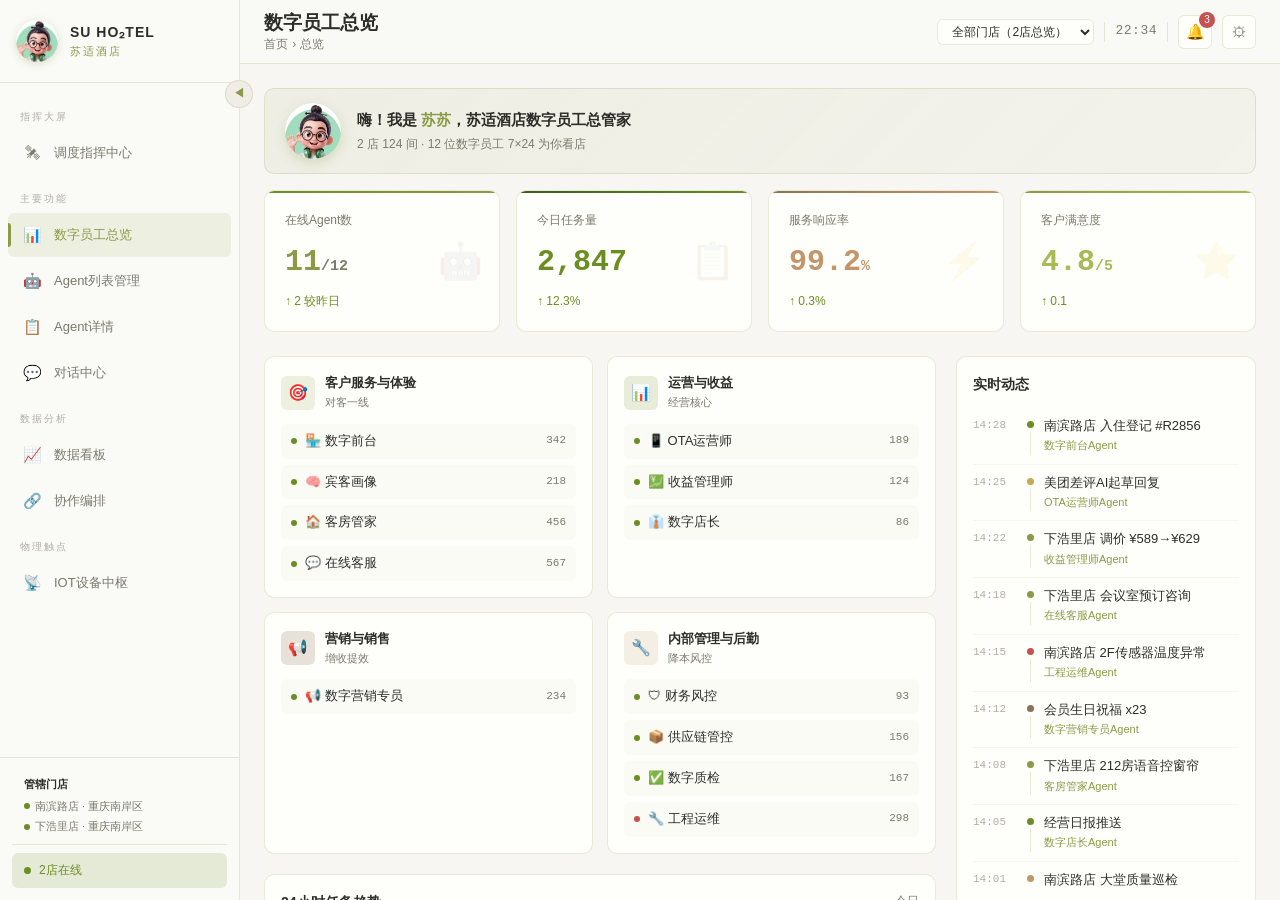
==== index.html @ d1b87f7d "项目改名 + 新增 API 接入手册 - 项目名：「苏适酒店 SU HO₂TEL - 数字员工Agent管理平台」→「苏适酒店agent数字员工」 - 新文档 API接入手册.md（387 行），按 " ====
<!DOCTYPE html>
<html lang="zh-CN">
<head>
<meta charset="UTF-8">
<meta name="viewport" content="width=device-width, initial-scale=1.0">
<title>苏适酒店agent数字员工 [内部展示]</title>
<style>
:root{--bg-primary:#F7F6F2;--bg-secondary:#EFEDE6;--bg-card:rgba(255,255,252,0.85);--bg-sidebar:#FAFAF7;--bg-hover:rgba(139,154,70,0.08);--color-primary:#8B9A46;--color-primary-light:#A8B956;--color-primary-dim:rgba(139,154,70,0.3);--color-green:#6B8E23;--color-green-dim:rgba(107,142,35,0.15);--color-red:#C75050;--color-red-dim:rgba(199,80,80,0.15);--color-yellow:#C8A951;--color-yellow-dim:rgba(200,169,81,0.15);--color-brown:#8B7355;--color-warm:#C4956A;--color-text:#2D2D2A;--color-text-secondary:#7A7A6E;--color-text-dim:#B0AFA6;--color-border:rgba(139,154,70,0.2);--color-border-hover:rgba(139,154,70,0.45);--gradient-brand:linear-gradient(135deg,#6B8E23,#8B9A46);--gradient-warm:linear-gradient(135deg,#8B7355,#C4956A);--gradient-nature:linear-gradient(135deg,#3D5A1E,#6B8E23);--gradient-olive:linear-gradient(135deg,#8B9A46,#A8B956);--sidebar-width:240px;--sidebar-collapsed:68px;--topbar-height:64px;--radius:10px;--radius-sm:6px;--shadow-glow:0 4px 20px rgba(139,154,70,0.1);--transition:all 0.3s cubic-bezier(0.4,0,0.2,1)}
*{margin:0;padding:0;box-sizing:border-box}html,body{height:100%;overflow:hidden}body{font-family:-apple-system,BlinkMacSystemFont,'Segoe UI','PingFang SC','Microsoft YaHei',sans-serif;background:var(--bg-primary);color:var(--color-text);line-height:1.6}::-webkit-scrollbar{width:5px}::-webkit-scrollbar-track{background:transparent}::-webkit-scrollbar-thumb{background:var(--color-primary-dim);border-radius:3px}
.watermark{position:fixed;inset:0;z-index:9999;pointer-events:none}.watermark::before,.watermark::after{content:'内部展示 · SU HO₂TEL · 内部展示 · SU HO₂TEL · 内部展示 · SU HO₂TEL';position:absolute;left:50%;transform:translate(-50%,-50%) rotate(-35deg);font-size:28px;font-weight:300;white-space:nowrap;letter-spacing:40px;width:300%;text-align:center}.watermark::before{top:50%;color:rgba(139,154,70,0.08)}.watermark::after{top:25%;color:rgba(139,154,70,0.06)}
.internal-banner{position:fixed;top:0;left:0;right:0;height:32px;background:linear-gradient(90deg,#8B9A46,#6B8E23,#8B9A46);display:flex;align-items:center;justify-content:center;gap:24px;font-size:12px;font-weight:500;color:#fff;z-index:10000;letter-spacing:2px}.internal-banner span{opacity:0.9}.internal-banner .sep{opacity:0.4}
@keyframes breathe{0%,100%{opacity:1;box-shadow:0 0 4px currentColor}50%{opacity:0.4;box-shadow:0 0 10px currentColor}}@keyframes pulse-ring{0%{transform:scale(0.85);opacity:1}100%{transform:scale(1.8);opacity:0}}@keyframes slide-in-right{from{transform:translateX(20px);opacity:0}to{transform:translateX(0);opacity:1}}@keyframes slide-in-up{from{transform:translateY(16px);opacity:0}to{transform:translateY(0);opacity:1}}@keyframes fade-in{from{opacity:0}to{opacity:1}}@keyframes flow-dash{to{stroke-dashoffset:-20}}@keyframes typing{0%,60%,100%{opacity:0.3}30%{opacity:1}}@keyframes counter-up{from{opacity:0;transform:translateY(8px)}to{opacity:1;transform:translateY(0)}}
.app-container{display:flex;height:100vh;overflow:hidden;padding-top:0}.sidebar{width:var(--sidebar-width);min-width:var(--sidebar-width);background:var(--bg-sidebar);border-right:1px solid var(--color-border);display:flex;flex-direction:column;transition:var(--transition);z-index:100;position:relative}.sidebar.collapsed{width:var(--sidebar-collapsed);min-width:var(--sidebar-collapsed)}.sidebar-header{padding:20px 16px;display:flex;align-items:center;gap:12px;border-bottom:1px solid var(--color-border);min-height:72px}.logo-avatar{width:42px;height:42px;border-radius:50%;overflow:hidden;flex-shrink:0;background:linear-gradient(135deg,rgba(139,154,70,0.2),rgba(107,142,35,0.12));box-shadow:0 2px 8px rgba(139,154,70,0.25);position:relative}.logo-avatar img{width:100%;height:100%;object-fit:cover;object-position:center 18%;display:block}.logo-o2{width:30px;height:30px;border-radius:50%;background:var(--color-primary);display:flex;align-items:center;justify-content:center;position:relative;flex-shrink:0}.logo-o2-inner{width:10px;height:10px;border-radius:50%;background:var(--bg-sidebar)}.logo-o2::after{content:'₂';position:absolute;bottom:-4px;right:-6px;font-size:12px;color:var(--color-primary);font-weight:600}.sidebar-title{font-size:14px;font-weight:600;white-space:nowrap;overflow:hidden;color:var(--color-text);letter-spacing:1px}.sidebar-subtitle{font-size:11px;color:var(--color-primary);white-space:nowrap;letter-spacing:2px;font-weight:500}.sidebar.collapsed .sidebar-title,.sidebar.collapsed .sidebar-subtitle{display:none}.sidebar-toggle{position:absolute;right:-14px;top:80px;width:28px;height:28px;background:var(--bg-secondary);border:1px solid var(--color-border);border-radius:50%;display:flex;align-items:center;justify-content:center;cursor:pointer;color:var(--color-primary);font-size:12px;z-index:10;transition:var(--transition)}.sidebar-toggle:hover{background:var(--color-primary);color:var(--bg-primary)}.sidebar.collapsed .sidebar-toggle{transform:rotate(180deg)}.sidebar-nav{flex:1;padding:12px 8px;overflow-y:auto}.nav-section-label{font-size:10px;color:var(--color-text-dim);padding:14px 12px 6px;letter-spacing:2px;white-space:nowrap}.sidebar.collapsed .nav-section-label{text-align:center;font-size:0;padding:8px}.sidebar.collapsed .nav-section-label::after{content:'···';font-size:10px;color:var(--color-text-dim)}.nav-item{display:flex;align-items:center;gap:12px;padding:10px 14px;border-radius:var(--radius-sm);cursor:pointer;transition:var(--transition);color:var(--color-text-secondary);white-space:nowrap;position:relative;margin-bottom:2px;font-size:13px}.nav-item:hover{background:var(--bg-hover);color:var(--color-text)}.nav-item.active{background:rgba(139,154,70,0.12);color:var(--color-primary)}.nav-item.active::before{content:'';position:absolute;left:0;top:50%;transform:translateY(-50%);width:3px;height:55%;background:var(--color-primary);border-radius:0 3px 3px 0}.nav-item-icon{width:20px;text-align:center;font-size:15px;flex-shrink:0}.nav-item-text{font-size:13px;font-weight:500}.sidebar.collapsed .nav-item{justify-content:center;padding:12px}.sidebar.collapsed .nav-item-text{display:none}.sidebar.collapsed .nav-item.active::before{display:none}.sidebar-footer{padding:12px;border-top:1px solid var(--color-border)}.sidebar-status{display:flex;align-items:center;gap:8px;padding:8px 12px;background:var(--color-green-dim);border-radius:var(--radius-sm);font-size:12px;color:var(--color-green)}.sidebar.collapsed .sidebar-status span:not(.status-dot){display:none}.status-dot{width:7px;height:7px;border-radius:50%;background:var(--color-green);animation:breathe 2.5s ease-in-out infinite;flex-shrink:0}
.main-content{flex:1;display:flex;flex-direction:column;overflow:hidden;min-width:0}.topbar{height:var(--topbar-height);min-height:var(--topbar-height);background:rgba(250,250,247,0.85);backdrop-filter:blur(16px);border-bottom:1px solid var(--color-border);display:flex;align-items:center;justify-content:space-between;padding:0 24px;z-index:50}.topbar-left{display:flex;align-items:center;gap:12px;min-width:0}.topbar-titles{display:flex;flex-direction:column;gap:2px;justify-content:center;line-height:1.25;min-width:0}.topbar-title{font-size:19px;font-weight:700;letter-spacing:0;color:var(--color-text);white-space:nowrap;overflow:hidden;text-overflow:ellipsis}.topbar-breadcrumb{font-size:12px;color:var(--color-text-secondary);letter-spacing:0.3px}.topbar-right{display:flex;align-items:center;gap:10px}.topbar-divider{width:1px;height:20px;background:var(--color-border);flex-shrink:0}.topbar-time{font-size:13px;color:var(--color-text-secondary);font-family:'Courier New',monospace;letter-spacing:0.5px;cursor:default}.topbar-btn{width:34px;height:34px;border-radius:var(--radius-sm);background:var(--bg-card);border:1px solid var(--color-border);display:flex;align-items:center;justify-content:center;cursor:pointer;transition:var(--transition);color:var(--color-text-secondary);font-size:15px;position:relative}.topbar-btn:hover{border-color:var(--color-primary);color:var(--color-primary)}.topbar-btn .badge{position:absolute;top:-4px;right:-4px;width:16px;height:16px;background:var(--color-red);border-radius:50%;font-size:10px;display:flex;align-items:center;justify-content:center;color:#fff}.topbar-brand{display:none}
.view-container{flex:1;overflow-y:auto;overflow-x:hidden;padding:24px}.view{display:none;animation:fade-in 0.3s ease}.view.active{display:block}
.badge-status{display:inline-flex;align-items:center;gap:6px;padding:3px 10px;border-radius:20px;font-size:11px;font-weight:500}.badge-status.running{background:var(--color-green-dim);color:var(--color-green)}.badge-status.idle{background:var(--color-yellow-dim);color:var(--color-yellow)}.badge-status.error{background:var(--color-red-dim);color:var(--color-red)}.badge-status .dot{width:6px;height:6px;border-radius:50%;background:currentColor}.badge-status.running .dot{animation:breathe 2.5s ease-in-out infinite}
.btn{padding:7px 15px;border-radius:var(--radius-sm);border:1px solid var(--color-border);background:transparent;color:var(--color-text);font-size:13px;cursor:pointer;transition:var(--transition);display:inline-flex;align-items:center;gap:6px;font-family:inherit}.btn:hover{border-color:var(--color-primary);color:var(--color-primary)}.btn-primary{background:linear-gradient(135deg,rgba(139,154,70,0.2),rgba(107,142,35,0.15));border-color:var(--color-primary);color:var(--color-primary)}.btn-success{border-color:var(--color-green);color:var(--color-green)}.btn-danger{border-color:var(--color-red);color:var(--color-red)}.btn-sm{padding:4px 10px;font-size:12px}.tag{display:inline-block;padding:2px 8px;border-radius:4px;font-size:11px;background:var(--color-primary-dim);color:var(--color-primary)}.progress-bar{height:5px;background:rgba(139,154,70,0.06);border-radius:3px;overflow:hidden}.progress-bar-fill{height:100%;border-radius:3px;background:var(--gradient-brand);transition:width 0.6s ease}.section-title{font-size:17px;font-weight:600;margin-bottom:20px;letter-spacing:0.5px}
.kpi-grid{display:grid;grid-template-columns:repeat(4,1fr);gap:16px;margin-bottom:24px}.welcome-banner{display:flex;align-items:center;gap:16px;padding:14px 20px;background:linear-gradient(135deg,rgba(139,154,70,0.08),rgba(107,142,35,0.03));border:1px solid var(--color-border);border-radius:var(--radius);margin-bottom:16px}.welcome-avatar{width:56px;height:56px;border-radius:50%;overflow:hidden;flex-shrink:0;background:linear-gradient(135deg,rgba(139,154,70,0.3),rgba(107,142,35,0.15));box-shadow:0 4px 12px rgba(139,154,70,0.25)}.welcome-avatar img{width:100%;height:100%;object-fit:cover;object-position:center 18%;display:block}.welcome-title{font-size:15px;font-weight:600;color:var(--color-text);margin-bottom:3px}.welcome-title strong{color:var(--color-primary)}.welcome-sub{font-size:12px;color:var(--color-text-secondary)}.kpi-card{background:var(--bg-card);backdrop-filter:blur(10px);border:1px solid var(--color-border);border-radius:var(--radius);padding:20px;position:relative;overflow:hidden;transition:var(--transition)}.kpi-card:hover{transform:translateY(-2px);box-shadow:var(--shadow-glow)}.kpi-card::before{content:'';position:absolute;top:0;left:0;right:0;height:2px}.kpi-card:nth-child(1)::before{background:var(--gradient-brand);color:#fff}.kpi-card:nth-child(2)::before{background:var(--gradient-nature)}.kpi-card:nth-child(3)::before{background:var(--gradient-warm)}.kpi-card:nth-child(4)::before{background:var(--gradient-olive)}.kpi-label{font-size:12px;color:var(--color-text-secondary);margin-bottom:8px}.kpi-value{font-size:30px;font-weight:700;font-family:'Courier New',monospace;animation:counter-up 0.5s ease-out}.kpi-card:nth-child(1) .kpi-value{color:var(--color-primary)}.kpi-card:nth-child(2) .kpi-value{color:var(--color-green)}.kpi-card:nth-child(3) .kpi-value{color:var(--color-warm)}.kpi-card:nth-child(4) .kpi-value{color:var(--color-primary-light)}.kpi-change{font-size:12px;margin-top:6px;color:var(--color-green)}.kpi-icon{position:absolute;right:16px;top:50%;transform:translateY(-50%);font-size:36px;opacity:0.08}
.dashboard-grid{display:grid;grid-template-columns:1fr 300px;gap:20px}.dashboard-left{display:flex;flex-direction:column;gap:20px}.category-grid{display:grid;grid-template-columns:repeat(2,1fr);gap:14px}.category-card{background:var(--bg-card);backdrop-filter:blur(10px);border:1px solid var(--color-border);border-radius:var(--radius);padding:16px;transition:var(--transition)}.category-card:hover{border-color:var(--color-border-hover)}.category-header{display:flex;align-items:center;gap:10px;margin-bottom:12px}.category-icon{width:34px;height:34px;border-radius:var(--radius-sm);display:flex;align-items:center;justify-content:center;font-size:16px}.cat-service .category-icon{background:rgba(139,154,70,0.15)}.cat-operation .category-icon{background:rgba(107,142,35,0.15)}.cat-marketing .category-icon{background:rgba(139,112,85,0.2)}.cat-internal .category-icon{background:rgba(196,149,106,0.15)}.category-name{font-size:13px;font-weight:600}.category-desc{font-size:11px;color:var(--color-text-secondary)}.agent-mini-list{display:flex;flex-direction:column;gap:6px}.agent-mini-item{display:flex;align-items:center;justify-content:space-between;padding:7px 10px;background:rgba(139,154,70,0.03);border-radius:var(--radius-sm);cursor:pointer;transition:var(--transition)}.agent-mini-item:hover{background:var(--bg-hover)}.agent-mini-left{display:flex;align-items:center;gap:8px;font-size:13px}.agent-mini-dot{width:6px;height:6px;border-radius:50%}.agent-mini-dot.online{background:var(--color-green);animation:breathe 2.5s ease-in-out infinite}.agent-mini-dot.idle{background:var(--color-yellow)}.agent-mini-dot.offline{background:var(--color-red)}.agent-mini-tasks{font-size:11px;color:var(--color-text-secondary);font-family:'Courier New',monospace}
.activity-feed{background:var(--bg-card);backdrop-filter:blur(10px);border:1px solid var(--color-border);border-radius:var(--radius);padding:16px}.activity-list{display:flex;flex-direction:column;max-height:480px;overflow-y:auto}.activity-item{display:flex;gap:10px;padding:9px 0;border-bottom:1px solid rgba(139,154,70,0.08)}.activity-time{font-size:11px;color:var(--color-text-dim);white-space:nowrap;min-width:44px;font-family:'Courier New',monospace}.activity-dot-line{display:flex;flex-direction:column;align-items:center;padding-top:4px}.activity-dot{width:7px;height:7px;border-radius:50%;flex-shrink:0}.activity-line{width:1px;flex:1;background:var(--color-border);margin-top:4px}.activity-title{font-size:13px;line-height:1.4}.activity-agent{font-size:11px;color:var(--color-primary);margin-top:2px}
.trend-chart-container{background:var(--bg-card);backdrop-filter:blur(10px);border:1px solid var(--color-border);border-radius:var(--radius);padding:16px}.card-header{display:flex;align-items:center;justify-content:space-between;margin-bottom:16px}.card-title{font-size:14px;font-weight:600}.trend-chart{height:110px;display:flex;align-items:flex-end;gap:3px;padding-top:12px}.trend-bar{flex:1;border-radius:2px 2px 0 0;min-width:0;cursor:pointer;transition:height 0.6s ease;background:linear-gradient(to top,rgba(139,154,70,0.1),rgba(139,154,70,0.35));position:relative}.trend-bar:hover{background:linear-gradient(to top,rgba(139,154,70,0.2),rgba(139,154,70,0.55))}.trend-bar::after{content:attr(data-value);position:absolute;top:-16px;left:50%;transform:translateX(-50%);font-size:10px;color:var(--color-text-secondary);opacity:0;transition:opacity 0.2s;white-space:nowrap}.trend-bar:hover::after{opacity:1}.trend-labels{display:flex;justify-content:space-between;margin-top:6px;font-size:10px;color:var(--color-text-dim)}
.list-toolbar{display:flex;align-items:center;justify-content:space-between;margin-bottom:20px;flex-wrap:wrap;gap:12px}.filter-group{display:flex;align-items:center;gap:6px;flex-wrap:wrap}.filter-btn{padding:5px 13px;border-radius:20px;border:1px solid var(--color-border);background:transparent;color:var(--color-text-secondary);font-size:12px;cursor:pointer;transition:var(--transition);font-family:inherit}.filter-btn:hover{border-color:var(--color-primary);color:var(--color-primary)}.filter-btn.active{background:rgba(139,154,70,0.15);border-color:var(--color-primary);color:var(--color-primary)}.search-box{display:flex;align-items:center;gap:8px;padding:5px 12px;border:1px solid var(--color-border);border-radius:var(--radius-sm);background:var(--bg-card)}.search-box input{background:none;border:none;color:var(--color-text);font-size:13px;outline:none;width:160px;font-family:inherit}.search-box input::placeholder{color:var(--color-text-dim)}.view-toggle{display:flex;border:1px solid var(--color-border);border-radius:var(--radius-sm);overflow:hidden}.view-toggle-btn{padding:5px 11px;background:transparent;border:none;color:var(--color-text-secondary);cursor:pointer;font-size:13px;transition:var(--transition)}.view-toggle-btn.active{background:rgba(139,154,70,0.15);color:var(--color-primary)}
.agent-grid{display:grid;grid-template-columns:repeat(auto-fill,minmax(300px,1fr));gap:14px}.agent-card{background:var(--bg-card);backdrop-filter:blur(10px);border:1px solid var(--color-border);border-radius:var(--radius);padding:20px;cursor:pointer;transition:var(--transition);position:relative;overflow:hidden}.agent-card:hover{transform:translateY(-3px);border-color:var(--color-border-hover);box-shadow:var(--shadow-glow)}.agent-card-top{display:flex;align-items:flex-start;margin-bottom:12px}.agent-avatar{width:42px;height:42px;border-radius:var(--radius-sm);display:flex;align-items:center;justify-content:center;font-size:20px;position:relative}.agent-avatar::after{content:'';position:absolute;bottom:-2px;right:-2px;width:11px;height:11px;border-radius:50%;border:2px solid var(--bg-card)}.agent-avatar.online::after{background:var(--color-green)}.agent-avatar.idle::after{background:var(--color-yellow)}.agent-avatar.error::after{background:var(--color-red)}.agent-card-name{font-size:14px;font-weight:600;margin-bottom:3px}.agent-card-desc{font-size:12px;color:var(--color-text-secondary);margin-bottom:10px;line-height:1.5;display:-webkit-box;-webkit-line-clamp:2;-webkit-box-orient:vertical;overflow:hidden}.agent-card-tags{display:flex;flex-wrap:wrap;gap:5px;margin-bottom:12px}.agent-card-tags .tag{font-size:10px;padding:2px 6px}.agent-card-metrics{display:grid;grid-template-columns:repeat(3,1fr);gap:8px;padding-top:12px;border-top:1px solid rgba(139,154,70,0.08)}.metric-item{text-align:center}.metric-value{font-size:15px;font-weight:700;font-family:'Courier New',monospace}.metric-label{font-size:10px;color:var(--color-text-secondary);margin-top:2px}.agent-card-actions{display:flex;gap:6px;margin-top:12px;padding-top:12px;border-top:1px solid rgba(255,255,255,0.04)}
.detail-layout{display:grid;grid-template-columns:260px 1fr 200px;gap:18px;min-height:calc(100vh - var(--topbar-height) - 80px)}.detail-sidebar{background:var(--bg-card);border:1px solid var(--color-border);border-radius:var(--radius);padding:24px;display:flex;flex-direction:column;align-items:center;text-align:center}.detail-avatar{width:72px;height:72px;border-radius:14px;display:flex;align-items:center;justify-content:center;font-size:36px;margin-bottom:14px;position:relative}.detail-avatar .pulse-ring{position:absolute;inset:-4px;border:2px solid var(--color-green);border-radius:16px;animation:pulse-ring 2.5s ease-out infinite}.detail-name{font-size:17px;font-weight:700;margin-bottom:4px}.detail-category{font-size:12px;color:var(--color-text-secondary);margin-bottom:14px}.detail-desc{font-size:13px;color:var(--color-text-secondary);line-height:1.6;margin-bottom:16px;text-align:left}.detail-tags{display:flex;flex-wrap:wrap;gap:5px;justify-content:center;margin-bottom:16px}.detail-stats{width:100%;display:flex;flex-direction:column;gap:10px;margin-top:auto}.detail-stat-item{display:flex;justify-content:space-between;padding:7px 0;border-bottom:1px solid rgba(139,154,70,0.08);font-size:13px}.detail-stat-label{color:var(--color-text-secondary)}.detail-stat-value{font-weight:600;font-family:'Courier New',monospace}
.detail-main{display:flex;flex-direction:column;gap:14px}.detail-tabs{display:flex;gap:3px;background:var(--bg-card);border:1px solid var(--color-border);border-radius:var(--radius);padding:3px}.detail-tab{padding:7px 14px;border-radius:var(--radius-sm);background:transparent;border:none;color:var(--color-text-secondary);cursor:pointer;transition:var(--transition);font-size:13px;font-family:inherit}.detail-tab:hover{color:var(--color-text)}.detail-tab.active{background:rgba(139,154,70,0.12);color:var(--color-primary)}.detail-tab-content{background:var(--bg-card);border:1px solid var(--color-border);border-radius:var(--radius);padding:20px;flex:1;overflow-y:auto}.tab-panel{display:none}.tab-panel.active{display:block;animation:fade-in 0.2s ease}.perf-grid{display:grid;grid-template-columns:repeat(2,1fr);gap:14px}.perf-card{padding:16px;background:rgba(139,154,70,0.03);border-radius:var(--radius-sm);border:1px solid rgba(139,154,70,0.1)}.perf-title{font-size:13px;color:var(--color-text-secondary);margin-bottom:10px}.perf-value{font-size:26px;font-weight:700;font-family:'Courier New',monospace}.perf-chart{height:55px;display:flex;align-items:flex-end;gap:3px}.perf-chart-bar{flex:1;border-radius:2px 2px 0 0;min-width:0}table{width:100%;border-collapse:collapse;font-size:13px}th{text-align:left;padding:9px 12px;border-bottom:1px solid var(--color-border);color:var(--color-text-secondary);font-weight:500;font-size:12px;white-space:nowrap}td{padding:9px 12px;border-bottom:1px solid rgba(139,154,70,0.08)}tr:hover td{background:rgba(255,255,255,0.015)}.log-terminal{background:#F5F4F0;border-radius:var(--radius-sm);padding:14px;font-family:'Courier New',monospace;font-size:12px;line-height:1.8;max-height:380px;overflow-y:auto;color:#555}.log-line{display:flex;gap:10px}.log-time{color:#999;white-space:nowrap}.log-level{font-weight:600;white-space:nowrap}.log-level.info{color:var(--color-primary)}.log-level.success{color:var(--color-green)}.log-level.warn{color:var(--color-yellow)}.log-level.error{color:var(--color-red)}
.config-form{display:flex;flex-direction:column;gap:14px}.form-group{display:flex;flex-direction:column;gap:5px}.form-label{font-size:13px;color:var(--color-text-secondary)}.form-input,.form-select,.form-textarea{padding:7px 11px;background:rgba(139,154,70,0.04);border:1px solid var(--color-border);border-radius:var(--radius-sm);color:var(--color-text);font-size:13px;font-family:inherit;outline:none;transition:var(--transition)}.form-input:focus,.form-textarea:focus{border-color:var(--color-primary)}.form-textarea{resize:vertical;min-height:70px}.form-select{cursor:pointer}.form-select option{background:var(--bg-secondary)}.form-row{display:grid;grid-template-columns:1fr 1fr;gap:14px}.form-toggle{display:flex;align-items:center;gap:10px;cursor:pointer}.toggle-track{width:34px;height:18px;border-radius:9px;background:rgba(139,154,70,0.12);position:relative;transition:var(--transition)}.toggle-track.active{background:var(--color-primary)}.toggle-thumb{width:14px;height:14px;border-radius:50%;background:white;position:absolute;top:2px;left:2px;transition:var(--transition)}.toggle-track.active .toggle-thumb{left:18px}.detail-right{display:flex;flex-direction:column;gap:12px}.action-card{background:var(--bg-card);border:1px solid var(--color-border);border-radius:var(--radius);padding:14px}
.chat-layout{display:grid;grid-template-columns:220px 1fr 260px;gap:0;height:calc(100vh - var(--topbar-height) - 80px);background:var(--bg-card);border:1px solid var(--color-border);border-radius:var(--radius);overflow:hidden}.chat-sidebar{border-right:1px solid var(--color-border);display:flex;flex-direction:column;overflow:hidden}.chat-sidebar-header{padding:14px 16px;border-bottom:1px solid var(--color-border);font-size:14px;font-weight:600}.chat-sidebar-search{padding:8px 10px;border-bottom:1px solid var(--color-border)}.chat-sidebar-search input{width:100%;padding:5px 9px;background:rgba(139,154,70,0.04);border:1px solid var(--color-border);border-radius:var(--radius-sm);color:var(--color-text);font-size:12px;outline:none;font-family:inherit}.chat-agent-list{flex:1;overflow-y:auto;padding:6px}.chat-agent-group-title{font-size:10px;color:var(--color-text-dim);padding:10px 8px 3px;letter-spacing:1px}.chat-agent-item{display:flex;align-items:center;gap:8px;padding:7px 8px;border-radius:var(--radius-sm);cursor:pointer;transition:var(--transition)}.chat-agent-item:hover{background:var(--bg-hover)}.chat-agent-item.active{background:rgba(139,154,70,0.12)}.chat-agent-icon{width:30px;height:30px;border-radius:var(--radius-sm);display:flex;align-items:center;justify-content:center;font-size:14px;flex-shrink:0}.chat-agent-name{font-size:12px;font-weight:500;white-space:nowrap;overflow:hidden;text-overflow:ellipsis}.chat-agent-status{font-size:10px;color:var(--color-text-secondary)}.chat-main{display:flex;flex-direction:column}.chat-header{padding:10px 18px;border-bottom:1px solid var(--color-border);display:flex;align-items:center;justify-content:space-between}.chat-header-info{display:flex;align-items:center;gap:10px}.chat-header-avatar{width:34px;height:34px;border-radius:var(--radius-sm);display:flex;align-items:center;justify-content:center;font-size:17px}.chat-messages{flex:1;padding:18px;overflow-y:auto;display:flex;flex-direction:column;gap:14px}.chat-msg{display:flex;gap:8px;max-width:75%;animation:slide-in-up 0.3s ease}.chat-msg.user{align-self:flex-end;flex-direction:row-reverse}.chat-msg-avatar{width:30px;height:30px;border-radius:50%;display:flex;align-items:center;justify-content:center;font-size:13px;flex-shrink:0}.chat-msg.agent .chat-msg-avatar{background:var(--bg-secondary);border:1px solid var(--color-border)}.chat-msg.user .chat-msg-avatar{background:var(--gradient-brand);color:#fff}.chat-msg-bubble{padding:9px 13px;border-radius:12px;font-size:13px;line-height:1.6}.chat-msg.agent .chat-msg-bubble{background:rgba(139,154,70,0.05);border:1px solid var(--color-border);border-bottom-left-radius:3px}.chat-msg.user .chat-msg-bubble{background:linear-gradient(135deg,rgba(139,154,70,0.2),rgba(107,142,35,0.15));border:1px solid var(--color-primary-dim);border-bottom-right-radius:3px}.chat-msg-time{font-size:10px;color:var(--color-text-dim);margin-top:3px}.chat-thinking{display:flex;align-items:center;gap:6px;padding:7px 13px;background:rgba(255,255,255,0.03);border-radius:12px;font-size:12px;color:var(--color-text-secondary);align-self:flex-start}.thinking-dots span{display:inline-block;width:4px;height:4px;border-radius:50%;background:var(--color-text-secondary);animation:typing 1.4s infinite}.thinking-dots span:nth-child(2){animation-delay:0.2s}.thinking-dots span:nth-child(3){animation-delay:0.4s}.chat-input-area{padding:10px 18px;border-top:1px solid var(--color-border)}.chat-input-box{display:flex;align-items:center;gap:8px;padding:7px 12px;background:rgba(255,255,255,0.03);border:1px solid var(--color-border);border-radius:var(--radius);transition:var(--transition)}.chat-input-box:focus-within{border-color:var(--color-primary)}.chat-input-box input{flex:1;background:none;border:none;color:var(--color-text);font-size:13px;outline:none;font-family:inherit}.chat-input-box input::placeholder{color:var(--color-text-dim)}.chat-send-btn{width:30px;height:30px;border-radius:50%;background:var(--color-primary);border:none;color:#fff;font-size:13px;cursor:pointer;transition:var(--transition);display:flex;align-items:center;justify-content:center}.chat-send-btn:hover{transform:scale(1.08)}.quick-commands{display:flex;gap:5px;margin-top:7px;flex-wrap:wrap}.quick-cmd{padding:3px 9px;border-radius:12px;border:1px solid var(--color-border);background:transparent;color:var(--color-text-secondary);font-size:11px;cursor:pointer;transition:var(--transition);font-family:inherit}.quick-cmd:hover{border-color:var(--color-primary);color:var(--color-primary)}.chat-right-panel{border-left:1px solid var(--color-border);display:flex;flex-direction:column;overflow-y:auto;padding:14px}.chat-right-section{margin-bottom:18px}.chat-right-title{font-size:11px;font-weight:600;color:var(--color-text-secondary);margin-bottom:8px;letter-spacing:1px}.ability-list{display:flex;flex-direction:column;gap:5px}.ability-item{padding:5px 9px;background:rgba(139,154,70,0.03);border-radius:var(--radius-sm);font-size:12px;display:flex;align-items:center;gap:6px}.context-data-card{padding:10px;background:rgba(255,255,255,0.02);border:1px solid rgba(139,154,70,0.1);border-radius:var(--radius-sm);margin-bottom:6px}.context-data-label{font-size:11px;color:var(--color-text-dim);margin-bottom:3px}.context-data-value{font-size:15px;font-weight:600;font-family:'Courier New',monospace}
.board-grid{display:grid;grid-template-columns:repeat(2,1fr);gap:18px}.board-section{background:var(--bg-card);border:1px solid var(--color-border);border-radius:var(--radius);padding:18px}.board-section-title{font-size:14px;font-weight:600;margin-bottom:14px;display:flex;align-items:center;gap:8px}.board-metrics{display:grid;grid-template-columns:repeat(2,1fr);gap:10px}.board-metric{padding:12px;background:rgba(139,154,70,0.03);border-radius:var(--radius-sm);border:1px solid rgba(139,154,70,0.1)}.board-metric-label{font-size:12px;color:var(--color-text-secondary);margin-bottom:5px}.board-metric-value{font-size:22px;font-weight:700;font-family:'Courier New',monospace}.board-metric-change{font-size:11px;margin-top:3px}.board-chart{height:75px;display:flex;align-items:flex-end;gap:3px;margin-top:10px}.board-chart-bar{flex:1;border-radius:2px 2px 0 0;min-width:0}.board-donut{width:110px;height:110px;border-radius:50%;position:relative;margin:14px auto}.board-donut-center{position:absolute;inset:18px;border-radius:50%;background:var(--bg-secondary);display:flex;align-items:center;justify-content:center;flex-direction:column}.board-donut-value{font-size:18px;font-weight:700;font-family:'Courier New',monospace}.board-donut-label{font-size:10px;color:var(--color-text-secondary)}.board-legend{display:flex;flex-wrap:wrap;gap:10px;justify-content:center;margin-top:10px}.board-legend-item{display:flex;align-items:center;gap:5px;font-size:12px}.board-legend-dot{width:7px;height:7px;border-radius:50%}.h-bar-group{display:flex;flex-direction:column;gap:9px}.h-bar-item{display:flex;align-items:center;gap:9px}.h-bar-label{font-size:12px;color:var(--color-text-secondary);width:65px;text-align:right;white-space:nowrap}.h-bar-track{flex:1;height:18px;background:rgba(139,154,70,0.05);border-radius:9px;overflow:hidden}.h-bar-fill{height:100%;border-radius:9px;transition:width 0.6s ease;display:flex;align-items:center;padding-left:8px;font-size:11px;font-weight:500;color:rgba(255,255,255,0.85)}
.orch-layout{display:grid;grid-template-columns:1fr 280px;gap:18px;height:calc(100vh - var(--topbar-height) - 80px)}.orch-main{display:flex;flex-direction:column;gap:14px;overflow:hidden}.workflow-templates{display:flex;gap:8px;overflow-x:auto;padding-bottom:3px}.workflow-template-card{padding:8px 14px;background:var(--bg-card);border:1px solid var(--color-border);border-radius:var(--radius-sm);cursor:pointer;transition:var(--transition);white-space:nowrap;flex-shrink:0;font-size:13px;display:flex;align-items:center;gap:6px}.workflow-template-card:hover{border-color:var(--color-primary)}.workflow-template-card.active{background:rgba(139,154,70,0.12);border-color:var(--color-primary);color:var(--color-primary)}.orch-canvas-container{flex:1;background:var(--bg-card);border:1px solid var(--color-border);border-radius:var(--radius);position:relative;overflow:hidden;min-height:280px}.orch-canvas-container::before{content:'';position:absolute;inset:0;background-image:radial-gradient(circle,rgba(139,154,70,0.04) 1px,transparent 1px);background-size:30px 30px;pointer-events:none}.orch-canvas{width:100%;height:100%;position:relative}.orch-canvas svg{position:absolute;inset:0;width:100%;height:100%;pointer-events:none}.orch-node{position:absolute;padding:10px 14px;background:var(--bg-secondary);border:1px solid var(--color-border);border-radius:var(--radius);display:flex;align-items:center;gap:9px;cursor:pointer;transition:var(--transition);z-index:2;min-width:130px}.orch-node:hover{transform:scale(1.04);border-color:var(--color-primary);box-shadow:var(--shadow-glow)}.orch-node.active-node{border-color:var(--color-green);box-shadow:0 0 18px rgba(107,142,35,0.2)}.orch-node-icon{width:30px;height:30px;border-radius:var(--radius-sm);display:flex;align-items:center;justify-content:center;font-size:15px}.orch-node-name{font-size:12px;font-weight:600;white-space:nowrap}.orch-node-status{font-size:10px;color:var(--color-text-secondary)}.orch-node-pulse{position:absolute;top:5px;right:5px;width:7px;height:7px;border-radius:50%}.orch-node-pulse.running{background:var(--color-green);animation:breathe 2.5s ease-in-out infinite}.orch-node-pulse.waiting{background:var(--color-yellow)}.orch-node-pulse.done{background:var(--color-text-dim)}.orch-workflows-list{background:var(--bg-card);border:1px solid var(--color-border);border-radius:var(--radius);padding:10px;max-height:170px;overflow-y:auto}.orch-wf-item{display:flex;align-items:center;gap:9px;padding:7px;border-radius:var(--radius-sm);cursor:pointer;transition:var(--transition);margin-bottom:3px}.orch-wf-item:hover{background:var(--bg-hover)}.orch-wf-item.active{background:rgba(139,154,70,0.08)}.orch-wf-status{width:7px;height:7px;border-radius:50%;flex-shrink:0}.orch-wf-name{font-size:13px;font-weight:500}.orch-wf-agents{font-size:11px;color:var(--color-text-secondary)}.orch-wf-progress{width:55px}.orch-right-panel{background:var(--bg-card);border:1px solid var(--color-border);border-radius:var(--radius);padding:18px;overflow-y:auto}.orch-detail-title{font-size:15px;font-weight:600;margin-bottom:14px}.orch-step-list{display:flex;flex-direction:column}.orch-step{display:flex;gap:10px;padding:8px 0}.orch-step-line{display:flex;flex-direction:column;align-items:center;width:22px}.orch-step-num{width:22px;height:22px;border-radius:50%;display:flex;align-items:center;justify-content:center;font-size:10px;font-weight:600;flex-shrink:0}.orch-step-num.completed{background:var(--color-green-dim);color:var(--color-green)}.orch-step-num.active{background:var(--color-primary-dim);color:var(--color-primary)}.orch-step-num.pending{background:rgba(139,154,70,0.06);color:var(--color-text-dim)}.orch-step-connector{width:2px;flex:1;margin:3px 0}.orch-step-connector.completed{background:var(--color-green-dim)}.orch-step-connector.active{background:var(--color-primary-dim)}.orch-step-connector.pending{background:rgba(255,255,255,0.05)}.orch-step-name{font-size:13px;font-weight:500}.orch-step-agent{font-size:11px;color:var(--color-text-secondary);margin-top:1px}.orch-step-time{font-size:11px;color:var(--color-text-dim);font-family:'Courier New',monospace}.orch-stats{display:grid;grid-template-columns:1fr 1fr;gap:8px;margin-top:14px;padding-top:14px;border-top:1px solid var(--color-border)}.orch-stat{text-align:center}.orch-stat-value{font-size:18px;font-weight:700;font-family:'Courier New',monospace}.orch-stat-label{font-size:11px;color:var(--color-text-secondary)}
/* ============ LIVE EVENTS PANEL ============ */
@keyframes live-slide-in{from{transform:translateY(-12px);opacity:0}to{transform:translateY(0);opacity:1}}
.live-status-bar{display:flex;align-items:center;gap:16px;padding:10px 14px;background:rgba(139,154,70,0.06);border:1px solid rgba(139,154,70,0.15);border-radius:var(--radius-sm);margin-bottom:12px;flex-wrap:wrap}.live-status-item{display:flex;align-items:center;gap:6px;font-size:12px;color:var(--color-text-secondary)}.live-status-item strong{color:var(--color-text);font-family:'Courier New',monospace}.live-model-badge{padding:2px 8px;background:linear-gradient(135deg,rgba(107,142,35,0.2),rgba(139,154,70,0.15));border:1px solid var(--color-primary-dim);border-radius:4px;font-size:11px;font-weight:600;color:var(--color-primary);letter-spacing:0.5px}.live-dot{width:7px;height:7px;border-radius:50%;flex-shrink:0}.live-dot.running{background:var(--color-green);animation:breathe 2.5s ease-in-out infinite}
.live-toolbar{display:flex;align-items:center;justify-content:space-between;margin-bottom:10px}.live-toolbar-right{display:flex;gap:6px}
.live-feed{display:flex;flex-direction:column;gap:0;max-height:calc(100vh - 340px);overflow-y:auto;scroll-behavior:smooth}
.live-event-card{border-left:3px solid var(--color-border);padding:0 0 16px 0;margin-left:6px;animation:live-slide-in 0.4s ease;position:relative}.live-event-card::before{content:'';position:absolute;left:-7px;top:0;width:11px;height:11px;border-radius:50%;background:var(--color-primary);border:2px solid var(--bg-card)}.live-event-card+.live-event-card{border-top:1px dashed rgba(139,154,70,0.15);padding-top:16px}
.live-phase{padding:6px 0 6px 16px}.live-phase+.live-phase{margin-top:2px}
.live-phase-header{display:flex;align-items:center;gap:8px;margin-bottom:5px;flex-wrap:wrap}.live-phase-icon{width:22px;height:22px;border-radius:50%;display:flex;align-items:center;justify-content:center;font-size:12px;flex-shrink:0}.live-phase-icon.trigger{background:var(--color-green-dim)}.live-phase-icon.reasoning{background:rgba(139,112,85,0.15)}.live-phase-icon.action{background:rgba(139,154,70,0.15)}.live-phase-icon.result{background:var(--color-green-dim)}
.live-phase-label{font-size:12px;font-weight:600;color:var(--color-text)}.live-phase-source{font-size:11px;color:var(--color-text-dim);margin-left:auto}.live-phase-body{font-size:13px;color:var(--color-text);padding-left:30px;line-height:1.5}
.live-model-tag{padding:1px 6px;background:rgba(139,112,85,0.12);border-radius:3px;font-size:10px;color:var(--color-brown);font-weight:600;font-family:'Courier New',monospace}.live-latency{font-size:10px;color:var(--color-text-dim);font-family:'Courier New',monospace}
.live-reasoning-box{margin-left:30px;padding:10px 12px;background:rgba(139,154,70,0.03);border:1px solid rgba(139,154,70,0.1);border-radius:var(--radius-sm);font-size:12px;line-height:1.7}.live-reasoning-row{display:flex;gap:8px;padding:3px 0;align-items:flex-start}.live-reasoning-key{flex-shrink:0;width:42px;font-size:11px;font-weight:600;color:var(--color-primary);font-family:'Courier New',monospace}.live-confidence{font-weight:600;color:var(--color-green);font-family:'Courier New',monospace}.live-confidence-bar{flex:1;height:4px;background:rgba(139,154,70,0.1);border-radius:2px;margin-left:8px;margin-top:6px;max-width:100px}.live-confidence-fill{height:100%;border-radius:2px;background:var(--gradient-brand);transition:width 0.6s ease}.live-decision{font-weight:500;color:var(--color-text)}
.live-action-steps{margin-left:30px;display:flex;flex-direction:column;gap:4px}.live-action-step{display:flex;align-items:center;gap:8px;padding:4px 10px;background:rgba(139,154,70,0.03);border-radius:var(--radius-sm);font-size:12px;transition:var(--transition)}.live-action-step.done{opacity:1}.live-action-step.running{background:rgba(139,154,70,0.08)}.live-step-num{width:18px;height:18px;border-radius:50%;background:rgba(139,154,70,0.1);display:flex;align-items:center;justify-content:center;font-size:10px;font-weight:600;color:var(--color-primary);flex-shrink:0}.live-step-name{flex:1;color:var(--color-text)}.live-step-status{font-size:13px;flex-shrink:0}
.live-result-summary{margin-left:30px;font-size:13px;font-weight:500;color:var(--color-green)}.live-result-notify{margin-left:30px;margin-top:4px;font-size:11px;color:var(--color-text-secondary)}
/* ============ MOBILE RESPONSIVE ============ */
@media(max-width:768px){
.sidebar{position:fixed;left:-260px;z-index:200;height:100vh;box-shadow:4px 0 20px rgba(0,0,0,0.15)}
.sidebar.mobile-open{left:0}
.sidebar.collapsed{left:-260px}
.kpi-grid{grid-template-columns:repeat(2,1fr);gap:10px}
.dashboard-grid{grid-template-columns:1fr;gap:14px}
.category-grid{grid-template-columns:1fr}
.agent-grid{grid-template-columns:1fr !important}
.detail-layout{grid-template-columns:1fr;gap:14px}
.detail-right{display:none}
.chat-layout{grid-template-columns:1fr}
.chat-sidebar,.chat-right-panel{display:none}
.board-grid{grid-template-columns:1fr}
.orch-layout{grid-template-columns:1fr;height:auto}
.orch-right-panel{max-height:300px}
.orch-canvas-container{min-height:220px}
.list-toolbar{flex-direction:column;align-items:flex-start}
.filter-group{flex-wrap:wrap}
.topbar{padding:0 12px}
.topbar-brand{display:none}
.view-container{padding:14px}
.topbar-breadcrumb{display:none}
}
@media(max-width:480px){
.kpi-grid{grid-template-columns:1fr 1fr;gap:8px}
.kpi-card{padding:14px}
.kpi-value{font-size:24px}
.perf-grid{grid-template-columns:1fr}
.board-metrics{grid-template-columns:1fr}
.orch-stats{grid-template-columns:1fr 1fr}
.form-row{grid-template-columns:1fr}
}
#view-command{background:#0d1820 radial-gradient(ellipse at top,#1a2d38,#0a141a 70%) no-repeat;color:#cfe3cf;padding:14px 16px;display:none;flex-direction:column;overflow:hidden;font-family:inherit;min-height:calc(100vh - 110px);border-radius:10px;margin:-10px 0;animation:none!important;opacity:1!important}
#view-command.active{display:flex}
.cmd-header{display:flex;align-items:center;gap:18px;padding:6px 10px 12px;border-bottom:1px solid rgba(168,185,86,0.2)}
.cmd-title{font-size:22px;font-weight:700;background:linear-gradient(90deg,#c8dc7a,#a8b956,#6b8e23);-webkit-background-clip:text;color:transparent;letter-spacing:2px}
.cmd-sub{font-size:12px;color:#8a9a8a;flex:1}
.cmd-stat-chip{display:flex;align-items:center;gap:6px;padding:4px 10px;background:rgba(168,185,86,0.08);border:1px solid rgba(168,185,86,0.3);border-radius:12px;font-size:11px;color:#a8b956}
.cmd-stat-chip .dot{width:6px;height:6px;border-radius:50%;background:#6b8e23;box-shadow:0 0 8px #6b8e23;animation:cmd-blink 1.6s infinite}
@keyframes cmd-blink{0%,100%{opacity:1}50%{opacity:0.4}}
.cmd-clock{font-family:'Courier New',monospace;font-size:20px;font-weight:700;color:#c8dc7a;text-shadow:0 0 10px rgba(200,220,122,0.5);letter-spacing:2px}
.cmd-body{flex:1;display:grid;grid-template-columns:200px 1fr 280px;gap:12px;margin:12px 0;min-height:0}
.cmd-kpi{display:flex;flex-direction:column;gap:10px}
.cmd-kpi-card{padding:12px 14px;background:linear-gradient(145deg,rgba(168,185,86,0.08),rgba(168,185,86,0.02));border:1px solid rgba(168,185,86,0.25);border-radius:8px;position:relative;overflow:hidden}
.cmd-kpi-card::before{content:'';position:absolute;top:0;left:0;right:0;height:1px;background:linear-gradient(90deg,transparent,#a8b956,transparent)}
.cmd-kpi-card .k-label{font-size:11px;color:#8a9a8a;letter-spacing:1px}
.cmd-kpi-card .k-val{font-size:26px;font-weight:700;color:#c8dc7a;margin:4px 0;text-shadow:0 0 12px rgba(200,220,122,0.4);font-family:'Courier New',monospace}
.cmd-kpi-card .k-sub{font-size:10px;color:#6b8e23}
.cmd-kpi-card .k-spark{display:flex;gap:2px;margin-top:6px;align-items:flex-end;height:18px}
.cmd-kpi-card .k-spark span{flex:1;background:linear-gradient(180deg,#a8b956,#6b8e23);border-radius:1px;opacity:0.8}
.cmd-flow{position:relative;background:radial-gradient(ellipse at center,rgba(107,142,35,0.06) 0%,rgba(10,20,26,0) 70%);border:1px solid rgba(168,185,86,0.2);border-radius:8px;overflow:hidden;min-height:480px}
.cmd-flow::before{content:'';position:absolute;inset:0;background:repeating-linear-gradient(0deg,transparent 0 39px,rgba(168,185,86,0.04) 39px 40px),repeating-linear-gradient(90deg,transparent 0 39px,rgba(168,185,86,0.04) 39px 40px);pointer-events:none}
.cmd-flow svg{width:100%;height:100%;display:block;position:relative;z-index:1}
.cmd-flow .flow-corner{position:absolute;width:18px;height:18px;border:2px solid #a8b956;opacity:0.7;z-index:2}
.cmd-flow .flow-corner.tl{top:8px;left:8px;border-right:none;border-bottom:none}
.cmd-flow .flow-corner.tr{top:8px;right:8px;border-left:none;border-bottom:none}
.cmd-flow .flow-corner.bl{bottom:8px;left:8px;border-right:none;border-top:none}
.cmd-flow .flow-corner.br{bottom:8px;right:8px;border-left:none;border-top:none}
.cmd-edge{stroke:rgba(168,185,86,0.35);stroke-width:1.2;fill:none;stroke-dasharray:4 6;animation:cmd-edge-flow 1.2s linear infinite}
@keyframes cmd-edge-flow{from{stroke-dashoffset:0}to{stroke-dashoffset:-20}}
.cmd-node-bg{fill:rgba(19,32,40,0.92);stroke:rgba(168,185,86,0.6);stroke-width:1.5}
.cmd-node-ring{fill:none;stroke:#a8b956;stroke-width:1.5;opacity:0;animation:cmd-ring 2.6s infinite}
@keyframes cmd-ring{0%{r:22;opacity:0.7}100%{r:44;opacity:0}}
.cmd-node-label{fill:#cfe3cf;font-size:11px;text-anchor:middle;pointer-events:none}
.cmd-node-icon{font-size:15px;text-anchor:middle;dominant-baseline:central}
.cmd-node-cat-service .cmd-node-bg{stroke:#a8b956}
.cmd-node-cat-service .cmd-node-ring{stroke:#a8b956}
.cmd-node-cat-operation .cmd-node-bg{stroke:#6b8e23}
.cmd-node-cat-operation .cmd-node-ring{stroke:#6b8e23}
.cmd-node-cat-marketing .cmd-node-bg{stroke:#c4956a}
.cmd-node-cat-marketing .cmd-node-ring{stroke:#c4956a}
.cmd-node-cat-internal .cmd-node-bg{stroke:#8b7355}
.cmd-node-cat-internal .cmd-node-ring{stroke:#8b7355}
.cmd-particle{filter:drop-shadow(0 0 6px currentColor)}
.cmd-source{fill:rgba(19,32,40,0.92);stroke:rgba(200,220,122,0.7);stroke-width:1.2;stroke-dasharray:3 3}
.cmd-source-text{fill:#c8dc7a;font-size:10px;text-anchor:middle;font-family:'Courier New',monospace;letter-spacing:0.5px}
.cmd-stream{background:rgba(0,0,0,0.35);border:1px solid rgba(168,185,86,0.2);border-radius:8px;padding:10px 12px;display:flex;flex-direction:column;overflow:hidden}
.cmd-stream-hdr{font-size:12px;font-weight:700;color:#a8b956;padding-bottom:6px;border-bottom:1px solid rgba(168,185,86,0.15);letter-spacing:1px;display:flex;align-items:center;gap:6px}
.cmd-stream-hdr::before{content:'●';color:#6b8e23;animation:cmd-blink 1.4s infinite}
.cmd-stream-list{flex:1;overflow-y:auto;overflow-x:hidden;font-size:12px;margin-top:6px;display:flex;flex-direction:column}
.cmd-stream-item{padding:5px 0;border-bottom:1px dashed rgba(168,185,86,0.08);opacity:0;animation:cmd-fade 0.5s forwards;display:flex;gap:6px;align-items:baseline;font-family:'Courier New',monospace}
@keyframes cmd-fade{from{opacity:0;transform:translateX(8px)}to{opacity:1;transform:translateX(0)}}
.cmd-stream-time{color:#6b8e23;font-size:10px;min-width:40px}
.cmd-stream-type{font-size:10px;padding:1px 6px;border-radius:8px;letter-spacing:0.5px;font-weight:600}
.cmd-stream-type.t-trigger{background:rgba(200,169,81,0.18);color:#e5c56a}
.cmd-stream-type.t-execute{background:rgba(107,142,35,0.18);color:#8ebc3a}
.cmd-stream-type.t-notify{background:rgba(122,188,200,0.18);color:#7abcc8}
.cmd-stream-type.t-record{background:rgba(168,160,200,0.15);color:#a8a0c8}
.cmd-stream-type.t-sync{background:rgba(168,185,86,0.18);color:#c8dc7a}
.cmd-stream-type.t-flow{background:rgba(168,185,86,0.15);color:#c8dc7a}
.cmd-stream-type.t-alert{background:rgba(199,80,80,0.18);color:#e08080}
.cmd-stream-type.t-ok{background:rgba(107,142,35,0.15);color:#8ebc3a}
.cmd-stream-type.t-info{background:rgba(196,149,106,0.15);color:#d8a87a}
.cmd-scene-banner{padding:6px 8px;margin:6px 0 2px;border-left:3px solid #c8dc7a;background:linear-gradient(90deg,rgba(168,185,86,0.18),rgba(168,185,86,0));font-size:11px;color:#c8dc7a;letter-spacing:1px;font-weight:600;animation:cmd-fade 0.5s forwards;opacity:0}
.cmd-stream-item.chained{padding-left:14px;border-left:2px solid rgba(168,185,86,0.25);margin-left:2px}
.cmd-stream-text{flex:1;color:#cfe3cf;font-size:11px;white-space:nowrap;overflow:hidden;text-overflow:ellipsis}
.cmd-heatmap{display:grid;grid-template-columns:repeat(6,1fr);gap:8px;padding-top:10px;border-top:1px solid rgba(168,185,86,0.2)}
.cmd-heat-cell{padding:8px 10px;background:linear-gradient(145deg,rgba(168,185,86,0.06),rgba(168,185,86,0.02));border:1px solid rgba(168,185,86,0.2);border-radius:6px}
.cmd-heat-cell .ht-top{display:flex;justify-content:space-between;align-items:center;margin-bottom:4px;font-size:11px;color:#cfe3cf}
.cmd-heat-cell .ht-top .ht-icon{font-size:14px}
.cmd-heat-cell .ht-top .ht-val{color:#c8dc7a;font-family:'Courier New',monospace;font-weight:700}
.cmd-heat-bar{height:5px;background:rgba(168,185,86,0.1);border-radius:3px;overflow:hidden}
.cmd-heat-fill{height:100%;border-radius:3px;box-shadow:0 0 8px currentColor;transition:width 0.6s ease-out}
.cmd-heat-fill.s-low{background:#6b8e23;color:#6b8e23}
.cmd-heat-fill.s-mid{background:#c8a951;color:#c8a951}
.cmd-heat-fill.s-high{background:#c4956a;color:#c4956a}
.cmd-heat-fill.s-err{background:#c75050;color:#c75050}
.cmd-today-bar{display:flex;justify-content:space-around;gap:12px;padding:10px 14px;margin-top:10px;background:linear-gradient(90deg,rgba(168,185,86,0.05),rgba(168,185,86,0.12),rgba(168,185,86,0.05));border:1px solid rgba(168,185,86,0.25);border-radius:6px;flex-wrap:wrap}
.cmd-today-item{display:flex;align-items:baseline;gap:8px;font-family:'Courier New',monospace}
.cmd-today-k{font-size:11px;color:#8a9a8a;letter-spacing:1px}
.cmd-today-v{font-size:18px;font-weight:700;color:#c8dc7a;text-shadow:0 0 8px rgba(200,220,122,0.4)}
@media(max-width:1100px){.cmd-body{grid-template-columns:1fr;grid-template-rows:auto 1fr auto}.cmd-kpi{flex-direction:row;overflow-x:auto}.cmd-kpi-card{min-width:140px}.cmd-heatmap{grid-template-columns:repeat(3,1fr)}}
.stack-sec{margin-bottom:18px}
.stack-sec-title{font-size:13px;font-weight:600;color:var(--color-text);margin-bottom:10px;padding-bottom:6px;border-bottom:1px solid var(--color-border);letter-spacing:0.5px}
.stack-models{display:grid;grid-template-columns:repeat(auto-fill,minmax(280px,1fr));gap:8px}
.stack-model-card{padding:10px 12px;background:rgba(139,154,70,0.04);border:1px solid var(--color-border);border-radius:var(--radius-sm)}
.stack-model-head{display:flex;align-items:center;gap:6px;flex-wrap:wrap;margin-bottom:4px}
.stack-model-role{font-size:10px;padding:1px 6px;background:var(--color-primary);color:#fff;border-radius:3px;letter-spacing:1px}
.stack-model-name{font-family:'Courier New',monospace;font-weight:600;color:var(--color-text);font-size:13px}
.stack-model-vendor{font-size:11px;color:var(--color-text-secondary)}
.stack-model-backup{margin-left:6px;font-size:11px;color:var(--color-warm)}
.stack-model-meta{font-size:12px;color:var(--color-text-secondary);line-height:1.5}
.stack-table{width:100%;border-collapse:collapse;font-size:12px}
.stack-table th{text-align:left;padding:7px 10px;background:rgba(139,154,70,0.06);color:var(--color-text-secondary);font-weight:500;font-size:11px;letter-spacing:0.5px}
.stack-table td{padding:7px 10px;border-bottom:1px dashed rgba(139,154,70,0.08);color:var(--color-text)}
.stack-table code{font-family:'Courier New',monospace;font-size:11px;color:var(--color-primary);background:rgba(139,154,70,0.08);padding:1px 6px;border-radius:3px}
.stack-tags{display:flex;flex-wrap:wrap;gap:6px}
.stack-tag{padding:4px 10px;background:rgba(139,112,85,0.1);border:1px solid rgba(139,112,85,0.2);border-radius:12px;font-size:12px;color:var(--color-brown)}
.stack-storage{display:flex;flex-direction:column;gap:4px}
.stack-storage-item{display:flex;gap:12px;padding:6px 10px;background:rgba(139,154,70,0.03);border-radius:var(--radius-sm);font-size:12px;align-items:baseline}
.stack-storage-k{flex-shrink:0;width:110px;color:var(--color-text-secondary);font-weight:500}
.stack-storage-v{color:var(--color-text);font-family:'Courier New',monospace}
.stack-perm{display:grid;grid-template-columns:1fr 1fr 1fr;gap:10px}
.stack-perm-col{padding:10px 12px;border-radius:var(--radius-sm);border:1px solid}
.stack-perm-col.read{background:rgba(107,142,35,0.06);border-color:rgba(107,142,35,0.25)}
.stack-perm-col.write{background:rgba(196,149,106,0.06);border-color:rgba(196,149,106,0.3)}
.stack-perm-col.deny{background:rgba(199,80,80,0.06);border-color:rgba(199,80,80,0.25)}
.stack-perm-hd{font-size:11px;font-weight:600;margin-bottom:6px;letter-spacing:1px}
.stack-perm-col.read .stack-perm-hd{color:var(--color-green)}
.stack-perm-col.write .stack-perm-hd{color:var(--color-warm)}
.stack-perm-col.deny .stack-perm-hd{color:var(--color-red)}
.stack-perm-item{font-size:12px;padding:3px 0;color:var(--color-text);line-height:1.5}
.stack-btn.active{background:var(--color-primary);color:#fff;border-color:var(--color-primary)}
@media(max-width:900px){.stack-perm{grid-template-columns:1fr}}
</style>
</head>
<body>


<div class="app-container">
<aside class="sidebar" id="sidebar"><div class="sidebar-header"><div class="logo-avatar"><img src="ip-avatar.jpg" alt="SU HO2TEL" onerror="this.parentNode.innerHTML='<div class=\'logo-o2\'><div class=\'logo-o2-inner\'></div></div>'"></div><div><div class="sidebar-title">SU HO₂TEL</div><div class="sidebar-subtitle">苏适酒店</div></div></div><div class="sidebar-toggle" onclick="toggleSidebar()">◀</div><nav class="sidebar-nav"><div class="nav-section-label">指挥大屏</div><div class="nav-item" data-view="command" onclick="switchView('command',this)"><span class="nav-item-icon">🛰</span><span class="nav-item-text">调度指挥中心</span></div><div class="nav-section-label">主要功能</div><div class="nav-item active" data-view="dashboard" onclick="switchView('dashboard',this)"><span class="nav-item-icon">📊</span><span class="nav-item-text">数字员工总览</span></div><div class="nav-item" data-view="agents" onclick="switchView('agents',this)"><span class="nav-item-icon">🤖</span><span class="nav-item-text">Agent列表管理</span></div><div class="nav-item" data-view="detail" onclick="switchView('detail',this)"><span class="nav-item-icon">📋</span><span class="nav-item-text">Agent详情</span></div><div class="nav-item" data-view="chat" onclick="switchView('chat',this)"><span class="nav-item-icon">💬</span><span class="nav-item-text">对话中心</span></div><div class="nav-section-label">数据分析</div><div class="nav-item" data-view="board" onclick="switchView('board',this)"><span class="nav-item-icon">📈</span><span class="nav-item-text">数据看板</span></div><div class="nav-item" data-view="orchestration" onclick="switchView('orchestration',this)"><span class="nav-item-icon">🔗</span><span class="nav-item-text">协作编排</span></div><div class="nav-section-label">物理触点</div><div class="nav-item" data-view="iot" onclick="switchView('iot',this)"><span class="nav-item-icon">📡</span><span class="nav-item-text">IOT设备中枢</span></div></nav><div class="sidebar-footer"><div style="font-size:11px;color:var(--color-text-secondary);padding:6px 12px 8px;border-bottom:1px solid var(--color-border);margin-bottom:8px"><div style="font-weight:600;margin-bottom:4px;color:var(--color-text)">管辖门店</div><div style="display:flex;align-items:center;gap:5px;margin-bottom:3px"><span style="width:6px;height:6px;border-radius:50%;background:var(--color-green);display:inline-block"></span> 南滨路店 · 重庆南岸区</div><div style="display:flex;align-items:center;gap:5px"><span style="width:6px;height:6px;border-radius:50%;background:var(--color-green);display:inline-block"></span> 下浩里店 · 重庆南岸区</div></div><div class="sidebar-status"><span class="status-dot"></span><span>2店在线</span></div></div></aside>
<div class="main-content"><header class="topbar"><div class="topbar-left"><div class="topbar-btn" onclick="document.getElementById('sidebar').classList.toggle('mobile-open')" style="display:none" id="mobile-menu-btn">☰</div><div class="topbar-titles"><div class="topbar-title" id="topbar-title">数字员工总览</div><div class="topbar-breadcrumb" id="topbar-breadcrumb">首页 › 总览</div></div></div><div class="topbar-right"><select style="padding:4px 10px;border:1px solid var(--color-border);border-radius:var(--radius-sm);background:var(--bg-card);color:var(--color-text);font-size:12px;font-family:inherit;cursor:pointer;outline:none"><option>全部门店（2店总览）</option><option>📍 南滨路店</option><option>📍 下浩里店</option></select><div class="topbar-divider"></div><div class="topbar-time" id="topbar-time"></div><div class="topbar-divider"></div><div class="topbar-btn">🔔<span class="badge">3</span></div><div class="topbar-btn">⚙</div></div></header>
<div class="view-container">
<div class="view" id="view-command"><div class="cmd-header"><div class="cmd-title">🛰 Agent 调度指挥中心</div><div class="cmd-sub">实时监控 · 全域调度 · 数据流转</div><div class="cmd-stat-chip"><span class="dot"></span><span>2 店 124 间 · 12 Agent 运行中</span></div><div class="cmd-clock" id="cmd-clock">14:32:08</div></div><div class="cmd-body"><aside class="cmd-kpi" id="cmd-kpi"></aside><main class="cmd-flow"><div class="flow-corner tl"></div><div class="flow-corner tr"></div><div class="flow-corner bl"></div><div class="flow-corner br"></div><svg id="cmd-svg" viewBox="0 0 1000 500" preserveAspectRatio="xMidYMid meet"><defs><marker id="cmd-arrow" viewBox="0 0 10 10" refX="9" refY="5" markerWidth="5" markerHeight="5" orient="auto"><path d="M0,0 L10,5 L0,10 z" fill="rgba(168,185,86,0.5)"/></marker></defs><g id="cmd-edges"></g><g id="cmd-nodes"></g><g id="cmd-sources"></g><g id="cmd-particles"></g></svg></main><aside class="cmd-stream"><div class="cmd-stream-hdr">实时事件流</div><div class="cmd-stream-list" id="cmd-stream-list"></div></aside></div><div class="cmd-heatmap" id="cmd-heatmap"></div><div class="cmd-today-bar" id="cmd-today"></div></div>
<div class="view active" id="view-dashboard"><div class="welcome-banner"><div class="welcome-avatar"><img src="ip-avatar.jpg" alt="苏苏"></div><div><div class="welcome-title">嗨！我是 <strong>苏苏</strong>，苏适酒店数字员工总管家</div><div class="welcome-sub">2 店 124 间 · 12 位数字员工 7×24 为你看店</div></div></div><div class="kpi-grid"><div class="kpi-card"><div class="kpi-label">在线Agent数</div><div class="kpi-value">11<span style="font-size:15px;color:var(--color-text-secondary)">/12</span></div><div class="kpi-change">↑ 2 较昨日</div><div class="kpi-icon">🤖</div></div><div class="kpi-card"><div class="kpi-label">今日任务量</div><div class="kpi-value">2,847</div><div class="kpi-change">↑ 12.3%</div><div class="kpi-icon">📋</div></div><div class="kpi-card"><div class="kpi-label">服务响应率</div><div class="kpi-value">99.2<span style="font-size:15px">%</span></div><div class="kpi-change">↑ 0.3%</div><div class="kpi-icon">⚡</div></div><div class="kpi-card"><div class="kpi-label">客户满意度</div><div class="kpi-value">4.8<span style="font-size:15px">/5</span></div><div class="kpi-change">↑ 0.1</div><div class="kpi-icon">⭐</div></div></div><div class="dashboard-grid"><div class="dashboard-left"><div class="category-grid" id="category-grid"></div><div class="trend-chart-container"><div class="card-header"><div class="card-title">24小时任务趋势</div><div style="font-size:12px;color:var(--color-text-secondary)">今日</div></div><div class="trend-chart" id="trend-chart"></div><div class="trend-labels"><span>00</span><span>04</span><span>08</span><span>12</span><span>16</span><span>20</span><span>23</span></div></div></div><div class="activity-feed"><div class="card-title" style="margin-bottom:12px">实时动态</div><div class="activity-list" id="activity-list"></div></div></div></div>
<div class="view" id="view-agents"><div class="list-toolbar"><div class="filter-group"><button class="filter-btn active" onclick="filterAgents('all',this)">全部</button><button class="filter-btn" onclick="filterAgents('service',this)">客户服务</button><button class="filter-btn" onclick="filterAgents('operation',this)">运营收益</button><button class="filter-btn" onclick="filterAgents('marketing',this)">营销销售</button><button class="filter-btn" onclick="filterAgents('internal',this)">内部管理</button></div><div style="display:flex;gap:8px;align-items:center"><div class="search-box"><span style="color:var(--color-text-dim)">🔍</span><input type="text" placeholder="搜索..." oninput="searchAgents(this.value)"></div><div class="view-toggle"><button class="view-toggle-btn active" onclick="setListView('grid',this)">⊞</button><button class="view-toggle-btn" onclick="setListView('list',this)">☰</button></div></div></div><div class="agent-grid" id="agent-grid"></div></div>
<div class="view" id="view-detail"><div style="font-size:13px;color:var(--color-text-secondary);cursor:pointer;margin-bottom:14px" onclick="switchView('agents',document.querySelector('[data-view=agents]'))">← 返回列表</div><div class="detail-layout"><div class="detail-sidebar"><div class="detail-avatar" style="background:rgba(139,154,70,0.12)"><div class="pulse-ring"></div>🏪</div><div class="detail-name">数字前台Agent</div><div class="detail-category">客户服务 · 对客一线</div><div class="badge-status running" style="margin-bottom:12px"><span class="dot"></span>运行中</div><div class="detail-desc">负责酒店前台核心业务智能化处理，包括宾客身份核验、入住退房、房卡发放、发票开具及夜间值守。</div><div class="detail-tags"><span class="tag">迎宾核验</span><span class="tag">入住退房</span><span class="tag">发卡开票</span><span class="tag">夜间值守</span></div><div class="detail-stats"><div class="detail-stat-item"><span class="detail-stat-label">累计服务</span><span class="detail-stat-value">128,456次</span></div><div class="detail-stat-item"><span class="detail-stat-label">运行</span><span class="detail-stat-value">342天</span></div><div class="detail-stat-item"><span class="detail-stat-label">版本</span><span class="detail-stat-value">v3.2.1</span></div></div></div><div class="detail-main"><div class="detail-tabs"><button class="detail-tab active" onclick="switchDetailTab('live',this)">实时动态</button><button class="detail-tab" onclick="switchDetailTab('config',this)">运行配置</button><button class="detail-tab" onclick="switchDetailTab('performance',this)">性能监控</button><button class="detail-tab" onclick="switchDetailTab('history',this)">任务历史</button><button class="detail-tab" onclick="switchDetailTab('logs',this)">运行日志</button><button class="detail-tab" onclick="switchDetailTab('stack',this)">依赖与数据</button></div><div class="detail-tab-content"><div class="tab-panel active" id="tab-live"><div class="live-status-bar" id="liveStatusBar"></div><div class="live-toolbar"><div class="live-toolbar-left"><span style="font-size:12px;color:var(--color-text-secondary)">事件流</span></div><div class="live-toolbar-right"><button class="btn btn-sm" id="livePauseBtn" onclick="toggleLivePause()">⏸ 暂停</button><button class="btn btn-sm" onclick="clearLiveFeed()">清空</button></div></div><div class="live-feed" id="liveFeed"></div></div><div class="tab-panel" id="tab-config"><div class="config-form"><div class="form-row"><div class="form-group"><label class="form-label">Agent名称</label><input class="form-input" value="数字前台Agent"></div><div class="form-group"><label class="form-label">运行模式</label><select class="form-select"><option selected>自动模式</option><option>半自动</option></select></div></div><div class="form-row"><div class="form-group"><label class="form-label">响应超时(秒)</label><input class="form-input" type="number" value="30"></div><div class="form-group"><label class="form-label">最大并发</label><input class="form-input" type="number" value="50"></div></div><div class="form-group"><label class="form-label">系统提示词</label><textarea class="form-textarea" rows="3">你是苏适酒店数字前台员工，负责入住退房、身份核验等服务。请保持专业温暖的态度，体现"以好空气，定义舒适旅宿"的品牌理念。</textarea></div><div class="form-row"><div class="form-toggle" onclick="this.querySelector('.toggle-track').classList.toggle('active')"><div class="toggle-track active"><div class="toggle-thumb"></div></div><span style="font-size:13px">自动学习</span></div><div class="form-toggle" onclick="this.querySelector('.toggle-track').classList.toggle('active')"><div class="toggle-track active"><div class="toggle-thumb"></div></div><span style="font-size:13px">异常上报</span></div></div><div style="display:flex;gap:8px;margin-top:8px"><button class="btn btn-primary">保存配置</button><button class="btn">恢复默认</button></div></div></div><div class="tab-panel" id="tab-performance"><div class="perf-grid" id="perf-grid"></div></div><div class="tab-panel" id="tab-history"><table><thead><tr><th>ID</th><th>类型</th><th>描述</th><th>状态</th><th>耗时</th><th>时间</th></tr></thead><tbody id="task-history-body"></tbody></table></div><div class="tab-panel" id="tab-logs"><div style="display:flex;gap:6px;margin-bottom:10px"><button class="filter-btn active">全部</button><button class="filter-btn">INFO</button><button class="filter-btn">WARN</button><button class="filter-btn">ERROR</button></div><div class="log-terminal" id="log-terminal"></div></div><div class="tab-panel" id="tab-stack"><div style="display:flex;gap:6px;margin-bottom:14px;flex-wrap:wrap;align-items:center"><span style="font-size:12px;color:var(--color-text-secondary);margin-right:4px">查看：</span><button class="filter-btn stack-btn active" onclick="renderAgentStack('front-desk',this)">🏪 数字前台</button><button class="filter-btn stack-btn" onclick="renderAgentStack('housekeeper',this)">🏠 客房管家</button><button class="filter-btn stack-btn" onclick="renderAgentStack('ota',this)">📱 OTA运营师</button><button class="filter-btn stack-btn" onclick="renderAgentStack('revenue',this)">💹 收益管理师</button><span style="font-size:11px;color:var(--color-text-dim);margin-left:8px">· 其余 8 个 Agent 资料整理中</span></div><div id="stack-content"></div></div></div></div><div class="detail-right"><div class="action-card"><div style="font-size:13px;font-weight:600;margin-bottom:10px">快速操作</div><button class="btn btn-success" style="width:100%;justify-content:center;margin-bottom:6px">▶ 启动</button><button class="btn" style="width:100%;justify-content:center;margin-bottom:6px">⏸ 暂停</button><button class="btn" style="width:100%;justify-content:center;margin-bottom:6px">🔄 重启</button><button class="btn btn-danger" style="width:100%;justify-content:center">⏹ 停止</button></div><div class="action-card"><div style="font-size:13px;font-weight:600;margin-bottom:8px">协作Agent</div><div style="font-size:12px"><div style="padding:5px 0;border-bottom:1px solid rgba(139,154,70,0.08)">🧠 宾客画像</div><div style="padding:5px 0;border-bottom:1px solid rgba(255,255,255,0.04)">🏠 客房管家</div><div style="padding:5px 0">💹 收益管理师</div></div></div></div></div></div>
<div class="view" id="view-chat"><div class="chat-layout"><div class="chat-sidebar"><div class="chat-sidebar-header">对话中心</div><div class="chat-sidebar-search"><input type="text" placeholder="搜索Agent..." oninput="filterChatList(this.value)"></div><div class="chat-agent-list" id="chat-agent-list"></div></div><div class="chat-main"><div class="chat-header"><div class="chat-header-info"><div class="chat-header-avatar" id="chat-header-avatar" style="background:rgba(139,154,70,0.15)">🏪</div><div><div style="font-size:14px;font-weight:600" id="chat-header-name">数字前台Agent</div><div style="font-size:11px;color:var(--color-green)" id="chat-header-status">● 在线</div></div></div></div><div class="chat-messages" id="chat-messages"></div><div class="chat-input-area"><div class="chat-input-box"><input type="text" placeholder="输入消息..." id="chat-input" onkeypress="if(event.key==='Enter')sendChatMsg()"><button class="chat-send-btn" onclick="sendChatMsg()">➤</button></div><div class="quick-commands" id="chat-quick-cmds"></div></div></div><div class="chat-right-panel"><div class="chat-right-section"><div class="chat-right-title">能力列表</div><div class="ability-list" id="chat-abilities"></div></div><div class="chat-right-section"><div class="chat-right-title">实时数据</div><div id="chat-context-data"></div></div></div></div></div>
<div class="view" id="view-board"><div class="board-grid"><div class="board-section"><div class="board-section-title">💰 营收数据</div><div class="board-metrics"><div class="board-metric"><div class="board-metric-label">RevPAR</div><div class="board-metric-value" style="color:var(--color-primary)">¥486</div><div class="board-metric-change" style="color:var(--color-green)">↑ 8.2%</div></div><div class="board-metric"><div class="board-metric-label">ADR</div><div class="board-metric-value" style="color:var(--color-green)">¥589</div><div class="board-metric-change" style="color:var(--color-green)">↑ 5.1%</div></div><div class="board-metric"><div class="board-metric-label">OCC%</div><div class="board-metric-value" style="color:var(--color-warm)">82.5%</div><div class="board-metric-change" style="color:var(--color-green)">↑ 3.2%</div></div><div class="board-metric"><div class="board-metric-label">GOP</div><div class="board-metric-value" style="color:var(--color-primary-light)">¥38.6w</div><div class="board-metric-change" style="color:var(--color-green)">↑ 12.5%</div></div></div><div class="board-chart" id="board-rev-chart"></div></div><div class="board-section"><div class="board-section-title">😊 客户体验</div><div class="board-metrics"><div class="board-metric"><div class="board-metric-label">满意度</div><div class="board-metric-value" style="color:var(--color-green)">96.3%</div><div class="board-metric-change" style="color:var(--color-green)">↑ 1.2%</div></div><div class="board-metric"><div class="board-metric-label">好评率</div><div class="board-metric-value" style="color:var(--color-primary)">94.8%</div><div class="board-metric-change" style="color:var(--color-green)">↑ 2.1%</div></div><div class="board-metric"><div class="board-metric-label">投诉响应</div><div class="board-metric-value" style="color:var(--color-yellow)">3.2m</div><div class="board-metric-change" style="color:var(--color-green)">↓ 18%</div></div><div class="board-metric"><div class="board-metric-label">NPS</div><div class="board-metric-value" style="color:var(--color-brown)">72</div><div class="board-metric-change" style="color:var(--color-green)">↑ 5</div></div></div><div class="board-chart" id="board-sat-chart"></div></div><div class="board-section"><div class="board-section-title">📱 渠道表现</div><div style="display:flex;align-items:center;gap:16px"><div class="board-donut" style="background:conic-gradient(var(--color-primary) 0% 35%,var(--color-green) 35% 55%,var(--color-warm) 55% 75%,var(--color-brown) 75% 88%,var(--color-yellow) 88% 100%)"><div class="board-donut-center"><div class="board-donut-value">2,156</div><div class="board-donut-label">总订单</div></div></div><div style="flex:1"><div class="board-legend" style="flex-direction:column;align-items:flex-start"><div class="board-legend-item"><div class="board-legend-dot" style="background:var(--color-primary)"></div>携程 35%</div><div class="board-legend-item"><div class="board-legend-dot" style="background:var(--color-green)"></div>美团 20%</div><div class="board-legend-item"><div class="board-legend-dot" style="background:var(--color-warm)"></div>飞猪 20%</div><div class="board-legend-item"><div class="board-legend-dot" style="background:var(--color-brown)"></div>直销 13%</div><div class="board-legend-item"><div class="board-legend-dot" style="background:var(--color-yellow)"></div>其他 12%</div></div></div></div></div><div class="board-section"><div class="board-section-title">🔧 运维效率</div><div class="board-metrics" style="margin-bottom:14px"><div class="board-metric"><div class="board-metric-label">故障率</div><div class="board-metric-value" style="color:var(--color-green)">0.3%</div><div class="board-metric-change" style="color:var(--color-green)">↓ 0.2%</div></div><div class="board-metric"><div class="board-metric-label">工单处理</div><div class="board-metric-value" style="color:var(--color-primary)">15m</div><div class="board-metric-change" style="color:var(--color-green)">↓ 25%</div></div></div><div class="h-bar-group"><div class="h-bar-item"><span class="h-bar-label">客房照明</span><div class="h-bar-track"><div class="h-bar-fill" style="width:72%;background:var(--gradient-brand)">72%</div></div></div><div class="h-bar-item"><span class="h-bar-label">中央空调</span><div class="h-bar-track"><div class="h-bar-fill" style="width:65%;background:var(--gradient-nature)">65%</div></div></div><div class="h-bar-item"><span class="h-bar-label">电梯系统</span><div class="h-bar-track"><div class="h-bar-fill" style="width:88%;background:var(--gradient-warm)">88%</div></div></div><div class="h-bar-item"><span class="h-bar-label">新风系统</span><div class="h-bar-track"><div class="h-bar-fill" style="width:95%;background:var(--gradient-olive)">95%</div></div></div></div></div></div></div>
<div class="view" id="view-orchestration"><div class="orch-layout"><div class="orch-main"><div class="workflow-templates"><div class="workflow-template-card active" onclick="selectWorkflow(0,this)">🔑 客户入住</div><div class="workflow-template-card" onclick="selectWorkflow(1,this)">🚪 退房结账</div><div class="workflow-template-card" onclick="selectWorkflow(2,this)">😤 投诉处理</div><div class="workflow-template-card" onclick="selectWorkflow(3,this)">🎉 活动营销</div></div><div class="orch-canvas-container"><div class="orch-canvas" id="orch-canvas"><svg id="orch-svg"></svg></div></div><div style="font-size:13px;font-weight:600;margin-bottom:6px">活跃工作流</div><div class="orch-workflows-list" id="orch-workflows-list"></div></div><div class="orch-right-panel"><div class="orch-detail-title">🔑 客户入住流程</div><div style="display:flex;align-items:center;gap:8px;margin-bottom:14px"><span class="badge-status running"><span class="dot"></span>进行中</span><span style="font-size:12px;color:var(--color-text-secondary)">3/5步</span></div><div style="font-size:11px;color:var(--color-text-secondary);margin-bottom:6px">触发条件</div><div style="font-size:12px;padding:7px 10px;background:rgba(139,154,70,0.03);border-radius:var(--radius-sm);margin-bottom:14px">宾客到达 / 预订时间到达</div><div style="font-size:11px;color:var(--color-text-secondary);margin-bottom:8px">执行步骤</div><div class="orch-step-list" id="orch-step-list"></div><div class="orch-stats"><div class="orch-stat"><div class="orch-stat-value" style="color:var(--color-primary)">3:24</div><div class="orch-stat-label">平均耗时</div></div><div class="orch-stat"><div class="orch-stat-value" style="color:var(--color-green)">98.5%</div><div class="orch-stat-label">成功率</div></div><div class="orch-stat"><div class="orch-stat-value" style="color:var(--color-warm)">87</div><div class="orch-stat-label">今日执行</div></div><div class="orch-stat"><div class="orch-stat-value" style="color:var(--color-brown)">4</div><div class="orch-stat-label">参与Agent</div></div></div></div></div></div>
<div class="view" id="view-iot"><div class="section-title">IOT设备中枢 <span style="font-size:11px;font-weight:400;color:var(--color-text-dim);margin-left:10px;letter-spacing:2px">PHYSICAL TOUCH POINTS</span></div><div style="background:var(--bg-card);border:1px solid var(--color-border);border-radius:var(--radius);padding:40px 32px;text-align:center;margin-bottom:20px;box-shadow:var(--shadow-glow)"><div style="width:96px;height:96px;margin:0 auto 14px;border-radius:50%;overflow:hidden;background:linear-gradient(135deg,rgba(139,154,70,0.25),rgba(107,142,35,0.12));box-shadow:0 6px 20px rgba(139,154,70,0.3)"><img src="ip-avatar.jpg" alt="苏苏" style="width:100%;height:100%;object-fit:cover;object-position:center 18%;display:block"></div><div style="font-size:18px;font-weight:600;color:var(--color-text);margin-bottom:8px">📡 物理世界接入中心 · 敬请期待</div><div style="font-size:13px;color:var(--color-text-secondary);max-width:580px;margin:0 auto;line-height:1.85">Agent 调用物理设备的统一出口：传感器、门禁、打印机、空调、灯控、智能锁、摄像头、AGV……把硬件能力变成 Agent 可调用的工具，通过权限策略约束"谁能调谁"。</div><div style="display:flex;justify-content:center;gap:8px;margin-top:18px;flex-wrap:wrap"><span class="tag">Modbus</span><span class="tag">MQTT</span><span class="tag">HTTP/Webhook</span><span class="tag">Zigbee</span><span class="tag">蓝牙</span></div></div><div style="display:grid;grid-template-columns:repeat(auto-fill,minmax(240px,1fr));gap:12px"><div style="padding:18px;background:var(--bg-card);border:1px solid var(--color-border);border-radius:var(--radius-sm)"><div style="font-size:22px">📋</div><div style="font-weight:600;margin-top:10px;color:var(--color-text)">设备清单</div><div style="font-size:12px;color:var(--color-text-secondary);margin-top:5px;line-height:1.6">两店全量设备，按楼层/类型/协议筛选，含 SN/固件版本/归属</div></div><div style="padding:18px;background:var(--bg-card);border:1px solid var(--color-border);border-radius:var(--radius-sm)"><div style="font-size:22px">🔌</div><div style="font-weight:600;margin-top:10px;color:var(--color-text)">接入配置</div><div style="font-size:12px;color:var(--color-text-secondary);margin-top:5px;line-height:1.6">新增设备、通信协议、鉴权与心跳、调试工具</div></div><div style="padding:18px;background:var(--bg-card);border:1px solid var(--color-border);border-radius:var(--radius-sm)"><div style="font-size:22px">📊</div><div style="font-weight:600;margin-top:10px;color:var(--color-text)">实时状态</div><div style="font-size:12px;color:var(--color-text-secondary);margin-top:5px;line-height:1.6">在线/离线/故障热力图，按楼层俯视图聚合</div></div><div style="padding:18px;background:var(--bg-card);border:1px solid var(--color-border);border-radius:var(--radius-sm)"><div style="font-size:22px">📜</div><div style="font-weight:600;margin-top:10px;color:var(--color-text)">调用日志</div><div style="font-size:12px;color:var(--color-text-secondary);margin-top:5px;line-height:1.6">哪个 Agent 何时调了什么设备、参数、返回值</div></div><div style="padding:18px;background:var(--bg-card);border:1px solid var(--color-border);border-radius:var(--radius-sm)"><div style="font-size:22px">🔐</div><div style="font-weight:600;margin-top:10px;color:var(--color-text)">权限策略</div><div style="font-size:12px;color:var(--color-text-secondary);margin-top:5px;line-height:1.6">Agent × 设备 × 动作 的三维授权表，避免越权</div></div></div></div>
</div></div></div>
<script>
const A=[{id:'front-desk',name:'数字前台Agent',icon:'🏪',category:'service',desc:'迎宾核验、入住退房、发卡开票、夜间值守',tags:['迎宾核验','入住退房','发卡开票','夜间值守'],status:'running',tasks:342,sr:98.7,rt:'1.2s',color:'var(--color-primary)',bg:'rgba(139,154,70,0.12)'},{id:'concierge',name:'宾客画像Agent',icon:'🧠',category:'service',desc:'客人画像构建、偏好记忆、历史行为分析、个性化推荐',tags:['画像构建','偏好记忆','行为分析','个性推荐'],status:'running',tasks:218,sr:97.2,rt:'0.8s',color:'var(--color-primary)',bg:'rgba(139,154,70,0.12)'},{id:'housekeeper',name:'客房管家Agent',icon:'🏠',category:'service',desc:'语音控电、服务呼叫、提醒推荐、偏好采集',tags:['语音控电','服务呼叫','提醒推荐','偏好采集'],status:'running',tasks:456,sr:99.1,rt:'0.5s',color:'var(--color-primary)',bg:'rgba(139,154,70,0.12)'},{id:'online-cs',name:'在线客服Agent',icon:'💬',category:'service',desc:'全渠道咨询、预订引导、订单处理、7×24获客',tags:['全渠道咨询','预订引导','订单处理','7×24获客'],status:'running',tasks:567,sr:96.8,rt:'1.5s',color:'var(--color-primary)',bg:'rgba(139,154,70,0.12)'},{id:'ota',name:'OTA运营师Agent',icon:'📱',category:'operation',desc:'挂牌维护、订单同步、点评回复、渠道周报',tags:['挂牌维护','订单同步','点评回复','渠道周报'],status:'running',tasks:189,sr:95.3,rt:'2.1s',color:'var(--color-green)',bg:'rgba(107,142,35,0.12)'},{id:'revenue',name:'收益管理师Agent',icon:'💹',category:'operation',desc:'本店预订速度、价格弹性、渠道分配、RevPAR预测',tags:['预订速度分析','价格弹性','渠道分配','RevPAR预测'],status:'running',tasks:124,sr:94.6,rt:'3.2s',color:'var(--color-green)',bg:'rgba(107,142,35,0.12)'},{id:'gm',name:'数字店长Agent',icon:'👔',category:'operation',desc:'经营看板、异常预警、预测分析、连锁对标',tags:['经营看板','异常预警','预测分析','连锁对标'],status:'running',tasks:86,sr:97.8,rt:'2.5s',color:'var(--color-green)',bg:'rgba(107,142,35,0.12)'},{id:'mkt',name:'数字营销专员Agent',icon:'📢',category:'marketing',desc:'会员触达、活动生成、渠道同步、效果追踪',tags:['会员触达','活动生成','渠道同步','效果追踪'],status:'running',tasks:234,sr:93.5,rt:'1.8s',color:'var(--color-brown)',bg:'rgba(139,112,85,0.12)'},{id:'finance',name:'财务风控Agent',icon:'🛡',category:'internal',desc:'账务稽核、成本预警、应收管控、合规审计',tags:['账务稽核','成本预警','应收管控','合规审计'],status:'running',tasks:93,sr:99.5,rt:'1.4s',color:'var(--color-warm)',bg:'rgba(196,149,106,0.12)'},{id:'supply',name:'供应链管控Agent',icon:'📦',category:'internal',desc:'采购寻源、库存预测、供应商评估、智能补货',tags:['采购寻源','库存预测','供应商评估','智能补货'],status:'running',tasks:156,sr:96.8,rt:'2.0s',color:'var(--color-warm)',bg:'rgba(196,149,106,0.12)'},{id:'quality',name:'数字质检Agent',icon:'✅',category:'internal',desc:'服务巡检、员工培训、质量整改',tags:['服务巡检','员工培训','质量整改'],status:'running',tasks:167,sr:96.4,rt:'1.6s',color:'var(--color-warm)',bg:'rgba(196,149,106,0.12)'},{id:'eng',name:'工程运维Agent',icon:'🔧',category:'internal',desc:'设备监控、故障预警、能耗分析、自动派单',tags:['设备监控','故障预警','能耗分析','自动派单'],status:'error',tasks:298,sr:92.1,rt:'2.3s',color:'var(--color-warm)',bg:'rgba(196,149,106,0.12)'}];
const C=[{name:'客户服务与体验',sub:'对客一线',icon:'🎯',key:'service',cls:'cat-service'},{name:'运营与收益',sub:'经营核心',icon:'📊',key:'operation',cls:'cat-operation'},{name:'营销与销售',sub:'增收提效',icon:'📢',key:'marketing',cls:'cat-marketing'},{name:'内部管理与后勤',sub:'降本风控',icon:'🔧',key:'internal',cls:'cat-internal'}];
const ACT=[{time:'14:28',title:'南滨路店 入住登记 #R2856',agent:'数字前台Agent',c:'var(--color-green)'},{time:'14:25',title:'美团差评AI起草回复',agent:'OTA运营师Agent',c:'var(--color-yellow)'},{time:'14:22',title:'下浩里店 调价 ¥589→¥629',agent:'收益管理师Agent',c:'var(--color-primary)'},{time:'14:18',title:'下浩里店 会议室预订咨询',agent:'在线客服Agent',c:'var(--color-primary)'},{time:'14:15',title:'南滨路店 2F传感器温度异常',agent:'工程运维Agent',c:'var(--color-red)'},{time:'14:12',title:'会员生日祝福 x23',agent:'数字营销专员Agent',c:'var(--color-brown)'},{time:'14:08',title:'下浩里店 212房语音控窗帘',agent:'客房管家Agent',c:'var(--color-primary)'},{time:'14:05',title:'经营日报推送',agent:'数字店长Agent',c:'var(--color-green)'},{time:'14:01',title:'南滨路店 大堂质量巡检',agent:'数字质检Agent',c:'var(--color-warm)'}];
const HIS=[{id:'T-28561',type:'入住',desc:'张*-南滨路店2612',s:'success',t:'2.1s',d:'14:28'},{id:'T-28560',type:'退房',desc:'李**-下浩里店208',s:'success',t:'3.5s',d:'14:15'},{id:'T-28559',type:'开票',desc:'王**-南滨路店2625',s:'success',t:'1.8s',d:'14:02'},{id:'T-28558',type:'核验',desc:'陈*-下浩里店',s:'success',t:'0.9s',d:'13:48'},{id:'T-28557',type:'入住',desc:'赵**-南滨路店2608',s:'warning',t:'8.2s',d:'13:35'}];
const LOG=[{t:'14:28:33',l:'info',m:'[入住] 处理请求 R2856'},{t:'14:28:34',l:'info',m:'[核验] OCR完成 99.2%'},{t:'14:28:35',l:'success',m:'[入住] 南滨路店 分配2612房'},{t:'14:28:36',l:'success',m:'[入住] 完成 2.1s'},{t:'14:25:12',l:'warn',m:'[渠道] 美团新增3星差评 待AI回复'},{t:'14:15:46',l:'success',m:'[退房] 下浩里店 完成0208 3.5s'},{t:'02:00:14',l:'success',m:'[夜审] 完成 差异¥0'}];
const AGENT_STACK={
'front-desk':{
models:[
{role:'主模型',name:'Qwen-Max',vendor:'阿里百炼',ctx:'32K 上下文',latency:'1.2s',use:'对话理解 / 话术生成 / 决策推理'},
{role:'视觉',name:'Qwen-VL-Max',vendor:'阿里百炼',use:'身份证 OCR + 人脸比对',backup:'备用腾讯云 OCR'},
{role:'嵌入',name:'Qwen-Embedding-v3',vendor:'阿里百炼',use:'客户问题 → 知识库检索'}
],
upstream:[
{name:'预订订单',source:'PMS（西软/雅诗阁）',proto:'REST + Webhook',rt:'实时'},
{name:'房态',source:'PMS',proto:'REST 轮询 30s',rt:'近实时'},
{name:'会员资料',source:'CRS + 会员系统',proto:'REST',rt:'实时'},
{name:'身份证图像',source:'前台扫描器 / 手机拍照',proto:'HTTP upload',rt:'实时'},
{name:'OTA 订单',source:'携程/美团/飞猪 商家后台',proto:'商家后台 API',rt:'实时'}
],
downstream:[
{target:'PMS',proto:'REST',action:'写入入住/退房记录'},
{target:'宾客画像 Agent',proto:'MQ',action:'推送画像更新'},
{target:'客房管家 Agent',proto:'MQ',action:'通知备房（温度/物品）'},
{target:'收益管理师 Agent',proto:'MQ',action:'同步实时 OCC 变化'},
{target:'门锁系统（立方/亚太天能）',proto:'HTTP / MQTT',action:'写入房卡有效期'},
{target:'票据打印机',proto:'ESC-POS',action:'打印入住单/发票'},
{target:'企微机器人',proto:'Webhook',action:'推送证件/异常告警'}
],
deps:['OCR','人脸比对','支付（支付宝/微信商户）','阿里云 SMS','Qwen TTS 夜间语音','Qdrant 向量检索','发票开具系统'],
storage:[
{k:'对话历史',v:'PostgreSQL 7天 + S3 归档'},
{k:'画像缓存',v:'Redis TTL 7天'},
{k:'知识库向量',v:'Qdrant'},
{k:'审计日志',v:'Elasticsearch'}
],
perm:{
read:['PMS 全部','CRS 会员','OTA 本店订单'],
write:['PMS 入住/退房','门锁写卡','发票开具','画像更新'],
deny:['不可调价','不可改 OTA 挂牌价','不可开门禁']
}
},
'housekeeper':{
models:[
{role:'主模型',name:'Qwen-Max',vendor:'阿里百炼',ctx:'32K 上下文',latency:'0.5s',use:'语音意图理解 / 服务决策'},
{role:'语音 ASR',name:'Qwen-Audio',vendor:'阿里百炼',use:'房内语音 → 文本（含方言）'},
{role:'TTS',name:'CosyVoice',vendor:'阿里百炼',use:'文本 → 房内语音播报'},
{role:'嵌入',name:'Qwen-Embedding-v3',vendor:'阿里百炼',use:'偏好匹配 / 提醒推荐'}
],
upstream:[
{name:'入住信息 + 偏好',source:'PMS + 宾客画像 Agent',proto:'MQ',rt:'实时'},
{name:'IoT 传感器',source:'房内温度/湿度/门磁/minibar',proto:'MQTT',rt:'秒级'},
{name:'员工工单',source:'工单系统',proto:'REST',rt:'实时'},
{name:'语音呼叫',source:'客房电话 / 房内面板',proto:'SIP + HTTP',rt:'实时'}
],
downstream:[
{target:'中央空调 BMS',proto:'Modbus / BACnet',action:'设置房内温度'},
{target:'灯光/窗帘控制器',proto:'Zigbee / KNX',action:'开关 / 调节亮度色温'},
{target:'智能门锁',proto:'HTTP',action:'下发临时密码'},
{target:'工单系统',proto:'REST',action:'创建清洁/补品/维修工单'},
{target:'宾客画像 Agent',proto:'MQ',action:'回填新偏好'},
{target:'工程运维 Agent',proto:'MQ',action:'IoT 故障告警'}
],
deps:['Qwen-Audio ASR','CosyVoice TTS','BMS 网关','IoT MQTT Broker','工单系统','方言识别库'],
storage:[
{k:'对话历史',v:'PostgreSQL'},
{k:'偏好缓存',v:'Redis（近 24h）'},
{k:'IoT 时序',v:'InfluxDB'}
],
perm:{
read:['PMS 房态','宾客画像','IoT 全部传感器'],
write:['房内空调 / 灯光 / 窗帘执行器','工单系统'],
deny:['不可开外部门禁','不可改客人账单','不可变更 OTA 挂牌']
}
},
'ota':{
models:[
{role:'主模型',name:'Qwen-Max',vendor:'阿里百炼',ctx:'32K 上下文',latency:'2.1s',use:'差评回复起草 / 周报生成 / 意图分析'},
{role:'嵌入',name:'Qwen-Embedding-v3',vendor:'阿里百炼',use:'差评分类 / 相似案例检索'}
],
upstream:[
{name:'订单 / 点评 / 挂牌 / BI',source:'携程 / 美团 / 飞猪 / 抖音 商家后台',proto:'商家后台 API',rt:'实时'},
{name:'房态',source:'PMS',proto:'REST',rt:'近实时'},
{name:'调价指令',source:'收益管理师 Agent',proto:'MQ',rt:'事件驱动'},
{name:'SOP 知识库',source:'内部运营手册 + 历史优秀回复',proto:'向量检索',rt:'按需'}
],
downstream:[
{target:'PMS',proto:'REST',action:'订单同步入账'},
{target:'OTA 商家后台',proto:'商家后台 API + RPA',action:'上下架 / 调价 / 回复点评'},
{target:'数字质检 Agent',proto:'MQ',action:'差评整改项推送'},
{target:'收益管理师 Agent',proto:'MQ',action:'订单速度同步'},
{target:'企微通知',proto:'Webhook',action:'关键差评人工确认'}
],
deps:['RPA（部分后台无 API）','模板引擎','内容审核 API','企微机器人'],
storage:[
{k:'订单镜像',v:'PostgreSQL'},
{k:'点评历史',v:'Elasticsearch'},
{k:'回复模板',v:'Redis'}
],
perm:{
read:['OTA 所有 B 端数据','PMS 房态','本店历史'],
write:['OTA 挂牌（须收益 Agent 审批）','OTA 点评回复（须人工确认）','PMS 订单写入'],
deny:['不可爬 C 端页面','不可绕过收益 Agent 直接调价','不可动客人画像']
}
},
'revenue':{
models:[
{role:'主模型',name:'Qwen-Max',vendor:'阿里百炼',ctx:'32K 上下文',latency:'3.2s',use:'价格决策推理 / 策略建议 / 报表生成'},
{role:'时序预测',name:'LightGBM + Prophet',vendor:'自训练（PAI-EAS）',use:'OCC / ADR / RevPAR 预测'},
{role:'嵌入',name:'Qwen-Embedding-v3',vendor:'阿里百炼',use:'相似历史日匹配'}
],
upstream:[
{name:'实时订单流 + 历史数据',source:'PMS + 数据仓',proto:'REST + Kafka',rt:'实时'},
{name:'各渠道订单速度 + B 端商圈均价',source:'OTA 商家后台 BI',proto:'商家后台 API',rt:'小时级'},
{name:'本地事件日历',source:'手工维护 + 公开源',proto:'静态表',rt:'天级'},
{name:'天气预报',source:'公开气象 API',proto:'REST',rt:'小时级'},
{name:'渠道佣金率',source:'财务系统',proto:'REST',rt:'月级'}
],
downstream:[
{target:'OTA Agent',proto:'MQ',action:'挂牌调价指令'},
{target:'数字店长 Agent',proto:'MQ',action:'定价策略汇报'},
{target:'数字营销 Agent',proto:'MQ',action:'应急活动触发（天气 / 订单突发）'},
{target:'PMS',proto:'REST',action:'房型开放 / 关闭'},
{target:'审批工作流',proto:'REST',action:'超阈值价格触发人工审批'}
],
deps:['PAI-EAS 模型推理','规则引擎','A/B 测试框架','Kafka'],
storage:[
{k:'订单明细',v:'PostgreSQL'},
{k:'价格历史',v:'InfluxDB'},
{k:'数据仓',v:'ClickHouse'},
{k:'模型制品',v:'OSS / S3'}
],
perm:{
read:['PMS 全部','OTA 商家后台','财务','事件日历'],
write:['PMS 房型开放','价格决策日志','通过 OTA Agent 改挂牌'],
deny:['不可直接改 OTA 挂牌（须 OTA Agent）','不可写客人入住','不可发点评回复']
}
}
};
const CHAT={
'front-desk':{abilities:['🪪 身份核验','🔑 入住办理','🚪 退房结账','💳 房卡发放','🧾 发票开具','🌙 夜间值守'],quickCmds:['查看今日入住','空房查询','办理入住','发票开具'],context:[{l:'今日入住',v:'107间（双店124间）',c:'var(--color-primary)'},{l:'今日退房',v:'62间（双店124间）',c:'var(--color-green)'},{l:'入住率',v:'82.5%',c:'var(--color-warm)'},{l:'待处理',v:'3项',c:'var(--color-yellow)'}],msgs:[{type:'agent',text:'您好！我是苏适酒店数字前台，有什么可以帮您？',time:'14:20'},{type:'user',text:'查看今天入住情况',time:'14:21'},{type:'agent',text:'📊 **今日入住统计**\n• 已入住：107间（双店124间）（↑12%）\n• 预计到达：15间\n• 入住率：82.5%\n• VIP：5位',time:'14:21'},{type:'user',text:'有特殊需求的客人吗？',time:'14:22'},{type:'agent',text:'3位有特殊需求：\n1. **张***（2612）** - 接机15:30\n2. **李**（下浩里店226）** - 生日蛋糕已安排\n3. **王*（南滨路店2602）** - 无障碍已确认\n\n已同步宾客画像和客房管家Agent。',time:'14:22'}]},
'concierge':{abilities:['👤 画像构建','🧠 偏好记忆','📊 行为分析','🎁 个性化推荐','🏷 标签管理','🔄 跨店同步'],quickCmds:['查看VIP张*画像','今日新增客户','沉睡会员唤醒','推荐套餐设计'],context:[{l:'活跃画像',v:'12,856',c:'var(--color-primary)'},{l:'今日更新',v:'218',c:'var(--color-green)'},{l:'VIP会员',v:'486',c:'var(--color-warm)'},{l:'沉睡待激活',v:'1,203',c:'var(--color-yellow)'}],msgs:[{type:'agent',text:'您好，我是宾客画像Agent，可以帮您查询客户偏好或推荐个性化服务。',time:'14:10'},{type:'user',text:'2612房张*偏好',time:'14:11'},{type:'agent',text:'**张*（VIP金卡）画像**\n• 历史入住：12次\n• 房型偏好：高楼层海景（100%）\n• 枕头：荞麦枕\n• 室温：22°C\n• 饮品：依云矿泉水\n• 新标签：亲子出行（本次携带儿童）\n\n已同步客房管家Agent备房。',time:'14:11'},{type:'user',text:'推荐什么欢迎礼？',time:'14:12'},{type:'agent',text:'🎁 **推荐欢迎礼**\n1. 儿童漱洗套装 + 卡通拖鞋\n2. 依云矿泉水x4（房内摆放）\n3. 亲子下午茶券\n\n预计成本¥68，已推送营销Agent审批。',time:'14:12'}]},
'housekeeper':{abilities:['🗣 语音控电','🛎 服务呼叫','💡 提醒推荐','📝 偏好采集','🧹 清洁派单','🌡 IoT联动'],quickCmds:['2612房状态','空调异常清单','清洁进度','入住备房'],context:[{l:'今日服务',v:'456次',c:'var(--color-primary)'},{l:'平均响应',v:'0.5s',c:'var(--color-green)'},{l:'待清洁',v:'18间',c:'var(--color-warm)'},{l:'IoT告警',v:'1项',c:'var(--color-yellow)'}],msgs:[{type:'agent',text:'您好，客房管家Agent为您服务，可语音控电、服务呼叫、偏好记录。',time:'14:05'},{type:'user',text:'2612房状态',time:'14:06'},{type:'agent',text:'**2612房（南滨路喜来登店）**\n• 状态：已清洁 / VIP备房完成\n• 空调：22°C预设运行中\n• 物品：荞麦枕+依云x4+儿童套装\n• 语音面板：已就绪\n\n客人预计15:30到达。',time:'14:06'},{type:'user',text:'212房空调现在多少度',time:'14:07'},{type:'agent',text:'⚠️ **2608房（南滨路喜来登店）空调**\n• 当前：28°C（异常偏高）\n• 设定：24°C\n• 已派工程运维Agent维修（预计15分钟）\n• 已送移动风扇救急\n\n已短信通知房客。',time:'14:07'}]},
'online-cs':{abilities:['💬 全渠道咨询','🛒 预订引导','📦 订单处理','🕒 7×24获客','🔄 多语言支持','🤖 智能转人工'],quickCmds:['今日咨询量','高意向客户','待处理工单','转化漏斗'],context:[{l:'今日对话',v:'567',c:'var(--color-primary)'},{l:'转化率',v:'32.4%',c:'var(--color-green)'},{l:'待处理',v:'4项',c:'var(--color-warm)'},{l:'满意度',v:'4.8',c:'var(--color-yellow)'}],msgs:[{type:'agent',text:'您好，我是在线客服Agent，覆盖微信/抖音/小红书/美团/携程全渠道。',time:'13:58'},{type:'user',text:'今日咨询量',time:'13:59'},{type:'agent',text:'📊 **今日咨询概览**\n• 总对话：567（↑15%）\n• 微信：218 / 抖音：142\n• 小红书：98 / OTA：109\n• 转化预订：183笔（32.4%）',time:'13:59'},{type:'user',text:'有高意向客户吗',time:'14:00'},{type:'agent',text:'🔥 **3位高意向客户**\n1. 小红书用户"豆豆妈"：咨询江景亲子房x2晚\n2. 微信用户"Mr.王"：咨询端午连住\n3. 抖音用户"旅行的小鱼"：咨询婚拍外景住宿\n\n已推送营销Agent跟进。',time:'14:00'}]},
'ota':{abilities:['📝 挂牌维护','📦 订单同步PMS','💬 点评AI回复','📊 渠道周报','🏷 促销活动上下线','👥 商家后台代操作'],quickCmds:['今日新订单','差评回复进度','携程订单','美团销量'],context:[{l:'今日订单',v:'756',c:'var(--color-primary)'},{l:'价格预警',v:'2项',c:'var(--color-warm)'},{l:'待回评',v:'6条',c:'var(--color-yellow)'},{l:'好评率',v:'94.8%',c:'var(--color-green)'}],msgs:[{type:'agent',text:'您好，我是OTA运营师Agent，实时监控携程/美团/飞猪/抖音等渠道。',time:'13:50'},{type:'user',text:'今日订单节奏',time:'13:51'},{type:'agent',text:'📊 **本店订单节奏监控**\n• 携程今晚新订单速度 -35%\n• 美团正常 / 飞猪 +8%\n• 本店挂牌 ¥589 维持\n\n已推送收益Agent降¥20限时促销建议。',time:'13:51'},{type:'user',text:'差评处理进度',time:'13:52'},{type:'agent',text:'**近7天差评处理**\n• 美团：8条 / 已回复7条 / 1条待处理\n• 携程：3条 / 全部已回复\n• 飞猪：2条 / 全部已回复\n• 抖音：1条 / 已回复\n\n整改项已推送餐饮/客房/质检Agent。',time:'13:52'}]},
'revenue':{abilities:['📈 本店预订速度分析','💵 动态定价','🏨 房态管控','📊 RevPAR/ADR 报表','⚖️ 渠道分配优化','🧪 价格AB测试'],quickCmds:['今晚OCC预测','动态定价建议','端午预订量','RevPAR对比'],context:[{l:'今晚OCC',v:'82.5%',c:'var(--color-primary)'},{l:'RevPAR',v:'¥486',c:'var(--color-green)'},{l:'ADR',v:'¥589',c:'var(--color-warm)'},{l:'剩余房量',v:'28间',c:'var(--color-yellow)'}],msgs:[{type:'agent',text:'您好，我是收益管理师Agent，助您实现收益最大化。',time:'13:40'},{type:'user',text:'今晚收益预测',time:'13:41'},{type:'agent',text:'📈 **今晚收益预测**\n• OCC：82.5%（↑3.2%）\n• ADR：¥589\n• RevPAR：¥486\n• 预计营收：¥84,192\n• 剩余23间，建议江景房+¥40',time:'13:41'},{type:'user',text:'端午预订情况',time:'13:42'},{type:'agent',text:'🎉 **端午节预测（双店）**\n• 首日预订：78/124（63%）\n• 去年同期：117/124（94%）\n• 预测最终OCC：92%\n\n建议周四起提价15%，预留10间灵活库存。',time:'13:42'}]},
'gm':{abilities:['📊 经营看板','⚠️ 异常预警','🔮 预测分析','🎯 连锁对标','📑 日报生成','👥 团队监督'],quickCmds:['昨日营收','异常事项','员工KPI','门店对比'],context:[{l:'昨日营收',v:'¥68,420',c:'var(--color-primary)'},{l:'同比',v:'+8.2%',c:'var(--color-green)'},{l:'关注项',v:'2项',c:'var(--color-warm)'},{l:'KPI达成',v:'102.3%',c:'var(--color-yellow)'}],msgs:[{type:'agent',text:'您好，我是数字店长Agent，可汇总全域经营数据。',time:'13:30'},{type:'user',text:'昨日经营日报',time:'13:31'},{type:'agent',text:'📊 **昨日经营日报（双店）**\n• 营收：¥68,420（+8.2%）\n• OCC：82.5%\n• RevPAR：¥486\n• 超预算：+2.3%\n\n⚠️ 关注：下浩里店能耗+18%，已派工程排查。',time:'13:31'},{type:'user',text:'两店表现对比',time:'13:32'},{type:'agent',text:'**南滨路店 vs 下浩里店**\n南滨路：营收¥31,024 / OCC 85% / 满意度96.5\n下浩里：营收¥37,396 / OCC 80% / 满意度95.8\n\n南滨路店表现更稳，下浩里需关注能耗异常。',time:'13:32'}]},
'mkt':{abilities:['👥 会员触达','🎨 活动生成','📱 渠道同步','📈 效果追踪','🎁 优惠券发放','✉️ 自动营销'],quickCmds:['今日生日会员','活动效果','沉睡唤醒','应急营销'],context:[{l:'今日触达',v:'342人',c:'var(--color-primary)'},{l:'转化率',v:'28.6%',c:'var(--color-green)'},{l:'活跃活动',v:'4个',c:'var(--color-warm)'},{l:'营销ROI',v:'1:6.8',c:'var(--color-yellow)'}],msgs:[{type:'agent',text:'您好，数字营销专员Agent为您服务，可自动化触达会员。',time:'13:20'},{type:'user',text:'今日生日会员',time:'13:21'},{type:'agent',text:'🎂 **今日生日会员 23位**\n• VIP 3位（房内惊喜）\n• 活跃 8位（8折券）\n• 沉睡 12位（唤醒券）\n\n预算¥2,000内，客房管家已布置VIP张***房间。',time:'13:21'},{type:'user',text:'雨夜应急活动效果',time:'13:22'},{type:'agent',text:'☔ **"雨夜安心住"活动**\n• 曝光：18.6k\n• 咨询：248（转化率13%）\n• 成交：17间（超预期+2）\n• 新增营收：¥10,013\n\n活动ROI 1:8.3，超预算目标。',time:'13:22'}]},
'finance':{abilities:['📊 账务稽核','💰 成本预警','📑 应收管控','⚖️ 合规审计','🔒 风险监控','📋 发票管理'],quickCmds:['今日对账','成本异常','应收账款','合规检查'],context:[{l:'今日到账',v:'¥86,450',c:'var(--color-primary)'},{l:'应收',v:'¥32,850',c:'var(--color-warm)'},{l:'成本异常',v:'1项',c:'var(--color-yellow)'},{l:'合规评分',v:'99.5',c:'var(--color-green)'}],msgs:[{type:'agent',text:'您好，我是财务风控Agent，实时守护账务安全。',time:'13:10'},{type:'user',text:'今日对账情况',time:'13:11'},{type:'agent',text:'💰 **今日对账**\n• 携程T+1：¥45,230（24笔 / 1笔差异¥15）\n• 美团：¥28,420（对账一致）\n• 飞猪：¥12,800（对账一致）\n\n差异¥15已标记，低于容忍0.03%。',time:'13:11'},{type:'user',text:'成本异常',time:'13:12'},{type:'agent',text:'⚠️ **下浩里店能耗异常**\n• 本月空调能耗¥27,600（+18%）\n• 入住率仅+3%、气温+1°C，无法解释\n• 疑似冷媒泄漏或控制阀故障\n\n已冻结预算调整，工程Agent排查中。',time:'13:12'}]},
'supply':{abilities:['🔍 采购寻源','📦 库存预测','⭐ 供应商评估','🔄 智能补货','📝 合同管理','💸 价格谈判'],quickCmds:['库存预警','本月采购','供应商评分','补货建议'],context:[{l:'活跃供应商',v:'12家',c:'var(--color-primary)'},{l:'库存预警',v:'3项',c:'var(--color-warm)'},{l:'本月采购',v:'¥46,820',c:'var(--color-green)'},{l:'平均评分',v:'4.6',c:'var(--color-yellow)'}],msgs:[{type:'agent',text:'您好，供应链管控Agent，可为您管理采购和库存。',time:'13:00'},{type:'user',text:'库存预警',time:'13:01'},{type:'agent',text:'⚠️ **库存预警 3项**\n1. 洗漱套装：380套（剩5.6天）\n2. 矿泉水：186箱（剩4天）\n3. 袋装面包：38包（剩1.5天）\n\n建议本周补货，已生成采购单#PO-2301。',time:'13:01'},{type:'user',text:'供应商评估',time:'13:02'},{type:'agent',text:'⭐ **12家供应商排名**\nA洗涤厂 4.8（+0.2，推荐主供）\nB备品 4.6（稳定）\nC袋装食品 4.2（↓，2次延迟+1次临期）\n\n建议C家降级为备选，启用D家主供。',time:'13:02'}]},
'quality':{abilities:['👀 服务巡检','📚 员工培训','🔧 质量整改','⭐ SOP监督','📝 评价分析','🎯 改进追踪'],quickCmds:['今日巡检','员工培训','SOP执行率','整改进度'],context:[{l:'今日巡检',v:'8次',c:'var(--color-primary)'},{l:'问题项',v:'5项',c:'var(--color-warm)'},{l:'SOP执行率',v:'96.4%',c:'var(--color-green)'},{l:'整改完成',v:'12/15',c:'var(--color-yellow)'}],msgs:[{type:'agent',text:'您好，数字质检Agent，守护苏适服务品质。',time:'12:50'},{type:'user',text:'今日大堂巡检',time:'12:51'},{type:'agent',text:'📋 **14:00 大堂巡检报告**\n• 评分：92/100\n• 前台对话5笔：4笔合规\n• 问题：#C-1245缺少问候语\n• 环境：绿植需浇水、音乐偏大\n\n改进项已推送前台和保洁。',time:'12:51'},{type:'user',text:'新员工培训',time:'12:52'},{type:'agent',text:'👩‍🎓 **新员工小刘（第3天）**\n• 理论完成：80%\n• 实操完成：40%\n• 昨日考核：78分（未达标）\n• 薄弱：房卡操作、会员识别\n\n已推送针对性练习+老带新对练。',time:'12:52'}]},
'eng':{abilities:['🔧 设备监控','🔔 故障预警','📊 能耗分析','⚡ 自动派单','🏭 IoT接入','📑 维修档案'],quickCmds:['告警列表','今日工单','能耗分析','设备健康'],context:[{l:'设备总数',v:'486台',c:'var(--color-primary)'},{l:'在线率',v:'98.7%',c:'var(--color-green)'},{l:'告警',v:'3项',c:'var(--color-red)'},{l:'今日工单',v:'14个',c:'var(--color-warm)'}],msgs:[{type:'agent',text:'您好，工程运维Agent，24h监控2店所有设备。',time:'12:40'},{type:'user',text:'当前告警',time:'12:41'},{type:'agent',text:'⚠️ **3项告警**\n1. 南滨路店2608房空调28°C（维修中）\n2. 下浩里店2F中央空调控制阀故障\n3. 下浩里店电梯B季度保养到期\n\n已派单给3位技工处理。',time:'12:41'},{type:'user',text:'能耗异常原因',time:'12:42'},{type:'agent',text:'🔍 **下浩里店能耗+18%定位**\n• 1F-2F夜间空调高频运行\n• 根因：3F中央空调控制阀故障\n• 无法按房态调节，空房也制冷\n\n已创建#MT-2901更换控制阀 + 全店排查计划。',time:'12:42'}]}
};
var CM=CHAT['front-desk'].msgs.slice();
const WF=[{nodes:[{id:'n1',name:'数字前台',icon:'🏪',x:80,y:60,status:'done',bg:'rgba(139,154,70,0.12)'},{id:'n2',name:'身份核验',icon:'🪪',x:280,y:40,status:'done',bg:'rgba(107,142,35,0.12)'},{id:'n3',name:'收益管理师',icon:'💹',x:480,y:60,status:'running',bg:'rgba(107,142,35,0.12)'},{id:'n4',name:'客房管家',icon:'🏠',x:280,y:180,status:'waiting',bg:'rgba(139,154,70,0.12)'},{id:'n5',name:'宾客画像',icon:'🧠',x:480,y:200,status:'waiting',bg:'rgba(139,112,85,0.12)'}],edges:[{f:'n1',t:'n2'},{f:'n2',t:'n3'},{f:'n1',t:'n4'},{f:'n4',t:'n5'},{f:'n3',t:'n5'}],steps:[{n:'前台迎接',a:'数字前台Agent',t:'0:15',s:'completed'},{n:'身份OCR核验',a:'数字前台Agent',t:'0:08',s:'completed'},{n:'房价确认分配',a:'收益管理师Agent',t:'进行中',s:'active'},{n:'客房设施检查',a:'客房管家Agent',t:'等待',s:'pending'},{n:'画像匹配推荐',a:'宾客画像Agent',t:'等待',s:'pending'}]},{nodes:[{id:'n1',name:'数字前台',icon:'🏪',x:80,y:100,status:'done',bg:'rgba(139,154,70,0.12)'},{id:'n2',name:'客房管家',icon:'🏠',x:280,y:50,status:'done',bg:'rgba(139,154,70,0.12)'},{id:'n3',name:'收益管理师',icon:'💹',x:280,y:170,status:'done',bg:'rgba(107,142,35,0.12)'},{id:'n4',name:'数字营销',icon:'📢',x:480,y:100,status:'waiting',bg:'rgba(139,112,85,0.12)'}],edges:[{f:'n1',t:'n2'},{f:'n1',t:'n3'},{f:'n2',t:'n4'},{f:'n3',t:'n4'}],steps:[{n:'退房申请',a:'数字前台Agent',t:'0:05',s:'completed'},{n:'查房确认',a:'客房管家Agent',t:'0:45',s:'completed'},{n:'账目结算',a:'收益管理师Agent',t:'0:12',s:'completed'},{n:'满意度回访',a:'数字营销Agent',t:'等待',s:'pending'}]}];
const AWF=[{name:'入住#R2856',agents:'前台→核验→收益→客房',s:'running',p:60,c:'var(--color-green)'},{name:'退房#C0208',agents:'前台→客房→收益→营销',s:'running',p:75,c:'var(--color-primary)'},{name:'投诉#P1203',agents:'客服→质检→画像',s:'running',p:40,c:'var(--color-yellow)'},{name:'报修#M0035',agents:'客房→工程→质检',s:'idle',p:20,c:'var(--color-warm)'}];
const VT={command:{t:'调度指挥中心',b:'指挥大屏 › 调度'},dashboard:{t:'数字员工总览',b:'首页 › 总览'},agents:{t:'Agent列表管理',b:'首页 › Agent管理'},detail:{t:'Agent详情',b:'首页 › 详情'},chat:{t:'对话中心',b:'首页 › 对话'},board:{t:'数据看板',b:'首页 › 数据'},orchestration:{t:'协作编排',b:'首页 › 编排'},iot:{t:'IOT设备中枢',b:'物理触点 › 设备中枢'}};
const CMD_POS={'front-desk':{x:180,y:130},'concierge':{x:360,y:130},'online-cs':{x:540,y:130},'quality':{x:720,y:130},'housekeeper':{x:180,y:260},'ota':{x:360,y:260},'revenue':{x:540,y:260},'gm':{x:720,y:260},'eng':{x:180,y:390},'mkt':{x:360,y:390},'finance':{x:540,y:390},'supply':{x:720,y:390}};const CMD_EDGES=[['front-desk','concierge','f'],['front-desk','housekeeper','f'],['concierge','mkt','f'],['concierge','online-cs','f'],['housekeeper','eng','a'],['housekeeper','quality','f'],['online-cs','revenue','f'],['online-cs','mkt','f'],['ota','revenue','f'],['revenue','gm','f'],['gm','finance','f'],['gm','mkt','f'],['gm','quality','f'],['finance','supply','f'],['supply','housekeeper','f'],['quality','mkt','f'],['eng','finance','a'],['mkt','front-desk','f']];
const CMD_SRCS=[{id:'PMS',x:40,y:130},{id:'IoT',x:40,y:260},{id:'POS',x:40,y:390}];
const CMD_SRC_EDGES=[['PMS','front-desk'],['IoT','housekeeper'],['POS','finance']];
const CMD_OUT=[{id:'企微',x:960,y:130},{id:'报表',x:960,y:260},{id:'客户',x:960,y:390}];
const CMD_OUT_EDGES=[['quality','企微'],['gm','报表'],['mkt','客户']];
const CMD_CHAINS=[
{scene:'🏨 VIP张***入住（携程R2856）',steps:[
{t:'trigger',from:'PMS',to:'front-desk',txt:'📥 携程订单R2856 VIP金卡入住',ic:'📥→🏪'},
{t:'sync',from:'front-desk',to:'concierge',txt:'识别12次入住 同步偏好（荞麦枕/22°C/依云）',ic:'🏪→🧠'},
{t:'execute',from:'concierge',to:'housekeeper',txt:'下达2612 VIP备房指令',ic:'🧠→🏠'},
{t:'execute',from:'housekeeper',to:'supply',txt:'申领荞麦枕+依云x4+儿童套装',ic:'🏠→📦'},
{t:'execute',from:'front-desk',to:'finance',txt:'信用卡预授权 ¥2,400',ic:'💳→🛡'},
{t:'notify',from:'housekeeper',to:'front-desk',txt:'VIP备房完成 可办理入住',ic:'🏠→🏪'},
{t:'record',from:'concierge',to:'mkt',txt:'VIP礼遇+亲子下午茶券推送',ic:'🧠→📢'}
]},
{scene:'☎ 2612房来电：房里没茶包',steps:[
{t:'trigger',from:'IoT',to:'front-desk',txt:'📞 2612来电转接：房里没有茶包',ic:'☎→🏪'},
{t:'execute',from:'front-desk',to:'housekeeper',txt:'派工单给2F清洁员王**',ic:'🏪→🏠'},
{t:'execute',from:'housekeeper',to:'IoT',txt:'2分钟送达菊花茶+红茶各2包',ic:'🏠→🛎'},
{t:'sync',from:'housekeeper',to:'concierge',txt:'画像新增标签"偏好菊花茶"',ic:'🏠→🧠'},
{t:'record',from:'housekeeper',to:'supply',txt:'库存台账-4包 触发自动补货',ic:'🏠→📦'},
{t:'record',from:'quality',to:'gm',txt:'服务响应台账 2分钟 达标',ic:'✅→👔'}
]},
{scene:'☎ 226房来电：枕头太软',steps:[
{t:'trigger',from:'IoT',to:'housekeeper',txt:'📞 0226来电：枕头太软 要硬一些',ic:'☎→🏠'},
{t:'execute',from:'housekeeper',to:'supply',txt:'布草间取荞麦硬枕x1',ic:'🏠→📦'},
{t:'execute',from:'housekeeper',to:'IoT',txt:'3分钟完成更换',ic:'🏠→🛎'},
{t:'sync',from:'housekeeper',to:'concierge',txt:'画像永久标签"偏好硬枕"',ic:'🏠→🧠'},
{t:'record',from:'concierge',to:'PMS',txt:'预订规则：下次自动配硬枕',ic:'🧠→📥'}
]},
{scene:'☎ 2615来电：手机不会连WiFi',steps:[
{t:'trigger',from:'IoT',to:'front-desk',txt:'📞 2615来电：手机不知道怎么连WiFi',ic:'☎→🏪'},
{t:'execute',from:'front-desk',to:'eng',txt:'后台查2F AP 正常在线',ic:'🏪→🔧'},
{t:'notify',from:'front-desk',to:'IoT',txt:'电话指导连SU-HOTEL-5G/密码=入住日期',ic:'🏪→📶'},
{t:'record',from:'front-desk',to:'IoT',txt:'手机号加入免登白名单',ic:'🏪→📶'},
{t:'record',from:'quality',to:'gm',txt:'电话服务记录 耗时1分40秒',ic:'✅→👔'}
]},
{scene:'🌡 212房空调28°C → 紧急维修',steps:[
{t:'trigger',from:'IoT',to:'housekeeper',txt:'🌡 212房实测28°C 设定24°C',ic:'🌡→🏠'},
{t:'execute',from:'housekeeper',to:'eng',txt:'创建维修工单 #MT-2847',ic:'🏠→🔧'},
{t:'execute',from:'eng',to:'supply',txt:'申领冷媒罐+检测仪',ic:'🔧→📦'},
{t:'execute',from:'housekeeper',to:'IoT',txt:'先送移动风扇到0112救急',ic:'🏠→🛎'},
{t:'notify',from:'front-desk',to:'IoT',txt:'短信通知赵**维修进度',ic:'🏪→📱'},
{t:'execute',from:'eng',to:'housekeeper',txt:'冷媒补充完成 降至24°C',ic:'🔧→🏠'},
{t:'execute',from:'quality',to:'mkt',txt:'赠送¥200券安抚客人',ic:'✅→📢'},
{t:'record',from:'eng',to:'supply',txt:'2F VRV批量排查计划入库',ic:'🔧→📦'}
]},
{scene:'🚨 212房漏水 → 紧急换房',steps:[
{t:'trigger',from:'IoT',to:'housekeeper',txt:'📞 0212来电：拉开窗帘发现漏水',ic:'☎→🏠'},
{t:'execute',from:'housekeeper',to:'eng',txt:'工单#MT-2912 加急 楼上渗水',ic:'🏠→🔧'},
{t:'execute',from:'housekeeper',to:'front-desk',txt:'1718同级房可用 协助换房',ic:'🏠→🏪'},
{t:'execute',from:'front-desk',to:'IoT',txt:'0212→0210 行李员搬运',ic:'🏪→🛎'},
{t:'notify',from:'mkt',to:'客户',txt:'赠送¥200券+次日早餐免费',ic:'📢→☔'},
{t:'record',from:'quality',to:'gm',txt:'事件#P1203 SOP响应12分钟',ic:'✅→👔'}
]},
{scene:'📈 今晚预订速度偏慢 → 动态调价',steps:[
{t:'trigger',from:'PMS',to:'revenue',txt:'📈 本店今晚OCC预测68% 低于上周同期82%',ic:'📥→💹'},
{t:'sync',from:'revenue',to:'gm',txt:'剩23间未售 近3h预订速度-35%',ic:'💹→👔'},
{t:'notify',from:'gm',to:'revenue',txt:'批准限时降¥20+赠双早',ic:'👔→💹'},
{t:'execute',from:'revenue',to:'ota',txt:'携程/美团/飞猪挂牌¥589→¥569',ic:'💹→📱'},
{t:'execute',from:'mkt',to:'客户',txt:'上线"今晚限定双早"卡片',ic:'📢→📱'},
{t:'record',from:'finance',to:'报表',txt:'定价日志 对比AB组效果',ic:'🛡→📊'}
]},
{scene:'💬 美团3星差评"早餐品种少"',steps:[
{t:'trigger',from:'ota',to:'quality',txt:'💬 美团商家后台收到3星差评 AI情感分析',ic:'📱→✅'},
{t:'sync',from:'quality',to:'supply',txt:'近30天本店12条相似评价 列整改',ic:'✅→📦'},
{t:'execute',from:'quality',to:'ota',txt:'AI起草致歉回复 运营确认后发布',ic:'✅→📱'},
{t:'execute',from:'supply',to:'POS',txt:'扩充袋装面包品种+增加酸奶备选',ic:'📦→🥖'},
{t:'notify',from:'quality',to:'gm',txt:'48h后安排电话回访',ic:'✅→👔'},
{t:'record',from:'gm',to:'报表',txt:'差评整改 纳入周质量报告',ic:'👔→📊'}
]},
{scene:'🎂 23位会员生日触达',steps:[
{t:'trigger',from:'mkt',to:'concierge',txt:'⏰ CRM推送 23位今日生日',ic:'⏰→🧠'},
{t:'sync',from:'mkt',to:'concierge',txt:'画像分层：3VIP/8活跃/12沉睡',ic:'📢→🧠'},
{t:'notify',from:'mkt',to:'客户',txt:'12位沉睡会员 ¥100唤醒券',ic:'📢→👥'},
{t:'notify',from:'mkt',to:'客户',txt:'8位活跃会员 8折专属券',ic:'📢→👥'},
{t:'execute',from:'mkt',to:'housekeeper',txt:'VIP张***(2612) 生日蛋糕布置',ic:'📢→🏠'},
{t:'notify',from:'housekeeper',to:'mkt',txt:'蛋糕+贺卡已就位',ic:'🏠→📢'},
{t:'record',from:'mkt',to:'报表',txt:'营销触达台账 预算¥1,840',ic:'📢→📊'}
]},
{scene:'☎ 0109投诉：隔壁太吵',steps:[
{t:'trigger',from:'IoT',to:'front-desk',txt:'📞 0109投诉：隔壁声音很大',ic:'☎→🏪'},
{t:'execute',from:'front-desk',to:'housekeeper',txt:'派员上门礼貌沟通1807',ic:'🏪→🏠'},
{t:'execute',from:'mkt',to:'客户',txt:'0109赠送水果盘+耳塞',ic:'📢→🍎'},
{t:'notify',from:'housekeeper',to:'front-desk',txt:'1807已降音量 双方满意',ic:'🏠→🏪'},
{t:'sync',from:'concierge',to:'PMS',txt:'0109画像标签"安静偏好"',ic:'🧠→📥'},
{t:'record',from:'quality',to:'gm',txt:'投诉#P0109 解决时效7分钟',ic:'✅→👔'}
]},
{scene:'💬 抖音咨询：端午3晚连住',steps:[
{t:'trigger',from:'online-cs',to:'revenue',txt:'💬 抖音私信：端午可以连住3晚吗',ic:'💬→💹'},
{t:'sync',from:'revenue',to:'ota',txt:'查端午房态 预测OCC 92%',ic:'💹→📱'},
{t:'notify',from:'revenue',to:'online-cs',txt:'3晚8.5折¥1,584+欢迎果盘',ic:'💹→💬'},
{t:'execute',from:'online-cs',to:'PMS',txt:'客人确认 锁定0208',ic:'💬→📥'},
{t:'sync',from:'concierge',to:'mkt',txt:'新客画像创建+婚纪标签',ic:'🧠→📢'},
{t:'record',from:'finance',to:'报表',txt:'营收+¥1,584 直销零佣金',ic:'🛡→📊'}
]},
{scene:'🚨 下浩里店2F烟感告警',steps:[
{t:'trigger',from:'IoT',to:'eng',txt:'🚨 2F走廊烟感触发告警',ic:'🚨→🔧'},
{t:'execute',from:'eng',to:'housekeeper',txt:'派员现场核实+通知安保',ic:'🔧→🏠'},
{t:'notify',from:'housekeeper',to:'front-desk',txt:'查2F在住客人 暂无异常反馈',ic:'🏠→🏪'},
{t:'execute',from:'eng',to:'IoT',txt:'确认蒸汽误报 烟感复位',ic:'🔧→🚨'},
{t:'record',from:'quality',to:'gm',txt:'事件归档+建议1个月后演练',ic:'✅→👔'}
]},
{scene:'🌙 凌晨02:00 自动夜审',steps:[
{t:'trigger',from:'PMS',to:'front-desk',txt:'⏰ 夜审定时任务触发',ic:'⏰→🏪'},
{t:'sync',from:'front-desk',to:'finance',txt:'核对218笔交易 总¥68,420',ic:'🏪→🛡'},
{t:'notify',from:'finance',to:'gm',txt:'标记0112预授权超48h异常',ic:'🛡→👔'},
{t:'execute',from:'front-desk',to:'finance',txt:'冻结当日账目 差异¥0',ic:'🏪→🛡'},
{t:'record',from:'gm',to:'报表',txt:'夜审报告推送店长+财务',ic:'👔→📊'}
]},
{scene:'🍳 早餐备料AI预测',steps:[
{t:'trigger',from:'POS',to:'supply',txt:'⏰ 昨日流水+天气+预订 推入模型',ic:'🍳→📦'},
{t:'sync',from:'supply',to:'POS',txt:'预测明日120份(+15%)',ic:'📦→🍳'},
{t:'execute',from:'supply',to:'finance',txt:'采购订单¥860 提交审批',ic:'📦→🛡'},
{t:'notify',from:'finance',to:'supply',txt:'审批通过 通知B家配送',ic:'🛡→📦'},
{t:'record',from:'supply',to:'housekeeper',txt:'早餐台摆台排班+1早班',ic:'📦→🏠'}
]},
{scene:'⭐ 月度供应商评估',steps:[
{t:'trigger',from:'supply',to:'finance',txt:'⏰ 读取12家供应商30天记录',ic:'📦→🛡'},
{t:'notify',from:'supply',to:'gm',txt:'C家袋装食品 2次延迟+1次临期',ic:'📦→👔'},
{t:'execute',from:'supply',to:'POS',txt:'D家升级为袋装早餐主供',ic:'📦→🥖'},
{t:'execute',from:'finance',to:'supply',txt:'签约调整 付款条件同步',ic:'🛡→📦'},
{t:'record',from:'quality',to:'报表',txt:'供应链风险报告生成',ic:'✅→📊'}
]},
{scene:'🛗 电梯B震动异常 → 预防维护',steps:[
{t:'trigger',from:'IoT',to:'eng',txt:'🛗 下浩里电梯B 振动频谱异常',ic:'🛗→🔧'},
{t:'sync',from:'eng',to:'supply',txt:'查历史 上次保养45天前',ic:'🔧→📦'},
{t:'execute',from:'eng',to:'front-desk',txt:'电梯B暂停+引导用电梯A',ic:'🔧→🏪'},
{t:'execute',from:'eng',to:'IoT',txt:'调紧钢丝绳+润滑 振动正常',ic:'🔧→🛗'},
{t:'record',from:'eng',to:'finance',txt:'季度保养成本+¥800',ic:'🔧→🛡'},
{t:'record',from:'quality',to:'gm',txt:'无客人投诉 SOP执行100%',ic:'✅→👔'}
]},
{scene:'💰 能耗异常 → 根因定位',steps:[
{t:'trigger',from:'finance',to:'gm',txt:'💰 下浩里空调能耗环比+18%',ic:'🛡→👔'},
{t:'sync',from:'gm',to:'eng',txt:'分时数据分析 定位2F夜间异常',ic:'👔→🔧'},
{t:'notify',from:'eng',to:'supply',txt:'3F中央空调控制阀故障 需备件',ic:'🔧→📦'},
{t:'execute',from:'supply',to:'finance',txt:'控制阀¥1,200 紧急采购',ic:'📦→🛡'},
{t:'execute',from:'eng',to:'IoT',txt:'更换完成 夜间能耗回归基线',ic:'🔧→🛗'},
{t:'record',from:'gm',to:'报表',txt:'节能收益 月省¥4,200',ic:'👔→📊'}
]},
{scene:'🐕 电话咨询：带宠物入住',steps:[
{t:'trigger',from:'online-cs',to:'front-desk',txt:'☎ 电话咨询：可以带金毛吗',ic:'☎→🏪'},
{t:'sync',from:'front-desk',to:'housekeeper',txt:'查1-3F宠物友好房 3间可用',ic:'🏪→🏠'},
{t:'notify',from:'front-desk',to:'online-cs',txt:'可入 ¥300押金+宠物垫免费',ic:'🏪→💬'},
{t:'sync',from:'concierge',to:'PMS',txt:'画像"携宠出行" 后续推荐',ic:'🧠→📥'},
{t:'record',from:'finance',to:'gm',txt:'宠物房本月已接20单',ic:'🛡→👔'}
]},
{scene:'👶 电话咨询：儿童加床',steps:[
{t:'trigger',from:'online-cs',to:'front-desk',txt:'☎ 电话咨询：儿童需要加床吗',ic:'☎→🏪'},
{t:'notify',from:'front-desk',to:'online-cs',txt:'12岁以下免费 13+加¥120',ic:'🏪→💬'},
{t:'execute',from:'front-desk',to:'housekeeper',txt:'预置儿童拖鞋+漱口杯',ic:'🏪→🏠'},
{t:'sync',from:'concierge',to:'mkt',txt:'亲子标签 推送亲子套餐',ic:'🧠→📢'}
]},
{scene:'⛈ 暴雨预警 → 雨夜应急',steps:[
{t:'trigger',from:'gm',to:'mkt',txt:'⛈ 暴雨预警 OCC偏离-8%',ic:'👔→📢'},
{t:'execute',from:'mkt',to:'revenue',txt:'设计"雨夜安心住"限时调价',ic:'📢→💹'},
{t:'execute',from:'revenue',to:'ota',txt:'携程美团上线限时¥459',ic:'💹→📱'},
{t:'notify',from:'mkt',to:'客户',txt:'朋友圈+抖音+小红书投放',ic:'📢→📱'},
{t:'notify',from:'online-cs',to:'front-desk',txt:'话术推送 免费接送+姜茶',ic:'💬→🏪'},
{t:'record',from:'gm',to:'报表',txt:'2h成交17间 +¥10,013',ic:'👔→📊'},
{t:'record',from:'mkt',to:'报表',txt:'活动ROI 1:8.3',ic:'📢→📊'}
]},
{scene:'🚪 李**退房 → 全链结算',steps:[
{t:'trigger',from:'front-desk',to:'finance',txt:'🚪 0118退房申请 结算账单',ic:'🚪→🛡'},
{t:'sync',from:'housekeeper',to:'finance',txt:'minibar消耗¥86 录入',ic:'🏠→🛡'},
{t:'execute',from:'finance',to:'front-desk',txt:'总计¥2,646 预授权释放',ic:'🛡→💳'},
{t:'notify',from:'front-desk',to:'IoT',txt:'电子发票+满意度链接推送',ic:'🏪→📱'},
{t:'execute',from:'housekeeper',to:'supply',txt:'清洁派单+消耗品补充',ic:'🏠→📦'},
{t:'notify',from:'mkt',to:'客户',txt:'次日发"期待再见"短信+券',ic:'📢→💬'}
]},
{scene:'🔔 2612呼叫铃 → 服务联动',steps:[
{t:'trigger',from:'IoT',to:'housekeeper',txt:'🔔 2612房按响呼叫铃',ic:'🔔→🏠'},
{t:'sync',from:'housekeeper',to:'front-desk',txt:'识别需求：加热水+送水果',ic:'🏠→🏪'},
{t:'execute',from:'housekeeper',to:'IoT',txt:'2分钟内完成派送',ic:'🏠→🛎'},
{t:'record',from:'concierge',to:'PMS',txt:'画像补充"爱吃芒果"',ic:'🧠→📥'}
]},
{scene:'💧 瓶装水日常消耗 → 自动补货',steps:[
{t:'trigger',from:'IoT',to:'housekeeper',txt:'⏰ 22:00 minibar系统盘点：全店瓶装水库存380箱',ic:'💧→🏠'},
{t:'sync',from:'housekeeper',to:'supply',txt:'今日消耗 68瓶(+15%)／日均62瓶 周末增',ic:'🏠→📦'},
{t:'notify',from:'supply',to:'gm',txt:'测算余量5.6天 低于7天安全线',ic:'📦→👔'},
{t:'execute',from:'supply',to:'finance',txt:'生成采购单 农夫山泉800瓶+依云120瓶 ¥3,240',ic:'📦→🛡'},
{t:'execute',from:'finance',to:'supply',txt:'付款审批通过 下单B家',ic:'🛡→📦'},
{t:'notify',from:'supply',to:'housekeeper',txt:'周三上午到货 通知布草间收货',ic:'📦→🏠'},
{t:'record',from:'supply',to:'报表',txt:'饮品台账月度同比+18%',ic:'📦→📊'}
]},
{scene:'🪥 牙刷牙膏日常轮换',steps:[
{t:'trigger',from:'housekeeper',to:'supply',txt:'⏰ 清洁完成盘点 0208/0226/2612消耗牙具',ic:'🧹→📦'},
{t:'sync',from:'supply',to:'housekeeper',txt:'洗漱包库存380套 环比正常 日消耗~68套',ic:'📦→🏠'},
{t:'notify',from:'supply',to:'gm',txt:'余量5.6天 下周入住率+12% 建议补货',ic:'📦→👔'},
{t:'execute',from:'supply',to:'finance',txt:'采购800套 B家¥5.2单价 ¥4,160',ic:'📦→🛡'},
{t:'execute',from:'finance',to:'supply',txt:'审批通过 3天到货',ic:'🛡→📦'},
{t:'record',from:'quality',to:'gm',txt:'易耗品周报：环保客x12 少送牙具',ic:'✅→👔'}
]},
{scene:'🧺 布草送洗日清链',steps:[
{t:'trigger',from:'housekeeper',to:'supply',txt:'⏰ 10:30 布草间盘点 脏床单92套 毛巾156条',ic:'🧺→📦'},
{t:'execute',from:'supply',to:'POS',txt:'打包批次#LN-221 通知A洗涤厂来取',ic:'📦→🚚'},
{t:'notify',from:'supply',to:'finance',txt:'月度结算预估¥8,420',ic:'📦→🛡'},
{t:'execute',from:'housekeeper',to:'supply',txt:'发放干净床单120套/毛巾180条上楼备用',ic:'🏠→📦'},
{t:'record',from:'supply',to:'gm',txt:'布草损耗率0.8% 低于行业',ic:'📦→👔'}
]},
{scene:'🥯 袋装早餐日常补货',steps:[
{t:'trigger',from:'POS',to:'supply',txt:'⏰ 06:30 早餐台盘点 袋装面包剩38包/袋装鸡蛋剩24袋',ic:'🥖→📦'},
{t:'sync',from:'supply',to:'POS',txt:'昨日消耗面包52包/鸡蛋34袋 周末+15%',ic:'📦→🍳'},
{t:'notify',from:'supply',to:'gm',txt:'面包余量1.5天 鸡蛋余量1天 今日下单',ic:'📦→👔'},
{t:'execute',from:'supply',to:'finance',txt:'采购单 面包150包+鸡蛋100袋+酸奶80盒 ¥1,280',ic:'📦→🛡'},
{t:'execute',from:'finance',to:'supply',txt:'B家供应商 次日早上到货',ic:'🛡→📦'},
{t:'record',from:'supply',to:'报表',txt:'袋装早餐周消耗台账+1条',ic:'📦→📊'}
]},
{scene:'🧻 客房易耗品末位巡检',steps:[
{t:'trigger',from:'housekeeper',to:'supply',txt:'⏰ 23:30 每层楼布草间自动盘点',ic:'🧹→📦'},
{t:'sync',from:'supply',to:'housekeeper',txt:'卷纸剩124筒/湿巾剩80盒',ic:'📦→🏠'},
{t:'notify',from:'supply',to:'gm',txt:'湿巾剩2.3天 急需采购',ic:'📦→👔'},
{t:'execute',from:'supply',to:'finance',txt:'紧急采购200盒 次日达 ¥760',ic:'📦→🛡'},
{t:'record',from:'supply',to:'报表',txt:'易耗品轮换周报生成',ic:'📦→📊'}
]}
];
var CMD_AMBIENT=[
{t:'flow',from:'PMS',to:'front-desk',txt:'新订单 R2891 推送',ic:'📥→🏪'},
{t:'info',from:'IoT',to:'housekeeper',txt:'0106语音"关灯睡觉"',ic:'🗣→🏠'},
{t:'info',from:'IoT',to:'housekeeper',txt:'2015语音"窗帘打开"',ic:'🗣→🏠'},
{t:'flow',from:'ota',to:'revenue',txt:'美团新订单 x1 大床房',ic:'📱→💹'},
{t:'info',from:'POS',to:'finance',txt:'minibar消费+早餐结账 ¥2,680',ic:'🥖→🛡'},
{t:'ok',from:'housekeeper',to:'front-desk',txt:'0112清洁完成 转售状态',ic:'🧹→🏪'},
{t:'flow',from:'IoT',to:'housekeeper',txt:'2F新风滤芯寿命剩15%',ic:'🍃→🏠'},
{t:'info',from:'online-cs',to:'front-desk',txt:'微信咨询：停车多少钱',ic:'💬→🏪'},
{t:'ok',from:'front-desk',to:'online-cs',txt:'住店免费 外来¥5/h',ic:'🏪→💬'},
{t:'info',from:'IoT',to:'front-desk',txt:'📞 0201：早餐几点开始',ic:'☎→🏪'},
{t:'ok',from:'front-desk',to:'IoT',txt:'06:30-10:30 2F西餐厅',ic:'🏪→🍳'},
{t:'alert',from:'IoT',to:'quality',txt:'大堂滞留访客45分钟',ic:'📹→✅'},
{t:'ok',from:'quality',to:'front-desk',txt:'确认是等候客人 放行',ic:'✅→🏪'},
{t:'info',from:'IoT',to:'front-desk',txt:'📞 0102：设置06:30叫醒',ic:'☎→🏪'},
{t:'flow',from:'supply',to:'housekeeper',txt:'800套洗漱包到货入库',ic:'📦→🏠'},
{t:'info',from:'concierge',to:'mkt',txt:'新画像标签 x12 已同步',ic:'🧠→📢'},
{t:'ok',from:'finance',to:'gm',txt:'携程T+1对账 ¥45,230',ic:'🛡→👔'},
{t:'info',from:'PMS',to:'front-desk',txt:'续住延迟退房至14:00',ic:'⏰→🏪'},
{t:'flow',from:'housekeeper',to:'supply',txt:'布草送洗批次#LN-221',ic:'🧺→📦'},
{t:'info',from:'mkt',to:'客户',txt:'朋友圈广告曝光+320',ic:'📢→👥'}
];
var CMD_KPIS=[{k:'今日调度',v:2847,unit:'',ic:'📋',d:'+12.3%',spark:[40,55,62,70,78,82,88,95]},{k:'当前并发',v:186,unit:'',ic:'⚡',d:'task/h',spark:[70,65,80,75,88,92,85,90]},{k:'平均响应',v:'1.2',unit:'s',ic:'⏱',d:'-0.3s',spark:[55,50,45,48,42,40,38,36]},{k:'成功率',v:'98.7',unit:'%',ic:'✅',d:'+0.3%',spark:[88,90,92,94,95,96,97,98]},{k:'协作频次',v:756,unit:'',ic:'🔗',d:'+18%',spark:[50,55,60,68,72,78,82,85]}];
var CMD_TODAY={入住:87,退房:52,咨询:567,告警:8,维修:14,订单:756,会员:342};
function renderCmdKPI(){var g=document.getElementById('cmd-kpi');if(!g)return;g.innerHTML=CMD_KPIS.map(function(k){return'<div class="cmd-kpi-card"><div class="k-label">'+k.ic+' '+k.k+'</div><div class="k-val">'+k.v+'<span style="font-size:14px;color:#8a9a8a">'+k.unit+'</span></div><div class="k-sub">'+k.d+'</div><div class="k-spark">'+k.spark.map(function(v){return'<span style="height:'+v+'%"></span>';}).join('')+'</div></div>';}).join('');}
function renderCmdHeatmap(){var g=document.getElementById('cmd-heatmap');if(!g)return;g.innerHTML=A.map(function(a){var util=Math.min(99,Math.round(a.tasks/6)),s=a.status==='error'?'s-err':util>85?'s-high':util>60?'s-mid':'s-low';return'<div class="cmd-heat-cell"><div class="ht-top"><span class="ht-icon">'+a.icon+'</span><span style="flex:1;margin:0 6px;overflow:hidden;text-overflow:ellipsis;white-space:nowrap">'+a.name.replace('Agent','')+'</span><span class="ht-val">'+a.tasks+'</span></div><div class="cmd-heat-bar"><div class="cmd-heat-fill '+s+'" style="width:'+util+'%"></div></div></div>';}).join('');}
function cmdSvgEl(tag,attrs){var el=document.createElementNS('http://www.w3.org/2000/svg',tag);if(attrs)Object.keys(attrs).forEach(function(k){el.setAttribute(k,attrs[k]);});return el;}
function cmdClearChildren(el){while(el&&el.firstChild)el.removeChild(el.firstChild);}
function buildCmdFlow(){var svg=document.getElementById('cmd-svg');if(!svg)return;var eg=document.getElementById('cmd-edges'),ng=document.getElementById('cmd-nodes'),sg=document.getElementById('cmd-sources');cmdClearChildren(eg);cmdClearChildren(ng);cmdClearChildren(sg);function mkPath(id,d){var p=cmdSvgEl('path',{'class':'cmd-edge',id:id,d:d,'marker-end':'url(#cmd-arrow)'});eg.appendChild(p);}CMD_SRC_EDGES.forEach(function(e){var s=CMD_SRCS.find(function(x){return x.id===e[0];}),t=CMD_POS[e[1]];if(s&&t)mkPath('edge-'+e[0]+'-'+e[1],'M'+s.x+','+s.y+' L'+t.x+','+t.y);});CMD_EDGES.forEach(function(e){var s=CMD_POS[e[0]],t=CMD_POS[e[1]];if(!s||!t)return;var mx=(s.x+t.x)/2,my=(s.y+t.y)/2,dx=t.x-s.x,dy=t.y-s.y,d=Math.sqrt(dx*dx+dy*dy)||1,cx=mx-dy/d*20,cy=my+dx/d*20;mkPath('edge-'+e[0]+'-'+e[1],'M'+s.x+','+s.y+' Q'+cx+','+cy+' '+t.x+','+t.y);});CMD_OUT_EDGES.forEach(function(e){var s=CMD_POS[e[0]],t=CMD_OUT.find(function(x){return x.id===e[1];});if(s&&t)mkPath('edge-'+e[0]+'-'+e[1],'M'+s.x+','+s.y+' L'+t.x+','+t.y);});function mkSrc(s){var g=cmdSvgEl('g'),r=cmdSvgEl('rect',{'class':'cmd-source',x:s.x-24,y:s.y-14,width:48,height:28,rx:4}),t=cmdSvgEl('text',{'class':'cmd-source-text',x:s.x,y:s.y+4});t.textContent=s.id;g.appendChild(r);g.appendChild(t);sg.appendChild(g);}CMD_SRCS.forEach(mkSrc);CMD_OUT.forEach(mkSrc);A.forEach(function(a){var p=CMD_POS[a.id];if(!p)return;var g=cmdSvgEl('g',{'class':'cmd-node cmd-node-cat-'+a.category,'data-id':a.id,transform:'translate('+p.x+','+p.y+')'});g.appendChild(cmdSvgEl('circle',{'class':'cmd-node-ring',r:22}));g.appendChild(cmdSvgEl('circle',{'class':'cmd-node-bg',r:22}));var ti=cmdSvgEl('text',{'class':'cmd-node-icon',x:0,y:0});ti.textContent=a.icon;g.appendChild(ti);var tl=cmdSvgEl('text',{'class':'cmd-node-label',x:0,y:38});tl.textContent=a.name.replace('Agent','');g.appendChild(tl);ng.appendChild(g);});}
function emitCmdParticle(fromId,toId,type){var s=CMD_POS[fromId]||CMD_SRCS.find(function(x){return x.id===fromId;})||CMD_OUT.find(function(x){return x.id===fromId;}),t=CMD_POS[toId]||CMD_SRCS.find(function(x){return x.id===toId;})||CMD_OUT.find(function(x){return x.id===toId;});if(!s||!t)return;var colors={trigger:'#e5c56a',execute:'#8ebc3a',notify:'#7abcc8',record:'#a8a0c8',sync:'#c8dc7a',flow:'#c8dc7a',alert:'#e08080',ok:'#8ebc3a',info:'#d8a87a'},c=colors[type]||'#c8dc7a',pg=document.getElementById('cmd-particles');if(!pg)return;var edgeId='edge-'+fromId+'-'+toId,edge=document.getElementById(edgeId),pathD=edge?edge.getAttribute('d'):('M'+s.x+','+s.y+' L'+t.x+','+t.y);var p=cmdSvgEl('circle',{r:4.8,fill:c,'class':'cmd-particle'});p.style.color=c;var m=cmdSvgEl('animateMotion',{dur:'1.3s',repeatCount:'1',fill:'remove',path:pathD,rotate:'auto'});p.appendChild(m);pg.appendChild(p);try{m.beginElement&&m.beginElement();}catch(e){}setTimeout(function(){if(p.parentNode)p.parentNode.removeChild(p);},1400);if(edge){edge.style.stroke=c;edge.style.strokeWidth='2';edge.style.filter='drop-shadow(0 0 5px '+c+')';setTimeout(function(){edge.style.stroke='';edge.style.strokeWidth='';edge.style.filter='';},1500);}var node=document.querySelector('.cmd-node[data-id="'+toId+'"] .cmd-node-bg');if(node){node.style.stroke=c;node.style.strokeWidth='2.5';setTimeout(function(){node.style.stroke='';node.style.strokeWidth='';},1500);}}
function pushCmdStreamItem(evt,chained){var list=document.getElementById('cmd-stream-list');if(!list)return;var now=new Date(),h=String(now.getHours()).padStart(2,'0'),m=String(now.getMinutes()).padStart(2,'0'),s=String(now.getSeconds()).padStart(2,'0'),tt=h+':'+m+':'+s,typLbl={trigger:'触发',execute:'执行',notify:'通知',record:'记录',sync:'同步',flow:'流转',alert:'告警',ok:'完成',info:'事件'}[evt.t]||'事件',item=document.createElement('div');item.className='cmd-stream-item'+(chained?' chained':'');item.innerHTML='<span class="cmd-stream-time">'+tt+'</span><span class="cmd-stream-type t-'+evt.t+'">'+typLbl+'</span><span class="cmd-stream-text">'+evt.ic+' '+evt.txt+'</span>';list.insertBefore(item,list.firstChild);while(list.children.length>16)list.removeChild(list.lastChild);}
function pushCmdSceneBanner(scene){var list=document.getElementById('cmd-stream-list');if(!list)return;var b=document.createElement('div');b.className='cmd-scene-banner';b.innerHTML='▣ 场景 · '+scene;list.insertBefore(b,list.firstChild);}
function playCmdChain(chain){if(!chain||!chain.steps)return;pushCmdSceneBanner(chain.scene);chain.steps.forEach(function(step,idx){setTimeout(function(){emitCmdParticle(step.from,step.to,step.t);pushCmdStreamItem(step,idx>0);bumpCmdToday(step);CMD_KPIS[0].v=CMD_KPIS[0].v+1;var v=document.querySelector('.cmd-kpi-card:nth-child(1) .k-val');if(v)v.firstChild.nodeValue=CMD_KPIS[0].v.toLocaleString();},idx*750);});}
function fireCmdAmbient(){var e=CMD_AMBIENT[Math.floor(Math.random()*CMD_AMBIENT.length)];emitCmdParticle(e.from,e.to,e.t);pushCmdStreamItem(e);bumpCmdToday(e);}
function fireCmdEvent(){var chain=CMD_CHAINS[Math.floor(Math.random()*CMD_CHAINS.length)];playCmdChain(chain);CMD_KPIS[1].v=160+Math.floor(Math.random()*60);var v2=document.querySelector('.cmd-kpi-card:nth-child(2) .k-val');if(v2)v2.firstChild.nodeValue=CMD_KPIS[1].v;var amb=Math.max(2,Math.floor((chain.steps.length*750)/900));for(var i=0;i<amb;i++){setTimeout(fireCmdAmbient,400+i*900);}}
function startCmdFlow(){if(cmdTimer)return;cmdTickCounter=0;fireCmdEvent();cmdTimer=setInterval(fireCmdEvent,9000);}
function bumpCmdToday(evt){if(evt.from==='PMS'||evt.txt.indexOf('入住')>=0)CMD_TODAY.入住++;else if(evt.txt.indexOf('退房')>=0)CMD_TODAY.退房++;else if(evt.from==='online-cs'||evt.txt.indexOf('咨询')>=0)CMD_TODAY.咨询++;else if(evt.t==='alert')CMD_TODAY.告警++;else if(evt.txt.indexOf('维修')>=0||evt.txt.indexOf('工单')>=0)CMD_TODAY.维修++;else if(evt.from==='ota'||evt.txt.indexOf('订单')>=0)CMD_TODAY.订单++;else if(evt.txt.indexOf('会员')>=0||evt.txt.indexOf('生日')>=0)CMD_TODAY.会员++;var bar=document.getElementById('cmd-today');if(!bar)return;bar.innerHTML=Object.keys(CMD_TODAY).map(function(k){return'<div class="cmd-today-item"><span class="cmd-today-k">'+k+'</span><span class="cmd-today-v">'+CMD_TODAY[k]+'</span></div>';}).join('');}
var cmdTimer=null,cmdClockTimer=null,cmdTickCounter=0;
function startCmdClock(){function tick(){var n=new Date(),h=String(n.getHours()).padStart(2,'0'),m=String(n.getMinutes()).padStart(2,'0'),s=String(n.getSeconds()).padStart(2,'0'),el=document.getElementById('cmd-clock');if(el)el.textContent=h+':'+m+':'+s;}tick();cmdClockTimer=setInterval(tick,1000);}
function stopCmdFlow(){if(cmdTimer){clearInterval(cmdTimer);cmdTimer=null;}}
function initCmd(){renderCmdKPI();renderCmdHeatmap();requestAnimationFrame(function(){buildCmdFlow();startCmdClock();var bar=document.getElementById('cmd-today');if(bar)bar.innerHTML=Object.keys(CMD_TODAY).map(function(k){return'<div class="cmd-today-item"><span class="cmd-today-k">'+k+'</span><span class="cmd-today-v">'+CMD_TODAY[k]+'</span></div>';}).join('');for(var i=0;i<8;i++){var e=CMD_AMBIENT[Math.floor(Math.random()*CMD_AMBIENT.length)];pushCmdStreamItem(e);}startCmdFlow();});}
function switchView(id,nav){document.querySelectorAll('.view').forEach(function(v){v.classList.remove('active');});document.querySelectorAll('.nav-item').forEach(function(n){n.classList.remove('active');});document.getElementById('view-'+id).classList.add('active');if(nav)nav.classList.add('active');var i=VT[id]||{};document.getElementById('topbar-title').textContent=i.t||'';document.getElementById('topbar-breadcrumb').textContent=i.b||'';if(id==='command'){initCmd();}else{stopCmdFlow();}}
function toggleSidebar(){document.getElementById('sidebar').classList.toggle('collapsed');}
function renderCategories(){document.getElementById('category-grid').innerHTML=C.map(c=>{const a=A.filter(x=>x.category===c.key);return'<div class="category-card '+c.cls+'"><div class="category-header"><div class="category-icon">'+c.icon+'</div><div><div class="category-name">'+c.name+'</div><div class="category-desc">'+c.sub+'</div></div></div><div class="agent-mini-list">'+a.map(x=>'<div class="agent-mini-item" onclick="selectAgent(\''+x.id+'\')"><div class="agent-mini-left"><span class="agent-mini-dot '+(x.status==='running'?'online':x.status==='idle'?'idle':'offline')+'"></span><span>'+x.icon+' '+x.name.replace('Agent','')+'</span></div><span class="agent-mini-tasks">'+x.tasks+'</span></div>').join('')+'</div></div>';}).join('');}
function renderActivities(){document.getElementById('activity-list').innerHTML=ACT.map((a,i)=>'<div class="activity-item"><div class="activity-time">'+a.time+'</div><div class="activity-dot-line"><div class="activity-dot" style="background:'+a.c+'"></div>'+(i<ACT.length-1?'<div class="activity-line"></div>':'')+'</div><div class="activity-content"><div class="activity-title">'+a.title+'</div><div class="activity-agent">'+a.agent+'</div></div></div>').join('');}
function renderTrend(){var c=document.getElementById('trend-chart'),d=[12,8,5,3,2,4,18,45,78,95,110,128,135,142,130,118,105,98,86,72,58,42,28,15],m=Math.max.apply(null,d);c.innerHTML=d.map(function(v){return'<div class="trend-bar" style="height:'+((v/m)*100)+'%" data-value="'+v+'"></div>';}).join('');}
var cf='all',cs='';
function renderGrid(){var g=document.getElementById('agent-grid'),a=A.slice();if(cf!=='all')a=a.filter(function(x){return x.category===cf;});if(cs)a=a.filter(function(x){return x.name.indexOf(cs)>=0||x.desc.indexOf(cs)>=0;});g.innerHTML=a.map(function(a){return'<div class="agent-card" onclick="selectAgent(\''+a.id+'\')"><div class="agent-card-top"><div style="display:flex;align-items:center;gap:10px"><div class="agent-avatar '+a.status+'" style="background:'+a.bg+'">'+a.icon+'</div><div><div class="agent-card-name">'+a.name+'</div><span class="badge-status '+a.status+'"><span class="dot"></span>'+(a.status==='running'?'运行中':a.status==='idle'?'空闲':'异常')+'</span></div></div></div><div class="agent-card-desc">'+a.desc+'</div><div class="agent-card-tags">'+a.tags.map(function(t){return'<span class="tag">'+t+'</span>';}).join('')+'</div><div class="agent-card-metrics"><div class="metric-item"><div class="metric-value" style="color:'+a.color+'">'+a.tasks+'</div><div class="metric-label">今日任务</div></div><div class="metric-item"><div class="metric-value" style="color:var(--color-green)">'+a.sr+'%</div><div class="metric-label">成功率</div></div><div class="metric-item"><div class="metric-value" style="color:var(--color-warm)">'+a.rt+'</div><div class="metric-label">响应</div></div></div><div class="agent-card-actions"><button class="btn btn-sm btn-primary" onclick="event.stopPropagation();selectAgent(\''+a.id+'\')">管理</button><button class="btn btn-sm" onclick="event.stopPropagation();selectChatAgent(\''+a.id+'\')">对话</button><button class="btn btn-sm" onclick="event.stopPropagation();selectAgent(\''+a.id+'\')">监控</button></div></div>';}).join('');}
function filterAgents(c,b){cf=c;document.querySelectorAll('.filter-group .filter-btn').forEach(function(x){x.classList.remove('active');});b.classList.add('active');renderGrid();}
function searchAgents(v){cs=v;renderGrid();}
function setListView(m,b){document.querySelectorAll('.view-toggle-btn').forEach(function(x){x.classList.remove('active');});b.classList.add('active');document.getElementById('agent-grid').style.gridTemplateColumns=m==='list'?'1fr':'repeat(auto-fill,minmax(300px,1fr))';}
function switchDetailTab(t,b){document.querySelectorAll('.detail-tab').forEach(function(x){x.classList.remove('active');});document.querySelectorAll('.tab-panel').forEach(function(x){x.classList.remove('active');});b.classList.add('active');document.getElementById('tab-'+t).classList.add('active');if(t==='live')renderLivePanel();}
function renderPerf(){var g=document.getElementById('perf-grid'),cards=[{t:'平均响应时间',v:'1.2s',c:'var(--color-primary)',d:[30,35,28,32,25,38,42,35,30,28,32,25]},{t:'任务成功率',v:'98.7%',c:'var(--color-green)',d:[96,97,98,99,98,99,97,98,99,99,98,99],b:90},{t:'吞吐量',v:'186/h',c:'var(--color-warm)',d:[120,145,160,180,175,190,185,195,186,170,155,140]},{t:'满意度',v:'4.9',c:'var(--color-primary-light)',d:[4.6,4.7,4.7,4.8,4.8,4.9,4.8,4.9,4.9,4.8,4.9,4.9],b:4}];g.innerHTML=cards.map(function(c){var base=c.b||0,max=Math.max.apply(null,c.d),r=max-base;return'<div class="perf-card"><div class="perf-title">'+c.t+'</div><div class="perf-value" style="color:'+c.c+'">'+c.v+'</div><div class="perf-chart">'+c.d.map(function(v){var p=r>0?((v-base)/r)*100:50;return'<div class="perf-chart-bar" style="height:'+Math.max(p,5)+'%;background:'+c.c+';opacity:0.5"></div>';}).join('')+'</div></div>';}).join('');}
function renderHistory(){document.getElementById('task-history-body').innerHTML=HIS.map(function(t){return'<tr><td style="font-family:monospace;color:var(--color-text-secondary)">'+t.id+'</td><td><span class="tag">'+t.type+'</span></td><td>'+t.desc+'</td><td><span class="badge-status '+(t.s==='success'?'running':t.s==='warning'?'idle':'error')+'"><span class="dot"></span>'+(t.s==='success'?'成功':'超时')+'</span></td><td style="font-family:monospace">'+t.t+'</td><td style="color:var(--color-text-secondary)">'+t.d+'</td></tr>';}).join('');}
function renderLogs(){document.getElementById('log-terminal').innerHTML=LOG.map(function(l){return'<div class="log-line"><span class="log-time">'+l.t+'</span><span class="log-level '+l.l+'">['+l.l.toUpperCase()+']</span><span class="log-msg">'+l.m+'</span></div>';}).join('');}
function renderAgentStack(id,btn){if(btn){document.querySelectorAll('.stack-btn').forEach(function(b){b.classList.remove('active');});btn.classList.add('active');}var s=AGENT_STACK[id],c=document.getElementById('stack-content');if(!c)return;if(!s){c.innerHTML='<div style="padding:48px 20px;text-align:center;color:var(--color-text-dim)"><div style="width:72px;height:72px;border-radius:50%;overflow:hidden;margin:0 auto 14px;background:linear-gradient(135deg,rgba(139,154,70,0.2),rgba(107,142,35,0.1));box-shadow:0 3px 10px rgba(139,154,70,0.2)"><img src="ip-avatar.jpg" alt="苏苏" style="width:100%;height:100%;object-fit:cover;object-position:center 18%;display:block"></div><div style="font-size:13px;color:var(--color-text-secondary)">该 Agent 依赖资料整理中…</div><div style="font-size:11px;color:var(--color-text-dim);margin-top:4px">苏苏正在加紧梳理 👋</div></div>';return;}var h='';h+='<div class="stack-sec"><div class="stack-sec-title">🧠 大模型 API</div><div class="stack-models">'+s.models.map(function(m){return'<div class="stack-model-card"><div class="stack-model-head"><span class="stack-model-role">'+m.role+'</span><span class="stack-model-name">'+m.name+'</span><span class="stack-model-vendor">'+m.vendor+'</span>'+(m.backup?'<span class="stack-model-backup">· '+m.backup+'</span>':'')+'</div><div class="stack-model-meta">'+(m.ctx?m.ctx+' · ':'')+(m.latency?'平均 '+m.latency+' · ':'')+m.use+'</div></div>';}).join('')+'</div></div>';h+='<div class="stack-sec"><div class="stack-sec-title">📥 上游数据源</div><table class="stack-table"><thead><tr><th style="width:22%">数据</th><th style="width:38%">来源系统</th><th style="width:22%">协议</th><th style="width:18%">实时性</th></tr></thead><tbody>'+s.upstream.map(function(u){return'<tr><td>'+u.name+'</td><td>'+u.source+'</td><td><code>'+u.proto+'</code></td><td>'+u.rt+'</td></tr>';}).join('')+'</tbody></table></div>';h+='<div class="stack-sec"><div class="stack-sec-title">📤 下游输出</div><table class="stack-table"><thead><tr><th style="width:35%">目标</th><th style="width:25%">协议</th><th style="width:40%">动作</th></tr></thead><tbody>'+s.downstream.map(function(d){return'<tr><td>'+d.target+'</td><td><code>'+d.proto+'</code></td><td>'+d.action+'</td></tr>';}).join('')+'</tbody></table></div>';h+='<div class="stack-sec"><div class="stack-sec-title">🛠 依赖服务 / 工具</div><div class="stack-tags">'+s.deps.map(function(d){return'<span class="stack-tag">'+d+'</span>';}).join('')+'</div></div>';h+='<div class="stack-sec"><div class="stack-sec-title">💾 存储</div><div class="stack-storage">'+s.storage.map(function(x){return'<div class="stack-storage-item"><span class="stack-storage-k">'+x.k+'</span><span class="stack-storage-v">'+x.v+'</span></div>';}).join('')+'</div></div>';h+='<div class="stack-sec"><div class="stack-sec-title">🔐 权限作用域</div><div class="stack-perm"><div class="stack-perm-col read"><div class="stack-perm-hd">✅ 读</div>'+s.perm.read.map(function(x){return'<div class="stack-perm-item">'+x+'</div>';}).join('')+'</div><div class="stack-perm-col write"><div class="stack-perm-hd">✍️ 写</div>'+s.perm.write.map(function(x){return'<div class="stack-perm-item">'+x+'</div>';}).join('')+'</div><div class="stack-perm-col deny"><div class="stack-perm-hd">⛔ 禁</div>'+s.perm.deny.map(function(x){return'<div class="stack-perm-item">'+x+'</div>';}).join('')+'</div></div></div>';c.innerHTML=h;}
var curChatAgent='front-desk';
function renderChatList(){var l=document.getElementById('chat-agent-list'),h='';C.forEach(function(c){var a=A.filter(function(x){return x.category===c.key;});h+='<div class="chat-agent-group-title">'+c.icon+' '+c.name+'</div>';a.forEach(function(x){h+='<div class="chat-agent-item'+(x.id===curChatAgent?' active':'')+'" data-chat-id="'+x.id+'" data-chat-name="'+x.name+'" onclick="selectChatAgent(\''+x.id+'\')"><div class="chat-agent-icon" style="background:'+x.bg+'">'+x.icon+'</div><div style="flex:1;min-width:0"><div class="chat-agent-name">'+x.name+'</div><div class="chat-agent-status">'+(x.status==='running'?'● 在线':x.status==='idle'?'● 空闲':'● 异常')+'</div></div></div>';});});l.innerHTML=h;}
function filterChatList(q){var items=document.querySelectorAll('#chat-agent-list .chat-agent-item');q=(q||'').trim();items.forEach(function(it){var n=it.getAttribute('data-chat-name')||'';it.style.display=(!q||n.indexOf(q)>=0)?'':'none';});}
function renderChat(){var c=document.getElementById('chat-messages'),agt=A.find(function(x){return x.id===curChatAgent;})||A[0],icon=agt.icon;c.innerHTML=CM.map(function(m){return'<div class="chat-msg '+m.type+'"><div class="chat-msg-avatar">'+(m.type==='agent'?icon:'👤')+'</div><div><div class="chat-msg-bubble">'+m.text.replace(/\n/g,'<br>').replace(/\*\*(.*?)\*\*/g,'<strong>$1</strong>')+'</div><div class="chat-msg-time">'+m.time+'</div></div></div>';}).join('');c.scrollTop=c.scrollHeight;}
function renderChatSidePanel(){var agt=A.find(function(x){return x.id===curChatAgent;})||A[0],data=CHAT[curChatAgent]||CHAT['front-desk'];var hdr=document.getElementById('chat-header-avatar');if(hdr){hdr.textContent=agt.icon;hdr.style.background=agt.bg;}var nm=document.getElementById('chat-header-name');if(nm)nm.textContent=agt.name;var st=document.getElementById('chat-header-status');if(st){st.textContent=agt.status==='running'?'● 在线':agt.status==='idle'?'● 空闲':'● 异常';st.style.color=agt.status==='running'?'var(--color-green)':agt.status==='idle'?'var(--color-warm)':'var(--color-red)';}var qc=document.getElementById('chat-quick-cmds');if(qc)qc.innerHTML=data.quickCmds.map(function(t){return'<button class="quick-cmd" onclick="quickCmd(\''+t+'\')">'+t+'</button>';}).join('');var ab=document.getElementById('chat-abilities');if(ab)ab.innerHTML=data.abilities.map(function(t){return'<div class="ability-item">'+t+'</div>';}).join('');var cd=document.getElementById('chat-context-data');if(cd)cd.innerHTML=data.context.map(function(x){return'<div class="context-data-card"><div class="context-data-label">'+x.l+'</div><div class="context-data-value" style="color:'+x.c+'">'+x.v+'</div></div>';}).join('');}
function selectChatAgent(id){curChatAgent=id;CM=(CHAT[id]||CHAT['front-desk']).msgs.slice();renderChatList();renderChatSidePanel();renderChat();switchView('chat',document.querySelector('[data-view=chat]'));}
function sendChatMsg(){var input=document.getElementById('chat-input'),text=input.value.trim();if(!text)return;input.value='';var c=document.getElementById('chat-messages'),n=new Date(),t=n.getHours()+':'+String(n.getMinutes()).padStart(2,'0'),agt=A.find(function(x){return x.id===curChatAgent;})||A[0];c.innerHTML+='<div class="chat-msg user"><div class="chat-msg-avatar">👤</div><div><div class="chat-msg-bubble">'+text+'</div><div class="chat-msg-time">'+t+'</div></div></div><div class="chat-thinking" id="think"><span>'+agt.icon+' 思考中</span><div class="thinking-dots"><span></span><span></span><span></span></div></div>';c.scrollTop=c.scrollHeight;setTimeout(function(){var e=document.getElementById('think');if(e)e.remove();c.innerHTML+='<div class="chat-msg agent"><div class="chat-msg-avatar">'+agt.icon+'</div><div><div class="chat-msg-bubble">好的，已收到您的请求。<br><br>✅ 处理完成，如需帮助请随时联系。</div><div class="chat-msg-time">'+t+'</div></div></div>';c.scrollTop=c.scrollHeight;},1200);}
function quickCmd(t){document.getElementById('chat-input').value=t;sendChatMsg();}
function renderBoardCharts(){['board-rev-chart','board-sat-chart'].forEach(function(id,i){var el=document.getElementById(id);if(!el)return;var d=i===0?[35,42,38,45,52,48,55,62,58,65,72,68]:[92,93,94,93,95,94,96,95,96,97,96,96],max=i===0?Math.max.apply(null,d):100,min=i===0?0:88;el.innerHTML=d.map(function(v){return'<div class="board-chart-bar" style="height:'+((v-min)/(max-min)*100)+'%;background:linear-gradient(to top,rgba(139,154,70,0.15),rgba(139,154,70,0.45))"></div>';}).join('');});}
var curWF=0;
function selectWorkflow(i,b){curWF=i;document.querySelectorAll('.workflow-template-card').forEach(function(c){c.classList.remove('active');});b.classList.add('active');renderOrch();}
function renderOrch(){var wf=WF[curWF]||WF[0],canvas=document.getElementById('orch-canvas'),svg=document.getElementById('orch-svg');canvas.querySelectorAll('.orch-node').forEach(function(n){n.remove();});var s='';wf.edges.forEach(function(e){var fr=wf.nodes.find(function(n){return n.id===e.f;}),to=wf.nodes.find(function(n){return n.id===e.t;});if(fr&&to)s+='<line x1="'+(fr.x+65)+'" y1="'+(fr.y+22)+'" x2="'+(to.x+65)+'" y2="'+(to.y+22)+'" stroke="rgba(139,154,70,0.15)" stroke-width="2"/><line x1="'+(fr.x+65)+'" y1="'+(fr.y+22)+'" x2="'+(to.x+65)+'" y2="'+(to.y+22)+'" stroke="rgba(139,154,70,0.5)" stroke-width="2" stroke-dasharray="8 4" style="animation:flow-dash 1s linear infinite"/>';});svg.innerHTML=s;wf.nodes.forEach(function(n){var d=document.createElement('div');d.className='orch-node'+(n.status==='running'?' active-node':'');d.style.cssText='left:'+n.x+'px;top:'+n.y+'px';d.innerHTML='<div class="orch-node-icon" style="background:'+n.bg+'">'+n.icon+'</div><div><div class="orch-node-name">'+n.name+'</div><div class="orch-node-status">'+(n.status==='done'?'✅完成':n.status==='running'?'⚡执行中':'⏳等待')+'</div></div><div class="orch-node-pulse '+n.status+'"></div>';canvas.appendChild(d);});document.getElementById('orch-step-list').innerHTML=wf.steps.map(function(st,i){return'<div class="orch-step"><div class="orch-step-line"><div class="orch-step-num '+st.s+'">'+(st.s==='completed'?'✓':(i+1))+'</div>'+(i<wf.steps.length-1?'<div class="orch-step-connector '+st.s+'"></div>':'')+'</div><div class="orch-step-content"><div class="orch-step-name">'+st.n+'</div><div class="orch-step-agent">'+st.a+'</div><div class="orch-step-time">'+st.t+'</div></div></div>';}).join('');}
function renderActiveWF(){document.getElementById('orch-workflows-list').innerHTML=AWF.map(function(w,i){return'<div class="orch-wf-item'+(i===0?' active':'')+'"><div class="orch-wf-status" style="background:'+w.c+';'+(w.s==='running'?'animation:breathe 2.5s ease-in-out infinite':'')+'"></div><div style="flex:1;min-width:0"><div class="orch-wf-name">'+w.name+'</div><div class="orch-wf-agents">'+w.agents+'</div></div><div class="orch-wf-progress"><div class="progress-bar"><div class="progress-bar-fill" style="width:'+w.p+'%;background:'+w.c+'"></div></div></div></div>';}).join('');}
function updateClock(){var n=new Date(),p=function(x){return String(x).padStart(2,'0');},el=document.getElementById('topbar-time');if(el){el.textContent=p(n.getHours())+':'+p(n.getMinutes());el.title=n.getFullYear()+'-'+p(n.getMonth()+1)+'-'+p(n.getDate())+' '+p(n.getHours())+':'+p(n.getMinutes())+':'+p(n.getSeconds());}}
renderCategories();renderActivities();renderTrend();renderGrid();renderPerf();renderHistory();renderLogs();renderAgentStack('front-desk',null);renderChatList();renderChatSidePanel();renderChat();renderBoardCharts();renderOrch();renderActiveWF();updateClock();setInterval(updateClock,1000);if(location.hash==='#command'){setTimeout(function(){switchView('command',document.querySelector('[data-view=command]'));},100);}
function checkMobile(){var b=document.getElementById('mobile-menu-btn');if(window.innerWidth<=768){b.style.display='flex';}else{b.style.display='none';document.getElementById('sidebar').classList.remove('mobile-open');}}
checkMobile();window.addEventListener('resize',checkMobile);
document.querySelector('.view-container').addEventListener('click',function(){if(window.innerWidth<=768)document.getElementById('sidebar').classList.remove('mobile-open');});

// ============ AGENT SELECTION STATE ============
var curAgent=A[0];
function selectAgent(id){curAgent=A.find(function(x){return x.id===id;})||A[0];renderDetailSidebar();renderLivePanel();switchView('detail',document.querySelector('[data-view=detail]'));}

// ============ DYNAMIC DETAIL SIDEBAR ============
function renderDetailSidebar(){
var a=curAgent;
var sb=document.querySelector('.detail-sidebar');
if(!sb)return;
var catMap={service:'客户服务 · 对客一线',operation:'运营收益 · 经营核心',marketing:'营销销售 · 增收提效',internal:'内部管理 · 降本风控'};
sb.innerHTML='<div class="detail-avatar" style="background:'+a.bg+'"><div class="pulse-ring"></div>'+a.icon+'</div>'
+'<div class="detail-name">'+a.name+'</div>'
+'<div class="detail-category">'+(catMap[a.category]||'')+'</div>'
+'<div class="badge-status '+(a.status==='running'?'running':a.status==='error'?'error':'idle')+'" style="margin-bottom:12px"><span class="dot"></span>'+(a.status==='running'?'运行中':a.status==='error'?'异常':'空闲')+'</div>'
+'<div class="detail-desc">'+a.desc+'</div>'
+'<div class="detail-tags">'+a.tags.map(function(t){return'<span class="tag">'+t+'</span>';}).join('')+'</div>'
+'<div class="detail-stats">'
+'<div class="detail-stat-item"><span class="detail-stat-label">今日任务</span><span class="detail-stat-value">'+a.tasks+'</span></div>'
+'<div class="detail-stat-item"><span class="detail-stat-label">成功率</span><span class="detail-stat-value">'+a.sr+'%</span></div>'
+'<div class="detail-stat-item"><span class="detail-stat-label">响应</span><span class="detail-stat-value">'+a.rt+'</span></div>'
+'</div>';
}

// ============ AGENT EVENTS DATA ============
var AE={
'front-desk':[
{phases:[
{type:'trigger',icon:'⚡',label:'事件触发',detail:'PMS推送: 张*到达前台，预订号R2856',source:'PMS系统'},
{type:'reasoning',icon:'🧠',label:'模型推理',model:'Qwen-Max',latency:'1.2s',input:'客人信息 + 预订详情 + 历史偏好档案',thinking:'识别为VIP金卡会员(历史入住12次)，偏好高楼层海景房，上次入住2612房评价满分。建议分配同楼层同朝向房间，触发VIP入住流程。',confidence:96.2,decision:'执行VIP入住流程 + 优先分配2612房'},
{type:'action',icon:'⚙️',label:'执行动作',steps:[{name:'调用PMS: 分配2612房',s:'done'},{name:'生成电子房卡指令',s:'done'},{name:'通知客房管家Agent备房',s:'done'},{name:'同步宾客画像Agent更新偏好',s:'done'}]},
{type:'result',icon:'✅',label:'完成',summary:'VIP入住登记完成，耗时2.1s',notify:'已通知客房管家、宾客画像、收益管理师3个协作Agent'}
]},
{phases:[
{type:'trigger',icon:'⚡',label:'事件触发',detail:'前台终端: 李**请求退房，房号0208',source:'前台终端'},
{type:'reasoning',icon:'🧠',label:'模型推理',model:'Qwen-Max',latency:'0.8s',input:'房间状态 + 消费明细 + 会员等级',thinking:'普通会员，住2晚，minibar消费¥86，无损坏。房费已预授权覆盖，差额¥86需补收。检测到满意度调查未填写，建议退房时引导。',confidence:98.1,decision:'执行标准退房流程 + 引导满意度调查'},
{type:'action',icon:'⚙️',label:'执行动作',steps:[{name:'结算房费+minibar ¥2,646',s:'done'},{name:'释放预授权差额',s:'done'},{name:'通知客房管家查房',s:'done'},{name:'推送满意度调查链接',s:'done'}]},
{type:'result',icon:'✅',label:'完成',summary:'退房结账完成，耗时3.5s',notify:'已通知客房管家查房、营销Agent跟进满意度'}
]},
{phases:[
{type:'trigger',icon:'⚡',label:'事件触发',detail:'夜审定时任务: 02:00自动触发每日夜审',source:'定时调度'},
{type:'reasoning',icon:'🧠',label:'模型推理',model:'Qwen-Max',latency:'3.2s',input:'当日全部交易流水 + 房态快照 + 预授权记录',thinking:'核对218笔交易，总营收¥68,420。发现1笔预授权超48h未结算(212房)，标记异常。其余账目平衡，差异¥0。',confidence:99.8,decision:'完成夜审 + 标记212房预授权异常'},
{type:'action',icon:'⚙️',label:'执行动作',steps:[{name:'生成夜审报告',s:'done'},{name:'冻结当日账目',s:'done'},{name:'标记0112预授权异常',s:'done'},{name:'推送夜审摘要给店长Agent',s:'done'}]},
{type:'result',icon:'✅',label:'完成',summary:'夜审完成，差异¥0，1笔异常已标记',notify:'已推送店长Agent和财务风控Agent'}
]}
],
'concierge':[
{phases:[
{type:'trigger',icon:'⚡',label:'事件触发',detail:'入住事件: 张*(VIP金卡)入住南滨路店2612房',source:'前台Agent联动'},
{type:'reasoning',icon:'🧠',label:'模型推理',model:'Qwen-Max',latency:'0.8s',input:'历史入住12次 + 消费偏好 + 评价记录 + 本次预订',thinking:'高价值客户画像更新：偏好高楼层海景(100%)、荞麦枕(近3次)、22°C室温、依云矿泉水。本次携带儿童(新标签)，建议推送亲子套餐。',confidence:94.5,decision:'更新画像标签 + 触发个性化推荐'},
{type:'action',icon:'⚙️',label:'执行动作',steps:[{name:'更新画像标签: +亲子出行',s:'done'},{name:'同步偏好到客房管家Agent',s:'done'},{name:'生成个性化欢迎推荐',s:'done'}]},
{type:'result',icon:'✅',label:'完成',summary:'画像更新完成，新增1个标签',notify:'已同步客房管家和营销Agent'}
]},
{phases:[
{type:'trigger',icon:'⚡',label:'事件触发',detail:'退房评价: 李**提交4.2/5，提及"隔音一般"',source:'满意度系统'},
{type:'reasoning',icon:'🧠',label:'模型推理',model:'Qwen-Max',latency:'1.1s',input:'评价文本 + 历史评价 + 房间属性',thinking:'整体正面但有隔音负面反馈。下浩里店208靠近电梯，近期3条隔音投诉。建议标记客户"安静偏好"，同时上报工程运维Agent排查。',confidence:91.3,decision:'标记安静偏好 + 上报隔音'},
{type:'action',icon:'⚙️',label:'执行动作',steps:[{name:'更新画像: +安静偏好',s:'done'},{name:'标记218房隔音风险',s:'done'},{name:'通知工程运维Agent排查',s:'done'}]},
{type:'result',icon:'✅',label:'完成',summary:'负面反馈已处理，画像已更新',notify:'已通知工程运维和质检Agent'}
]}
],
'housekeeper':[
{phases:[
{type:'trigger',icon:'⚡',label:'事件触发',detail:'前台联动: 2612房VIP即将入住，需备房',source:'数字前台Agent'},
{type:'reasoning',icon:'🧠',label:'模型推理',model:'Qwen-Max',latency:'0.5s',input:'房间状态 + VIP偏好(荞麦枕/22°C/依云) + 清洁排班',thinking:'2612房已清洁完毕，需补：荞麦枕、依云x4、22°C、儿童拖鞋和牙刷。当前2F清洁员王**空闲。',confidence:99.1,decision:'指派王**执行VIP备房 + 儿童用品'},
{type:'action',icon:'⚙️',label:'执行动作',steps:[{name:'派单: 王**→2612 VIP备房',s:'done'},{name:'清单: 荞麦枕+依云x4+儿童套装',s:'done'},{name:'空调预设22°C',s:'done'},{name:'确认备房完成',s:'done'}]},
{type:'result',icon:'✅',label:'完成',summary:'VIP备房完成，耗时8分钟',notify:'已回报前台Agent备房就绪'}
]},
{phases:[
{type:'trigger',icon:'⚡',label:'事件触发',detail:'IoT传感器: 下浩里店212房语音指令"开空调到24°C"',source:'IoT网关'},
{type:'reasoning',icon:'🧠',label:'模型推理',model:'Qwen-Max',latency:'0.4s',input:'语音意图 + 房间状态 + 历史偏好',thinking:'语音识别置信度99.2%，明确指令。房内赵**上次偏好23°C，本次指定24°C更新临时偏好。空调当前26°C，需降温。',confidence:98.7,decision:'执行空调设定24°C + 更新本次偏好'},
{type:'action',icon:'⚙️',label:'执行动作',steps:[{name:'下发空调指令: 24°C制冷',s:'done'},{name:'语音播报"已为您调至24度"',s:'done'},{name:'记录本次偏好',s:'done'}]},
{type:'result',icon:'✅',label:'完成',summary:'语音控电执行完成，响应0.4s',notify:''}
]}
],
'online-cs':[
{phases:[
{type:'trigger',icon:'⚡',label:'事件触发',detail:'微信咨询: "南滨路店明晚有江景大床房吗？"',source:'企微客服'},
{type:'reasoning',icon:'🧠',label:'模型推理',model:'Qwen-Max',latency:'1.5s',input:'房态数据 + 用户画像(新客) + 渠道政策',thinking:'南滨路店明晚江景大床房余6间，挂牌¥689。新客对话，未关注会员，建议引导注册会员享¥589专属价 + 送欢迎果盘。',confidence:95.8,decision:'推送房型+会员引导'},
{type:'action',icon:'⚙️',label:'执行动作',steps:[{name:'推送江景大床房卡片',s:'done'},{name:'引导注册会员专属价',s:'done'},{name:'发送下单链接',s:'done'}]},
{type:'result',icon:'✅',label:'完成',summary:'咨询已转化预订¥589，新会员+1',notify:'已同步营销Agent新客画像'}
]},
{phases:[
{type:'trigger',icon:'⚡',label:'事件触发',detail:'抖音私信: "取消订单#D8821"',source:'抖音客服'},
{type:'reasoning',icon:'🧠',label:'模型推理',model:'Qwen-Max',latency:'0.9s',input:'订单详情 + 取消政策 + 客户历史',thinking:'订单#D8821为抖音闪购不可退政策，已支付¥459。客户为二次到访(历史好评5星)。建议上报收益管理师Agent申请人工特批保留客户关系。',confidence:92.3,decision:'申请特批 + 安抚沟通'},
{type:'action',icon:'⚙️',label:'执行动作',steps:[{name:'推送收益管理师Agent审批',s:'done'},{name:'客户端发送处理中回复',s:'done'},{name:'批复后自动退款',s:'done'}]},
{type:'result',icon:'✅',label:'完成',summary:'特批通过，已全额退款，客户5星好评',notify:'已同步收益管理师和质检Agent'}
]}
],
'ota':[
{phases:[
{type:'trigger',icon:'⚡',label:'事件触发',detail:'渠道监控: 携程今晚新订单速度 -35% 低于历史同期',source:'OTA商家后台'},
{type:'reasoning',icon:'🧠',label:'模型推理',model:'Qwen-Max',latency:'2.1s',input:'本店各渠道订单速度 + 剩余房量 + 历史同期 + 商家后台商圈均价',thinking:'本店今晚入住率78%，剩余23间，近3h携程订单速度-35%。直接降价会损失¥2,100/晚且伤品牌。建议上线"周末双早"增值包+¥20限时让利，既提升转化又避免直降。',confidence:89.4,decision:'上线双早包 + 限时让利¥20'},
{type:'action',icon:'⚙️',label:'执行动作',steps:[{name:'推送收益管理师Agent审批',s:'done'},{name:'调整携程挂牌价¥589→¥569',s:'done'},{name:'上线双早打包价',s:'done'}]},
{type:'result',icon:'✅',label:'完成',summary:'价格策略调整完成，维持竞争力',notify:'已通知收益管理师和数字店长Agent'}
]},
{phases:[
{type:'trigger',icon:'⚡',label:'事件触发',detail:'点评管理: 美团收到1条3星差评"早餐品种少"',source:'美团点评'},
{type:'reasoning',icon:'🧠',label:'模型推理',model:'Qwen-Max',latency:'1.6s',input:'评价文本 + 近30天早餐评价 + SOP标准',thinking:'近30天早餐相关评价12条，3条提到品种少。当前袋装早餐仅面包+鸡蛋+牛奶3类，建议真诚致歉+告知增加品种计划，并推送给供应链Agent列为重点优化项。',confidence:93.6,decision:'回复差评 + 上报整改'},
{type:'action',icon:'⚙️',label:'执行动作',steps:[{name:'生成个性化差评回复',s:'done'},{name:'推送供应链Agent扩充早餐品类',s:'done'},{name:'48h后电话回访安抚',s:'done'}]},
{type:'result',icon:'✅',label:'完成',summary:'差评已回复，整改计划已推送',notify:'已通知餐饮和质检Agent'}
]}
],
'revenue':[
{phases:[
{type:'trigger',icon:'⚡',label:'事件触发',detail:'定时调度: 每2小时收益动态定价',source:'定时调度'},
{type:'reasoning',icon:'🧠',label:'模型推理',model:'Qwen-Max',latency:'3.2s',input:'本店实时订单流 + 剩余房量 + 历史同期 + 本地事件日历',thinking:'南滨路店今晚江景房预订速度超历史同期30%，剩余8间。入住率将达95%+。建议小幅提价¥40至¥629冲击高收益。下浩里店普通房型订单平稳，维持¥489。',confidence:92.8,decision:'南滨路店江景房+¥40 / 下浩里店维持'},
{type:'action',icon:'⚙️',label:'执行动作',steps:[{name:'南滨路店江景房挂牌价¥589→¥629',s:'done'},{name:'同步携程/美团/飞猪',s:'done'},{name:'记录动态定价日志',s:'done'}]},
{type:'result',icon:'✅',label:'完成',summary:'动态定价完成，预计多增¥320/晚',notify:'已通知OTA和数字店长Agent'}
]},
{phases:[
{type:'trigger',icon:'⚡',label:'事件触发',detail:'需求预测: 下周五端午假期房态预测',source:'定时调度'},
{type:'reasoning',icon:'🧠',label:'模型推理',model:'Qwen-Max',latency:'2.8s',input:'历史端午数据 + 今年预订曲线 + 本地事件日历 + 周边活动',thinking:'下周五端午首日，两店合计已预订58间/86间。去年同期84间，预测最终入住率将达92%。建议周四起逐步提价15%至¥659/晚，保留10间灵活库存。',confidence:90.2,decision:'分阶段提价15% + 预留10间灵活库存'},
{type:'action',icon:'⚙️',label:'执行动作',steps:[{name:'生成端午定价策略',s:'done'},{name:'推送OTA Agent调整挂牌',s:'done'},{name:'推送店长Agent审批',s:'done'}]},
{type:'result',icon:'✅',label:'完成',summary:'端午定价策略已上报',notify:'已通知OTA和数字店长Agent'}
]}
],
'gm':[
{phases:[
{type:'trigger',icon:'⚡',label:'事件触发',detail:'经营看板: 每日8:00自动生成昨日经营日报',source:'定时调度'},
{type:'reasoning',icon:'🧠',label:'模型推理',model:'Qwen-Max',latency:'2.5s',input:'昨日全域数据 + 近7天对比 + 预算目标',thinking:'昨日两店合计营收¥68,420(+8.2%)，RevPAR ¥486(+12%)，OCC 82.5%。超预算2.3%。异常：下浩里店空调能耗+18%，已推送工程运维Agent。整体健康。',confidence:97.8,decision:'推送日报 + 同步工程运维Agent核查能耗'},
{type:'action',icon:'⚙️',label:'执行动作',steps:[{name:'生成昨日经营日报',s:'done'},{name:'企微推送老板/各部门',s:'done'},{name:'能耗异常推送工程运维',s:'done'}]},
{type:'result',icon:'✅',label:'完成',summary:'经营日报已推送，2项关注事项',notify:'已通知工程运维和财务风控Agent'}
]},
{phases:[
{type:'trigger',icon:'⚡',label:'事件触发',detail:'异常预警: 实时OCC偏离预测-8%',source:'经营看板'},
{type:'reasoning',icon:'🧠',label:'模型推理',model:'Qwen-Max',latency:'2.0s',input:'实时OCC + 预测模型 + 天气 + 本地事件日历',thinking:'今晚预测OCC 82%，实际仅74%。原因分析：暴雨预警、本店近2h预订速度显著低于同期。建议紧急启动"雨夜安心住"活动，含免费接送+甜品，配合OTA Agent临时限时降价。',confidence:88.5,decision:'紧急启动应急营销活动'},
{type:'action',icon:'⚙️',label:'执行动作',steps:[{name:'推送营销Agent设计活动',s:'done'},{name:'推送OTA Agent限时调价',s:'done'},{name:'推送在线客服Agent话术',s:'done'}]},
{type:'result',icon:'✅',label:'完成',summary:'应急营销启动，联动4个Agent',notify:'已通知营销/OTA/客服/客房Agent'}
]}
],
'mkt':[
{phases:[
{type:'trigger',icon:'⚡',label:'事件触发',detail:'CRM定时: 今日23位会员生日',source:'CRM系统'},
{type:'reasoning',icon:'🧠',label:'模型推理',model:'Qwen-Max',latency:'1.8s',input:'会员档案 + 消费频次 + 偏好标签 + 营销预算',thinking:'23位中：3位VIP(个性化礼遇)、8位活跃会员(生日券)、12位沉睡会员(唤醒券)。VIP张***在住南滨路店2612，建议房内布置。预算¥2,000内。',confidence:93.5,decision:'分层触达 + 房内惊喜'},
{type:'action',icon:'⚙️',label:'执行动作',steps:[{name:'VIP张***: 通知客房布置生日蛋糕',s:'done'},{name:'活跃会员: 生日8折券',s:'done'},{name:'沉睡会员: ¥100唤醒券',s:'done'}]},
{type:'result',icon:'✅',label:'完成',summary:'23位会员生日触达完成',notify:'已通知客房管家布置VIP惊喜'}
]},
{phases:[
{type:'trigger',icon:'⚡',label:'事件触发',detail:'数字店长Agent推送: 雨夜应急营销需求',source:'数字店长Agent'},
{type:'reasoning',icon:'🧠',label:'模型推理',model:'Qwen-Max',latency:'1.4s',input:'应急场景 + 库存余量 + 历史活动效果',thinking:'雨夜剩余空房约25间。设计"雨夜安心住"：市区5公里内免费接送+欢迎姜茶+延迟退房至14:00。历史类似活动转化率42%。预计填补15间，新增营收¥8,835。',confidence:91.2,decision:'生成活动海报 + 全渠道投放'},
{type:'action',icon:'⚙️',label:'执行动作',steps:[{name:'AIGC生成活动海报',s:'done'},{name:'朋友圈+抖音+小红书投放',s:'done'},{name:'推送客服Agent话术',s:'done'}]},
{type:'result',icon:'✅',label:'完成',summary:'应急活动已上线，预计多增15间',notify:'已通知客服/前台/OTA Agent'}
]}
],
'finance':[
{phases:[
{type:'trigger',icon:'⚡',label:'事件触发',detail:'对账系统: 携程T+1结算¥45,230到账',source:'银行对账'},
{type:'reasoning',icon:'🧠',label:'模型推理',model:'Qwen-Max',latency:'1.4s',input:'银行到账明细 + 携程订单清单 + 佣金费率',thinking:'携程结算¥45,230，对应24笔订单。逐笔核对：37笔一致，1笔差异¥15(订单#CT-8821佣金偏差)。差异0.03%在容忍范围。',confidence:99.5,decision:'自动对账 + 标记1笔差异'},
{type:'action',icon:'⚙️',label:'执行动作',steps:[{name:'完成24笔订单自动对账',s:'done'},{name:'标记#CT-8821差异¥15',s:'done'},{name:'生成携程T+1对账报告',s:'done'}]},
{type:'result',icon:'✅',label:'完成',summary:'携程对账完成，差异¥15已标记',notify:'已推送财务主管审核'}
]},
{phases:[
{type:'trigger',icon:'⚡',label:'事件触发',detail:'成本预警: 下浩里店空调能耗月环比+18%',source:'数字店长Agent'},
{type:'reasoning',icon:'🧠',label:'模型推理',model:'Qwen-Max',latency:'1.6s',input:'能耗账单 + 房态入住率 + 外部温度 + 设备档案',thinking:'能耗增加¥4,200，但入住率仅+3%、气温仅+1°C，无法解释18%涨幅。疑似冷媒泄漏或效率下降。建议立即推送工程运维Agent排查，并冻结本月异常开支。',confidence:94.3,decision:'上报异常 + 联动工程排查'},
{type:'action',icon:'⚙️',label:'执行动作',steps:[{name:'生成成本异常报告',s:'done'},{name:'推送工程运维Agent派修',s:'done'},{name:'冻结本月能耗预算调整',s:'done'}]},
{type:'result',icon:'✅',label:'完成',summary:'异常¥4,200已上报，工程排查中',notify:'已通知工程运维和数字店长Agent'}
]}
],
'supply':[
{phases:[
{type:'trigger',icon:'⚡',label:'事件触发',detail:'库存预警: 客房一次性用品库存低于7日',source:'库存系统'},
{type:'reasoning',icon:'🧠',label:'模型推理',model:'Qwen-Max',latency:'2.0s',input:'库存余量 + 日均消耗 + 入住率预测 + 供应商价格',thinking:'洗漱套装剩余380套，日均消耗68套，可支撑5.6天。下周入住率预测+12%，消耗将增。建议立即下单800套。现有3家供应商：A家¥4.8/B家¥5.2/C家¥4.5但交期长。建议B家兼顾成本和交期。',confidence:96.8,decision:'下单800套 + 选B家供应商'},
{type:'action',icon:'⚙️',label:'执行动作',steps:[{name:'生成采购订单#PO-2301',s:'done'},{name:'推送财务Agent审批',s:'done'},{name:'通知B家供应商备货',s:'done'}]},
{type:'result',icon:'✅',label:'完成',summary:'采购单已提交，预计3天到货',notify:'已通知财务和客房管家Agent'}
]},
{phases:[
{type:'trigger',icon:'⚡',label:'事件触发',detail:'供应商评估: 每月1号自动触发',source:'定时调度'},
{type:'reasoning',icon:'🧠',label:'模型推理',model:'Qwen-Max',latency:'2.6s',input:'近30天订单记录 + 交付及时率 + 质检通过率 + 价格竞争力',thinking:'12家活跃供应商评分：A洗涤厂4.8(+0.2)、B备品¥优秀、C袋装食品4.2(下滑)。C家近期2次延迟交付+1次临期到货，建议降为备选，启用D家作主要袋装早餐供应商。',confidence:93.8,decision:'C家降级 + D家升级主供'},
{type:'action',icon:'⚙️',label:'执行动作',steps:[{name:'更新12家供应商评分',s:'done'},{name:'C家降级为备选',s:'done'},{name:'D家切换为袋装早餐主供',s:'done'}]},
{type:'result',icon:'✅',label:'完成',summary:'12家供应商评估完成，2家调整',notify:'已通知餐饮和财务Agent'}
]}
],
'quality':[
{phases:[
{type:'trigger',icon:'⚡',label:'事件触发',detail:'定时巡检: 14:00大堂服务质量巡检',source:'定时调度'},
{type:'reasoning',icon:'🧠',label:'模型推理',model:'Qwen-Max',latency:'1.6s',input:'大堂监控画面 + 前台对话记录 + 服务SOP',thinking:'抽检最近5笔前台对话：4笔符合SOP，1笔缺少主动问候(14:02 #C-1245)。大堂清洁合格，绿植需浇水，背景音乐偏大。整体92/100。',confidence:96.4,decision:'生成巡检报告 + 标记2项改进'},
{type:'action',icon:'⚙️',label:'执行动作',steps:[{name:'生成大堂巡检报告(92分)',s:'done'},{name:'标记: #C-1245缺少问候',s:'done'},{name:'通知保洁浇水+音乐调低',s:'done'},{name:'推送改进建议给培训Agent',s:'done'}]},
{type:'result',icon:'✅',label:'完成',summary:'大堂巡检完成，92/100',notify:'已通知前台主管和培训Agent'}
]},
{phases:[
{type:'trigger',icon:'⚡',label:'事件触发',detail:'培训跟进: 新员工小刘入职第3天',source:'HR系统'},
{type:'reasoning',icon:'🧠',label:'模型推理',model:'Qwen-Max',latency:'1.5s',input:'培训进度 + 考核成绩 + 岗位要求',thinking:'小刘前台岗位：理论80%、实操40%。昨日模拟考核78分(未达80)，扣分项：房卡操作不熟、会员等级识别慢。建议针对性练习 + 老带新对练。',confidence:92.5,decision:'推送练习 + 安排实操对练'},
{type:'action',icon:'⚙️',label:'执行动作',steps:[{name:'推送房卡操作视频教程',s:'done'},{name:'生成会员等级速查卡',s:'done'},{name:'安排与前台Agent模拟对练',s:'done'}]},
{type:'result',icon:'✅',label:'完成',summary:'培训计划已调整',notify:'已通知前台主管和HR'}
]}
],
'eng':[
{phases:[
{type:'trigger',icon:'⚡',label:'事件触发',detail:'IoT告警: 南滨路店2608房空调28°C异常偏高',source:'IoT网关'},
{type:'reasoning',icon:'🧠',label:'模型推理',model:'Qwen-Max',latency:'1.5s',input:'传感器数据 + 设备档案 + 维修历史 + 技工排班',thinking:'大金VRV-III空调，上次维护45天前。2F近期3台同型号效率下降，疑似冷媒泄漏。技工张*师傅空闲且有VRV认证。建议优先检查冷媒压力并批量排查2F。',confidence:97.2,decision:'派张*师傅检修 + 2F批量排查'},
{type:'action',icon:'⚙️',label:'执行动作',steps:[{name:'派单: 张*师傅→212房',s:'done'},{name:'准备: 冷媒检测仪+补充罐',s:'done'},{name:'创建2F VRV批量排查计划',s:'done'},{name:'短信通知房客维修进度',s:'done'}]},
{type:'result',icon:'✅',label:'完成',summary:'维修派单完成，15分钟到达',notify:'已通知客房和前台Agent'}
]},
{phases:[
{type:'trigger',icon:'⚡',label:'事件触发',detail:'能耗分析: 下浩里店月度能耗+18%异常',source:'财务风控Agent'},
{type:'reasoning',icon:'🧠',label:'模型推理',model:'Qwen-Max',latency:'2.3s',input:'分时能耗曲线 + 设备运行日志 + 楼层入住率',thinking:'下浩里店2F-3F夜间能耗增加明显，分时数据显示凌晨仍有空调高频运行。排查发现3F中央空调控制阀故障导致无法按房态调节。建议立即更换控制阀 + 全面排查其他楼层。',confidence:95.6,decision:'更换控制阀 + 全店排查'},
{type:'action',icon:'⚙️',label:'执行动作',steps:[{name:'创建工单#MT-2901控制阀更换',s:'done'},{name:'全店控制阀巡检计划',s:'done'},{name:'采购备件推送供应链Agent',s:'done'}]},
{type:'result',icon:'✅',label:'完成',summary:'能耗异常定位完成，维修计划已启动',notify:'已通知财务风控和供应链Agent'}
]}
]
};

// ============ RENDER LIVE PANEL ============
var liveTimer=null,livePaused=false;
function renderLivePanel(){
var a=curAgent,events=AE[a.id]||AE['front-desk'];
var sb=document.getElementById('liveStatusBar');
if(sb)sb.innerHTML='<div class="live-status-item"><span class="live-model-badge">Qwen-Max</span></div>'
+'<div class="live-status-item"><span class="live-dot running"></span>运行中</div>'
+'<div class="live-status-item">今日处理 <strong>'+a.tasks+'</strong></div>'
+'<div class="live-status-item">成功率 <strong>'+a.sr+'%</strong></div>';
var feed=document.getElementById('liveFeed');
if(!feed)return;
feed.innerHTML='';
events.forEach(function(evt,i){setTimeout(function(){renderEventCard(feed,evt,false);},i*150);});
startLiveSim(events);
}

function renderEventCard(container,evt,prepend){
var card=document.createElement('div');
card.className='live-event-card';
var html='';
evt.phases.forEach(function(p){
if(p.type==='trigger'){
html+='<div class="live-phase"><div class="live-phase-header"><span class="live-phase-icon trigger">'+p.icon+'</span><span class="live-phase-label">'+p.label+'</span><span class="live-phase-source">'+p.source+'</span></div><div class="live-phase-body">'+p.detail+'</div></div>';
}else if(p.type==='reasoning'){
html+='<div class="live-phase"><div class="live-phase-header"><span class="live-phase-icon reasoning">'+p.icon+'</span><span class="live-phase-label">'+p.label+'</span><span class="live-model-tag">'+p.model+'</span><span class="live-latency">'+p.latency+'</span></div>'
+'<div class="live-reasoning-box">'
+'<div class="live-reasoning-row"><span class="live-reasoning-key">输入</span><span>'+p.input+'</span></div>'
+'<div class="live-reasoning-row"><span class="live-reasoning-key">推理</span><span>'+p.thinking+'</span></div>'
+'<div class="live-reasoning-row"><span class="live-reasoning-key">置信度</span><span class="live-confidence">'+p.confidence+'%</span><div class="live-confidence-bar"><div class="live-confidence-fill" style="width:'+p.confidence+'%"></div></div></div>'
+'<div class="live-reasoning-row"><span class="live-reasoning-key">决策</span><span class="live-decision">'+p.decision+'</span></div>'
+'</div></div>';
}else if(p.type==='action'){
html+='<div class="live-phase"><div class="live-phase-header"><span class="live-phase-icon action">'+p.icon+'</span><span class="live-phase-label">'+p.label+'</span></div>'
+'<div class="live-action-steps">'+p.steps.map(function(st,i){return'<div class="live-action-step done"><span class="live-step-num">'+(i+1)+'</span><span class="live-step-name">'+st.name+'</span><span class="live-step-status">'+(st.s==='done'?'✅':'⏳')+'</span></div>';}).join('')+'</div></div>';
}else if(p.type==='result'){
html+='<div class="live-phase"><div class="live-phase-header"><span class="live-phase-icon result">'+p.icon+'</span><span class="live-phase-label">'+p.label+'</span></div>'
+'<div class="live-result-summary">'+p.summary+'</div>'
+(p.notify?'<div class="live-result-notify">📡 '+p.notify+'</div>':'')+'</div>';
}
});
card.innerHTML=html;
if(prepend&&container.firstChild){container.insertBefore(card,container.firstChild);}else{container.appendChild(card);}
}

function startLiveSim(events){
if(liveTimer)clearInterval(liveTimer);
var idx=0;
liveTimer=setInterval(function(){
if(livePaused)return;
var feed=document.getElementById('liveFeed');
if(!feed){clearInterval(liveTimer);return;}
idx=(idx+1)%events.length;
renderEventCard(feed,events[idx],true);
while(feed.children.length>8)feed.removeChild(feed.lastChild);
feed.scrollTop=0;
},10000);
}

function toggleLivePause(){livePaused=!livePaused;var b=document.getElementById('livePauseBtn');if(b)b.textContent=livePaused?'▶ 继续':'⏸ 暂停';}
function clearLiveFeed(){var f=document.getElementById('liveFeed');if(f)f.innerHTML='<div style="text-align:center;padding:40px;color:var(--color-text-secondary)">等待新事件...</div>';}

// Init live panel on first load
renderLivePanel();
</script>
</body>
</html>
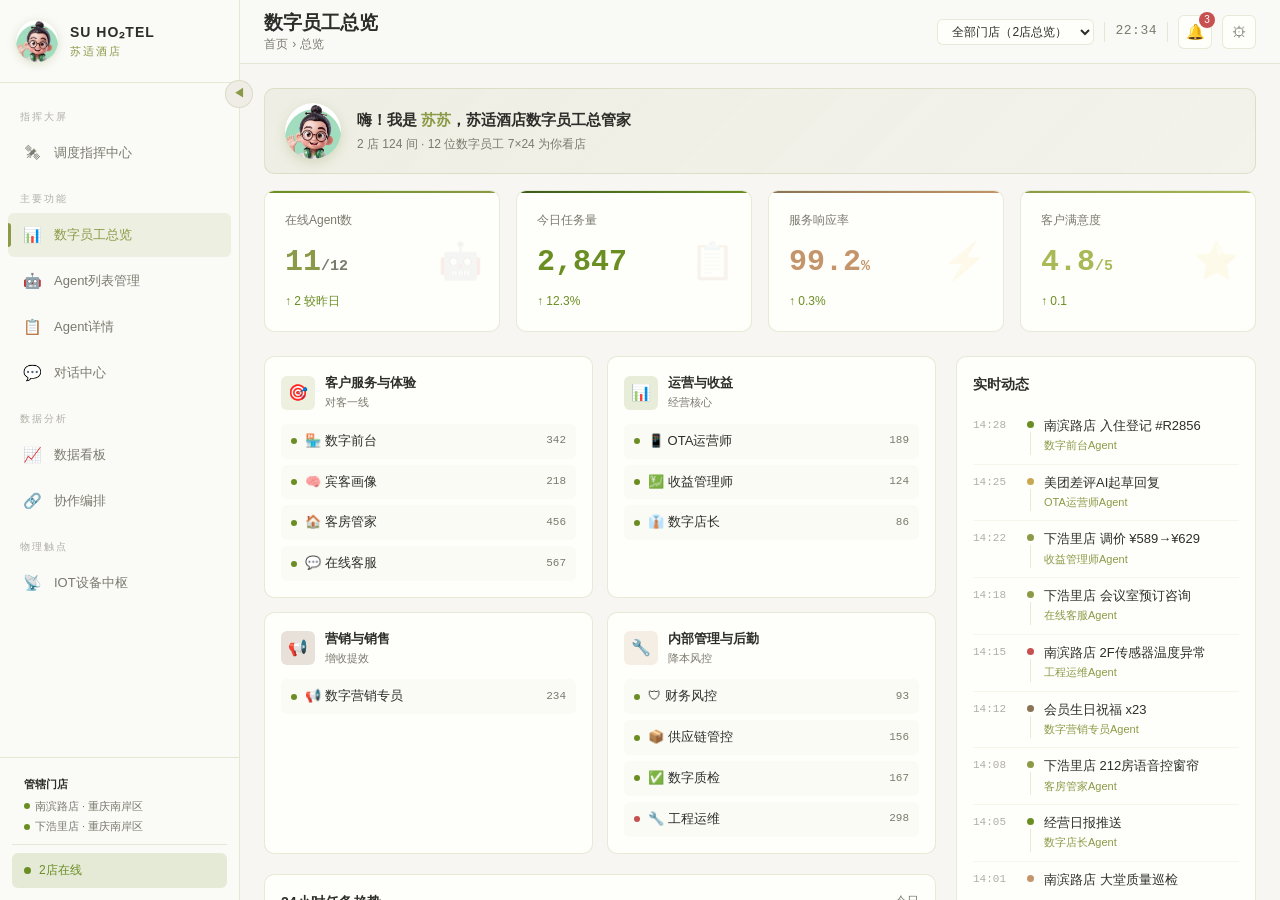
==== commit 7ff62163: "调度指挥中心新增一键全屏按钮 - 顶部标题栏加"⛶ 全屏"橄榄绿胶囊按钮，位置在时钟右侧 - 调用标准 Fullscreen API，只全屏 view-command 节点（隐藏侧栏/顶栏） - 支持" ====
--- a/index.html
+++ b/index.html
@@ -82,6 +82,11 @@
 .cmd-stat-chip .dot{width:6px;height:6px;border-radius:50%;background:#6b8e23;box-shadow:0 0 8px #6b8e23;animation:cmd-blink 1.6s infinite}
 @keyframes cmd-blink{0%,100%{opacity:1}50%{opacity:0.4}}
 .cmd-clock{font-family:'Courier New',monospace;font-size:20px;font-weight:700;color:#c8dc7a;text-shadow:0 0 10px rgba(200,220,122,0.5);letter-spacing:2px}
+.cmd-fs-btn{display:inline-flex;align-items:center;gap:6px;padding:5px 11px;background:rgba(168,185,86,0.1);border:1px solid rgba(168,185,86,0.35);border-radius:6px;color:#c8dc7a;cursor:pointer;font-size:12px;font-family:inherit;letter-spacing:1px;transition:all 0.2s}
+.cmd-fs-btn:hover{background:rgba(168,185,86,0.22);border-color:#c8dc7a;box-shadow:0 0 10px rgba(200,220,122,0.35)}
+.cmd-fs-btn .icon{font-size:14px;line-height:1}
+#view-command:fullscreen{padding:20px;background:#0d1820;overflow:auto}
+#view-command:-webkit-full-screen{padding:20px;background:#0d1820;overflow:auto}
 .cmd-body{flex:1;display:grid;grid-template-columns:200px 1fr 280px;gap:12px;margin:12px 0;min-height:0}
 .cmd-kpi{display:flex;flex-direction:column;gap:10px}
 .cmd-kpi-card{padding:12px 14px;background:linear-gradient(145deg,rgba(168,185,86,0.08),rgba(168,185,86,0.02));border:1px solid rgba(168,185,86,0.25);border-radius:8px;position:relative;overflow:hidden}
@@ -194,7 +199,7 @@
 <aside class="sidebar" id="sidebar"><div class="sidebar-header"><div class="logo-avatar"><img src="ip-avatar.jpg" alt="SU HO2TEL" onerror="this.parentNode.innerHTML='<div class=\'logo-o2\'><div class=\'logo-o2-inner\'></div></div>'"></div><div><div class="sidebar-title">SU HO₂TEL</div><div class="sidebar-subtitle">苏适酒店</div></div></div><div class="sidebar-toggle" onclick="toggleSidebar()">◀</div><nav class="sidebar-nav"><div class="nav-section-label">指挥大屏</div><div class="nav-item" data-view="command" onclick="switchView('command',this)"><span class="nav-item-icon">🛰</span><span class="nav-item-text">调度指挥中心</span></div><div class="nav-section-label">主要功能</div><div class="nav-item active" data-view="dashboard" onclick="switchView('dashboard',this)"><span class="nav-item-icon">📊</span><span class="nav-item-text">数字员工总览</span></div><div class="nav-item" data-view="agents" onclick="switchView('agents',this)"><span class="nav-item-icon">🤖</span><span class="nav-item-text">Agent列表管理</span></div><div class="nav-item" data-view="detail" onclick="switchView('detail',this)"><span class="nav-item-icon">📋</span><span class="nav-item-text">Agent详情</span></div><div class="nav-item" data-view="chat" onclick="switchView('chat',this)"><span class="nav-item-icon">💬</span><span class="nav-item-text">对话中心</span></div><div class="nav-section-label">数据分析</div><div class="nav-item" data-view="board" onclick="switchView('board',this)"><span class="nav-item-icon">📈</span><span class="nav-item-text">数据看板</span></div><div class="nav-item" data-view="orchestration" onclick="switchView('orchestration',this)"><span class="nav-item-icon">🔗</span><span class="nav-item-text">协作编排</span></div><div class="nav-section-label">物理触点</div><div class="nav-item" data-view="iot" onclick="switchView('iot',this)"><span class="nav-item-icon">📡</span><span class="nav-item-text">IOT设备中枢</span></div></nav><div class="sidebar-footer"><div style="font-size:11px;color:var(--color-text-secondary);padding:6px 12px 8px;border-bottom:1px solid var(--color-border);margin-bottom:8px"><div style="font-weight:600;margin-bottom:4px;color:var(--color-text)">管辖门店</div><div style="display:flex;align-items:center;gap:5px;margin-bottom:3px"><span style="width:6px;height:6px;border-radius:50%;background:var(--color-green);display:inline-block"></span> 南滨路店 · 重庆南岸区</div><div style="display:flex;align-items:center;gap:5px"><span style="width:6px;height:6px;border-radius:50%;background:var(--color-green);display:inline-block"></span> 下浩里店 · 重庆南岸区</div></div><div class="sidebar-status"><span class="status-dot"></span><span>2店在线</span></div></div></aside>
 <div class="main-content"><header class="topbar"><div class="topbar-left"><div class="topbar-btn" onclick="document.getElementById('sidebar').classList.toggle('mobile-open')" style="display:none" id="mobile-menu-btn">☰</div><div class="topbar-titles"><div class="topbar-title" id="topbar-title">数字员工总览</div><div class="topbar-breadcrumb" id="topbar-breadcrumb">首页 › 总览</div></div></div><div class="topbar-right"><select style="padding:4px 10px;border:1px solid var(--color-border);border-radius:var(--radius-sm);background:var(--bg-card);color:var(--color-text);font-size:12px;font-family:inherit;cursor:pointer;outline:none"><option>全部门店（2店总览）</option><option>📍 南滨路店</option><option>📍 下浩里店</option></select><div class="topbar-divider"></div><div class="topbar-time" id="topbar-time"></div><div class="topbar-divider"></div><div class="topbar-btn">🔔<span class="badge">3</span></div><div class="topbar-btn">⚙</div></div></header>
 <div class="view-container">
-<div class="view" id="view-command"><div class="cmd-header"><div class="cmd-title">🛰 Agent 调度指挥中心</div><div class="cmd-sub">实时监控 · 全域调度 · 数据流转</div><div class="cmd-stat-chip"><span class="dot"></span><span>2 店 124 间 · 12 Agent 运行中</span></div><div class="cmd-clock" id="cmd-clock">14:32:08</div></div><div class="cmd-body"><aside class="cmd-kpi" id="cmd-kpi"></aside><main class="cmd-flow"><div class="flow-corner tl"></div><div class="flow-corner tr"></div><div class="flow-corner bl"></div><div class="flow-corner br"></div><svg id="cmd-svg" viewBox="0 0 1000 500" preserveAspectRatio="xMidYMid meet"><defs><marker id="cmd-arrow" viewBox="0 0 10 10" refX="9" refY="5" markerWidth="5" markerHeight="5" orient="auto"><path d="M0,0 L10,5 L0,10 z" fill="rgba(168,185,86,0.5)"/></marker></defs><g id="cmd-edges"></g><g id="cmd-nodes"></g><g id="cmd-sources"></g><g id="cmd-particles"></g></svg></main><aside class="cmd-stream"><div class="cmd-stream-hdr">实时事件流</div><div class="cmd-stream-list" id="cmd-stream-list"></div></aside></div><div class="cmd-heatmap" id="cmd-heatmap"></div><div class="cmd-today-bar" id="cmd-today"></div></div>
+<div class="view" id="view-command"><div class="cmd-header"><div class="cmd-title">🛰 Agent 调度指挥中心</div><div class="cmd-sub">实时监控 · 全域调度 · 数据流转</div><div class="cmd-stat-chip"><span class="dot"></span><span>2 店 124 间 · 12 Agent 运行中</span></div><div class="cmd-clock" id="cmd-clock">14:32:08</div><button class="cmd-fs-btn" id="cmd-fs-btn" onclick="toggleCmdFullscreen()" title="一键全屏 / 按 ESC 退出"><span class="icon">⛶</span><span id="cmd-fs-label">全屏</span></button></div><div class="cmd-body"><aside class="cmd-kpi" id="cmd-kpi"></aside><main class="cmd-flow"><div class="flow-corner tl"></div><div class="flow-corner tr"></div><div class="flow-corner bl"></div><div class="flow-corner br"></div><svg id="cmd-svg" viewBox="0 0 1000 500" preserveAspectRatio="xMidYMid meet"><defs><marker id="cmd-arrow" viewBox="0 0 10 10" refX="9" refY="5" markerWidth="5" markerHeight="5" orient="auto"><path d="M0,0 L10,5 L0,10 z" fill="rgba(168,185,86,0.5)"/></marker></defs><g id="cmd-edges"></g><g id="cmd-nodes"></g><g id="cmd-sources"></g><g id="cmd-particles"></g></svg></main><aside class="cmd-stream"><div class="cmd-stream-hdr">实时事件流</div><div class="cmd-stream-list" id="cmd-stream-list"></div></aside></div><div class="cmd-heatmap" id="cmd-heatmap"></div><div class="cmd-today-bar" id="cmd-today"></div></div>
 <div class="view active" id="view-dashboard"><div class="welcome-banner"><div class="welcome-avatar"><img src="ip-avatar.jpg" alt="苏苏"></div><div><div class="welcome-title">嗨！我是 <strong>苏苏</strong>，苏适酒店数字员工总管家</div><div class="welcome-sub">2 店 124 间 · 12 位数字员工 7×24 为你看店</div></div></div><div class="kpi-grid"><div class="kpi-card"><div class="kpi-label">在线Agent数</div><div class="kpi-value">11<span style="font-size:15px;color:var(--color-text-secondary)">/12</span></div><div class="kpi-change">↑ 2 较昨日</div><div class="kpi-icon">🤖</div></div><div class="kpi-card"><div class="kpi-label">今日任务量</div><div class="kpi-value">2,847</div><div class="kpi-change">↑ 12.3%</div><div class="kpi-icon">📋</div></div><div class="kpi-card"><div class="kpi-label">服务响应率</div><div class="kpi-value">99.2<span style="font-size:15px">%</span></div><div class="kpi-change">↑ 0.3%</div><div class="kpi-icon">⚡</div></div><div class="kpi-card"><div class="kpi-label">客户满意度</div><div class="kpi-value">4.8<span style="font-size:15px">/5</span></div><div class="kpi-change">↑ 0.1</div><div class="kpi-icon">⭐</div></div></div><div class="dashboard-grid"><div class="dashboard-left"><div class="category-grid" id="category-grid"></div><div class="trend-chart-container"><div class="card-header"><div class="card-title">24小时任务趋势</div><div style="font-size:12px;color:var(--color-text-secondary)">今日</div></div><div class="trend-chart" id="trend-chart"></div><div class="trend-labels"><span>00</span><span>04</span><span>08</span><span>12</span><span>16</span><span>20</span><span>23</span></div></div></div><div class="activity-feed"><div class="card-title" style="margin-bottom:12px">实时动态</div><div class="activity-list" id="activity-list"></div></div></div></div>
 <div class="view" id="view-agents"><div class="list-toolbar"><div class="filter-group"><button class="filter-btn active" onclick="filterAgents('all',this)">全部</button><button class="filter-btn" onclick="filterAgents('service',this)">客户服务</button><button class="filter-btn" onclick="filterAgents('operation',this)">运营收益</button><button class="filter-btn" onclick="filterAgents('marketing',this)">营销销售</button><button class="filter-btn" onclick="filterAgents('internal',this)">内部管理</button></div><div style="display:flex;gap:8px;align-items:center"><div class="search-box"><span style="color:var(--color-text-dim)">🔍</span><input type="text" placeholder="搜索..." oninput="searchAgents(this.value)"></div><div class="view-toggle"><button class="view-toggle-btn active" onclick="setListView('grid',this)">⊞</button><button class="view-toggle-btn" onclick="setListView('list',this)">☰</button></div></div></div><div class="agent-grid" id="agent-grid"></div></div>
 <div class="view" id="view-detail"><div style="font-size:13px;color:var(--color-text-secondary);cursor:pointer;margin-bottom:14px" onclick="switchView('agents',document.querySelector('[data-view=agents]'))">← 返回列表</div><div class="detail-layout"><div class="detail-sidebar"><div class="detail-avatar" style="background:rgba(139,154,70,0.12)"><div class="pulse-ring"></div>🏪</div><div class="detail-name">数字前台Agent</div><div class="detail-category">客户服务 · 对客一线</div><div class="badge-status running" style="margin-bottom:12px"><span class="dot"></span>运行中</div><div class="detail-desc">负责酒店前台核心业务智能化处理，包括宾客身份核验、入住退房、房卡发放、发票开具及夜间值守。</div><div class="detail-tags"><span class="tag">迎宾核验</span><span class="tag">入住退房</span><span class="tag">发卡开票</span><span class="tag">夜间值守</span></div><div class="detail-stats"><div class="detail-stat-item"><span class="detail-stat-label">累计服务</span><span class="detail-stat-value">128,456次</span></div><div class="detail-stat-item"><span class="detail-stat-label">运行</span><span class="detail-stat-value">342天</span></div><div class="detail-stat-item"><span class="detail-stat-label">版本</span><span class="detail-stat-value">v3.2.1</span></div></div></div><div class="detail-main"><div class="detail-tabs"><button class="detail-tab active" onclick="switchDetailTab('live',this)">实时动态</button><button class="detail-tab" onclick="switchDetailTab('config',this)">运行配置</button><button class="detail-tab" onclick="switchDetailTab('performance',this)">性能监控</button><button class="detail-tab" onclick="switchDetailTab('history',this)">任务历史</button><button class="detail-tab" onclick="switchDetailTab('logs',this)">运行日志</button><button class="detail-tab" onclick="switchDetailTab('stack',this)">依赖与数据</button></div><div class="detail-tab-content"><div class="tab-panel active" id="tab-live"><div class="live-status-bar" id="liveStatusBar"></div><div class="live-toolbar"><div class="live-toolbar-left"><span style="font-size:12px;color:var(--color-text-secondary)">事件流</span></div><div class="live-toolbar-right"><button class="btn btn-sm" id="livePauseBtn" onclick="toggleLivePause()">⏸ 暂停</button><button class="btn btn-sm" onclick="clearLiveFeed()">清空</button></div></div><div class="live-feed" id="liveFeed"></div></div><div class="tab-panel" id="tab-config"><div class="config-form"><div class="form-row"><div class="form-group"><label class="form-label">Agent名称</label><input class="form-input" value="数字前台Agent"></div><div class="form-group"><label class="form-label">运行模式</label><select class="form-select"><option selected>自动模式</option><option>半自动</option></select></div></div><div class="form-row"><div class="form-group"><label class="form-label">响应超时(秒)</label><input class="form-input" type="number" value="30"></div><div class="form-group"><label class="form-label">最大并发</label><input class="form-input" type="number" value="50"></div></div><div class="form-group"><label class="form-label">系统提示词</label><textarea class="form-textarea" rows="3">你是苏适酒店数字前台员工，负责入住退房、身份核验等服务。请保持专业温暖的态度，体现"以好空气，定义舒适旅宿"的品牌理念。</textarea></div><div class="form-row"><div class="form-toggle" onclick="this.querySelector('.toggle-track').classList.toggle('active')"><div class="toggle-track active"><div class="toggle-thumb"></div></div><span style="font-size:13px">自动学习</span></div><div class="form-toggle" onclick="this.querySelector('.toggle-track').classList.toggle('active')"><div class="toggle-track active"><div class="toggle-thumb"></div></div><span style="font-size:13px">异常上报</span></div></div><div style="display:flex;gap:8px;margin-top:8px"><button class="btn btn-primary">保存配置</button><button class="btn">恢复默认</button></div></div></div><div class="tab-panel" id="tab-performance"><div class="perf-grid" id="perf-grid"></div></div><div class="tab-panel" id="tab-history"><table><thead><tr><th>ID</th><th>类型</th><th>描述</th><th>状态</th><th>耗时</th><th>时间</th></tr></thead><tbody id="task-history-body"></tbody></table></div><div class="tab-panel" id="tab-logs"><div style="display:flex;gap:6px;margin-bottom:10px"><button class="filter-btn active">全部</button><button class="filter-btn">INFO</button><button class="filter-btn">WARN</button><button class="filter-btn">ERROR</button></div><div class="log-terminal" id="log-terminal"></div></div><div class="tab-panel" id="tab-stack"><div style="display:flex;gap:6px;margin-bottom:14px;flex-wrap:wrap;align-items:center"><span style="font-size:12px;color:var(--color-text-secondary);margin-right:4px">查看：</span><button class="filter-btn stack-btn active" onclick="renderAgentStack('front-desk',this)">🏪 数字前台</button><button class="filter-btn stack-btn" onclick="renderAgentStack('housekeeper',this)">🏠 客房管家</button><button class="filter-btn stack-btn" onclick="renderAgentStack('ota',this)">📱 OTA运营师</button><button class="filter-btn stack-btn" onclick="renderAgentStack('revenue',this)">💹 收益管理师</button><span style="font-size:11px;color:var(--color-text-dim);margin-left:8px">· 其余 8 个 Agent 资料整理中</span></div><div id="stack-content"></div></div></div></div><div class="detail-right"><div class="action-card"><div style="font-size:13px;font-weight:600;margin-bottom:10px">快速操作</div><button class="btn btn-success" style="width:100%;justify-content:center;margin-bottom:6px">▶ 启动</button><button class="btn" style="width:100%;justify-content:center;margin-bottom:6px">⏸ 暂停</button><button class="btn" style="width:100%;justify-content:center;margin-bottom:6px">🔄 重启</button><button class="btn btn-danger" style="width:100%;justify-content:center">⏹ 停止</button></div><div class="action-card"><div style="font-size:13px;font-weight:600;margin-bottom:8px">协作Agent</div><div style="font-size:12px"><div style="padding:5px 0;border-bottom:1px solid rgba(139,154,70,0.08)">🧠 宾客画像</div><div style="padding:5px 0;border-bottom:1px solid rgba(255,255,255,0.04)">🏠 客房管家</div><div style="padding:5px 0">💹 收益管理师</div></div></div></div></div></div>
@@ -646,6 +651,9 @@
 function renderOrch(){var wf=WF[curWF]||WF[0],canvas=document.getElementById('orch-canvas'),svg=document.getElementById('orch-svg');canvas.querySelectorAll('.orch-node').forEach(function(n){n.remove();});var s='';wf.edges.forEach(function(e){var fr=wf.nodes.find(function(n){return n.id===e.f;}),to=wf.nodes.find(function(n){return n.id===e.t;});if(fr&&to)s+='<line x1="'+(fr.x+65)+'" y1="'+(fr.y+22)+'" x2="'+(to.x+65)+'" y2="'+(to.y+22)+'" stroke="rgba(139,154,70,0.15)" stroke-width="2"/><line x1="'+(fr.x+65)+'" y1="'+(fr.y+22)+'" x2="'+(to.x+65)+'" y2="'+(to.y+22)+'" stroke="rgba(139,154,70,0.5)" stroke-width="2" stroke-dasharray="8 4" style="animation:flow-dash 1s linear infinite"/>';});svg.innerHTML=s;wf.nodes.forEach(function(n){var d=document.createElement('div');d.className='orch-node'+(n.status==='running'?' active-node':'');d.style.cssText='left:'+n.x+'px;top:'+n.y+'px';d.innerHTML='<div class="orch-node-icon" style="background:'+n.bg+'">'+n.icon+'</div><div><div class="orch-node-name">'+n.name+'</div><div class="orch-node-status">'+(n.status==='done'?'✅完成':n.status==='running'?'⚡执行中':'⏳等待')+'</div></div><div class="orch-node-pulse '+n.status+'"></div>';canvas.appendChild(d);});document.getElementById('orch-step-list').innerHTML=wf.steps.map(function(st,i){return'<div class="orch-step"><div class="orch-step-line"><div class="orch-step-num '+st.s+'">'+(st.s==='completed'?'✓':(i+1))+'</div>'+(i<wf.steps.length-1?'<div class="orch-step-connector '+st.s+'"></div>':'')+'</div><div class="orch-step-content"><div class="orch-step-name">'+st.n+'</div><div class="orch-step-agent">'+st.a+'</div><div class="orch-step-time">'+st.t+'</div></div></div>';}).join('');}
 function renderActiveWF(){document.getElementById('orch-workflows-list').innerHTML=AWF.map(function(w,i){return'<div class="orch-wf-item'+(i===0?' active':'')+'"><div class="orch-wf-status" style="background:'+w.c+';'+(w.s==='running'?'animation:breathe 2.5s ease-in-out infinite':'')+'"></div><div style="flex:1;min-width:0"><div class="orch-wf-name">'+w.name+'</div><div class="orch-wf-agents">'+w.agents+'</div></div><div class="orch-wf-progress"><div class="progress-bar"><div class="progress-bar-fill" style="width:'+w.p+'%;background:'+w.c+'"></div></div></div></div>';}).join('');}
 function updateClock(){var n=new Date(),p=function(x){return String(x).padStart(2,'0');},el=document.getElementById('topbar-time');if(el){el.textContent=p(n.getHours())+':'+p(n.getMinutes());el.title=n.getFullYear()+'-'+p(n.getMonth()+1)+'-'+p(n.getDate())+' '+p(n.getHours())+':'+p(n.getMinutes())+':'+p(n.getSeconds());}}
+function toggleCmdFullscreen(){var el=document.getElementById('view-command');if(!el)return;var fs=document.fullscreenElement||document.webkitFullscreenElement;if(!fs){var req=el.requestFullscreen||el.webkitRequestFullscreen||el.msRequestFullscreen;if(req)req.call(el).catch(function(){});}else{var exit=document.exitFullscreen||document.webkitExitFullscreen;if(exit)exit.call(document);}}
+document.addEventListener('fullscreenchange',function(){var lab=document.getElementById('cmd-fs-label');if(lab)lab.textContent=document.fullscreenElement?'退出全屏':'全屏';});
+document.addEventListener('webkitfullscreenchange',function(){var lab=document.getElementById('cmd-fs-label');if(lab)lab.textContent=document.webkitFullscreenElement?'退出全屏':'全屏';});
 renderCategories();renderActivities();renderTrend();renderGrid();renderPerf();renderHistory();renderLogs();renderAgentStack('front-desk',null);renderChatList();renderChatSidePanel();renderChat();renderBoardCharts();renderOrch();renderActiveWF();updateClock();setInterval(updateClock,1000);if(location.hash==='#command'){setTimeout(function(){switchView('command',document.querySelector('[data-view=command]'));},100);}
 function checkMobile(){var b=document.getElementById('mobile-menu-btn');if(window.innerWidth<=768){b.style.display='flex';}else{b.style.display='none';document.getElementById('sidebar').classList.remove('mobile-open');}}
 checkMobile();window.addEventListener('resize',checkMobile);
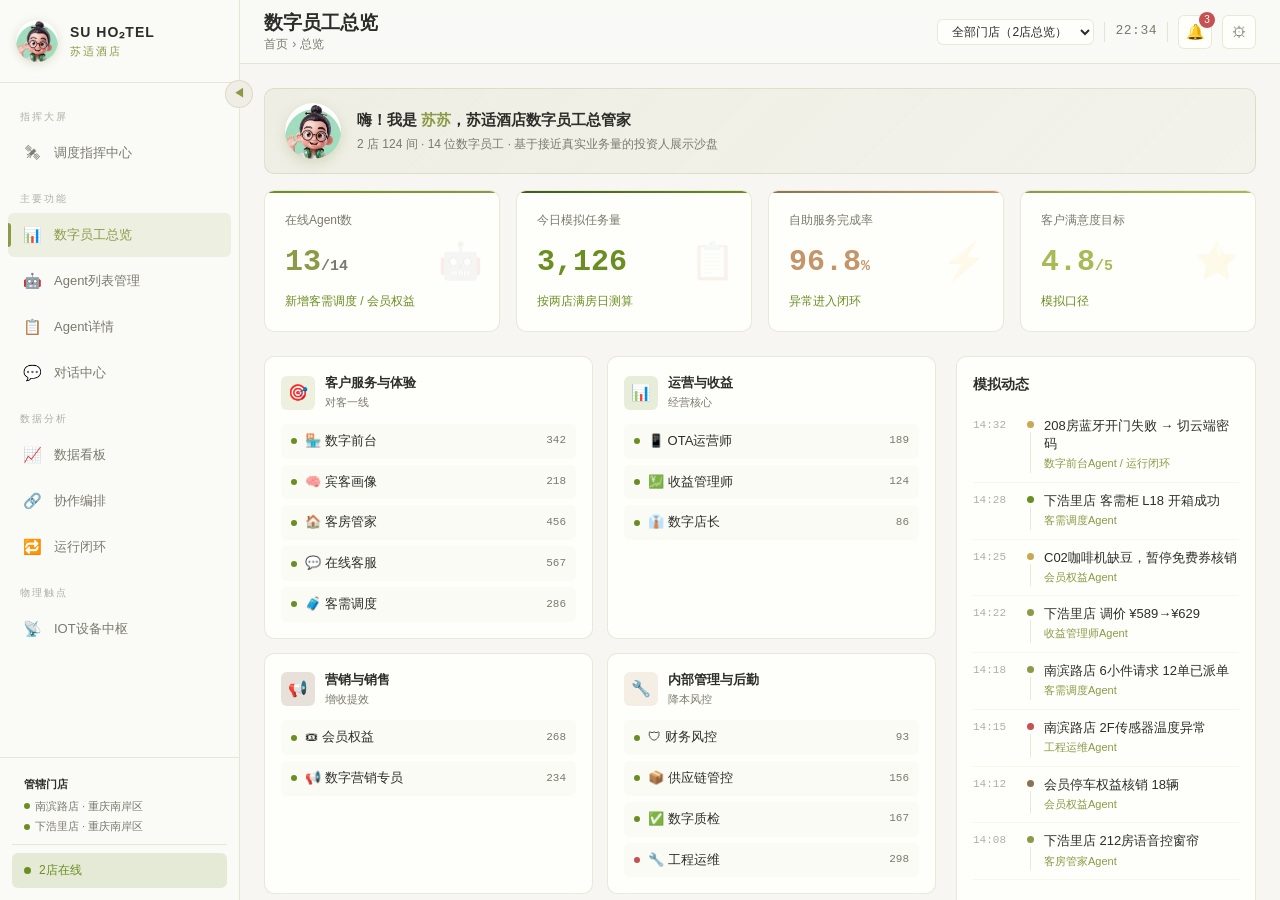
==== commit d48888b2: "Upgrade hotel agent investor demo" ====
--- a/index.html
+++ b/index.html
@@ -189,6 +189,56 @@
 .stack-perm-col.deny .stack-perm-hd{color:var(--color-red)}
 .stack-perm-item{font-size:12px;padding:3px 0;color:var(--color-text);line-height:1.5}
 .stack-btn.active{background:var(--color-primary);color:#fff;border-color:var(--color-primary)}
+.loop-hero,.iot-hero{background:linear-gradient(135deg,rgba(139,154,70,0.1),rgba(255,255,252,0.7));border:1px solid var(--color-border);border-radius:var(--radius);padding:20px;margin-bottom:16px;box-shadow:var(--shadow-glow)}
+.loop-hero-title,.iot-hero-title{font-size:20px;font-weight:700;color:var(--color-text);margin-bottom:6px}
+.loop-hero-sub,.iot-hero-sub{font-size:13px;color:var(--color-text-secondary);line-height:1.7;max-width:920px}
+.loop-kpis,.iot-kpis{display:grid;grid-template-columns:repeat(4,1fr);gap:12px;margin-bottom:16px}
+.loop-kpi,.iot-kpi{background:var(--bg-card);border:1px solid var(--color-border);border-radius:var(--radius-sm);padding:14px 16px}
+.loop-kpi-label,.iot-kpi-label{font-size:12px;color:var(--color-text-secondary);margin-bottom:5px}
+.loop-kpi-value,.iot-kpi-value{font-size:24px;font-weight:700;font-family:'Courier New',monospace;color:var(--color-primary)}
+.loop-layout{display:grid;grid-template-columns:1.25fr .75fr;gap:16px;align-items:start}
+.loop-panel,.iot-panel{background:var(--bg-card);border:1px solid var(--color-border);border-radius:var(--radius);padding:16px}
+.loop-panel-title,.iot-panel-title{font-size:14px;font-weight:700;margin-bottom:12px;display:flex;align-items:center;gap:8px}
+.loop-stage-grid{display:grid;grid-template-columns:repeat(6,1fr);gap:8px;margin-bottom:16px}
+.loop-stage{position:relative;padding:12px 10px;background:rgba(139,154,70,0.04);border:1px solid rgba(139,154,70,0.18);border-radius:var(--radius-sm);min-height:104px}
+.loop-stage::after{content:'›';position:absolute;right:-9px;top:38px;color:var(--color-primary);font-size:18px}
+.loop-stage:last-child::after{display:none}
+.loop-stage-code{font-family:'Courier New',monospace;font-size:11px;color:var(--color-primary);margin-bottom:6px;white-space:nowrap}
+.loop-stage-name{font-size:13px;font-weight:600;color:var(--color-text);margin-bottom:4px}
+.loop-stage-desc{font-size:11px;color:var(--color-text-secondary);line-height:1.5}
+.loop-case-list{display:flex;flex-direction:column;gap:8px}
+.loop-case{display:grid;grid-template-columns:88px 1fr 112px;gap:10px;align-items:center;padding:10px 12px;background:rgba(139,154,70,0.035);border:1px solid rgba(139,154,70,0.12);border-radius:var(--radius-sm)}
+.loop-case-id{font-family:'Courier New',monospace;font-size:12px;color:var(--color-primary)}
+.loop-case-title{font-size:13px;font-weight:600}
+.loop-case-meta{font-size:11px;color:var(--color-text-secondary);margin-top:2px}
+.loop-case-state{font-size:11px;text-align:center;padding:4px 8px;border-radius:12px;background:var(--color-green-dim);color:var(--color-green)}
+.loop-case-state.warn{background:var(--color-yellow-dim);color:var(--color-yellow)}
+.loop-case-state.danger{background:var(--color-red-dim);color:var(--color-red)}
+.loop-side-stack{display:flex;flex-direction:column;gap:12px}
+.loop-rule{display:flex;gap:10px;padding:10px 0;border-bottom:1px dashed rgba(139,154,70,0.12)}
+.loop-rule:last-child{border-bottom:0}
+.loop-rule-icon{width:28px;height:28px;border-radius:var(--radius-sm);display:flex;align-items:center;justify-content:center;background:rgba(139,154,70,0.1);flex-shrink:0}
+.loop-rule-name{font-size:13px;font-weight:600}
+.loop-rule-desc{font-size:12px;color:var(--color-text-secondary);line-height:1.55;margin-top:2px}
+.iot-grid{display:grid;grid-template-columns:1fr 1fr;gap:16px}
+.iot-device-table{width:100%;border-collapse:collapse;font-size:12px}
+.iot-device-table th{text-align:left;padding:8px 10px;background:rgba(139,154,70,0.06);color:var(--color-text-secondary);font-weight:500}
+.iot-device-table td{padding:8px 10px;border-bottom:1px dashed rgba(139,154,70,0.1)}
+.iot-device-name{font-weight:600;color:var(--color-text)}
+.iot-status{display:inline-flex;align-items:center;gap:5px;font-size:11px;padding:3px 8px;border-radius:12px;background:var(--color-green-dim);color:var(--color-green)}
+.iot-status.warn{background:var(--color-yellow-dim);color:var(--color-yellow)}
+.iot-status.danger{background:var(--color-red-dim);color:var(--color-red)}
+.iot-call-row{display:grid;grid-template-columns:58px 1fr 82px;gap:10px;align-items:center;padding:9px 0;border-bottom:1px dashed rgba(139,154,70,0.1);font-size:12px}
+.iot-call-row:last-child{border-bottom:0}
+.iot-time{font-family:'Courier New',monospace;color:var(--color-text-secondary)}
+.iot-call-main{line-height:1.45}
+.iot-call-agent{color:var(--color-primary);font-size:11px;margin-top:2px}
+.iot-policy-grid{display:grid;grid-template-columns:repeat(3,1fr);gap:10px}
+.iot-policy{padding:12px;border-radius:var(--radius-sm);border:1px solid rgba(139,154,70,0.16);background:rgba(139,154,70,0.035)}
+.iot-policy h4{font-size:13px;margin-bottom:6px;color:var(--color-text)}
+.iot-policy p{font-size:12px;color:var(--color-text-secondary);line-height:1.55}
+@media(max-width:1100px){.loop-kpis,.iot-kpis{grid-template-columns:repeat(2,1fr)}.loop-layout,.iot-grid{grid-template-columns:1fr}.loop-stage-grid{grid-template-columns:repeat(3,1fr)}.loop-stage:nth-child(3)::after{display:none}}
+@media(max-width:720px){.loop-kpis,.iot-kpis,.loop-stage-grid,.iot-policy-grid{grid-template-columns:1fr}.loop-stage::after{display:none}.loop-case{grid-template-columns:1fr}.iot-call-row{grid-template-columns:1fr}}
 @media(max-width:900px){.stack-perm{grid-template-columns:1fr}}
 </style>
 </head>
@@ -196,22 +246,23 @@
 
 
 <div class="app-container">
-<aside class="sidebar" id="sidebar"><div class="sidebar-header"><div class="logo-avatar"><img src="ip-avatar.jpg" alt="SU HO2TEL" onerror="this.parentNode.innerHTML='<div class=\'logo-o2\'><div class=\'logo-o2-inner\'></div></div>'"></div><div><div class="sidebar-title">SU HO₂TEL</div><div class="sidebar-subtitle">苏适酒店</div></div></div><div class="sidebar-toggle" onclick="toggleSidebar()">◀</div><nav class="sidebar-nav"><div class="nav-section-label">指挥大屏</div><div class="nav-item" data-view="command" onclick="switchView('command',this)"><span class="nav-item-icon">🛰</span><span class="nav-item-text">调度指挥中心</span></div><div class="nav-section-label">主要功能</div><div class="nav-item active" data-view="dashboard" onclick="switchView('dashboard',this)"><span class="nav-item-icon">📊</span><span class="nav-item-text">数字员工总览</span></div><div class="nav-item" data-view="agents" onclick="switchView('agents',this)"><span class="nav-item-icon">🤖</span><span class="nav-item-text">Agent列表管理</span></div><div class="nav-item" data-view="detail" onclick="switchView('detail',this)"><span class="nav-item-icon">📋</span><span class="nav-item-text">Agent详情</span></div><div class="nav-item" data-view="chat" onclick="switchView('chat',this)"><span class="nav-item-icon">💬</span><span class="nav-item-text">对话中心</span></div><div class="nav-section-label">数据分析</div><div class="nav-item" data-view="board" onclick="switchView('board',this)"><span class="nav-item-icon">📈</span><span class="nav-item-text">数据看板</span></div><div class="nav-item" data-view="orchestration" onclick="switchView('orchestration',this)"><span class="nav-item-icon">🔗</span><span class="nav-item-text">协作编排</span></div><div class="nav-section-label">物理触点</div><div class="nav-item" data-view="iot" onclick="switchView('iot',this)"><span class="nav-item-icon">📡</span><span class="nav-item-text">IOT设备中枢</span></div></nav><div class="sidebar-footer"><div style="font-size:11px;color:var(--color-text-secondary);padding:6px 12px 8px;border-bottom:1px solid var(--color-border);margin-bottom:8px"><div style="font-weight:600;margin-bottom:4px;color:var(--color-text)">管辖门店</div><div style="display:flex;align-items:center;gap:5px;margin-bottom:3px"><span style="width:6px;height:6px;border-radius:50%;background:var(--color-green);display:inline-block"></span> 南滨路店 · 重庆南岸区</div><div style="display:flex;align-items:center;gap:5px"><span style="width:6px;height:6px;border-radius:50%;background:var(--color-green);display:inline-block"></span> 下浩里店 · 重庆南岸区</div></div><div class="sidebar-status"><span class="status-dot"></span><span>2店在线</span></div></div></aside>
+<aside class="sidebar" id="sidebar"><div class="sidebar-header"><div class="logo-avatar"><img src="ip-avatar.jpg" alt="SU HO2TEL" onerror="this.parentNode.innerHTML='<div class=\'logo-o2\'><div class=\'logo-o2-inner\'></div></div>'"></div><div><div class="sidebar-title">SU HO₂TEL</div><div class="sidebar-subtitle">苏适酒店</div></div></div><div class="sidebar-toggle" onclick="toggleSidebar()">◀</div><nav class="sidebar-nav"><div class="nav-section-label">指挥大屏</div><div class="nav-item" data-view="command" onclick="switchView('command',this)"><span class="nav-item-icon">🛰</span><span class="nav-item-text">调度指挥中心</span></div><div class="nav-section-label">主要功能</div><div class="nav-item active" data-view="dashboard" onclick="switchView('dashboard',this)"><span class="nav-item-icon">📊</span><span class="nav-item-text">数字员工总览</span></div><div class="nav-item" data-view="agents" onclick="switchView('agents',this)"><span class="nav-item-icon">🤖</span><span class="nav-item-text">Agent列表管理</span></div><div class="nav-item" data-view="detail" onclick="switchView('detail',this)"><span class="nav-item-icon">📋</span><span class="nav-item-text">Agent详情</span></div><div class="nav-item" data-view="chat" onclick="switchView('chat',this)"><span class="nav-item-icon">💬</span><span class="nav-item-text">对话中心</span></div><div class="nav-section-label">数据分析</div><div class="nav-item" data-view="board" onclick="switchView('board',this)"><span class="nav-item-icon">📈</span><span class="nav-item-text">数据看板</span></div><div class="nav-item" data-view="orchestration" onclick="switchView('orchestration',this)"><span class="nav-item-icon">🔗</span><span class="nav-item-text">协作编排</span></div><div class="nav-item" data-view="loop" onclick="switchView('loop',this)"><span class="nav-item-icon">🔁</span><span class="nav-item-text">运行闭环</span></div><div class="nav-section-label">物理触点</div><div class="nav-item" data-view="iot" onclick="switchView('iot',this)"><span class="nav-item-icon">📡</span><span class="nav-item-text">IOT设备中枢</span></div></nav><div class="sidebar-footer"><div style="font-size:11px;color:var(--color-text-secondary);padding:6px 12px 8px;border-bottom:1px solid var(--color-border);margin-bottom:8px"><div style="font-weight:600;margin-bottom:4px;color:var(--color-text)">管辖门店</div><div style="display:flex;align-items:center;gap:5px;margin-bottom:3px"><span style="width:6px;height:6px;border-radius:50%;background:var(--color-green);display:inline-block"></span> 南滨路店 · 重庆南岸区</div><div style="display:flex;align-items:center;gap:5px"><span style="width:6px;height:6px;border-radius:50%;background:var(--color-green);display:inline-block"></span> 下浩里店 · 重庆南岸区</div></div><div class="sidebar-status"><span class="status-dot"></span><span>2店在线</span></div></div></aside>
 <div class="main-content"><header class="topbar"><div class="topbar-left"><div class="topbar-btn" onclick="document.getElementById('sidebar').classList.toggle('mobile-open')" style="display:none" id="mobile-menu-btn">☰</div><div class="topbar-titles"><div class="topbar-title" id="topbar-title">数字员工总览</div><div class="topbar-breadcrumb" id="topbar-breadcrumb">首页 › 总览</div></div></div><div class="topbar-right"><select style="padding:4px 10px;border:1px solid var(--color-border);border-radius:var(--radius-sm);background:var(--bg-card);color:var(--color-text);font-size:12px;font-family:inherit;cursor:pointer;outline:none"><option>全部门店（2店总览）</option><option>📍 南滨路店</option><option>📍 下浩里店</option></select><div class="topbar-divider"></div><div class="topbar-time" id="topbar-time"></div><div class="topbar-divider"></div><div class="topbar-btn">🔔<span class="badge">3</span></div><div class="topbar-btn">⚙</div></div></header>
 <div class="view-container">
-<div class="view" id="view-command"><div class="cmd-header"><div class="cmd-title">🛰 Agent 调度指挥中心</div><div class="cmd-sub">实时监控 · 全域调度 · 数据流转</div><div class="cmd-stat-chip"><span class="dot"></span><span>2 店 124 间 · 12 Agent 运行中</span></div><div class="cmd-clock" id="cmd-clock">14:32:08</div><button class="cmd-fs-btn" id="cmd-fs-btn" onclick="toggleCmdFullscreen()" title="一键全屏 / 按 ESC 退出"><span class="icon">⛶</span><span id="cmd-fs-label">全屏</span></button></div><div class="cmd-body"><aside class="cmd-kpi" id="cmd-kpi"></aside><main class="cmd-flow"><div class="flow-corner tl"></div><div class="flow-corner tr"></div><div class="flow-corner bl"></div><div class="flow-corner br"></div><svg id="cmd-svg" viewBox="0 0 1000 500" preserveAspectRatio="xMidYMid meet"><defs><marker id="cmd-arrow" viewBox="0 0 10 10" refX="9" refY="5" markerWidth="5" markerHeight="5" orient="auto"><path d="M0,0 L10,5 L0,10 z" fill="rgba(168,185,86,0.5)"/></marker></defs><g id="cmd-edges"></g><g id="cmd-nodes"></g><g id="cmd-sources"></g><g id="cmd-particles"></g></svg></main><aside class="cmd-stream"><div class="cmd-stream-hdr">实时事件流</div><div class="cmd-stream-list" id="cmd-stream-list"></div></aside></div><div class="cmd-heatmap" id="cmd-heatmap"></div><div class="cmd-today-bar" id="cmd-today"></div></div>
-<div class="view active" id="view-dashboard"><div class="welcome-banner"><div class="welcome-avatar"><img src="ip-avatar.jpg" alt="苏苏"></div><div><div class="welcome-title">嗨！我是 <strong>苏苏</strong>，苏适酒店数字员工总管家</div><div class="welcome-sub">2 店 124 间 · 12 位数字员工 7×24 为你看店</div></div></div><div class="kpi-grid"><div class="kpi-card"><div class="kpi-label">在线Agent数</div><div class="kpi-value">11<span style="font-size:15px;color:var(--color-text-secondary)">/12</span></div><div class="kpi-change">↑ 2 较昨日</div><div class="kpi-icon">🤖</div></div><div class="kpi-card"><div class="kpi-label">今日任务量</div><div class="kpi-value">2,847</div><div class="kpi-change">↑ 12.3%</div><div class="kpi-icon">📋</div></div><div class="kpi-card"><div class="kpi-label">服务响应率</div><div class="kpi-value">99.2<span style="font-size:15px">%</span></div><div class="kpi-change">↑ 0.3%</div><div class="kpi-icon">⚡</div></div><div class="kpi-card"><div class="kpi-label">客户满意度</div><div class="kpi-value">4.8<span style="font-size:15px">/5</span></div><div class="kpi-change">↑ 0.1</div><div class="kpi-icon">⭐</div></div></div><div class="dashboard-grid"><div class="dashboard-left"><div class="category-grid" id="category-grid"></div><div class="trend-chart-container"><div class="card-header"><div class="card-title">24小时任务趋势</div><div style="font-size:12px;color:var(--color-text-secondary)">今日</div></div><div class="trend-chart" id="trend-chart"></div><div class="trend-labels"><span>00</span><span>04</span><span>08</span><span>12</span><span>16</span><span>20</span><span>23</span></div></div></div><div class="activity-feed"><div class="card-title" style="margin-bottom:12px">实时动态</div><div class="activity-list" id="activity-list"></div></div></div></div>
+<div class="view" id="view-command"><div class="cmd-header"><div class="cmd-title">🛰 Agent 调度指挥中心</div><div class="cmd-sub">模拟运行沙盘 · 全域调度 · 数据流转</div><div class="cmd-stat-chip"><span class="dot"></span><span>2 店 124 间 · 14 Agent 沙盘运行</span></div><div class="cmd-clock" id="cmd-clock">14:32:08</div><button class="cmd-fs-btn" id="cmd-fs-btn" onclick="toggleCmdFullscreen()" title="一键全屏 / 按 ESC 退出"><span class="icon">⛶</span><span id="cmd-fs-label">全屏</span></button></div><div class="cmd-body"><aside class="cmd-kpi" id="cmd-kpi"></aside><main class="cmd-flow"><div class="flow-corner tl"></div><div class="flow-corner tr"></div><div class="flow-corner bl"></div><div class="flow-corner br"></div><svg id="cmd-svg" viewBox="0 0 1000 500" preserveAspectRatio="xMidYMid meet"><defs><marker id="cmd-arrow" viewBox="0 0 10 10" refX="9" refY="5" markerWidth="5" markerHeight="5" orient="auto"><path d="M0,0 L10,5 L0,10 z" fill="rgba(168,185,86,0.5)"/></marker></defs><g id="cmd-edges"></g><g id="cmd-nodes"></g><g id="cmd-sources"></g><g id="cmd-particles"></g></svg></main><aside class="cmd-stream"><div class="cmd-stream-hdr">模拟事件流</div><div class="cmd-stream-list" id="cmd-stream-list"></div></aside></div><div class="cmd-heatmap" id="cmd-heatmap"></div><div class="cmd-today-bar" id="cmd-today"></div></div>
+<div class="view active" id="view-dashboard"><div class="welcome-banner"><div class="welcome-avatar"><img src="ip-avatar.jpg" alt="苏苏"></div><div><div class="welcome-title">嗨！我是 <strong>苏苏</strong>，苏适酒店数字员工总管家</div><div class="welcome-sub">2 店 124 间 · 14 位数字员工 · 基于接近真实业务量的投资人展示沙盘</div></div></div><div class="kpi-grid"><div class="kpi-card"><div class="kpi-label">在线Agent数</div><div class="kpi-value">13<span style="font-size:15px;color:var(--color-text-secondary)">/14</span></div><div class="kpi-change">新增客需调度 / 会员权益</div><div class="kpi-icon">🤖</div></div><div class="kpi-card"><div class="kpi-label">今日模拟任务量</div><div class="kpi-value">3,126</div><div class="kpi-change">按两店满房日测算</div><div class="kpi-icon">📋</div></div><div class="kpi-card"><div class="kpi-label">自助服务完成率</div><div class="kpi-value">96.8<span style="font-size:15px">%</span></div><div class="kpi-change">异常进入闭环</div><div class="kpi-icon">⚡</div></div><div class="kpi-card"><div class="kpi-label">客户满意度目标</div><div class="kpi-value">4.8<span style="font-size:15px">/5</span></div><div class="kpi-change">模拟口径</div><div class="kpi-icon">⭐</div></div></div><div class="dashboard-grid"><div class="dashboard-left"><div class="category-grid" id="category-grid"></div><div class="trend-chart-container"><div class="card-header"><div class="card-title">24小时任务趋势</div><div style="font-size:12px;color:var(--color-text-secondary)">沙盘日</div></div><div class="trend-chart" id="trend-chart"></div><div class="trend-labels"><span>00</span><span>04</span><span>08</span><span>12</span><span>16</span><span>20</span><span>23</span></div></div></div><div class="activity-feed"><div class="card-title" style="margin-bottom:12px">模拟动态</div><div class="activity-list" id="activity-list"></div></div></div></div>
 <div class="view" id="view-agents"><div class="list-toolbar"><div class="filter-group"><button class="filter-btn active" onclick="filterAgents('all',this)">全部</button><button class="filter-btn" onclick="filterAgents('service',this)">客户服务</button><button class="filter-btn" onclick="filterAgents('operation',this)">运营收益</button><button class="filter-btn" onclick="filterAgents('marketing',this)">营销销售</button><button class="filter-btn" onclick="filterAgents('internal',this)">内部管理</button></div><div style="display:flex;gap:8px;align-items:center"><div class="search-box"><span style="color:var(--color-text-dim)">🔍</span><input type="text" placeholder="搜索..." oninput="searchAgents(this.value)"></div><div class="view-toggle"><button class="view-toggle-btn active" onclick="setListView('grid',this)">⊞</button><button class="view-toggle-btn" onclick="setListView('list',this)">☰</button></div></div></div><div class="agent-grid" id="agent-grid"></div></div>
 <div class="view" id="view-detail"><div style="font-size:13px;color:var(--color-text-secondary);cursor:pointer;margin-bottom:14px" onclick="switchView('agents',document.querySelector('[data-view=agents]'))">← 返回列表</div><div class="detail-layout"><div class="detail-sidebar"><div class="detail-avatar" style="background:rgba(139,154,70,0.12)"><div class="pulse-ring"></div>🏪</div><div class="detail-name">数字前台Agent</div><div class="detail-category">客户服务 · 对客一线</div><div class="badge-status running" style="margin-bottom:12px"><span class="dot"></span>运行中</div><div class="detail-desc">负责酒店前台核心业务智能化处理，包括宾客身份核验、入住退房、房卡发放、发票开具及夜间值守。</div><div class="detail-tags"><span class="tag">迎宾核验</span><span class="tag">入住退房</span><span class="tag">发卡开票</span><span class="tag">夜间值守</span></div><div class="detail-stats"><div class="detail-stat-item"><span class="detail-stat-label">累计服务</span><span class="detail-stat-value">128,456次</span></div><div class="detail-stat-item"><span class="detail-stat-label">运行</span><span class="detail-stat-value">342天</span></div><div class="detail-stat-item"><span class="detail-stat-label">版本</span><span class="detail-stat-value">v3.2.1</span></div></div></div><div class="detail-main"><div class="detail-tabs"><button class="detail-tab active" onclick="switchDetailTab('live',this)">实时动态</button><button class="detail-tab" onclick="switchDetailTab('config',this)">运行配置</button><button class="detail-tab" onclick="switchDetailTab('performance',this)">性能监控</button><button class="detail-tab" onclick="switchDetailTab('history',this)">任务历史</button><button class="detail-tab" onclick="switchDetailTab('logs',this)">运行日志</button><button class="detail-tab" onclick="switchDetailTab('stack',this)">依赖与数据</button></div><div class="detail-tab-content"><div class="tab-panel active" id="tab-live"><div class="live-status-bar" id="liveStatusBar"></div><div class="live-toolbar"><div class="live-toolbar-left"><span style="font-size:12px;color:var(--color-text-secondary)">事件流</span></div><div class="live-toolbar-right"><button class="btn btn-sm" id="livePauseBtn" onclick="toggleLivePause()">⏸ 暂停</button><button class="btn btn-sm" onclick="clearLiveFeed()">清空</button></div></div><div class="live-feed" id="liveFeed"></div></div><div class="tab-panel" id="tab-config"><div class="config-form"><div class="form-row"><div class="form-group"><label class="form-label">Agent名称</label><input class="form-input" value="数字前台Agent"></div><div class="form-group"><label class="form-label">运行模式</label><select class="form-select"><option selected>自动模式</option><option>半自动</option></select></div></div><div class="form-row"><div class="form-group"><label class="form-label">响应超时(秒)</label><input class="form-input" type="number" value="30"></div><div class="form-group"><label class="form-label">最大并发</label><input class="form-input" type="number" value="50"></div></div><div class="form-group"><label class="form-label">系统提示词</label><textarea class="form-textarea" rows="3">你是苏适酒店数字前台员工，负责入住退房、身份核验等服务。请保持专业温暖的态度，体现"以好空气，定义舒适旅宿"的品牌理念。</textarea></div><div class="form-row"><div class="form-toggle" onclick="this.querySelector('.toggle-track').classList.toggle('active')"><div class="toggle-track active"><div class="toggle-thumb"></div></div><span style="font-size:13px">自动学习</span></div><div class="form-toggle" onclick="this.querySelector('.toggle-track').classList.toggle('active')"><div class="toggle-track active"><div class="toggle-thumb"></div></div><span style="font-size:13px">异常上报</span></div></div><div style="display:flex;gap:8px;margin-top:8px"><button class="btn btn-primary">保存配置</button><button class="btn">恢复默认</button></div></div></div><div class="tab-panel" id="tab-performance"><div class="perf-grid" id="perf-grid"></div></div><div class="tab-panel" id="tab-history"><table><thead><tr><th>ID</th><th>类型</th><th>描述</th><th>状态</th><th>耗时</th><th>时间</th></tr></thead><tbody id="task-history-body"></tbody></table></div><div class="tab-panel" id="tab-logs"><div style="display:flex;gap:6px;margin-bottom:10px"><button class="filter-btn active">全部</button><button class="filter-btn">INFO</button><button class="filter-btn">WARN</button><button class="filter-btn">ERROR</button></div><div class="log-terminal" id="log-terminal"></div></div><div class="tab-panel" id="tab-stack"><div style="display:flex;gap:6px;margin-bottom:14px;flex-wrap:wrap;align-items:center"><span style="font-size:12px;color:var(--color-text-secondary);margin-right:4px">查看：</span><button class="filter-btn stack-btn active" onclick="renderAgentStack('front-desk',this)">🏪 数字前台</button><button class="filter-btn stack-btn" onclick="renderAgentStack('housekeeper',this)">🏠 客房管家</button><button class="filter-btn stack-btn" onclick="renderAgentStack('ota',this)">📱 OTA运营师</button><button class="filter-btn stack-btn" onclick="renderAgentStack('revenue',this)">💹 收益管理师</button><span style="font-size:11px;color:var(--color-text-dim);margin-left:8px">· 其余 8 个 Agent 资料整理中</span></div><div id="stack-content"></div></div></div></div><div class="detail-right"><div class="action-card"><div style="font-size:13px;font-weight:600;margin-bottom:10px">快速操作</div><button class="btn btn-success" style="width:100%;justify-content:center;margin-bottom:6px">▶ 启动</button><button class="btn" style="width:100%;justify-content:center;margin-bottom:6px">⏸ 暂停</button><button class="btn" style="width:100%;justify-content:center;margin-bottom:6px">🔄 重启</button><button class="btn btn-danger" style="width:100%;justify-content:center">⏹ 停止</button></div><div class="action-card"><div style="font-size:13px;font-weight:600;margin-bottom:8px">协作Agent</div><div style="font-size:12px"><div style="padding:5px 0;border-bottom:1px solid rgba(139,154,70,0.08)">🧠 宾客画像</div><div style="padding:5px 0;border-bottom:1px solid rgba(255,255,255,0.04)">🏠 客房管家</div><div style="padding:5px 0">💹 收益管理师</div></div></div></div></div></div>
 <div class="view" id="view-chat"><div class="chat-layout"><div class="chat-sidebar"><div class="chat-sidebar-header">对话中心</div><div class="chat-sidebar-search"><input type="text" placeholder="搜索Agent..." oninput="filterChatList(this.value)"></div><div class="chat-agent-list" id="chat-agent-list"></div></div><div class="chat-main"><div class="chat-header"><div class="chat-header-info"><div class="chat-header-avatar" id="chat-header-avatar" style="background:rgba(139,154,70,0.15)">🏪</div><div><div style="font-size:14px;font-weight:600" id="chat-header-name">数字前台Agent</div><div style="font-size:11px;color:var(--color-green)" id="chat-header-status">● 在线</div></div></div></div><div class="chat-messages" id="chat-messages"></div><div class="chat-input-area"><div class="chat-input-box"><input type="text" placeholder="输入消息..." id="chat-input" onkeypress="if(event.key==='Enter')sendChatMsg()"><button class="chat-send-btn" onclick="sendChatMsg()">➤</button></div><div class="quick-commands" id="chat-quick-cmds"></div></div></div><div class="chat-right-panel"><div class="chat-right-section"><div class="chat-right-title">能力列表</div><div class="ability-list" id="chat-abilities"></div></div><div class="chat-right-section"><div class="chat-right-title">实时数据</div><div id="chat-context-data"></div></div></div></div></div>
 <div class="view" id="view-board"><div class="board-grid"><div class="board-section"><div class="board-section-title">💰 营收数据</div><div class="board-metrics"><div class="board-metric"><div class="board-metric-label">RevPAR</div><div class="board-metric-value" style="color:var(--color-primary)">¥486</div><div class="board-metric-change" style="color:var(--color-green)">↑ 8.2%</div></div><div class="board-metric"><div class="board-metric-label">ADR</div><div class="board-metric-value" style="color:var(--color-green)">¥589</div><div class="board-metric-change" style="color:var(--color-green)">↑ 5.1%</div></div><div class="board-metric"><div class="board-metric-label">OCC%</div><div class="board-metric-value" style="color:var(--color-warm)">82.5%</div><div class="board-metric-change" style="color:var(--color-green)">↑ 3.2%</div></div><div class="board-metric"><div class="board-metric-label">GOP</div><div class="board-metric-value" style="color:var(--color-primary-light)">¥38.6w</div><div class="board-metric-change" style="color:var(--color-green)">↑ 12.5%</div></div></div><div class="board-chart" id="board-rev-chart"></div></div><div class="board-section"><div class="board-section-title">😊 客户体验</div><div class="board-metrics"><div class="board-metric"><div class="board-metric-label">满意度</div><div class="board-metric-value" style="color:var(--color-green)">96.3%</div><div class="board-metric-change" style="color:var(--color-green)">↑ 1.2%</div></div><div class="board-metric"><div class="board-metric-label">好评率</div><div class="board-metric-value" style="color:var(--color-primary)">94.8%</div><div class="board-metric-change" style="color:var(--color-green)">↑ 2.1%</div></div><div class="board-metric"><div class="board-metric-label">投诉响应</div><div class="board-metric-value" style="color:var(--color-yellow)">3.2m</div><div class="board-metric-change" style="color:var(--color-green)">↓ 18%</div></div><div class="board-metric"><div class="board-metric-label">NPS</div><div class="board-metric-value" style="color:var(--color-brown)">72</div><div class="board-metric-change" style="color:var(--color-green)">↑ 5</div></div></div><div class="board-chart" id="board-sat-chart"></div></div><div class="board-section"><div class="board-section-title">📱 渠道表现</div><div style="display:flex;align-items:center;gap:16px"><div class="board-donut" style="background:conic-gradient(var(--color-primary) 0% 35%,var(--color-green) 35% 55%,var(--color-warm) 55% 75%,var(--color-brown) 75% 88%,var(--color-yellow) 88% 100%)"><div class="board-donut-center"><div class="board-donut-value">2,156</div><div class="board-donut-label">总订单</div></div></div><div style="flex:1"><div class="board-legend" style="flex-direction:column;align-items:flex-start"><div class="board-legend-item"><div class="board-legend-dot" style="background:var(--color-primary)"></div>携程 35%</div><div class="board-legend-item"><div class="board-legend-dot" style="background:var(--color-green)"></div>美团 20%</div><div class="board-legend-item"><div class="board-legend-dot" style="background:var(--color-warm)"></div>飞猪 20%</div><div class="board-legend-item"><div class="board-legend-dot" style="background:var(--color-brown)"></div>直销 13%</div><div class="board-legend-item"><div class="board-legend-dot" style="background:var(--color-yellow)"></div>其他 12%</div></div></div></div></div><div class="board-section"><div class="board-section-title">🔧 运维效率</div><div class="board-metrics" style="margin-bottom:14px"><div class="board-metric"><div class="board-metric-label">故障率</div><div class="board-metric-value" style="color:var(--color-green)">0.3%</div><div class="board-metric-change" style="color:var(--color-green)">↓ 0.2%</div></div><div class="board-metric"><div class="board-metric-label">工单处理</div><div class="board-metric-value" style="color:var(--color-primary)">15m</div><div class="board-metric-change" style="color:var(--color-green)">↓ 25%</div></div></div><div class="h-bar-group"><div class="h-bar-item"><span class="h-bar-label">客房照明</span><div class="h-bar-track"><div class="h-bar-fill" style="width:72%;background:var(--gradient-brand)">72%</div></div></div><div class="h-bar-item"><span class="h-bar-label">中央空调</span><div class="h-bar-track"><div class="h-bar-fill" style="width:65%;background:var(--gradient-nature)">65%</div></div></div><div class="h-bar-item"><span class="h-bar-label">电梯系统</span><div class="h-bar-track"><div class="h-bar-fill" style="width:88%;background:var(--gradient-warm)">88%</div></div></div><div class="h-bar-item"><span class="h-bar-label">新风系统</span><div class="h-bar-track"><div class="h-bar-fill" style="width:95%;background:var(--gradient-olive)">95%</div></div></div></div></div></div></div>
 <div class="view" id="view-orchestration"><div class="orch-layout"><div class="orch-main"><div class="workflow-templates"><div class="workflow-template-card active" onclick="selectWorkflow(0,this)">🔑 客户入住</div><div class="workflow-template-card" onclick="selectWorkflow(1,this)">🚪 退房结账</div><div class="workflow-template-card" onclick="selectWorkflow(2,this)">😤 投诉处理</div><div class="workflow-template-card" onclick="selectWorkflow(3,this)">🎉 活动营销</div></div><div class="orch-canvas-container"><div class="orch-canvas" id="orch-canvas"><svg id="orch-svg"></svg></div></div><div style="font-size:13px;font-weight:600;margin-bottom:6px">活跃工作流</div><div class="orch-workflows-list" id="orch-workflows-list"></div></div><div class="orch-right-panel"><div class="orch-detail-title">🔑 客户入住流程</div><div style="display:flex;align-items:center;gap:8px;margin-bottom:14px"><span class="badge-status running"><span class="dot"></span>进行中</span><span style="font-size:12px;color:var(--color-text-secondary)">3/5步</span></div><div style="font-size:11px;color:var(--color-text-secondary);margin-bottom:6px">触发条件</div><div style="font-size:12px;padding:7px 10px;background:rgba(139,154,70,0.03);border-radius:var(--radius-sm);margin-bottom:14px">宾客到达 / 预订时间到达</div><div style="font-size:11px;color:var(--color-text-secondary);margin-bottom:8px">执行步骤</div><div class="orch-step-list" id="orch-step-list"></div><div class="orch-stats"><div class="orch-stat"><div class="orch-stat-value" style="color:var(--color-primary)">3:24</div><div class="orch-stat-label">平均耗时</div></div><div class="orch-stat"><div class="orch-stat-value" style="color:var(--color-green)">98.5%</div><div class="orch-stat-label">成功率</div></div><div class="orch-stat"><div class="orch-stat-value" style="color:var(--color-warm)">87</div><div class="orch-stat-label">今日执行</div></div><div class="orch-stat"><div class="orch-stat-value" style="color:var(--color-brown)">4</div><div class="orch-stat-label">参与Agent</div></div></div></div></div></div>
-<div class="view" id="view-iot"><div class="section-title">IOT设备中枢 <span style="font-size:11px;font-weight:400;color:var(--color-text-dim);margin-left:10px;letter-spacing:2px">PHYSICAL TOUCH POINTS</span></div><div style="background:var(--bg-card);border:1px solid var(--color-border);border-radius:var(--radius);padding:40px 32px;text-align:center;margin-bottom:20px;box-shadow:var(--shadow-glow)"><div style="width:96px;height:96px;margin:0 auto 14px;border-radius:50%;overflow:hidden;background:linear-gradient(135deg,rgba(139,154,70,0.25),rgba(107,142,35,0.12));box-shadow:0 6px 20px rgba(139,154,70,0.3)"><img src="ip-avatar.jpg" alt="苏苏" style="width:100%;height:100%;object-fit:cover;object-position:center 18%;display:block"></div><div style="font-size:18px;font-weight:600;color:var(--color-text);margin-bottom:8px">📡 物理世界接入中心 · 敬请期待</div><div style="font-size:13px;color:var(--color-text-secondary);max-width:580px;margin:0 auto;line-height:1.85">Agent 调用物理设备的统一出口：传感器、门禁、打印机、空调、灯控、智能锁、摄像头、AGV……把硬件能力变成 Agent 可调用的工具，通过权限策略约束"谁能调谁"。</div><div style="display:flex;justify-content:center;gap:8px;margin-top:18px;flex-wrap:wrap"><span class="tag">Modbus</span><span class="tag">MQTT</span><span class="tag">HTTP/Webhook</span><span class="tag">Zigbee</span><span class="tag">蓝牙</span></div></div><div style="display:grid;grid-template-columns:repeat(auto-fill,minmax(240px,1fr));gap:12px"><div style="padding:18px;background:var(--bg-card);border:1px solid var(--color-border);border-radius:var(--radius-sm)"><div style="font-size:22px">📋</div><div style="font-weight:600;margin-top:10px;color:var(--color-text)">设备清单</div><div style="font-size:12px;color:var(--color-text-secondary);margin-top:5px;line-height:1.6">两店全量设备，按楼层/类型/协议筛选，含 SN/固件版本/归属</div></div><div style="padding:18px;background:var(--bg-card);border:1px solid var(--color-border);border-radius:var(--radius-sm)"><div style="font-size:22px">🔌</div><div style="font-weight:600;margin-top:10px;color:var(--color-text)">接入配置</div><div style="font-size:12px;color:var(--color-text-secondary);margin-top:5px;line-height:1.6">新增设备、通信协议、鉴权与心跳、调试工具</div></div><div style="padding:18px;background:var(--bg-card);border:1px solid var(--color-border);border-radius:var(--radius-sm)"><div style="font-size:22px">📊</div><div style="font-weight:600;margin-top:10px;color:var(--color-text)">实时状态</div><div style="font-size:12px;color:var(--color-text-secondary);margin-top:5px;line-height:1.6">在线/离线/故障热力图，按楼层俯视图聚合</div></div><div style="padding:18px;background:var(--bg-card);border:1px solid var(--color-border);border-radius:var(--radius-sm)"><div style="font-size:22px">📜</div><div style="font-weight:600;margin-top:10px;color:var(--color-text)">调用日志</div><div style="font-size:12px;color:var(--color-text-secondary);margin-top:5px;line-height:1.6">哪个 Agent 何时调了什么设备、参数、返回值</div></div><div style="padding:18px;background:var(--bg-card);border:1px solid var(--color-border);border-radius:var(--radius-sm)"><div style="font-size:22px">🔐</div><div style="font-weight:600;margin-top:10px;color:var(--color-text)">权限策略</div><div style="font-size:12px;color:var(--color-text-secondary);margin-top:5px;line-height:1.6">Agent × 设备 × 动作 的三维授权表，避免越权</div></div></div></div>
+<div class="view" id="view-loop"><div class="loop-hero"><div class="loop-hero-title">🔁 Agent 运行闭环沙盘</div><div class="loop-hero-sub">以下为接近真实业务量的模拟数据：每个自助入住失败、开门失败、客控失败、投诉、续住、咖啡机缺料、发票异常都会进入任务闭环，形成运行记录、工具调用、人工反馈、训练样本和评测用例。</div></div><div class="loop-kpis"><div class="loop-kpi"><div class="loop-kpi-label">今日 AgentTask</div><div class="loop-kpi-value">186</div><div class="loop-kpi-label">31 条需人工确认</div></div><div class="loop-kpi"><div class="loop-kpi-label">AgentRun</div><div class="loop-kpi-value">3,126</div><div class="loop-kpi-label">平均耗时 1.8s</div></div><div class="loop-kpi"><div class="loop-kpi-label">ToolCall</div><div class="loop-kpi-value">8,742</div><div class="loop-kpi-label">失败重试 42 次</div></div><div class="loop-kpi"><div class="loop-kpi-label">关闭率</div><div class="loop-kpi-value">91.4%</div><div class="loop-kpi-label">未闭环 16 单</div></div></div><div class="loop-layout"><div class="loop-panel"><div class="loop-panel-title">运行链路</div><div class="loop-stage-grid"><div class="loop-stage"><div class="loop-stage-code">AgentTask</div><div class="loop-stage-name">生成任务</div><div class="loop-stage-desc">异常或请求进入统一待办，绑定门店、房号、客人、责任 Agent。</div></div><div class="loop-stage"><div class="loop-stage-code">AgentRun</div><div class="loop-stage-name">记录运行</div><div class="loop-stage-desc">保存意图、路由、耗时、模型画像和最终状态。</div></div><div class="loop-stage"><div class="loop-stage-code">ToolCall</div><div class="loop-stage-name">工具调用</div><div class="loop-stage-desc">记录 PMS、门锁、客控、发票、支付、工单等调用摘要。</div></div><div class="loop-stage"><div class="loop-stage-code">Feedback</div><div class="loop-stage-name">关闭反馈</div><div class="loop-stage-desc">人工确认是否处理正确，记录实际原因和解决动作。</div></div><div class="loop-stage"><div class="loop-stage-code">TrainingSample</div><div class="loop-stage-name">沉淀样本</div><div class="loop-stage-desc">偏差样本进入复盘池，优秀样本晋升 Prompt/RAG 候选。</div></div><div class="loop-stage"><div class="loop-stage-code">EvalCase</div><div class="loop-stage-name">发布评测</div><div class="loop-stage-desc">新策略发布前回归权限、路由、服务时效和安全边界。</div></div></div><div class="loop-panel-title">今日闭环样例</div><div class="loop-case-list"><div class="loop-case"><div class="loop-case-id">TASK-4108</div><div><div class="loop-case-title">208 房蓝牙开门失败 2 次</div><div class="loop-case-meta">数字前台 → 门锁 SDK → 工程运维 · 已切换云端临时密码</div></div><div class="loop-case-state">已关闭 4m</div></div><div class="loop-case"><div class="loop-case-id">TASK-4112</div><div><div class="loop-case-title">212 房客控空调无响应</div><div class="loop-case-meta">客房管家 → IoT 网关 → 工程运维 · 控制阀疑似离线</div></div><div class="loop-case-state warn">处理中</div></div><div class="loop-case"><div class="loop-case-id">TASK-4116</div><div><div class="loop-case-title">咖啡机 C02 缺豆影响 6 单</div><div class="loop-case-meta">会员权益 → 供应链 → 客需调度 · 已补偿 2 张咖啡券</div></div><div class="loop-case-state">已关闭 18m</div></div><div class="loop-case"><div class="loop-case-id">TASK-4120</div><div><div class="loop-case-title">发票抬头校验失败</div><div class="loop-case-meta">数字前台 → 财务风控 · 需人工复核税号</div></div><div class="loop-case-state danger">待人工</div></div></div></div><div class="loop-side-stack"><div class="loop-panel"><div class="loop-panel-title">闭环规则</div><div class="loop-rule"><div class="loop-rule-icon">⏱</div><div><div class="loop-rule-name">SLA 分级</div><div class="loop-rule-desc">开门/安全 3 分钟升级，客控 10 分钟升级，发票/权益 30 分钟升级。</div></div></div><div class="loop-rule"><div class="loop-rule-icon">🔐</div><div><div class="loop-rule-name">敏感动作留痕</div><div class="loop-rule-desc">开门、押金、身份证、人脸、发票全部记录工具调用摘要与操作者。</div></div></div><div class="loop-rule"><div class="loop-rule-icon">🧠</div><div><div class="loop-rule-name">偏差学习</div><div class="loop-rule-desc">路由错误、责任部门错误、补偿策略错误自动进入训练样本复盘池。</div></div></div></div><div class="loop-panel"><div class="loop-panel-title">模拟口径</div><div class="loop-rule"><div class="loop-rule-icon">🏨</div><div><div class="loop-rule-name">两店 124 间</div><div class="loop-rule-desc">按 82% OCC、1.6 人/间、日均 2.4 次住中服务请求测算。</div></div></div><div class="loop-rule"><div class="loop-rule-icon">📊</div><div><div class="loop-rule-name">展示数据</div><div class="loop-rule-desc">数据用于投资人沙盘，不代表已接生产 PMS、门锁或公安系统。</div></div></div></div></div></div></div>
+<div class="view" id="view-iot"><div class="iot-hero"><div class="iot-hero-title">📡 IOT 设备中枢 · 模拟接入台账</div><div class="iot-hero-sub">把门锁、客控、咖啡机、洗衣机、行李柜、取餐柜、车场等物理触点抽象成 Agent 可调用工具。当前为沙盘数据，展示未来接入后的在线率、调用日志、权限矩阵、失败重试和人工接管能力。</div></div><div class="iot-kpis"><div class="iot-kpi"><div class="iot-kpi-label">模拟设备总数</div><div class="iot-kpi-value">486</div><div class="iot-kpi-label">两店 124 间房</div></div><div class="iot-kpi"><div class="iot-kpi-label">在线率</div><div class="iot-kpi-value">98.7%</div><div class="iot-kpi-label">6 台离线 / 2 台故障</div></div><div class="iot-kpi"><div class="iot-kpi-label">今日设备调用</div><div class="iot-kpi-value">1,936</div><div class="iot-kpi-label">开门占 43%</div></div><div class="iot-kpi"><div class="iot-kpi-label">人工接管</div><div class="iot-kpi-value">11</div><div class="iot-kpi-label">均已进入闭环</div></div></div><div class="iot-grid"><div class="iot-panel"><div class="iot-panel-title">设备台账</div><table class="iot-device-table"><thead><tr><th>类别</th><th>数量</th><th>在线率</th><th>状态</th></tr></thead><tbody><tr><td><div class="iot-device-name">智能门锁</div><div style="color:var(--color-text-secondary)">蓝牙 + 云端密码</div></td><td>124</td><td>99.2%</td><td><span class="iot-status">稳定</span></td></tr><tr><td><div class="iot-device-name">客控主机</div><div style="color:var(--color-text-secondary)">灯光 / 空调 / 窗帘</div></td><td>124</td><td>98.4%</td><td><span class="iot-status warn">2F 异常</span></td></tr><tr><td><div class="iot-device-name">咖啡机</div><div style="color:var(--color-text-secondary)">扫码出杯 / 库存回传</div></td><td>4</td><td>75.0%</td><td><span class="iot-status warn">1 台缺豆</span></td></tr><tr><td><div class="iot-device-name">洗衣机</div><div style="color:var(--color-text-secondary)">预约队列 / 完成提醒</div></td><td>6</td><td>100%</td><td><span class="iot-status">稳定</span></td></tr><tr><td><div class="iot-device-name">行李柜 / 客需柜</div><div style="color:var(--color-text-secondary)">扫码开箱 / 权益校验</div></td><td>72 格</td><td>97.2%</td><td><span class="iot-status">稳定</span></td></tr><tr><td><div class="iot-device-name">车场道闸</div><div style="color:var(--color-text-secondary)">车牌识别 / 权益抵扣</div></td><td>2 套</td><td>100%</td><td><span class="iot-status">稳定</span></td></tr></tbody></table></div><div class="iot-panel"><div class="iot-panel-title">Agent 调用日志</div><div class="iot-call-row"><div class="iot-time">14:31</div><div><div>208 房蓝牙开门失败，降级云端密码</div><div class="iot-call-agent">数字前台 Agent → 门锁网关</div></div><span class="iot-status warn">已重试</span></div><div class="iot-call-row"><div class="iot-time">14:26</div><div><div>212 房空调设定 24°C，无状态回读</div><div class="iot-call-agent">客房管家 Agent → 客控主机</div></div><span class="iot-status danger">人工接管</span></div><div class="iot-call-row"><div class="iot-time">14:18</div><div><div>C02 咖啡机豆仓低于 8%，暂停免费券核销</div><div class="iot-call-agent">会员权益 Agent → 供应链管控 Agent</div></div><span class="iot-status warn">补货中</span></div><div class="iot-call-row"><div class="iot-time">14:07</div><div><div>行李柜 L18 开箱成功，绑定 3 小时取件码</div><div class="iot-call-agent">客需调度 Agent → 行李柜网关</div></div><span class="iot-status">成功</span></div><div class="iot-call-row"><div class="iot-time">13:52</div><div><div>洗衣机 W03 预约完成，推送小程序提醒</div><div class="iot-call-agent">会员权益 Agent → 小程序 BFF</div></div><span class="iot-status">成功</span></div></div><div class="iot-panel"><div class="iot-panel-title">权限矩阵</div><div class="iot-policy-grid"><div class="iot-policy"><h4>数字前台</h4><p>可发临时房卡、续期房卡、发票申请；不可直接远程开门，必须客人本人确认。</p></div><div class="iot-policy"><h4>客房管家</h4><p>可调客控、派送客需、读取房内设备状态；不可读取身份证、人脸、支付信息。</p></div><div class="iot-policy"><h4>工程运维</h4><p>可接管故障设备、重启网关、生成维修工单；远程门锁动作需总控审批。</p></div></div></div><div class="iot-panel"><div class="iot-panel-title">失败重试 / 人工接管</div><div class="loop-rule"><div class="loop-rule-icon">1</div><div><div class="loop-rule-name">第一次失败</div><div class="loop-rule-desc">自动重试或切备用通道，例如蓝牙开门失败后切云端临时密码。</div></div></div><div class="loop-rule"><div class="loop-rule-icon">2</div><div><div class="loop-rule-name">第二次失败</div><div class="loop-rule-desc">进入 AgentTask，通知责任 Agent，并向客人展示可理解的进度。</div></div></div><div class="loop-rule"><div class="loop-rule-icon">3</div><div><div class="loop-rule-name">超过 SLA</div><div class="loop-rule-desc">升级人工远程客服或店长，同时沉淀 ToolCall、Feedback 和训练样本。</div></div></div></div></div></div>
 </div></div></div>
 <script>
-const A=[{id:'front-desk',name:'数字前台Agent',icon:'🏪',category:'service',desc:'迎宾核验、入住退房、发卡开票、夜间值守',tags:['迎宾核验','入住退房','发卡开票','夜间值守'],status:'running',tasks:342,sr:98.7,rt:'1.2s',color:'var(--color-primary)',bg:'rgba(139,154,70,0.12)'},{id:'concierge',name:'宾客画像Agent',icon:'🧠',category:'service',desc:'客人画像构建、偏好记忆、历史行为分析、个性化推荐',tags:['画像构建','偏好记忆','行为分析','个性推荐'],status:'running',tasks:218,sr:97.2,rt:'0.8s',color:'var(--color-primary)',bg:'rgba(139,154,70,0.12)'},{id:'housekeeper',name:'客房管家Agent',icon:'🏠',category:'service',desc:'语音控电、服务呼叫、提醒推荐、偏好采集',tags:['语音控电','服务呼叫','提醒推荐','偏好采集'],status:'running',tasks:456,sr:99.1,rt:'0.5s',color:'var(--color-primary)',bg:'rgba(139,154,70,0.12)'},{id:'online-cs',name:'在线客服Agent',icon:'💬',category:'service',desc:'全渠道咨询、预订引导、订单处理、7×24获客',tags:['全渠道咨询','预订引导','订单处理','7×24获客'],status:'running',tasks:567,sr:96.8,rt:'1.5s',color:'var(--color-primary)',bg:'rgba(139,154,70,0.12)'},{id:'ota',name:'OTA运营师Agent',icon:'📱',category:'operation',desc:'挂牌维护、订单同步、点评回复、渠道周报',tags:['挂牌维护','订单同步','点评回复','渠道周报'],status:'running',tasks:189,sr:95.3,rt:'2.1s',color:'var(--color-green)',bg:'rgba(107,142,35,0.12)'},{id:'revenue',name:'收益管理师Agent',icon:'💹',category:'operation',desc:'本店预订速度、价格弹性、渠道分配、RevPAR预测',tags:['预订速度分析','价格弹性','渠道分配','RevPAR预测'],status:'running',tasks:124,sr:94.6,rt:'3.2s',color:'var(--color-green)',bg:'rgba(107,142,35,0.12)'},{id:'gm',name:'数字店长Agent',icon:'👔',category:'operation',desc:'经营看板、异常预警、预测分析、连锁对标',tags:['经营看板','异常预警','预测分析','连锁对标'],status:'running',tasks:86,sr:97.8,rt:'2.5s',color:'var(--color-green)',bg:'rgba(107,142,35,0.12)'},{id:'mkt',name:'数字营销专员Agent',icon:'📢',category:'marketing',desc:'会员触达、活动生成、渠道同步、效果追踪',tags:['会员触达','活动生成','渠道同步','效果追踪'],status:'running',tasks:234,sr:93.5,rt:'1.8s',color:'var(--color-brown)',bg:'rgba(139,112,85,0.12)'},{id:'finance',name:'财务风控Agent',icon:'🛡',category:'internal',desc:'账务稽核、成本预警、应收管控、合规审计',tags:['账务稽核','成本预警','应收管控','合规审计'],status:'running',tasks:93,sr:99.5,rt:'1.4s',color:'var(--color-warm)',bg:'rgba(196,149,106,0.12)'},{id:'supply',name:'供应链管控Agent',icon:'📦',category:'internal',desc:'采购寻源、库存预测、供应商评估、智能补货',tags:['采购寻源','库存预测','供应商评估','智能补货'],status:'running',tasks:156,sr:96.8,rt:'2.0s',color:'var(--color-warm)',bg:'rgba(196,149,106,0.12)'},{id:'quality',name:'数字质检Agent',icon:'✅',category:'internal',desc:'服务巡检、员工培训、质量整改',tags:['服务巡检','员工培训','质量整改'],status:'running',tasks:167,sr:96.4,rt:'1.6s',color:'var(--color-warm)',bg:'rgba(196,149,106,0.12)'},{id:'eng',name:'工程运维Agent',icon:'🔧',category:'internal',desc:'设备监控、故障预警、能耗分析、自动派单',tags:['设备监控','故障预警','能耗分析','自动派单'],status:'error',tasks:298,sr:92.1,rt:'2.3s',color:'var(--color-warm)',bg:'rgba(196,149,106,0.12)'}];
+const A=[{id:'front-desk',name:'数字前台Agent',icon:'🏪',category:'service',desc:'迎宾核验、入住退房、发卡开票、夜间值守',tags:['迎宾核验','入住退房','发卡开票','夜间值守'],status:'running',tasks:342,sr:98.7,rt:'1.2s',color:'var(--color-primary)',bg:'rgba(139,154,70,0.12)'},{id:'concierge',name:'宾客画像Agent',icon:'🧠',category:'service',desc:'客人画像构建、偏好记忆、历史行为分析、个性化推荐',tags:['画像构建','偏好记忆','行为分析','个性推荐'],status:'running',tasks:218,sr:97.2,rt:'0.8s',color:'var(--color-primary)',bg:'rgba(139,154,70,0.12)'},{id:'housekeeper',name:'客房管家Agent',icon:'🏠',category:'service',desc:'语音控电、服务呼叫、提醒推荐、偏好采集',tags:['语音控电','服务呼叫','提醒推荐','偏好采集'],status:'running',tasks:456,sr:99.1,rt:'0.5s',color:'var(--color-primary)',bg:'rgba(139,154,70,0.12)'},{id:'online-cs',name:'在线客服Agent',icon:'💬',category:'service',desc:'全渠道咨询、预订引导、订单处理、7×24获客',tags:['全渠道咨询','预订引导','订单处理','7×24获客'],status:'running',tasks:567,sr:96.8,rt:'1.5s',color:'var(--color-primary)',bg:'rgba(139,154,70,0.12)'},{id:'guest-dispatch',name:'客需调度Agent',icon:'🧳',category:'service',desc:'6小件、早餐、送物、客需柜、员工派单统一闭环',tags:['客需排队','员工派单','客需柜','完成回访'],status:'running',tasks:286,sr:95.9,rt:'1.1s',color:'var(--color-primary)',bg:'rgba(139,154,70,0.12)'},{id:'ota',name:'OTA运营师Agent',icon:'📱',category:'operation',desc:'挂牌维护、订单同步、点评回复、渠道周报',tags:['挂牌维护','订单同步','点评回复','渠道周报'],status:'running',tasks:189,sr:95.3,rt:'2.1s',color:'var(--color-green)',bg:'rgba(107,142,35,0.12)'},{id:'revenue',name:'收益管理师Agent',icon:'💹',category:'operation',desc:'本店预订速度、价格弹性、渠道分配、RevPAR预测',tags:['预订速度分析','价格弹性','渠道分配','RevPAR预测'],status:'running',tasks:124,sr:94.6,rt:'3.2s',color:'var(--color-green)',bg:'rgba(107,142,35,0.12)'},{id:'gm',name:'数字店长Agent',icon:'👔',category:'operation',desc:'经营看板、异常预警、预测分析、连锁对标',tags:['经营看板','异常预警','预测分析','连锁对标'],status:'running',tasks:86,sr:97.8,rt:'2.5s',color:'var(--color-green)',bg:'rgba(107,142,35,0.12)'},{id:'member-rights',name:'会员权益Agent',icon:'🎟',category:'marketing',desc:'咖啡、洗衣、停车、早餐、续住折扣实时权益判断',tags:['权益核销','免费额度','续住折扣','风控拦截'],status:'running',tasks:268,sr:97.6,rt:'0.7s',color:'var(--color-brown)',bg:'rgba(139,112,85,0.12)'},{id:'mkt',name:'数字营销专员Agent',icon:'📢',category:'marketing',desc:'会员触达、活动生成、渠道同步、效果追踪',tags:['会员触达','活动生成','渠道同步','效果追踪'],status:'running',tasks:234,sr:93.5,rt:'1.8s',color:'var(--color-brown)',bg:'rgba(139,112,85,0.12)'},{id:'finance',name:'财务风控Agent',icon:'🛡',category:'internal',desc:'账务稽核、成本预警、应收管控、合规审计',tags:['账务稽核','成本预警','应收管控','合规审计'],status:'running',tasks:93,sr:99.5,rt:'1.4s',color:'var(--color-warm)',bg:'rgba(196,149,106,0.12)'},{id:'supply',name:'供应链管控Agent',icon:'📦',category:'internal',desc:'采购寻源、库存预测、供应商评估、智能补货',tags:['采购寻源','库存预测','供应商评估','智能补货'],status:'running',tasks:156,sr:96.8,rt:'2.0s',color:'var(--color-warm)',bg:'rgba(196,149,106,0.12)'},{id:'quality',name:'数字质检Agent',icon:'✅',category:'internal',desc:'服务巡检、员工培训、质量整改',tags:['服务巡检','员工培训','质量整改'],status:'running',tasks:167,sr:96.4,rt:'1.6s',color:'var(--color-warm)',bg:'rgba(196,149,106,0.12)'},{id:'eng',name:'工程运维Agent',icon:'🔧',category:'internal',desc:'设备监控、故障预警、能耗分析、自动派单',tags:['设备监控','故障预警','能耗分析','自动派单'],status:'error',tasks:298,sr:92.1,rt:'2.3s',color:'var(--color-warm)',bg:'rgba(196,149,106,0.12)'}];
 const C=[{name:'客户服务与体验',sub:'对客一线',icon:'🎯',key:'service',cls:'cat-service'},{name:'运营与收益',sub:'经营核心',icon:'📊',key:'operation',cls:'cat-operation'},{name:'营销与销售',sub:'增收提效',icon:'📢',key:'marketing',cls:'cat-marketing'},{name:'内部管理与后勤',sub:'降本风控',icon:'🔧',key:'internal',cls:'cat-internal'}];
-const ACT=[{time:'14:28',title:'南滨路店 入住登记 #R2856',agent:'数字前台Agent',c:'var(--color-green)'},{time:'14:25',title:'美团差评AI起草回复',agent:'OTA运营师Agent',c:'var(--color-yellow)'},{time:'14:22',title:'下浩里店 调价 ¥589→¥629',agent:'收益管理师Agent',c:'var(--color-primary)'},{time:'14:18',title:'下浩里店 会议室预订咨询',agent:'在线客服Agent',c:'var(--color-primary)'},{time:'14:15',title:'南滨路店 2F传感器温度异常',agent:'工程运维Agent',c:'var(--color-red)'},{time:'14:12',title:'会员生日祝福 x23',agent:'数字营销专员Agent',c:'var(--color-brown)'},{time:'14:08',title:'下浩里店 212房语音控窗帘',agent:'客房管家Agent',c:'var(--color-primary)'},{time:'14:05',title:'经营日报推送',agent:'数字店长Agent',c:'var(--color-green)'},{time:'14:01',title:'南滨路店 大堂质量巡检',agent:'数字质检Agent',c:'var(--color-warm)'}];
+const ACT=[{time:'14:32',title:'208房蓝牙开门失败 → 切云端密码',agent:'数字前台Agent / 运行闭环',c:'var(--color-yellow)'},{time:'14:28',title:'下浩里店 客需柜 L18 开箱成功',agent:'客需调度Agent',c:'var(--color-green)'},{time:'14:25',title:'C02咖啡机缺豆，暂停免费券核销',agent:'会员权益Agent',c:'var(--color-yellow)'},{time:'14:22',title:'下浩里店 调价 ¥589→¥629',agent:'收益管理师Agent',c:'var(--color-primary)'},{time:'14:18',title:'南滨路店 6小件请求 12单已派单',agent:'客需调度Agent',c:'var(--color-primary)'},{time:'14:15',title:'南滨路店 2F传感器温度异常',agent:'工程运维Agent',c:'var(--color-red)'},{time:'14:12',title:'会员停车权益核销 18辆',agent:'会员权益Agent',c:'var(--color-brown)'},{time:'14:08',title:'下浩里店 212房语音控窗帘',agent:'客房管家Agent',c:'var(--color-primary)'},{time:'14:05',title:'经营日报推送',agent:'数字店长Agent',c:'var(--color-green)'},{time:'14:01',title:'南滨路店 大堂质量巡检',agent:'数字质检Agent',c:'var(--color-warm)'}];
 const HIS=[{id:'T-28561',type:'入住',desc:'张*-南滨路店2612',s:'success',t:'2.1s',d:'14:28'},{id:'T-28560',type:'退房',desc:'李**-下浩里店208',s:'success',t:'3.5s',d:'14:15'},{id:'T-28559',type:'开票',desc:'王**-南滨路店2625',s:'success',t:'1.8s',d:'14:02'},{id:'T-28558',type:'核验',desc:'陈*-下浩里店',s:'success',t:'0.9s',d:'13:48'},{id:'T-28557',type:'入住',desc:'赵**-南滨路店2608',s:'warning',t:'8.2s',d:'13:35'}];
 const LOG=[{t:'14:28:33',l:'info',m:'[入住] 处理请求 R2856'},{t:'14:28:34',l:'info',m:'[核验] OCR完成 99.2%'},{t:'14:28:35',l:'success',m:'[入住] 南滨路店 分配2612房'},{t:'14:28:36',l:'success',m:'[入住] 完成 2.1s'},{t:'14:25:12',l:'warn',m:'[渠道] 美团新增3星差评 待AI回复'},{t:'14:15:46',l:'success',m:'[退房] 下浩里店 完成0208 3.5s'},{t:'02:00:14',l:'success',m:'[夜审] 完成 差异¥0'}];
 const AGENT_STACK={
@@ -352,9 +403,11 @@
 'concierge':{abilities:['👤 画像构建','🧠 偏好记忆','📊 行为分析','🎁 个性化推荐','🏷 标签管理','🔄 跨店同步'],quickCmds:['查看VIP张*画像','今日新增客户','沉睡会员唤醒','推荐套餐设计'],context:[{l:'活跃画像',v:'12,856',c:'var(--color-primary)'},{l:'今日更新',v:'218',c:'var(--color-green)'},{l:'VIP会员',v:'486',c:'var(--color-warm)'},{l:'沉睡待激活',v:'1,203',c:'var(--color-yellow)'}],msgs:[{type:'agent',text:'您好，我是宾客画像Agent，可以帮您查询客户偏好或推荐个性化服务。',time:'14:10'},{type:'user',text:'2612房张*偏好',time:'14:11'},{type:'agent',text:'**张*（VIP金卡）画像**\n• 历史入住：12次\n• 房型偏好：高楼层海景（100%）\n• 枕头：荞麦枕\n• 室温：22°C\n• 饮品：依云矿泉水\n• 新标签：亲子出行（本次携带儿童）\n\n已同步客房管家Agent备房。',time:'14:11'},{type:'user',text:'推荐什么欢迎礼？',time:'14:12'},{type:'agent',text:'🎁 **推荐欢迎礼**\n1. 儿童漱洗套装 + 卡通拖鞋\n2. 依云矿泉水x4（房内摆放）\n3. 亲子下午茶券\n\n预计成本¥68，已推送营销Agent审批。',time:'14:12'}]},
 'housekeeper':{abilities:['🗣 语音控电','🛎 服务呼叫','💡 提醒推荐','📝 偏好采集','🧹 清洁派单','🌡 IoT联动'],quickCmds:['2612房状态','空调异常清单','清洁进度','入住备房'],context:[{l:'今日服务',v:'456次',c:'var(--color-primary)'},{l:'平均响应',v:'0.5s',c:'var(--color-green)'},{l:'待清洁',v:'18间',c:'var(--color-warm)'},{l:'IoT告警',v:'1项',c:'var(--color-yellow)'}],msgs:[{type:'agent',text:'您好，客房管家Agent为您服务，可语音控电、服务呼叫、偏好记录。',time:'14:05'},{type:'user',text:'2612房状态',time:'14:06'},{type:'agent',text:'**2612房（南滨路喜来登店）**\n• 状态：已清洁 / VIP备房完成\n• 空调：22°C预设运行中\n• 物品：荞麦枕+依云x4+儿童套装\n• 语音面板：已就绪\n\n客人预计15:30到达。',time:'14:06'},{type:'user',text:'212房空调现在多少度',time:'14:07'},{type:'agent',text:'⚠️ **2608房（南滨路喜来登店）空调**\n• 当前：28°C（异常偏高）\n• 设定：24°C\n• 已派工程运维Agent维修（预计15分钟）\n• 已送移动风扇救急\n\n已短信通知房客。',time:'14:07'}]},
 'online-cs':{abilities:['💬 全渠道咨询','🛒 预订引导','📦 订单处理','🕒 7×24获客','🔄 多语言支持','🤖 智能转人工'],quickCmds:['今日咨询量','高意向客户','待处理工单','转化漏斗'],context:[{l:'今日对话',v:'567',c:'var(--color-primary)'},{l:'转化率',v:'32.4%',c:'var(--color-green)'},{l:'待处理',v:'4项',c:'var(--color-warm)'},{l:'满意度',v:'4.8',c:'var(--color-yellow)'}],msgs:[{type:'agent',text:'您好，我是在线客服Agent，覆盖微信/抖音/小红书/美团/携程全渠道。',time:'13:58'},{type:'user',text:'今日咨询量',time:'13:59'},{type:'agent',text:'📊 **今日咨询概览**\n• 总对话：567（↑15%）\n• 微信：218 / 抖音：142\n• 小红书：98 / OTA：109\n• 转化预订：183笔（32.4%）',time:'13:59'},{type:'user',text:'有高意向客户吗',time:'14:00'},{type:'agent',text:'🔥 **3位高意向客户**\n1. 小红书用户"豆豆妈"：咨询江景亲子房x2晚\n2. 微信用户"Mr.王"：咨询端午连住\n3. 抖音用户"旅行的小鱼"：咨询婚拍外景住宿\n\n已推送营销Agent跟进。',time:'14:00'}]},
+'guest-dispatch':{abilities:['🧳 客需排队','🧼 6小件调度','🍳 早餐送达','📦 客需柜开箱','👥 员工派单','✅ 完成回访'],quickCmds:['当前客需队列','6小件请求','员工派单','超时客需'],context:[{l:'今日客需',v:'286单',c:'var(--color-primary)'},{l:'柜体自取',v:'61%',c:'var(--color-green)'},{l:'平均完成',v:'6.8m',c:'var(--color-warm)'},{l:'超时待跟',v:'4单',c:'var(--color-yellow)'}],msgs:[{type:'agent',text:'您好，我是客需调度Agent，负责把无人酒店的住中请求排队、派单、追踪到关闭。',time:'14:24'},{type:'user',text:'当前客需队列',time:'14:25'},{type:'agent',text:'🧳 **当前客需队列 18单**\n• 6小件：9单（6单走客需柜，3单员工送达）\n• 早餐送房：4单\n• 行李寄存：3单\n• 其他：2单\n\n平均等待 3.2分钟，4单接近SLA。',time:'14:25'},{type:'user',text:'212房处理了吗',time:'14:26'},{type:'agent',text:'✅ **212房客需已闭环**\n• 14:18 客人申请牙刷+拖鞋\n• 14:19 分配L18客需柜\n• 14:21 客人扫码取走\n• 14:23 小程序回访满意\n\n已写入 AgentTask TASK-4118。',time:'14:26'}]},
 'ota':{abilities:['📝 挂牌维护','📦 订单同步PMS','💬 点评AI回复','📊 渠道周报','🏷 促销活动上下线','👥 商家后台代操作'],quickCmds:['今日新订单','差评回复进度','携程订单','美团销量'],context:[{l:'今日订单',v:'756',c:'var(--color-primary)'},{l:'价格预警',v:'2项',c:'var(--color-warm)'},{l:'待回评',v:'6条',c:'var(--color-yellow)'},{l:'好评率',v:'94.8%',c:'var(--color-green)'}],msgs:[{type:'agent',text:'您好，我是OTA运营师Agent，实时监控携程/美团/飞猪/抖音等渠道。',time:'13:50'},{type:'user',text:'今日订单节奏',time:'13:51'},{type:'agent',text:'📊 **本店订单节奏监控**\n• 携程今晚新订单速度 -35%\n• 美团正常 / 飞猪 +8%\n• 本店挂牌 ¥589 维持\n\n已推送收益Agent降¥20限时促销建议。',time:'13:51'},{type:'user',text:'差评处理进度',time:'13:52'},{type:'agent',text:'**近7天差评处理**\n• 美团：8条 / 已回复7条 / 1条待处理\n• 携程：3条 / 全部已回复\n• 飞猪：2条 / 全部已回复\n• 抖音：1条 / 已回复\n\n整改项已推送餐饮/客房/质检Agent。',time:'13:52'}]},
 'revenue':{abilities:['📈 本店预订速度分析','💵 动态定价','🏨 房态管控','📊 RevPAR/ADR 报表','⚖️ 渠道分配优化','🧪 价格AB测试'],quickCmds:['今晚OCC预测','动态定价建议','端午预订量','RevPAR对比'],context:[{l:'今晚OCC',v:'82.5%',c:'var(--color-primary)'},{l:'RevPAR',v:'¥486',c:'var(--color-green)'},{l:'ADR',v:'¥589',c:'var(--color-warm)'},{l:'剩余房量',v:'28间',c:'var(--color-yellow)'}],msgs:[{type:'agent',text:'您好，我是收益管理师Agent，助您实现收益最大化。',time:'13:40'},{type:'user',text:'今晚收益预测',time:'13:41'},{type:'agent',text:'📈 **今晚收益预测**\n• OCC：82.5%（↑3.2%）\n• ADR：¥589\n• RevPAR：¥486\n• 预计营收：¥84,192\n• 剩余23间，建议江景房+¥40',time:'13:41'},{type:'user',text:'端午预订情况',time:'13:42'},{type:'agent',text:'🎉 **端午节预测（双店）**\n• 首日预订：78/124（63%）\n• 去年同期：117/124（94%）\n• 预测最终OCC：92%\n\n建议周四起提价15%，预留10间灵活库存。',time:'13:42'}]},
 'gm':{abilities:['📊 经营看板','⚠️ 异常预警','🔮 预测分析','🎯 连锁对标','📑 日报生成','👥 团队监督'],quickCmds:['昨日营收','异常事项','员工KPI','门店对比'],context:[{l:'昨日营收',v:'¥68,420',c:'var(--color-primary)'},{l:'同比',v:'+8.2%',c:'var(--color-green)'},{l:'关注项',v:'2项',c:'var(--color-warm)'},{l:'KPI达成',v:'102.3%',c:'var(--color-yellow)'}],msgs:[{type:'agent',text:'您好，我是数字店长Agent，可汇总全域经营数据。',time:'13:30'},{type:'user',text:'昨日经营日报',time:'13:31'},{type:'agent',text:'📊 **昨日经营日报（双店）**\n• 营收：¥68,420（+8.2%）\n• OCC：82.5%\n• RevPAR：¥486\n• 超预算：+2.3%\n\n⚠️ 关注：下浩里店能耗+18%，已派工程排查。',time:'13:31'},{type:'user',text:'两店表现对比',time:'13:32'},{type:'agent',text:'**南滨路店 vs 下浩里店**\n南滨路：营收¥31,024 / OCC 85% / 满意度96.5\n下浩里：营收¥37,396 / OCC 80% / 满意度95.8\n\n南滨路店表现更稳，下浩里需关注能耗异常。',time:'13:32'}]},
+'member-rights':{abilities:['🎟 权益判断','☕ 咖啡额度','🧺 洗衣次数','🅿 停车时长','🍳 早餐权益','💹 续住折扣'],quickCmds:['查208房权益','咖啡核销','停车抵扣','续住折扣'],context:[{l:'今日核销',v:'268次',c:'var(--color-primary)'},{l:'拦截异常',v:'7次',c:'var(--color-warm)'},{l:'咖啡剩额',v:'118杯',c:'var(--color-green)'},{l:'停车抵扣',v:'18辆',c:'var(--color-yellow)'}],msgs:[{type:'agent',text:'您好，我是会员权益Agent，每次客人请求咖啡、洗衣、停车、早餐或续住折扣都会先经过我判断。',time:'13:27'},{type:'user',text:'查208房权益',time:'13:28'},{type:'agent',text:'🎟 **208房权益**\n• 房型：江景大床 / 金卡会员\n• 咖啡：今日剩余2杯\n• 洗衣：本次入住剩余1次\n• 停车：免费12小时，已用3小时\n• 续住：可给9折，需收益Agent复核库存\n\n可直接核销咖啡与停车。',time:'13:28'},{type:'user',text:'C02咖啡机为什么暂停',time:'13:29'},{type:'agent',text:'⚠️ **C02 咖啡机暂停核销**\n• 豆仓低于8%\n• 已影响6笔扫码请求\n• 已通知供应链补货\n• 客人侧自动切换到C01/C03，或发放咖啡券\n\n相关任务：TASK-4116。',time:'13:29'}]},
 'mkt':{abilities:['👥 会员触达','🎨 活动生成','📱 渠道同步','📈 效果追踪','🎁 优惠券发放','✉️ 自动营销'],quickCmds:['今日生日会员','活动效果','沉睡唤醒','应急营销'],context:[{l:'今日触达',v:'342人',c:'var(--color-primary)'},{l:'转化率',v:'28.6%',c:'var(--color-green)'},{l:'活跃活动',v:'4个',c:'var(--color-warm)'},{l:'营销ROI',v:'1:6.8',c:'var(--color-yellow)'}],msgs:[{type:'agent',text:'您好，数字营销专员Agent为您服务，可自动化触达会员。',time:'13:20'},{type:'user',text:'今日生日会员',time:'13:21'},{type:'agent',text:'🎂 **今日生日会员 23位**\n• VIP 3位（房内惊喜）\n• 活跃 8位（8折券）\n• 沉睡 12位（唤醒券）\n\n预算¥2,000内，客房管家已布置VIP张***房间。',time:'13:21'},{type:'user',text:'雨夜应急活动效果',time:'13:22'},{type:'agent',text:'☔ **"雨夜安心住"活动**\n• 曝光：18.6k\n• 咨询：248（转化率13%）\n• 成交：17间（超预期+2）\n• 新增营收：¥10,013\n\n活动ROI 1:8.3，超预算目标。',time:'13:22'}]},
 'finance':{abilities:['📊 账务稽核','💰 成本预警','📑 应收管控','⚖️ 合规审计','🔒 风险监控','📋 发票管理'],quickCmds:['今日对账','成本异常','应收账款','合规检查'],context:[{l:'今日到账',v:'¥86,450',c:'var(--color-primary)'},{l:'应收',v:'¥32,850',c:'var(--color-warm)'},{l:'成本异常',v:'1项',c:'var(--color-yellow)'},{l:'合规评分',v:'99.5',c:'var(--color-green)'}],msgs:[{type:'agent',text:'您好，我是财务风控Agent，实时守护账务安全。',time:'13:10'},{type:'user',text:'今日对账情况',time:'13:11'},{type:'agent',text:'💰 **今日对账**\n• 携程T+1：¥45,230（24笔 / 1笔差异¥15）\n• 美团：¥28,420（对账一致）\n• 飞猪：¥12,800（对账一致）\n\n差异¥15已标记，低于容忍0.03%。',time:'13:11'},{type:'user',text:'成本异常',time:'13:12'},{type:'agent',text:'⚠️ **下浩里店能耗异常**\n• 本月空调能耗¥27,600（+18%）\n• 入住率仅+3%、气温+1°C，无法解释\n• 疑似冷媒泄漏或控制阀故障\n\n已冻结预算调整，工程Agent排查中。',time:'13:12'}]},
 'supply':{abilities:['🔍 采购寻源','📦 库存预测','⭐ 供应商评估','🔄 智能补货','📝 合同管理','💸 价格谈判'],quickCmds:['库存预警','本月采购','供应商评分','补货建议'],context:[{l:'活跃供应商',v:'12家',c:'var(--color-primary)'},{l:'库存预警',v:'3项',c:'var(--color-warm)'},{l:'本月采购',v:'¥46,820',c:'var(--color-green)'},{l:'平均评分',v:'4.6',c:'var(--color-yellow)'}],msgs:[{type:'agent',text:'您好，供应链管控Agent，可为您管理采购和库存。',time:'13:00'},{type:'user',text:'库存预警',time:'13:01'},{type:'agent',text:'⚠️ **库存预警 3项**\n1. 洗漱套装：380套（剩5.6天）\n2. 矿泉水：186箱（剩4天）\n3. 袋装面包：38包（剩1.5天）\n\n建议本周补货，已生成采购单#PO-2301。',time:'13:01'},{type:'user',text:'供应商评估',time:'13:02'},{type:'agent',text:'⭐ **12家供应商排名**\nA洗涤厂 4.8（+0.2，推荐主供）\nB备品 4.6（稳定）\nC袋装食品 4.2（↓，2次延迟+1次临期）\n\n建议C家降级为备选，启用D家主供。',time:'13:02'}]},
@@ -364,8 +417,8 @@
 var CM=CHAT['front-desk'].msgs.slice();
 const WF=[{nodes:[{id:'n1',name:'数字前台',icon:'🏪',x:80,y:60,status:'done',bg:'rgba(139,154,70,0.12)'},{id:'n2',name:'身份核验',icon:'🪪',x:280,y:40,status:'done',bg:'rgba(107,142,35,0.12)'},{id:'n3',name:'收益管理师',icon:'💹',x:480,y:60,status:'running',bg:'rgba(107,142,35,0.12)'},{id:'n4',name:'客房管家',icon:'🏠',x:280,y:180,status:'waiting',bg:'rgba(139,154,70,0.12)'},{id:'n5',name:'宾客画像',icon:'🧠',x:480,y:200,status:'waiting',bg:'rgba(139,112,85,0.12)'}],edges:[{f:'n1',t:'n2'},{f:'n2',t:'n3'},{f:'n1',t:'n4'},{f:'n4',t:'n5'},{f:'n3',t:'n5'}],steps:[{n:'前台迎接',a:'数字前台Agent',t:'0:15',s:'completed'},{n:'身份OCR核验',a:'数字前台Agent',t:'0:08',s:'completed'},{n:'房价确认分配',a:'收益管理师Agent',t:'进行中',s:'active'},{n:'客房设施检查',a:'客房管家Agent',t:'等待',s:'pending'},{n:'画像匹配推荐',a:'宾客画像Agent',t:'等待',s:'pending'}]},{nodes:[{id:'n1',name:'数字前台',icon:'🏪',x:80,y:100,status:'done',bg:'rgba(139,154,70,0.12)'},{id:'n2',name:'客房管家',icon:'🏠',x:280,y:50,status:'done',bg:'rgba(139,154,70,0.12)'},{id:'n3',name:'收益管理师',icon:'💹',x:280,y:170,status:'done',bg:'rgba(107,142,35,0.12)'},{id:'n4',name:'数字营销',icon:'📢',x:480,y:100,status:'waiting',bg:'rgba(139,112,85,0.12)'}],edges:[{f:'n1',t:'n2'},{f:'n1',t:'n3'},{f:'n2',t:'n4'},{f:'n3',t:'n4'}],steps:[{n:'退房申请',a:'数字前台Agent',t:'0:05',s:'completed'},{n:'查房确认',a:'客房管家Agent',t:'0:45',s:'completed'},{n:'账目结算',a:'收益管理师Agent',t:'0:12',s:'completed'},{n:'满意度回访',a:'数字营销Agent',t:'等待',s:'pending'}]}];
 const AWF=[{name:'入住#R2856',agents:'前台→核验→收益→客房',s:'running',p:60,c:'var(--color-green)'},{name:'退房#C0208',agents:'前台→客房→收益→营销',s:'running',p:75,c:'var(--color-primary)'},{name:'投诉#P1203',agents:'客服→质检→画像',s:'running',p:40,c:'var(--color-yellow)'},{name:'报修#M0035',agents:'客房→工程→质检',s:'idle',p:20,c:'var(--color-warm)'}];
-const VT={command:{t:'调度指挥中心',b:'指挥大屏 › 调度'},dashboard:{t:'数字员工总览',b:'首页 › 总览'},agents:{t:'Agent列表管理',b:'首页 › Agent管理'},detail:{t:'Agent详情',b:'首页 › 详情'},chat:{t:'对话中心',b:'首页 › 对话'},board:{t:'数据看板',b:'首页 › 数据'},orchestration:{t:'协作编排',b:'首页 › 编排'},iot:{t:'IOT设备中枢',b:'物理触点 › 设备中枢'}};
-const CMD_POS={'front-desk':{x:180,y:130},'concierge':{x:360,y:130},'online-cs':{x:540,y:130},'quality':{x:720,y:130},'housekeeper':{x:180,y:260},'ota':{x:360,y:260},'revenue':{x:540,y:260},'gm':{x:720,y:260},'eng':{x:180,y:390},'mkt':{x:360,y:390},'finance':{x:540,y:390},'supply':{x:720,y:390}};const CMD_EDGES=[['front-desk','concierge','f'],['front-desk','housekeeper','f'],['concierge','mkt','f'],['concierge','online-cs','f'],['housekeeper','eng','a'],['housekeeper','quality','f'],['online-cs','revenue','f'],['online-cs','mkt','f'],['ota','revenue','f'],['revenue','gm','f'],['gm','finance','f'],['gm','mkt','f'],['gm','quality','f'],['finance','supply','f'],['supply','housekeeper','f'],['quality','mkt','f'],['eng','finance','a'],['mkt','front-desk','f']];
+const VT={command:{t:'调度指挥中心',b:'指挥大屏 › 调度'},dashboard:{t:'数字员工总览',b:'首页 › 总览'},agents:{t:'Agent列表管理',b:'首页 › Agent管理'},detail:{t:'Agent详情',b:'首页 › 详情'},chat:{t:'对话中心',b:'首页 › 对话'},board:{t:'数据看板',b:'首页 › 数据'},orchestration:{t:'协作编排',b:'首页 › 编排'},loop:{t:'运行闭环',b:'数据分析 › Agent任务闭环'},iot:{t:'IOT设备中枢',b:'物理触点 › 设备中枢'}};
+const CMD_POS={'front-desk':{x:160,y:120},'concierge':{x:320,y:120},'online-cs':{x:480,y:120},'quality':{x:640,y:120},'member-rights':{x:800,y:120},'housekeeper':{x:160,y:260},'guest-dispatch':{x:320,y:260},'ota':{x:480,y:260},'revenue':{x:640,y:260},'gm':{x:800,y:260},'eng':{x:160,y:400},'mkt':{x:320,y:400},'finance':{x:480,y:400},'supply':{x:640,y:400}};const CMD_EDGES=[['front-desk','concierge','f'],['front-desk','housekeeper','f'],['front-desk','guest-dispatch','f'],['concierge','mkt','f'],['concierge','online-cs','f'],['housekeeper','eng','a'],['housekeeper','quality','f'],['housekeeper','guest-dispatch','f'],['guest-dispatch','supply','f'],['guest-dispatch','quality','f'],['member-rights','guest-dispatch','f'],['member-rights','finance','f'],['online-cs','revenue','f'],['online-cs','mkt','f'],['ota','revenue','f'],['revenue','member-rights','f'],['revenue','gm','f'],['gm','finance','f'],['gm','mkt','f'],['gm','quality','f'],['finance','supply','f'],['supply','housekeeper','f'],['quality','mkt','f'],['eng','finance','a'],['mkt','front-desk','f']];
 const CMD_SRCS=[{id:'PMS',x:40,y:130},{id:'IoT',x:40,y:260},{id:'POS',x:40,y:390}];
 const CMD_SRC_EDGES=[['PMS','front-desk'],['IoT','housekeeper'],['POS','finance']];
 const CMD_OUT=[{id:'企微',x:960,y:130},{id:'报表',x:960,y:260},{id:'客户',x:960,y:390}];
@@ -601,10 +654,14 @@
 {t:'ok',from:'finance',to:'gm',txt:'携程T+1对账 ¥45,230',ic:'🛡→👔'},
 {t:'info',from:'PMS',to:'front-desk',txt:'续住延迟退房至14:00',ic:'⏰→🏪'},
 {t:'flow',from:'housekeeper',to:'supply',txt:'布草送洗批次#LN-221',ic:'🧺→📦'},
-{t:'info',from:'mkt',to:'客户',txt:'朋友圈广告曝光+320',ic:'📢→👥'}
+{t:'info',from:'mkt',to:'客户',txt:'朋友圈广告曝光+320',ic:'📢→👥'},
+{t:'flow',from:'IoT',to:'guest-dispatch',txt:'L18客需柜开箱成功 212房',ic:'📦→🧳'},
+{t:'flow',from:'member-rights',to:'guest-dispatch',txt:'咖啡权益核销 转C01机器',ic:'🎟→🧳'},
+{t:'alert',from:'IoT',to:'guest-dispatch',txt:'C02咖啡机缺豆 影响6笔请求',ic:'☕→🧳'},
+{t:'ok',from:'member-rights',to:'finance',txt:'停车权益抵扣 ¥180',ic:'🎟→🛡'}
 ];
-var CMD_KPIS=[{k:'今日调度',v:2847,unit:'',ic:'📋',d:'+12.3%',spark:[40,55,62,70,78,82,88,95]},{k:'当前并发',v:186,unit:'',ic:'⚡',d:'task/h',spark:[70,65,80,75,88,92,85,90]},{k:'平均响应',v:'1.2',unit:'s',ic:'⏱',d:'-0.3s',spark:[55,50,45,48,42,40,38,36]},{k:'成功率',v:'98.7',unit:'%',ic:'✅',d:'+0.3%',spark:[88,90,92,94,95,96,97,98]},{k:'协作频次',v:756,unit:'',ic:'🔗',d:'+18%',spark:[50,55,60,68,72,78,82,85]}];
-var CMD_TODAY={入住:87,退房:52,咨询:567,告警:8,维修:14,订单:756,会员:342};
+var CMD_KPIS=[{k:'今日调度',v:3126,unit:'',ic:'📋',d:'沙盘日',spark:[40,55,62,70,78,82,88,95]},{k:'当前并发',v:204,unit:'',ic:'⚡',d:'task/h',spark:[70,65,80,75,88,92,85,90]},{k:'平均响应',v:'1.1',unit:'s',ic:'⏱',d:'模拟',spark:[55,50,45,48,42,40,38,36]},{k:'成功率',v:'96.8',unit:'%',ic:'✅',d:'异常进闭环',spark:[88,90,92,94,95,96,97,98]},{k:'协作频次',v:934,unit:'',ic:'🔗',d:'含客需/权益',spark:[50,55,60,68,72,78,82,85]}];
+var CMD_TODAY={入住:87,退房:52,咨询:567,客需:286,权益:268,告警:8,维修:14,订单:756,会员:342};
 function renderCmdKPI(){var g=document.getElementById('cmd-kpi');if(!g)return;g.innerHTML=CMD_KPIS.map(function(k){return'<div class="cmd-kpi-card"><div class="k-label">'+k.ic+' '+k.k+'</div><div class="k-val">'+k.v+'<span style="font-size:14px;color:#8a9a8a">'+k.unit+'</span></div><div class="k-sub">'+k.d+'</div><div class="k-spark">'+k.spark.map(function(v){return'<span style="height:'+v+'%"></span>';}).join('')+'</div></div>';}).join('');}
 function renderCmdHeatmap(){var g=document.getElementById('cmd-heatmap');if(!g)return;g.innerHTML=A.map(function(a){var util=Math.min(99,Math.round(a.tasks/6)),s=a.status==='error'?'s-err':util>85?'s-high':util>60?'s-mid':'s-low';return'<div class="cmd-heat-cell"><div class="ht-top"><span class="ht-icon">'+a.icon+'</span><span style="flex:1;margin:0 6px;overflow:hidden;text-overflow:ellipsis;white-space:nowrap">'+a.name.replace('Agent','')+'</span><span class="ht-val">'+a.tasks+'</span></div><div class="cmd-heat-bar"><div class="cmd-heat-fill '+s+'" style="width:'+util+'%"></div></div></div>';}).join('');}
 function cmdSvgEl(tag,attrs){var el=document.createElementNS('http://www.w3.org/2000/svg',tag);if(attrs)Object.keys(attrs).forEach(function(k){el.setAttribute(k,attrs[k]);});return el;}
@@ -617,7 +674,7 @@
 function fireCmdAmbient(){var e=CMD_AMBIENT[Math.floor(Math.random()*CMD_AMBIENT.length)];emitCmdParticle(e.from,e.to,e.t);pushCmdStreamItem(e);bumpCmdToday(e);}
 function fireCmdEvent(){var chain=CMD_CHAINS[Math.floor(Math.random()*CMD_CHAINS.length)];playCmdChain(chain);CMD_KPIS[1].v=160+Math.floor(Math.random()*60);var v2=document.querySelector('.cmd-kpi-card:nth-child(2) .k-val');if(v2)v2.firstChild.nodeValue=CMD_KPIS[1].v;var amb=Math.max(2,Math.floor((chain.steps.length*750)/900));for(var i=0;i<amb;i++){setTimeout(fireCmdAmbient,400+i*900);}}
 function startCmdFlow(){if(cmdTimer)return;cmdTickCounter=0;fireCmdEvent();cmdTimer=setInterval(fireCmdEvent,9000);}
-function bumpCmdToday(evt){if(evt.from==='PMS'||evt.txt.indexOf('入住')>=0)CMD_TODAY.入住++;else if(evt.txt.indexOf('退房')>=0)CMD_TODAY.退房++;else if(evt.from==='online-cs'||evt.txt.indexOf('咨询')>=0)CMD_TODAY.咨询++;else if(evt.t==='alert')CMD_TODAY.告警++;else if(evt.txt.indexOf('维修')>=0||evt.txt.indexOf('工单')>=0)CMD_TODAY.维修++;else if(evt.from==='ota'||evt.txt.indexOf('订单')>=0)CMD_TODAY.订单++;else if(evt.txt.indexOf('会员')>=0||evt.txt.indexOf('生日')>=0)CMD_TODAY.会员++;var bar=document.getElementById('cmd-today');if(!bar)return;bar.innerHTML=Object.keys(CMD_TODAY).map(function(k){return'<div class="cmd-today-item"><span class="cmd-today-k">'+k+'</span><span class="cmd-today-v">'+CMD_TODAY[k]+'</span></div>';}).join('');}
+function bumpCmdToday(evt){if(evt.from==='PMS'||evt.txt.indexOf('入住')>=0)CMD_TODAY.入住++;else if(evt.txt.indexOf('退房')>=0)CMD_TODAY.退房++;else if(evt.from==='online-cs'||evt.txt.indexOf('咨询')>=0)CMD_TODAY.咨询++;else if(evt.from==='guest-dispatch'||evt.to==='guest-dispatch'||evt.txt.indexOf('客需')>=0)CMD_TODAY.客需++;else if(evt.from==='member-rights'||evt.to==='member-rights'||evt.txt.indexOf('权益')>=0||evt.txt.indexOf('咖啡')>=0)CMD_TODAY.权益++;else if(evt.t==='alert')CMD_TODAY.告警++;else if(evt.txt.indexOf('维修')>=0||evt.txt.indexOf('工单')>=0)CMD_TODAY.维修++;else if(evt.from==='ota'||evt.txt.indexOf('订单')>=0)CMD_TODAY.订单++;else if(evt.txt.indexOf('会员')>=0||evt.txt.indexOf('生日')>=0)CMD_TODAY.会员++;var bar=document.getElementById('cmd-today');if(!bar)return;bar.innerHTML=Object.keys(CMD_TODAY).map(function(k){return'<div class="cmd-today-item"><span class="cmd-today-k">'+k+'</span><span class="cmd-today-v">'+CMD_TODAY[k]+'</span></div>';}).join('');}
 var cmdTimer=null,cmdClockTimer=null,cmdTickCounter=0;
 function startCmdClock(){function tick(){var n=new Date(),h=String(n.getHours()).padStart(2,'0'),m=String(n.getMinutes()).padStart(2,'0'),s=String(n.getSeconds()).padStart(2,'0'),el=document.getElementById('cmd-clock');if(el)el.textContent=h+':'+m+':'+s;}tick();cmdClockTimer=setInterval(tick,1000);}
 function stopCmdFlow(){if(cmdTimer){clearInterval(cmdTimer);cmdTimer=null;}}
@@ -746,6 +803,20 @@
 {type:'result',icon:'✅',label:'完成',summary:'特批通过，已全额退款，客户5星好评',notify:'已同步收益管理师和质检Agent'}
 ]}
 ],
+'guest-dispatch':[
+{phases:[
+{type:'trigger',icon:'⚡',label:'事件触发',detail:'小程序: 212房申请牙刷+拖鞋，优先客需柜自取',source:'小程序BFF'},
+{type:'reasoning',icon:'🧠',label:'调度判断',model:'Qwen-Max',latency:'0.7s',input:'房号 + 客需类型 + 客需柜库存 + 员工位置',thinking:'212房距离2F客需柜18米，L18格有牙刷/拖鞋库存，预计客人自取2分钟；员工送达预计8分钟。选择客需柜并生成一次性取件码。',confidence:97.8,decision:'走客需柜自取 + 3小时取件码'},
+{type:'action',icon:'⚙️',label:'执行动作',steps:[{name:'锁定L18格库存',s:'done'},{name:'生成取件码 6位',s:'done'},{name:'小程序推送取件指引',s:'done'},{name:'写入AgentTask闭环',s:'done'}]},
+{type:'result',icon:'✅',label:'完成',summary:'212房客需2分40秒完成，满意度5/5',notify:'已同步数字质检Agent'}
+]},
+{phases:[
+{type:'trigger',icon:'⚡',label:'事件触发',detail:'早餐送房请求积压: 08:10-08:25 共10单',source:'早餐小程序'},
+{type:'reasoning',icon:'🧠',label:'排班判断',model:'Qwen-Max',latency:'1.0s',input:'楼层分布 + 员工位置 + 早餐柜余量 + SLA',thinking:'10单集中在2F/3F，3单可转保温柜自取，7单需要员工送达。按楼层分批派给2名早班员工，预计全部12分钟内完成。',confidence:94.1,decision:'分楼层派单 + 3单引导自取'},
+{type:'action',icon:'⚙️',label:'执行动作',steps:[{name:'2F 4单派给王**',s:'done'},{name:'3F 3单派给李**',s:'done'},{name:'3单推送保温柜取餐码',s:'done'},{name:'超时监控开启',s:'done'}]},
+{type:'result',icon:'✅',label:'完成',summary:'早餐高峰10单已全部闭环，平均完成8.6分钟',notify:'已生成早餐高峰复盘样本'}
+]}
+],
 'ota':[
 {phases:[
 {type:'trigger',icon:'⚡',label:'事件触发',detail:'渠道监控: 携程今晚新订单速度 -35% 低于历史同期',source:'OTA商家后台'},
@@ -786,6 +857,20 @@
 {type:'reasoning',icon:'🧠',label:'模型推理',model:'Qwen-Max',latency:'2.0s',input:'实时OCC + 预测模型 + 天气 + 本地事件日历',thinking:'今晚预测OCC 82%，实际仅74%。原因分析：暴雨预警、本店近2h预订速度显著低于同期。建议紧急启动"雨夜安心住"活动，含免费接送+甜品，配合OTA Agent临时限时降价。',confidence:88.5,decision:'紧急启动应急营销活动'},
 {type:'action',icon:'⚙️',label:'执行动作',steps:[{name:'推送营销Agent设计活动',s:'done'},{name:'推送OTA Agent限时调价',s:'done'},{name:'推送在线客服Agent话术',s:'done'}]},
 {type:'result',icon:'✅',label:'完成',summary:'应急营销启动，联动4个Agent',notify:'已通知营销/OTA/客服/客房Agent'}
+]}
+],
+'member-rights':[
+{phases:[
+{type:'trigger',icon:'⚡',label:'事件触发',detail:'客人扫码C02咖啡机，请求免费美式1杯',source:'咖啡机二维码'},
+{type:'reasoning',icon:'🧠',label:'权益判断',model:'Qwen-Max',latency:'0.5s',input:'会员等级 + 房型权益 + 当日核销 + 咖啡机库存',thinking:'客人为金卡会员，今日剩余2杯免费咖啡，但C02豆仓低于8%，出杯失败风险高。建议引导至C01或发放可延期咖啡券。',confidence:96.9,decision:'拦截C02核销 + 切换C01'},
+{type:'action',icon:'⚙️',label:'执行动作',steps:[{name:'冻结C02免费核销',s:'done'},{name:'推荐C01可用机器',s:'done'},{name:'通知供应链补豆',s:'done'},{name:'生成TASK-4116',s:'done'}]},
+{type:'result',icon:'✅',label:'完成',summary:'6笔咖啡请求已转移，0投诉',notify:'已同步客需调度和供应链Agent'}
+]},
+{phases:[
+{type:'trigger',icon:'⚡',label:'事件触发',detail:'208房申请续住一晚，小程序请求折扣',source:'小程序订单'},
+{type:'reasoning',icon:'🧠',label:'权益判断',model:'Qwen-Max',latency:'0.7s',input:'会员等级 + 当前房态 + 明日OCC预测 + 历史消费',thinking:'208房金卡会员，明日同房型余量8间，预测OCC 76%。可给9折保留客户，需收益管理师复核不低于底价。',confidence:93.6,decision:'建议9折续住 + 收益复核'},
+{type:'action',icon:'⚙️',label:'执行动作',steps:[{name:'计算续住价 ¥389',s:'done'},{name:'收益Agent复核通过',s:'done'},{name:'小程序展示确认页',s:'done'},{name:'支付后延长门锁权限',s:'done'}]},
+{type:'result',icon:'✅',label:'完成',summary:'续住成交1晚，RevPAR不低于底价',notify:'已同步数字前台和财务风控Agent'}
 ]}
 ],
 'mkt':[
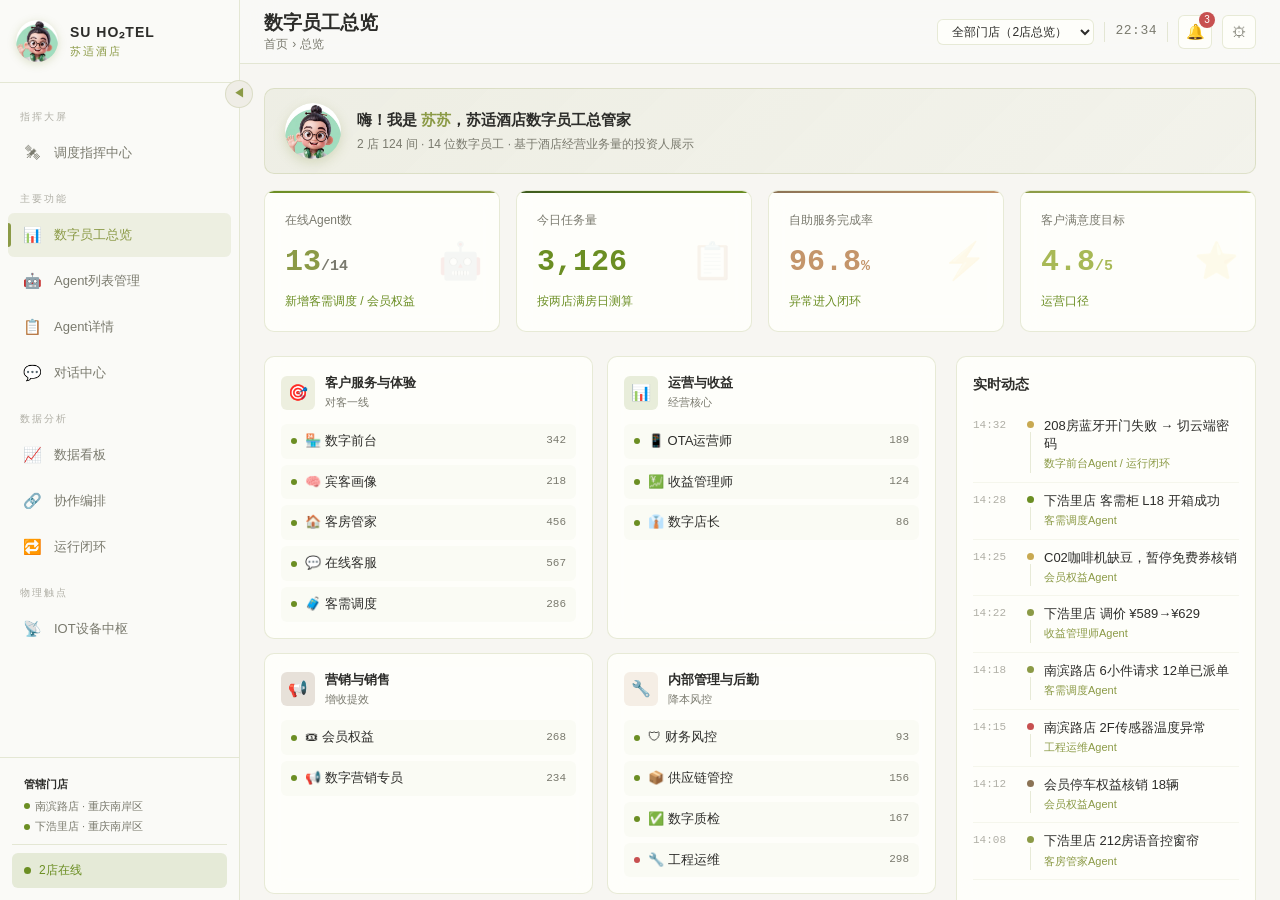
==== commit fc338b1e: "Remove simulated wording from hotel agent page" ====
--- a/index.html
+++ b/index.html
@@ -249,15 +249,15 @@
 <aside class="sidebar" id="sidebar"><div class="sidebar-header"><div class="logo-avatar"><img src="ip-avatar.jpg" alt="SU HO2TEL" onerror="this.parentNode.innerHTML='<div class=\'logo-o2\'><div class=\'logo-o2-inner\'></div></div>'"></div><div><div class="sidebar-title">SU HO₂TEL</div><div class="sidebar-subtitle">苏适酒店</div></div></div><div class="sidebar-toggle" onclick="toggleSidebar()">◀</div><nav class="sidebar-nav"><div class="nav-section-label">指挥大屏</div><div class="nav-item" data-view="command" onclick="switchView('command',this)"><span class="nav-item-icon">🛰</span><span class="nav-item-text">调度指挥中心</span></div><div class="nav-section-label">主要功能</div><div class="nav-item active" data-view="dashboard" onclick="switchView('dashboard',this)"><span class="nav-item-icon">📊</span><span class="nav-item-text">数字员工总览</span></div><div class="nav-item" data-view="agents" onclick="switchView('agents',this)"><span class="nav-item-icon">🤖</span><span class="nav-item-text">Agent列表管理</span></div><div class="nav-item" data-view="detail" onclick="switchView('detail',this)"><span class="nav-item-icon">📋</span><span class="nav-item-text">Agent详情</span></div><div class="nav-item" data-view="chat" onclick="switchView('chat',this)"><span class="nav-item-icon">💬</span><span class="nav-item-text">对话中心</span></div><div class="nav-section-label">数据分析</div><div class="nav-item" data-view="board" onclick="switchView('board',this)"><span class="nav-item-icon">📈</span><span class="nav-item-text">数据看板</span></div><div class="nav-item" data-view="orchestration" onclick="switchView('orchestration',this)"><span class="nav-item-icon">🔗</span><span class="nav-item-text">协作编排</span></div><div class="nav-item" data-view="loop" onclick="switchView('loop',this)"><span class="nav-item-icon">🔁</span><span class="nav-item-text">运行闭环</span></div><div class="nav-section-label">物理触点</div><div class="nav-item" data-view="iot" onclick="switchView('iot',this)"><span class="nav-item-icon">📡</span><span class="nav-item-text">IOT设备中枢</span></div></nav><div class="sidebar-footer"><div style="font-size:11px;color:var(--color-text-secondary);padding:6px 12px 8px;border-bottom:1px solid var(--color-border);margin-bottom:8px"><div style="font-weight:600;margin-bottom:4px;color:var(--color-text)">管辖门店</div><div style="display:flex;align-items:center;gap:5px;margin-bottom:3px"><span style="width:6px;height:6px;border-radius:50%;background:var(--color-green);display:inline-block"></span> 南滨路店 · 重庆南岸区</div><div style="display:flex;align-items:center;gap:5px"><span style="width:6px;height:6px;border-radius:50%;background:var(--color-green);display:inline-block"></span> 下浩里店 · 重庆南岸区</div></div><div class="sidebar-status"><span class="status-dot"></span><span>2店在线</span></div></div></aside>
 <div class="main-content"><header class="topbar"><div class="topbar-left"><div class="topbar-btn" onclick="document.getElementById('sidebar').classList.toggle('mobile-open')" style="display:none" id="mobile-menu-btn">☰</div><div class="topbar-titles"><div class="topbar-title" id="topbar-title">数字员工总览</div><div class="topbar-breadcrumb" id="topbar-breadcrumb">首页 › 总览</div></div></div><div class="topbar-right"><select style="padding:4px 10px;border:1px solid var(--color-border);border-radius:var(--radius-sm);background:var(--bg-card);color:var(--color-text);font-size:12px;font-family:inherit;cursor:pointer;outline:none"><option>全部门店（2店总览）</option><option>📍 南滨路店</option><option>📍 下浩里店</option></select><div class="topbar-divider"></div><div class="topbar-time" id="topbar-time"></div><div class="topbar-divider"></div><div class="topbar-btn">🔔<span class="badge">3</span></div><div class="topbar-btn">⚙</div></div></header>
 <div class="view-container">
-<div class="view" id="view-command"><div class="cmd-header"><div class="cmd-title">🛰 Agent 调度指挥中心</div><div class="cmd-sub">模拟运行沙盘 · 全域调度 · 数据流转</div><div class="cmd-stat-chip"><span class="dot"></span><span>2 店 124 间 · 14 Agent 沙盘运行</span></div><div class="cmd-clock" id="cmd-clock">14:32:08</div><button class="cmd-fs-btn" id="cmd-fs-btn" onclick="toggleCmdFullscreen()" title="一键全屏 / 按 ESC 退出"><span class="icon">⛶</span><span id="cmd-fs-label">全屏</span></button></div><div class="cmd-body"><aside class="cmd-kpi" id="cmd-kpi"></aside><main class="cmd-flow"><div class="flow-corner tl"></div><div class="flow-corner tr"></div><div class="flow-corner bl"></div><div class="flow-corner br"></div><svg id="cmd-svg" viewBox="0 0 1000 500" preserveAspectRatio="xMidYMid meet"><defs><marker id="cmd-arrow" viewBox="0 0 10 10" refX="9" refY="5" markerWidth="5" markerHeight="5" orient="auto"><path d="M0,0 L10,5 L0,10 z" fill="rgba(168,185,86,0.5)"/></marker></defs><g id="cmd-edges"></g><g id="cmd-nodes"></g><g id="cmd-sources"></g><g id="cmd-particles"></g></svg></main><aside class="cmd-stream"><div class="cmd-stream-hdr">模拟事件流</div><div class="cmd-stream-list" id="cmd-stream-list"></div></aside></div><div class="cmd-heatmap" id="cmd-heatmap"></div><div class="cmd-today-bar" id="cmd-today"></div></div>
-<div class="view active" id="view-dashboard"><div class="welcome-banner"><div class="welcome-avatar"><img src="ip-avatar.jpg" alt="苏苏"></div><div><div class="welcome-title">嗨！我是 <strong>苏苏</strong>，苏适酒店数字员工总管家</div><div class="welcome-sub">2 店 124 间 · 14 位数字员工 · 基于接近真实业务量的投资人展示沙盘</div></div></div><div class="kpi-grid"><div class="kpi-card"><div class="kpi-label">在线Agent数</div><div class="kpi-value">13<span style="font-size:15px;color:var(--color-text-secondary)">/14</span></div><div class="kpi-change">新增客需调度 / 会员权益</div><div class="kpi-icon">🤖</div></div><div class="kpi-card"><div class="kpi-label">今日模拟任务量</div><div class="kpi-value">3,126</div><div class="kpi-change">按两店满房日测算</div><div class="kpi-icon">📋</div></div><div class="kpi-card"><div class="kpi-label">自助服务完成率</div><div class="kpi-value">96.8<span style="font-size:15px">%</span></div><div class="kpi-change">异常进入闭环</div><div class="kpi-icon">⚡</div></div><div class="kpi-card"><div class="kpi-label">客户满意度目标</div><div class="kpi-value">4.8<span style="font-size:15px">/5</span></div><div class="kpi-change">模拟口径</div><div class="kpi-icon">⭐</div></div></div><div class="dashboard-grid"><div class="dashboard-left"><div class="category-grid" id="category-grid"></div><div class="trend-chart-container"><div class="card-header"><div class="card-title">24小时任务趋势</div><div style="font-size:12px;color:var(--color-text-secondary)">沙盘日</div></div><div class="trend-chart" id="trend-chart"></div><div class="trend-labels"><span>00</span><span>04</span><span>08</span><span>12</span><span>16</span><span>20</span><span>23</span></div></div></div><div class="activity-feed"><div class="card-title" style="margin-bottom:12px">模拟动态</div><div class="activity-list" id="activity-list"></div></div></div></div>
+<div class="view" id="view-command"><div class="cmd-header"><div class="cmd-title">🛰 Agent 调度指挥中心</div><div class="cmd-sub">运行指挥 · 全域调度 · 数据流转</div><div class="cmd-stat-chip"><span class="dot"></span><span>2 店 124 间 · 14 Agent 协同运行</span></div><div class="cmd-clock" id="cmd-clock">14:32:08</div><button class="cmd-fs-btn" id="cmd-fs-btn" onclick="toggleCmdFullscreen()" title="一键全屏 / 按 ESC 退出"><span class="icon">⛶</span><span id="cmd-fs-label">全屏</span></button></div><div class="cmd-body"><aside class="cmd-kpi" id="cmd-kpi"></aside><main class="cmd-flow"><div class="flow-corner tl"></div><div class="flow-corner tr"></div><div class="flow-corner bl"></div><div class="flow-corner br"></div><svg id="cmd-svg" viewBox="0 0 1000 500" preserveAspectRatio="xMidYMid meet"><defs><marker id="cmd-arrow" viewBox="0 0 10 10" refX="9" refY="5" markerWidth="5" markerHeight="5" orient="auto"><path d="M0,0 L10,5 L0,10 z" fill="rgba(168,185,86,0.5)"/></marker></defs><g id="cmd-edges"></g><g id="cmd-nodes"></g><g id="cmd-sources"></g><g id="cmd-particles"></g></svg></main><aside class="cmd-stream"><div class="cmd-stream-hdr">事件流</div><div class="cmd-stream-list" id="cmd-stream-list"></div></aside></div><div class="cmd-heatmap" id="cmd-heatmap"></div><div class="cmd-today-bar" id="cmd-today"></div></div>
+<div class="view active" id="view-dashboard"><div class="welcome-banner"><div class="welcome-avatar"><img src="ip-avatar.jpg" alt="苏苏"></div><div><div class="welcome-title">嗨！我是 <strong>苏苏</strong>，苏适酒店数字员工总管家</div><div class="welcome-sub">2 店 124 间 · 14 位数字员工 · 基于酒店经营业务量的投资人展示</div></div></div><div class="kpi-grid"><div class="kpi-card"><div class="kpi-label">在线Agent数</div><div class="kpi-value">13<span style="font-size:15px;color:var(--color-text-secondary)">/14</span></div><div class="kpi-change">新增客需调度 / 会员权益</div><div class="kpi-icon">🤖</div></div><div class="kpi-card"><div class="kpi-label">今日任务量</div><div class="kpi-value">3,126</div><div class="kpi-change">按两店满房日测算</div><div class="kpi-icon">📋</div></div><div class="kpi-card"><div class="kpi-label">自助服务完成率</div><div class="kpi-value">96.8<span style="font-size:15px">%</span></div><div class="kpi-change">异常进入闭环</div><div class="kpi-icon">⚡</div></div><div class="kpi-card"><div class="kpi-label">客户满意度目标</div><div class="kpi-value">4.8<span style="font-size:15px">/5</span></div><div class="kpi-change">运营口径</div><div class="kpi-icon">⭐</div></div></div><div class="dashboard-grid"><div class="dashboard-left"><div class="category-grid" id="category-grid"></div><div class="trend-chart-container"><div class="card-header"><div class="card-title">24小时任务趋势</div><div style="font-size:12px;color:var(--color-text-secondary)">今日</div></div><div class="trend-chart" id="trend-chart"></div><div class="trend-labels"><span>00</span><span>04</span><span>08</span><span>12</span><span>16</span><span>20</span><span>23</span></div></div></div><div class="activity-feed"><div class="card-title" style="margin-bottom:12px">实时动态</div><div class="activity-list" id="activity-list"></div></div></div></div>
 <div class="view" id="view-agents"><div class="list-toolbar"><div class="filter-group"><button class="filter-btn active" onclick="filterAgents('all',this)">全部</button><button class="filter-btn" onclick="filterAgents('service',this)">客户服务</button><button class="filter-btn" onclick="filterAgents('operation',this)">运营收益</button><button class="filter-btn" onclick="filterAgents('marketing',this)">营销销售</button><button class="filter-btn" onclick="filterAgents('internal',this)">内部管理</button></div><div style="display:flex;gap:8px;align-items:center"><div class="search-box"><span style="color:var(--color-text-dim)">🔍</span><input type="text" placeholder="搜索..." oninput="searchAgents(this.value)"></div><div class="view-toggle"><button class="view-toggle-btn active" onclick="setListView('grid',this)">⊞</button><button class="view-toggle-btn" onclick="setListView('list',this)">☰</button></div></div></div><div class="agent-grid" id="agent-grid"></div></div>
 <div class="view" id="view-detail"><div style="font-size:13px;color:var(--color-text-secondary);cursor:pointer;margin-bottom:14px" onclick="switchView('agents',document.querySelector('[data-view=agents]'))">← 返回列表</div><div class="detail-layout"><div class="detail-sidebar"><div class="detail-avatar" style="background:rgba(139,154,70,0.12)"><div class="pulse-ring"></div>🏪</div><div class="detail-name">数字前台Agent</div><div class="detail-category">客户服务 · 对客一线</div><div class="badge-status running" style="margin-bottom:12px"><span class="dot"></span>运行中</div><div class="detail-desc">负责酒店前台核心业务智能化处理，包括宾客身份核验、入住退房、房卡发放、发票开具及夜间值守。</div><div class="detail-tags"><span class="tag">迎宾核验</span><span class="tag">入住退房</span><span class="tag">发卡开票</span><span class="tag">夜间值守</span></div><div class="detail-stats"><div class="detail-stat-item"><span class="detail-stat-label">累计服务</span><span class="detail-stat-value">128,456次</span></div><div class="detail-stat-item"><span class="detail-stat-label">运行</span><span class="detail-stat-value">342天</span></div><div class="detail-stat-item"><span class="detail-stat-label">版本</span><span class="detail-stat-value">v3.2.1</span></div></div></div><div class="detail-main"><div class="detail-tabs"><button class="detail-tab active" onclick="switchDetailTab('live',this)">实时动态</button><button class="detail-tab" onclick="switchDetailTab('config',this)">运行配置</button><button class="detail-tab" onclick="switchDetailTab('performance',this)">性能监控</button><button class="detail-tab" onclick="switchDetailTab('history',this)">任务历史</button><button class="detail-tab" onclick="switchDetailTab('logs',this)">运行日志</button><button class="detail-tab" onclick="switchDetailTab('stack',this)">依赖与数据</button></div><div class="detail-tab-content"><div class="tab-panel active" id="tab-live"><div class="live-status-bar" id="liveStatusBar"></div><div class="live-toolbar"><div class="live-toolbar-left"><span style="font-size:12px;color:var(--color-text-secondary)">事件流</span></div><div class="live-toolbar-right"><button class="btn btn-sm" id="livePauseBtn" onclick="toggleLivePause()">⏸ 暂停</button><button class="btn btn-sm" onclick="clearLiveFeed()">清空</button></div></div><div class="live-feed" id="liveFeed"></div></div><div class="tab-panel" id="tab-config"><div class="config-form"><div class="form-row"><div class="form-group"><label class="form-label">Agent名称</label><input class="form-input" value="数字前台Agent"></div><div class="form-group"><label class="form-label">运行模式</label><select class="form-select"><option selected>自动模式</option><option>半自动</option></select></div></div><div class="form-row"><div class="form-group"><label class="form-label">响应超时(秒)</label><input class="form-input" type="number" value="30"></div><div class="form-group"><label class="form-label">最大并发</label><input class="form-input" type="number" value="50"></div></div><div class="form-group"><label class="form-label">系统提示词</label><textarea class="form-textarea" rows="3">你是苏适酒店数字前台员工，负责入住退房、身份核验等服务。请保持专业温暖的态度，体现"以好空气，定义舒适旅宿"的品牌理念。</textarea></div><div class="form-row"><div class="form-toggle" onclick="this.querySelector('.toggle-track').classList.toggle('active')"><div class="toggle-track active"><div class="toggle-thumb"></div></div><span style="font-size:13px">自动学习</span></div><div class="form-toggle" onclick="this.querySelector('.toggle-track').classList.toggle('active')"><div class="toggle-track active"><div class="toggle-thumb"></div></div><span style="font-size:13px">异常上报</span></div></div><div style="display:flex;gap:8px;margin-top:8px"><button class="btn btn-primary">保存配置</button><button class="btn">恢复默认</button></div></div></div><div class="tab-panel" id="tab-performance"><div class="perf-grid" id="perf-grid"></div></div><div class="tab-panel" id="tab-history"><table><thead><tr><th>ID</th><th>类型</th><th>描述</th><th>状态</th><th>耗时</th><th>时间</th></tr></thead><tbody id="task-history-body"></tbody></table></div><div class="tab-panel" id="tab-logs"><div style="display:flex;gap:6px;margin-bottom:10px"><button class="filter-btn active">全部</button><button class="filter-btn">INFO</button><button class="filter-btn">WARN</button><button class="filter-btn">ERROR</button></div><div class="log-terminal" id="log-terminal"></div></div><div class="tab-panel" id="tab-stack"><div style="display:flex;gap:6px;margin-bottom:14px;flex-wrap:wrap;align-items:center"><span style="font-size:12px;color:var(--color-text-secondary);margin-right:4px">查看：</span><button class="filter-btn stack-btn active" onclick="renderAgentStack('front-desk',this)">🏪 数字前台</button><button class="filter-btn stack-btn" onclick="renderAgentStack('housekeeper',this)">🏠 客房管家</button><button class="filter-btn stack-btn" onclick="renderAgentStack('ota',this)">📱 OTA运营师</button><button class="filter-btn stack-btn" onclick="renderAgentStack('revenue',this)">💹 收益管理师</button><span style="font-size:11px;color:var(--color-text-dim);margin-left:8px">· 其余 8 个 Agent 资料整理中</span></div><div id="stack-content"></div></div></div></div><div class="detail-right"><div class="action-card"><div style="font-size:13px;font-weight:600;margin-bottom:10px">快速操作</div><button class="btn btn-success" style="width:100%;justify-content:center;margin-bottom:6px">▶ 启动</button><button class="btn" style="width:100%;justify-content:center;margin-bottom:6px">⏸ 暂停</button><button class="btn" style="width:100%;justify-content:center;margin-bottom:6px">🔄 重启</button><button class="btn btn-danger" style="width:100%;justify-content:center">⏹ 停止</button></div><div class="action-card"><div style="font-size:13px;font-weight:600;margin-bottom:8px">协作Agent</div><div style="font-size:12px"><div style="padding:5px 0;border-bottom:1px solid rgba(139,154,70,0.08)">🧠 宾客画像</div><div style="padding:5px 0;border-bottom:1px solid rgba(255,255,255,0.04)">🏠 客房管家</div><div style="padding:5px 0">💹 收益管理师</div></div></div></div></div></div>
 <div class="view" id="view-chat"><div class="chat-layout"><div class="chat-sidebar"><div class="chat-sidebar-header">对话中心</div><div class="chat-sidebar-search"><input type="text" placeholder="搜索Agent..." oninput="filterChatList(this.value)"></div><div class="chat-agent-list" id="chat-agent-list"></div></div><div class="chat-main"><div class="chat-header"><div class="chat-header-info"><div class="chat-header-avatar" id="chat-header-avatar" style="background:rgba(139,154,70,0.15)">🏪</div><div><div style="font-size:14px;font-weight:600" id="chat-header-name">数字前台Agent</div><div style="font-size:11px;color:var(--color-green)" id="chat-header-status">● 在线</div></div></div></div><div class="chat-messages" id="chat-messages"></div><div class="chat-input-area"><div class="chat-input-box"><input type="text" placeholder="输入消息..." id="chat-input" onkeypress="if(event.key==='Enter')sendChatMsg()"><button class="chat-send-btn" onclick="sendChatMsg()">➤</button></div><div class="quick-commands" id="chat-quick-cmds"></div></div></div><div class="chat-right-panel"><div class="chat-right-section"><div class="chat-right-title">能力列表</div><div class="ability-list" id="chat-abilities"></div></div><div class="chat-right-section"><div class="chat-right-title">实时数据</div><div id="chat-context-data"></div></div></div></div></div>
 <div class="view" id="view-board"><div class="board-grid"><div class="board-section"><div class="board-section-title">💰 营收数据</div><div class="board-metrics"><div class="board-metric"><div class="board-metric-label">RevPAR</div><div class="board-metric-value" style="color:var(--color-primary)">¥486</div><div class="board-metric-change" style="color:var(--color-green)">↑ 8.2%</div></div><div class="board-metric"><div class="board-metric-label">ADR</div><div class="board-metric-value" style="color:var(--color-green)">¥589</div><div class="board-metric-change" style="color:var(--color-green)">↑ 5.1%</div></div><div class="board-metric"><div class="board-metric-label">OCC%</div><div class="board-metric-value" style="color:var(--color-warm)">82.5%</div><div class="board-metric-change" style="color:var(--color-green)">↑ 3.2%</div></div><div class="board-metric"><div class="board-metric-label">GOP</div><div class="board-metric-value" style="color:var(--color-primary-light)">¥38.6w</div><div class="board-metric-change" style="color:var(--color-green)">↑ 12.5%</div></div></div><div class="board-chart" id="board-rev-chart"></div></div><div class="board-section"><div class="board-section-title">😊 客户体验</div><div class="board-metrics"><div class="board-metric"><div class="board-metric-label">满意度</div><div class="board-metric-value" style="color:var(--color-green)">96.3%</div><div class="board-metric-change" style="color:var(--color-green)">↑ 1.2%</div></div><div class="board-metric"><div class="board-metric-label">好评率</div><div class="board-metric-value" style="color:var(--color-primary)">94.8%</div><div class="board-metric-change" style="color:var(--color-green)">↑ 2.1%</div></div><div class="board-metric"><div class="board-metric-label">投诉响应</div><div class="board-metric-value" style="color:var(--color-yellow)">3.2m</div><div class="board-metric-change" style="color:var(--color-green)">↓ 18%</div></div><div class="board-metric"><div class="board-metric-label">NPS</div><div class="board-metric-value" style="color:var(--color-brown)">72</div><div class="board-metric-change" style="color:var(--color-green)">↑ 5</div></div></div><div class="board-chart" id="board-sat-chart"></div></div><div class="board-section"><div class="board-section-title">📱 渠道表现</div><div style="display:flex;align-items:center;gap:16px"><div class="board-donut" style="background:conic-gradient(var(--color-primary) 0% 35%,var(--color-green) 35% 55%,var(--color-warm) 55% 75%,var(--color-brown) 75% 88%,var(--color-yellow) 88% 100%)"><div class="board-donut-center"><div class="board-donut-value">2,156</div><div class="board-donut-label">总订单</div></div></div><div style="flex:1"><div class="board-legend" style="flex-direction:column;align-items:flex-start"><div class="board-legend-item"><div class="board-legend-dot" style="background:var(--color-primary)"></div>携程 35%</div><div class="board-legend-item"><div class="board-legend-dot" style="background:var(--color-green)"></div>美团 20%</div><div class="board-legend-item"><div class="board-legend-dot" style="background:var(--color-warm)"></div>飞猪 20%</div><div class="board-legend-item"><div class="board-legend-dot" style="background:var(--color-brown)"></div>直销 13%</div><div class="board-legend-item"><div class="board-legend-dot" style="background:var(--color-yellow)"></div>其他 12%</div></div></div></div></div><div class="board-section"><div class="board-section-title">🔧 运维效率</div><div class="board-metrics" style="margin-bottom:14px"><div class="board-metric"><div class="board-metric-label">故障率</div><div class="board-metric-value" style="color:var(--color-green)">0.3%</div><div class="board-metric-change" style="color:var(--color-green)">↓ 0.2%</div></div><div class="board-metric"><div class="board-metric-label">工单处理</div><div class="board-metric-value" style="color:var(--color-primary)">15m</div><div class="board-metric-change" style="color:var(--color-green)">↓ 25%</div></div></div><div class="h-bar-group"><div class="h-bar-item"><span class="h-bar-label">客房照明</span><div class="h-bar-track"><div class="h-bar-fill" style="width:72%;background:var(--gradient-brand)">72%</div></div></div><div class="h-bar-item"><span class="h-bar-label">中央空调</span><div class="h-bar-track"><div class="h-bar-fill" style="width:65%;background:var(--gradient-nature)">65%</div></div></div><div class="h-bar-item"><span class="h-bar-label">电梯系统</span><div class="h-bar-track"><div class="h-bar-fill" style="width:88%;background:var(--gradient-warm)">88%</div></div></div><div class="h-bar-item"><span class="h-bar-label">新风系统</span><div class="h-bar-track"><div class="h-bar-fill" style="width:95%;background:var(--gradient-olive)">95%</div></div></div></div></div></div></div>
 <div class="view" id="view-orchestration"><div class="orch-layout"><div class="orch-main"><div class="workflow-templates"><div class="workflow-template-card active" onclick="selectWorkflow(0,this)">🔑 客户入住</div><div class="workflow-template-card" onclick="selectWorkflow(1,this)">🚪 退房结账</div><div class="workflow-template-card" onclick="selectWorkflow(2,this)">😤 投诉处理</div><div class="workflow-template-card" onclick="selectWorkflow(3,this)">🎉 活动营销</div></div><div class="orch-canvas-container"><div class="orch-canvas" id="orch-canvas"><svg id="orch-svg"></svg></div></div><div style="font-size:13px;font-weight:600;margin-bottom:6px">活跃工作流</div><div class="orch-workflows-list" id="orch-workflows-list"></div></div><div class="orch-right-panel"><div class="orch-detail-title">🔑 客户入住流程</div><div style="display:flex;align-items:center;gap:8px;margin-bottom:14px"><span class="badge-status running"><span class="dot"></span>进行中</span><span style="font-size:12px;color:var(--color-text-secondary)">3/5步</span></div><div style="font-size:11px;color:var(--color-text-secondary);margin-bottom:6px">触发条件</div><div style="font-size:12px;padding:7px 10px;background:rgba(139,154,70,0.03);border-radius:var(--radius-sm);margin-bottom:14px">宾客到达 / 预订时间到达</div><div style="font-size:11px;color:var(--color-text-secondary);margin-bottom:8px">执行步骤</div><div class="orch-step-list" id="orch-step-list"></div><div class="orch-stats"><div class="orch-stat"><div class="orch-stat-value" style="color:var(--color-primary)">3:24</div><div class="orch-stat-label">平均耗时</div></div><div class="orch-stat"><div class="orch-stat-value" style="color:var(--color-green)">98.5%</div><div class="orch-stat-label">成功率</div></div><div class="orch-stat"><div class="orch-stat-value" style="color:var(--color-warm)">87</div><div class="orch-stat-label">今日执行</div></div><div class="orch-stat"><div class="orch-stat-value" style="color:var(--color-brown)">4</div><div class="orch-stat-label">参与Agent</div></div></div></div></div></div>
-<div class="view" id="view-loop"><div class="loop-hero"><div class="loop-hero-title">🔁 Agent 运行闭环沙盘</div><div class="loop-hero-sub">以下为接近真实业务量的模拟数据：每个自助入住失败、开门失败、客控失败、投诉、续住、咖啡机缺料、发票异常都会进入任务闭环，形成运行记录、工具调用、人工反馈、训练样本和评测用例。</div></div><div class="loop-kpis"><div class="loop-kpi"><div class="loop-kpi-label">今日 AgentTask</div><div class="loop-kpi-value">186</div><div class="loop-kpi-label">31 条需人工确认</div></div><div class="loop-kpi"><div class="loop-kpi-label">AgentRun</div><div class="loop-kpi-value">3,126</div><div class="loop-kpi-label">平均耗时 1.8s</div></div><div class="loop-kpi"><div class="loop-kpi-label">ToolCall</div><div class="loop-kpi-value">8,742</div><div class="loop-kpi-label">失败重试 42 次</div></div><div class="loop-kpi"><div class="loop-kpi-label">关闭率</div><div class="loop-kpi-value">91.4%</div><div class="loop-kpi-label">未闭环 16 单</div></div></div><div class="loop-layout"><div class="loop-panel"><div class="loop-panel-title">运行链路</div><div class="loop-stage-grid"><div class="loop-stage"><div class="loop-stage-code">AgentTask</div><div class="loop-stage-name">生成任务</div><div class="loop-stage-desc">异常或请求进入统一待办，绑定门店、房号、客人、责任 Agent。</div></div><div class="loop-stage"><div class="loop-stage-code">AgentRun</div><div class="loop-stage-name">记录运行</div><div class="loop-stage-desc">保存意图、路由、耗时、模型画像和最终状态。</div></div><div class="loop-stage"><div class="loop-stage-code">ToolCall</div><div class="loop-stage-name">工具调用</div><div class="loop-stage-desc">记录 PMS、门锁、客控、发票、支付、工单等调用摘要。</div></div><div class="loop-stage"><div class="loop-stage-code">Feedback</div><div class="loop-stage-name">关闭反馈</div><div class="loop-stage-desc">人工确认是否处理正确，记录实际原因和解决动作。</div></div><div class="loop-stage"><div class="loop-stage-code">TrainingSample</div><div class="loop-stage-name">沉淀样本</div><div class="loop-stage-desc">偏差样本进入复盘池，优秀样本晋升 Prompt/RAG 候选。</div></div><div class="loop-stage"><div class="loop-stage-code">EvalCase</div><div class="loop-stage-name">发布评测</div><div class="loop-stage-desc">新策略发布前回归权限、路由、服务时效和安全边界。</div></div></div><div class="loop-panel-title">今日闭环样例</div><div class="loop-case-list"><div class="loop-case"><div class="loop-case-id">TASK-4108</div><div><div class="loop-case-title">208 房蓝牙开门失败 2 次</div><div class="loop-case-meta">数字前台 → 门锁 SDK → 工程运维 · 已切换云端临时密码</div></div><div class="loop-case-state">已关闭 4m</div></div><div class="loop-case"><div class="loop-case-id">TASK-4112</div><div><div class="loop-case-title">212 房客控空调无响应</div><div class="loop-case-meta">客房管家 → IoT 网关 → 工程运维 · 控制阀疑似离线</div></div><div class="loop-case-state warn">处理中</div></div><div class="loop-case"><div class="loop-case-id">TASK-4116</div><div><div class="loop-case-title">咖啡机 C02 缺豆影响 6 单</div><div class="loop-case-meta">会员权益 → 供应链 → 客需调度 · 已补偿 2 张咖啡券</div></div><div class="loop-case-state">已关闭 18m</div></div><div class="loop-case"><div class="loop-case-id">TASK-4120</div><div><div class="loop-case-title">发票抬头校验失败</div><div class="loop-case-meta">数字前台 → 财务风控 · 需人工复核税号</div></div><div class="loop-case-state danger">待人工</div></div></div></div><div class="loop-side-stack"><div class="loop-panel"><div class="loop-panel-title">闭环规则</div><div class="loop-rule"><div class="loop-rule-icon">⏱</div><div><div class="loop-rule-name">SLA 分级</div><div class="loop-rule-desc">开门/安全 3 分钟升级，客控 10 分钟升级，发票/权益 30 分钟升级。</div></div></div><div class="loop-rule"><div class="loop-rule-icon">🔐</div><div><div class="loop-rule-name">敏感动作留痕</div><div class="loop-rule-desc">开门、押金、身份证、人脸、发票全部记录工具调用摘要与操作者。</div></div></div><div class="loop-rule"><div class="loop-rule-icon">🧠</div><div><div class="loop-rule-name">偏差学习</div><div class="loop-rule-desc">路由错误、责任部门错误、补偿策略错误自动进入训练样本复盘池。</div></div></div></div><div class="loop-panel"><div class="loop-panel-title">模拟口径</div><div class="loop-rule"><div class="loop-rule-icon">🏨</div><div><div class="loop-rule-name">两店 124 间</div><div class="loop-rule-desc">按 82% OCC、1.6 人/间、日均 2.4 次住中服务请求测算。</div></div></div><div class="loop-rule"><div class="loop-rule-icon">📊</div><div><div class="loop-rule-name">展示数据</div><div class="loop-rule-desc">数据用于投资人沙盘，不代表已接生产 PMS、门锁或公安系统。</div></div></div></div></div></div></div>
-<div class="view" id="view-iot"><div class="iot-hero"><div class="iot-hero-title">📡 IOT 设备中枢 · 模拟接入台账</div><div class="iot-hero-sub">把门锁、客控、咖啡机、洗衣机、行李柜、取餐柜、车场等物理触点抽象成 Agent 可调用工具。当前为沙盘数据，展示未来接入后的在线率、调用日志、权限矩阵、失败重试和人工接管能力。</div></div><div class="iot-kpis"><div class="iot-kpi"><div class="iot-kpi-label">模拟设备总数</div><div class="iot-kpi-value">486</div><div class="iot-kpi-label">两店 124 间房</div></div><div class="iot-kpi"><div class="iot-kpi-label">在线率</div><div class="iot-kpi-value">98.7%</div><div class="iot-kpi-label">6 台离线 / 2 台故障</div></div><div class="iot-kpi"><div class="iot-kpi-label">今日设备调用</div><div class="iot-kpi-value">1,936</div><div class="iot-kpi-label">开门占 43%</div></div><div class="iot-kpi"><div class="iot-kpi-label">人工接管</div><div class="iot-kpi-value">11</div><div class="iot-kpi-label">均已进入闭环</div></div></div><div class="iot-grid"><div class="iot-panel"><div class="iot-panel-title">设备台账</div><table class="iot-device-table"><thead><tr><th>类别</th><th>数量</th><th>在线率</th><th>状态</th></tr></thead><tbody><tr><td><div class="iot-device-name">智能门锁</div><div style="color:var(--color-text-secondary)">蓝牙 + 云端密码</div></td><td>124</td><td>99.2%</td><td><span class="iot-status">稳定</span></td></tr><tr><td><div class="iot-device-name">客控主机</div><div style="color:var(--color-text-secondary)">灯光 / 空调 / 窗帘</div></td><td>124</td><td>98.4%</td><td><span class="iot-status warn">2F 异常</span></td></tr><tr><td><div class="iot-device-name">咖啡机</div><div style="color:var(--color-text-secondary)">扫码出杯 / 库存回传</div></td><td>4</td><td>75.0%</td><td><span class="iot-status warn">1 台缺豆</span></td></tr><tr><td><div class="iot-device-name">洗衣机</div><div style="color:var(--color-text-secondary)">预约队列 / 完成提醒</div></td><td>6</td><td>100%</td><td><span class="iot-status">稳定</span></td></tr><tr><td><div class="iot-device-name">行李柜 / 客需柜</div><div style="color:var(--color-text-secondary)">扫码开箱 / 权益校验</div></td><td>72 格</td><td>97.2%</td><td><span class="iot-status">稳定</span></td></tr><tr><td><div class="iot-device-name">车场道闸</div><div style="color:var(--color-text-secondary)">车牌识别 / 权益抵扣</div></td><td>2 套</td><td>100%</td><td><span class="iot-status">稳定</span></td></tr></tbody></table></div><div class="iot-panel"><div class="iot-panel-title">Agent 调用日志</div><div class="iot-call-row"><div class="iot-time">14:31</div><div><div>208 房蓝牙开门失败，降级云端密码</div><div class="iot-call-agent">数字前台 Agent → 门锁网关</div></div><span class="iot-status warn">已重试</span></div><div class="iot-call-row"><div class="iot-time">14:26</div><div><div>212 房空调设定 24°C，无状态回读</div><div class="iot-call-agent">客房管家 Agent → 客控主机</div></div><span class="iot-status danger">人工接管</span></div><div class="iot-call-row"><div class="iot-time">14:18</div><div><div>C02 咖啡机豆仓低于 8%，暂停免费券核销</div><div class="iot-call-agent">会员权益 Agent → 供应链管控 Agent</div></div><span class="iot-status warn">补货中</span></div><div class="iot-call-row"><div class="iot-time">14:07</div><div><div>行李柜 L18 开箱成功，绑定 3 小时取件码</div><div class="iot-call-agent">客需调度 Agent → 行李柜网关</div></div><span class="iot-status">成功</span></div><div class="iot-call-row"><div class="iot-time">13:52</div><div><div>洗衣机 W03 预约完成，推送小程序提醒</div><div class="iot-call-agent">会员权益 Agent → 小程序 BFF</div></div><span class="iot-status">成功</span></div></div><div class="iot-panel"><div class="iot-panel-title">权限矩阵</div><div class="iot-policy-grid"><div class="iot-policy"><h4>数字前台</h4><p>可发临时房卡、续期房卡、发票申请；不可直接远程开门，必须客人本人确认。</p></div><div class="iot-policy"><h4>客房管家</h4><p>可调客控、派送客需、读取房内设备状态；不可读取身份证、人脸、支付信息。</p></div><div class="iot-policy"><h4>工程运维</h4><p>可接管故障设备、重启网关、生成维修工单；远程门锁动作需总控审批。</p></div></div></div><div class="iot-panel"><div class="iot-panel-title">失败重试 / 人工接管</div><div class="loop-rule"><div class="loop-rule-icon">1</div><div><div class="loop-rule-name">第一次失败</div><div class="loop-rule-desc">自动重试或切备用通道，例如蓝牙开门失败后切云端临时密码。</div></div></div><div class="loop-rule"><div class="loop-rule-icon">2</div><div><div class="loop-rule-name">第二次失败</div><div class="loop-rule-desc">进入 AgentTask，通知责任 Agent，并向客人展示可理解的进度。</div></div></div><div class="loop-rule"><div class="loop-rule-icon">3</div><div><div class="loop-rule-name">超过 SLA</div><div class="loop-rule-desc">升级人工远程客服或店长，同时沉淀 ToolCall、Feedback 和训练样本。</div></div></div></div></div></div>
+<div class="view" id="view-loop"><div class="loop-hero"><div class="loop-hero-title">🔁 Agent 运行闭环</div><div class="loop-hero-sub">基于酒店运营场景：每个自助入住失败、开门失败、客控失败、投诉、续住、咖啡机缺料、发票异常都会进入任务闭环，形成运行记录、工具调用、人工反馈、训练样本和评测用例。</div></div><div class="loop-kpis"><div class="loop-kpi"><div class="loop-kpi-label">今日 AgentTask</div><div class="loop-kpi-value">186</div><div class="loop-kpi-label">31 条需人工确认</div></div><div class="loop-kpi"><div class="loop-kpi-label">AgentRun</div><div class="loop-kpi-value">3,126</div><div class="loop-kpi-label">平均耗时 1.8s</div></div><div class="loop-kpi"><div class="loop-kpi-label">ToolCall</div><div class="loop-kpi-value">8,742</div><div class="loop-kpi-label">失败重试 42 次</div></div><div class="loop-kpi"><div class="loop-kpi-label">关闭率</div><div class="loop-kpi-value">91.4%</div><div class="loop-kpi-label">未闭环 16 单</div></div></div><div class="loop-layout"><div class="loop-panel"><div class="loop-panel-title">运行链路</div><div class="loop-stage-grid"><div class="loop-stage"><div class="loop-stage-code">AgentTask</div><div class="loop-stage-name">生成任务</div><div class="loop-stage-desc">异常或请求进入统一待办，绑定门店、房号、客人、责任 Agent。</div></div><div class="loop-stage"><div class="loop-stage-code">AgentRun</div><div class="loop-stage-name">记录运行</div><div class="loop-stage-desc">保存意图、路由、耗时、模型画像和最终状态。</div></div><div class="loop-stage"><div class="loop-stage-code">ToolCall</div><div class="loop-stage-name">工具调用</div><div class="loop-stage-desc">记录 PMS、门锁、客控、发票、支付、工单等调用摘要。</div></div><div class="loop-stage"><div class="loop-stage-code">Feedback</div><div class="loop-stage-name">关闭反馈</div><div class="loop-stage-desc">人工确认是否处理正确，记录实际原因和解决动作。</div></div><div class="loop-stage"><div class="loop-stage-code">TrainingSample</div><div class="loop-stage-name">沉淀样本</div><div class="loop-stage-desc">偏差样本进入复盘池，优秀样本晋升 Prompt/RAG 候选。</div></div><div class="loop-stage"><div class="loop-stage-code">EvalCase</div><div class="loop-stage-name">发布评测</div><div class="loop-stage-desc">新策略发布前回归权限、路由、服务时效和安全边界。</div></div></div><div class="loop-panel-title">今日闭环样例</div><div class="loop-case-list"><div class="loop-case"><div class="loop-case-id">TASK-4108</div><div><div class="loop-case-title">208 房蓝牙开门失败 2 次</div><div class="loop-case-meta">数字前台 → 门锁 SDK → 工程运维 · 已切换云端临时密码</div></div><div class="loop-case-state">已关闭 4m</div></div><div class="loop-case"><div class="loop-case-id">TASK-4112</div><div><div class="loop-case-title">212 房客控空调无响应</div><div class="loop-case-meta">客房管家 → IoT 网关 → 工程运维 · 控制阀疑似离线</div></div><div class="loop-case-state warn">处理中</div></div><div class="loop-case"><div class="loop-case-id">TASK-4116</div><div><div class="loop-case-title">咖啡机 C02 缺豆影响 6 单</div><div class="loop-case-meta">会员权益 → 供应链 → 客需调度 · 已补偿 2 张咖啡券</div></div><div class="loop-case-state">已关闭 18m</div></div><div class="loop-case"><div class="loop-case-id">TASK-4120</div><div><div class="loop-case-title">发票抬头校验失败</div><div class="loop-case-meta">数字前台 → 财务风控 · 需人工复核税号</div></div><div class="loop-case-state danger">待人工</div></div></div></div><div class="loop-side-stack"><div class="loop-panel"><div class="loop-panel-title">闭环规则</div><div class="loop-rule"><div class="loop-rule-icon">⏱</div><div><div class="loop-rule-name">SLA 分级</div><div class="loop-rule-desc">开门/安全 3 分钟升级，客控 10 分钟升级，发票/权益 30 分钟升级。</div></div></div><div class="loop-rule"><div class="loop-rule-icon">🔐</div><div><div class="loop-rule-name">敏感动作留痕</div><div class="loop-rule-desc">开门、押金、身份证、人脸、发票全部记录工具调用摘要与操作者。</div></div></div><div class="loop-rule"><div class="loop-rule-icon">🧠</div><div><div class="loop-rule-name">偏差学习</div><div class="loop-rule-desc">路由错误、责任部门错误、补偿策略错误自动进入训练样本复盘池。</div></div></div></div><div class="loop-panel"><div class="loop-panel-title">运营口径</div><div class="loop-rule"><div class="loop-rule-icon">🏨</div><div><div class="loop-rule-name">两店 124 间</div><div class="loop-rule-desc">按 82% OCC、1.6 人/间、日均 2.4 次住中服务请求测算。</div></div></div><div class="loop-rule"><div class="loop-rule-icon">📊</div><div><div class="loop-rule-name">展示数据</div><div class="loop-rule-desc">数据用于投资人展示，体现系统接入后的运行口径。</div></div></div></div></div></div></div>
+<div class="view" id="view-iot"><div class="iot-hero"><div class="iot-hero-title">📡 IOT 设备中枢 · 接入台账</div><div class="iot-hero-sub">把门锁、客控、咖啡机、洗衣机、行李柜、取餐柜、车场等物理触点抽象成 Agent 可调用工具。当前展示在线率、调用日志、权限矩阵、失败重试和人工接管能力。</div></div><div class="iot-kpis"><div class="iot-kpi"><div class="iot-kpi-label">设备总数</div><div class="iot-kpi-value">486</div><div class="iot-kpi-label">两店 124 间房</div></div><div class="iot-kpi"><div class="iot-kpi-label">在线率</div><div class="iot-kpi-value">98.7%</div><div class="iot-kpi-label">6 台离线 / 2 台故障</div></div><div class="iot-kpi"><div class="iot-kpi-label">今日设备调用</div><div class="iot-kpi-value">1,936</div><div class="iot-kpi-label">开门占 43%</div></div><div class="iot-kpi"><div class="iot-kpi-label">人工接管</div><div class="iot-kpi-value">11</div><div class="iot-kpi-label">均已进入闭环</div></div></div><div class="iot-grid"><div class="iot-panel"><div class="iot-panel-title">设备台账</div><table class="iot-device-table"><thead><tr><th>类别</th><th>数量</th><th>在线率</th><th>状态</th></tr></thead><tbody><tr><td><div class="iot-device-name">智能门锁</div><div style="color:var(--color-text-secondary)">蓝牙 + 云端密码</div></td><td>124</td><td>99.2%</td><td><span class="iot-status">稳定</span></td></tr><tr><td><div class="iot-device-name">客控主机</div><div style="color:var(--color-text-secondary)">灯光 / 空调 / 窗帘</div></td><td>124</td><td>98.4%</td><td><span class="iot-status warn">2F 异常</span></td></tr><tr><td><div class="iot-device-name">咖啡机</div><div style="color:var(--color-text-secondary)">扫码出杯 / 库存回传</div></td><td>4</td><td>75.0%</td><td><span class="iot-status warn">1 台缺豆</span></td></tr><tr><td><div class="iot-device-name">洗衣机</div><div style="color:var(--color-text-secondary)">预约队列 / 完成提醒</div></td><td>6</td><td>100%</td><td><span class="iot-status">稳定</span></td></tr><tr><td><div class="iot-device-name">行李柜 / 客需柜</div><div style="color:var(--color-text-secondary)">扫码开箱 / 权益校验</div></td><td>72 格</td><td>97.2%</td><td><span class="iot-status">稳定</span></td></tr><tr><td><div class="iot-device-name">车场道闸</div><div style="color:var(--color-text-secondary)">车牌识别 / 权益抵扣</div></td><td>2 套</td><td>100%</td><td><span class="iot-status">稳定</span></td></tr></tbody></table></div><div class="iot-panel"><div class="iot-panel-title">Agent 调用日志</div><div class="iot-call-row"><div class="iot-time">14:31</div><div><div>208 房蓝牙开门失败，降级云端密码</div><div class="iot-call-agent">数字前台 Agent → 门锁网关</div></div><span class="iot-status warn">已重试</span></div><div class="iot-call-row"><div class="iot-time">14:26</div><div><div>212 房空调设定 24°C，无状态回读</div><div class="iot-call-agent">客房管家 Agent → 客控主机</div></div><span class="iot-status danger">人工接管</span></div><div class="iot-call-row"><div class="iot-time">14:18</div><div><div>C02 咖啡机豆仓低于 8%，暂停免费券核销</div><div class="iot-call-agent">会员权益 Agent → 供应链管控 Agent</div></div><span class="iot-status warn">补货中</span></div><div class="iot-call-row"><div class="iot-time">14:07</div><div><div>行李柜 L18 开箱成功，绑定 3 小时取件码</div><div class="iot-call-agent">客需调度 Agent → 行李柜网关</div></div><span class="iot-status">成功</span></div><div class="iot-call-row"><div class="iot-time">13:52</div><div><div>洗衣机 W03 预约完成，推送小程序提醒</div><div class="iot-call-agent">会员权益 Agent → 小程序 BFF</div></div><span class="iot-status">成功</span></div></div><div class="iot-panel"><div class="iot-panel-title">权限矩阵</div><div class="iot-policy-grid"><div class="iot-policy"><h4>数字前台</h4><p>可发临时房卡、续期房卡、发票申请；不可直接远程开门，必须客人本人确认。</p></div><div class="iot-policy"><h4>客房管家</h4><p>可调客控、派送客需、读取房内设备状态；不可读取身份证、人脸、支付信息。</p></div><div class="iot-policy"><h4>工程运维</h4><p>可接管故障设备、重启网关、生成维修工单；远程门锁动作需总控审批。</p></div></div></div><div class="iot-panel"><div class="iot-panel-title">失败重试 / 人工接管</div><div class="loop-rule"><div class="loop-rule-icon">1</div><div><div class="loop-rule-name">第一次失败</div><div class="loop-rule-desc">自动重试或切备用通道，例如蓝牙开门失败后切云端临时密码。</div></div></div><div class="loop-rule"><div class="loop-rule-icon">2</div><div><div class="loop-rule-name">第二次失败</div><div class="loop-rule-desc">进入 AgentTask，通知责任 Agent，并向客人展示可理解的进度。</div></div></div><div class="loop-rule"><div class="loop-rule-icon">3</div><div><div class="loop-rule-name">超过 SLA</div><div class="loop-rule-desc">升级人工远程客服或店长，同时沉淀 ToolCall、Feedback 和训练样本。</div></div></div></div></div></div>
 </div></div></div>
 <script>
 const A=[{id:'front-desk',name:'数字前台Agent',icon:'🏪',category:'service',desc:'迎宾核验、入住退房、发卡开票、夜间值守',tags:['迎宾核验','入住退房','发卡开票','夜间值守'],status:'running',tasks:342,sr:98.7,rt:'1.2s',color:'var(--color-primary)',bg:'rgba(139,154,70,0.12)'},{id:'concierge',name:'宾客画像Agent',icon:'🧠',category:'service',desc:'客人画像构建、偏好记忆、历史行为分析、个性化推荐',tags:['画像构建','偏好记忆','行为分析','个性推荐'],status:'running',tasks:218,sr:97.2,rt:'0.8s',color:'var(--color-primary)',bg:'rgba(139,154,70,0.12)'},{id:'housekeeper',name:'客房管家Agent',icon:'🏠',category:'service',desc:'语音控电、服务呼叫、提醒推荐、偏好采集',tags:['语音控电','服务呼叫','提醒推荐','偏好采集'],status:'running',tasks:456,sr:99.1,rt:'0.5s',color:'var(--color-primary)',bg:'rgba(139,154,70,0.12)'},{id:'online-cs',name:'在线客服Agent',icon:'💬',category:'service',desc:'全渠道咨询、预订引导、订单处理、7×24获客',tags:['全渠道咨询','预订引导','订单处理','7×24获客'],status:'running',tasks:567,sr:96.8,rt:'1.5s',color:'var(--color-primary)',bg:'rgba(139,154,70,0.12)'},{id:'guest-dispatch',name:'客需调度Agent',icon:'🧳',category:'service',desc:'6小件、早餐、送物、客需柜、员工派单统一闭环',tags:['客需排队','员工派单','客需柜','完成回访'],status:'running',tasks:286,sr:95.9,rt:'1.1s',color:'var(--color-primary)',bg:'rgba(139,154,70,0.12)'},{id:'ota',name:'OTA运营师Agent',icon:'📱',category:'operation',desc:'挂牌维护、订单同步、点评回复、渠道周报',tags:['挂牌维护','订单同步','点评回复','渠道周报'],status:'running',tasks:189,sr:95.3,rt:'2.1s',color:'var(--color-green)',bg:'rgba(107,142,35,0.12)'},{id:'revenue',name:'收益管理师Agent',icon:'💹',category:'operation',desc:'本店预订速度、价格弹性、渠道分配、RevPAR预测',tags:['预订速度分析','价格弹性','渠道分配','RevPAR预测'],status:'running',tasks:124,sr:94.6,rt:'3.2s',color:'var(--color-green)',bg:'rgba(107,142,35,0.12)'},{id:'gm',name:'数字店长Agent',icon:'👔',category:'operation',desc:'经营看板、异常预警、预测分析、连锁对标',tags:['经营看板','异常预警','预测分析','连锁对标'],status:'running',tasks:86,sr:97.8,rt:'2.5s',color:'var(--color-green)',bg:'rgba(107,142,35,0.12)'},{id:'member-rights',name:'会员权益Agent',icon:'🎟',category:'marketing',desc:'咖啡、洗衣、停车、早餐、续住折扣实时权益判断',tags:['权益核销','免费额度','续住折扣','风控拦截'],status:'running',tasks:268,sr:97.6,rt:'0.7s',color:'var(--color-brown)',bg:'rgba(139,112,85,0.12)'},{id:'mkt',name:'数字营销专员Agent',icon:'📢',category:'marketing',desc:'会员触达、活动生成、渠道同步、效果追踪',tags:['会员触达','活动生成','渠道同步','效果追踪'],status:'running',tasks:234,sr:93.5,rt:'1.8s',color:'var(--color-brown)',bg:'rgba(139,112,85,0.12)'},{id:'finance',name:'财务风控Agent',icon:'🛡',category:'internal',desc:'账务稽核、成本预警、应收管控、合规审计',tags:['账务稽核','成本预警','应收管控','合规审计'],status:'running',tasks:93,sr:99.5,rt:'1.4s',color:'var(--color-warm)',bg:'rgba(196,149,106,0.12)'},{id:'supply',name:'供应链管控Agent',icon:'📦',category:'internal',desc:'采购寻源、库存预测、供应商评估、智能补货',tags:['采购寻源','库存预测','供应商评估','智能补货'],status:'running',tasks:156,sr:96.8,rt:'2.0s',color:'var(--color-warm)',bg:'rgba(196,149,106,0.12)'},{id:'quality',name:'数字质检Agent',icon:'✅',category:'internal',desc:'服务巡检、员工培训、质量整改',tags:['服务巡检','员工培训','质量整改'],status:'running',tasks:167,sr:96.4,rt:'1.6s',color:'var(--color-warm)',bg:'rgba(196,149,106,0.12)'},{id:'eng',name:'工程运维Agent',icon:'🔧',category:'internal',desc:'设备监控、故障预警、能耗分析、自动派单',tags:['设备监控','故障预警','能耗分析','自动派单'],status:'error',tasks:298,sr:92.1,rt:'2.3s',color:'var(--color-warm)',bg:'rgba(196,149,106,0.12)'}];
@@ -660,7 +660,7 @@
 {t:'alert',from:'IoT',to:'guest-dispatch',txt:'C02咖啡机缺豆 影响6笔请求',ic:'☕→🧳'},
 {t:'ok',from:'member-rights',to:'finance',txt:'停车权益抵扣 ¥180',ic:'🎟→🛡'}
 ];
-var CMD_KPIS=[{k:'今日调度',v:3126,unit:'',ic:'📋',d:'沙盘日',spark:[40,55,62,70,78,82,88,95]},{k:'当前并发',v:204,unit:'',ic:'⚡',d:'task/h',spark:[70,65,80,75,88,92,85,90]},{k:'平均响应',v:'1.1',unit:'s',ic:'⏱',d:'模拟',spark:[55,50,45,48,42,40,38,36]},{k:'成功率',v:'96.8',unit:'%',ic:'✅',d:'异常进闭环',spark:[88,90,92,94,95,96,97,98]},{k:'协作频次',v:934,unit:'',ic:'🔗',d:'含客需/权益',spark:[50,55,60,68,72,78,82,85]}];
+var CMD_KPIS=[{k:'今日调度',v:3126,unit:'',ic:'📋',d:'今日',spark:[40,55,62,70,78,82,88,95]},{k:'当前并发',v:204,unit:'',ic:'⚡',d:'task/h',spark:[70,65,80,75,88,92,85,90]},{k:'平均响应',v:'1.1',unit:'s',ic:'⏱',d:'运行中',spark:[55,50,45,48,42,40,38,36]},{k:'成功率',v:'96.8',unit:'%',ic:'✅',d:'异常进闭环',spark:[88,90,92,94,95,96,97,98]},{k:'协作频次',v:934,unit:'',ic:'🔗',d:'含客需/权益',spark:[50,55,60,68,72,78,82,85]}];
 var CMD_TODAY={入住:87,退房:52,咨询:567,客需:286,权益:268,告警:8,维修:14,订单:756,会员:342};
 function renderCmdKPI(){var g=document.getElementById('cmd-kpi');if(!g)return;g.innerHTML=CMD_KPIS.map(function(k){return'<div class="cmd-kpi-card"><div class="k-label">'+k.ic+' '+k.k+'</div><div class="k-val">'+k.v+'<span style="font-size:14px;color:#8a9a8a">'+k.unit+'</span></div><div class="k-sub">'+k.d+'</div><div class="k-spark">'+k.spark.map(function(v){return'<span style="height:'+v+'%"></span>';}).join('')+'</div></div>';}).join('');}
 function renderCmdHeatmap(){var g=document.getElementById('cmd-heatmap');if(!g)return;g.innerHTML=A.map(function(a){var util=Math.min(99,Math.round(a.tasks/6)),s=a.status==='error'?'s-err':util>85?'s-high':util>60?'s-mid':'s-low';return'<div class="cmd-heat-cell"><div class="ht-top"><span class="ht-icon">'+a.icon+'</span><span style="flex:1;margin:0 6px;overflow:hidden;text-overflow:ellipsis;white-space:nowrap">'+a.name.replace('Agent','')+'</span><span class="ht-val">'+a.tasks+'</span></div><div class="cmd-heat-bar"><div class="cmd-heat-fill '+s+'" style="width:'+util+'%"></div></div></div>';}).join('');}
@@ -924,8 +924,8 @@
 ]},
 {phases:[
 {type:'trigger',icon:'⚡',label:'事件触发',detail:'培训跟进: 新员工小刘入职第3天',source:'HR系统'},
-{type:'reasoning',icon:'🧠',label:'模型推理',model:'Qwen-Max',latency:'1.5s',input:'培训进度 + 考核成绩 + 岗位要求',thinking:'小刘前台岗位：理论80%、实操40%。昨日模拟考核78分(未达80)，扣分项：房卡操作不熟、会员等级识别慢。建议针对性练习 + 老带新对练。',confidence:92.5,decision:'推送练习 + 安排实操对练'},
-{type:'action',icon:'⚙️',label:'执行动作',steps:[{name:'推送房卡操作视频教程',s:'done'},{name:'生成会员等级速查卡',s:'done'},{name:'安排与前台Agent模拟对练',s:'done'}]},
+{type:'reasoning',icon:'🧠',label:'模型推理',model:'Qwen-Max',latency:'1.5s',input:'培训进度 + 考核成绩 + 岗位要求',thinking:'小刘前台岗位：理论80%、实操40%。昨日实操考核78分(未达80)，扣分项：房卡操作不熟、会员等级识别慢。建议针对性练习 + 老带新对练。',confidence:92.5,decision:'推送练习 + 安排实操对练'},
+{type:'action',icon:'⚙️',label:'执行动作',steps:[{name:'推送房卡操作视频教程',s:'done'},{name:'生成会员等级速查卡',s:'done'},{name:'安排与前台Agent情景对练',s:'done'}]},
 {type:'result',icon:'✅',label:'完成',summary:'培训计划已调整',notify:'已通知前台主管和HR'}
 ]}
 ],
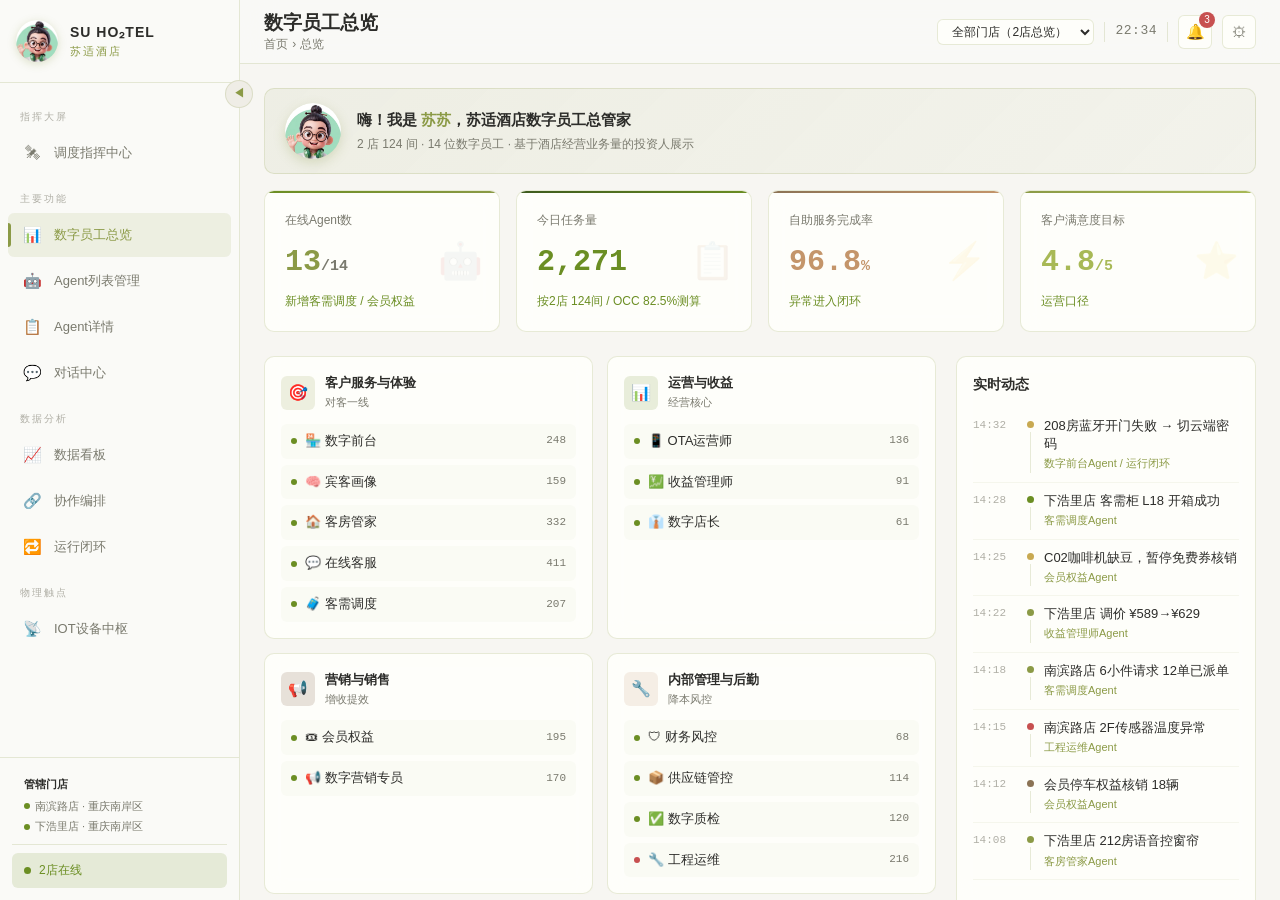
==== commit 14dbbd03: "Derive hotel agent metrics from operating scenario" ====
--- a/index.html
+++ b/index.html
@@ -85,18 +85,25 @@
 .cmd-fs-btn{display:inline-flex;align-items:center;gap:6px;padding:5px 11px;background:rgba(168,185,86,0.1);border:1px solid rgba(168,185,86,0.35);border-radius:6px;color:#c8dc7a;cursor:pointer;font-size:12px;font-family:inherit;letter-spacing:1px;transition:all 0.2s}
 .cmd-fs-btn:hover{background:rgba(168,185,86,0.22);border-color:#c8dc7a;box-shadow:0 0 10px rgba(200,220,122,0.35)}
 .cmd-fs-btn .icon{font-size:14px;line-height:1}
-#view-command:fullscreen{padding:20px;background:#0d1820;overflow:auto}
-#view-command:-webkit-full-screen{padding:20px;background:#0d1820;overflow:auto}
-.cmd-body{flex:1;display:grid;grid-template-columns:200px 1fr 280px;gap:12px;margin:12px 0;min-height:0}
-.cmd-kpi{display:flex;flex-direction:column;gap:10px}
-.cmd-kpi-card{padding:12px 14px;background:linear-gradient(145deg,rgba(168,185,86,0.08),rgba(168,185,86,0.02));border:1px solid rgba(168,185,86,0.25);border-radius:8px;position:relative;overflow:hidden}
+#view-command:fullscreen{padding:20px;background:#0d1820;overflow:hidden;height:100vh;box-sizing:border-box}
+#view-command:-webkit-full-screen{padding:20px;background:#0d1820;overflow:hidden;height:100vh;box-sizing:border-box}
+#view-command:fullscreen .cmd-body,#view-command:-webkit-full-screen .cmd-body{min-height:0;overflow:hidden}
+#view-command:fullscreen .cmd-flow,#view-command:-webkit-full-screen .cmd-flow{min-height:0;height:100%}
+#view-command:fullscreen .cmd-stream,#view-command:-webkit-full-screen .cmd-stream{min-height:0}
+#view-command:fullscreen .cmd-stream-list,#view-command:-webkit-full-screen .cmd-stream-list{min-height:0}
+#view-command:fullscreen .cmd-heatmap,#view-command:-webkit-full-screen .cmd-heatmap{flex:0 0 auto}
+#view-command:fullscreen .cmd-today-bar,#view-command:-webkit-full-screen .cmd-today-bar{flex:0 0 auto}
+.cmd-top-grid{display:grid;grid-template-columns:repeat(5,minmax(0,1fr));gap:10px;margin:12px 0 0}
+.cmd-body{flex:1;display:grid;grid-template-columns:minmax(620px,1fr) 300px;gap:12px;margin:12px 0;min-height:0}
+.cmd-kpi{grid-column:1/-1;display:grid;grid-template-columns:repeat(5,minmax(0,1fr));gap:10px}
+.cmd-kpi-card{padding:10px 13px;background:linear-gradient(145deg,rgba(168,185,86,0.09),rgba(168,185,86,0.025));border:1px solid rgba(168,185,86,0.25);border-radius:8px;position:relative;overflow:hidden;min-height:82px}
 .cmd-kpi-card::before{content:'';position:absolute;top:0;left:0;right:0;height:1px;background:linear-gradient(90deg,transparent,#a8b956,transparent)}
 .cmd-kpi-card .k-label{font-size:11px;color:#8a9a8a;letter-spacing:1px}
-.cmd-kpi-card .k-val{font-size:26px;font-weight:700;color:#c8dc7a;margin:4px 0;text-shadow:0 0 12px rgba(200,220,122,0.4);font-family:'Courier New',monospace}
+.cmd-kpi-card .k-val{font-size:24px;font-weight:700;color:#c8dc7a;margin:3px 0;text-shadow:0 0 12px rgba(200,220,122,0.4);font-family:'Courier New',monospace}
 .cmd-kpi-card .k-sub{font-size:10px;color:#6b8e23}
-.cmd-kpi-card .k-spark{display:flex;gap:2px;margin-top:6px;align-items:flex-end;height:18px}
+.cmd-kpi-card .k-spark{display:flex;gap:2px;margin-top:5px;align-items:flex-end;height:14px}
 .cmd-kpi-card .k-spark span{flex:1;background:linear-gradient(180deg,#a8b956,#6b8e23);border-radius:1px;opacity:0.8}
-.cmd-flow{position:relative;background:radial-gradient(ellipse at center,rgba(107,142,35,0.06) 0%,rgba(10,20,26,0) 70%);border:1px solid rgba(168,185,86,0.2);border-radius:8px;overflow:hidden;min-height:480px}
+.cmd-flow{position:relative;background:radial-gradient(ellipse at 50% 46%,rgba(168,185,86,0.12) 0%,rgba(107,142,35,0.05) 36%,rgba(10,20,26,0) 72%);border:1px solid rgba(168,185,86,0.2);border-radius:8px;overflow:hidden;min-height:560px}
 .cmd-flow::before{content:'';position:absolute;inset:0;background:repeating-linear-gradient(0deg,transparent 0 39px,rgba(168,185,86,0.04) 39px 40px),repeating-linear-gradient(90deg,transparent 0 39px,rgba(168,185,86,0.04) 39px 40px);pointer-events:none}
 .cmd-flow svg{width:100%;height:100%;display:block;position:relative;z-index:1}
 .cmd-flow .flow-corner{position:absolute;width:18px;height:18px;border:2px solid #a8b956;opacity:0.7;z-index:2}
@@ -104,13 +111,19 @@
 .cmd-flow .flow-corner.tr{top:8px;right:8px;border-left:none;border-bottom:none}
 .cmd-flow .flow-corner.bl{bottom:8px;left:8px;border-right:none;border-top:none}
 .cmd-flow .flow-corner.br{bottom:8px;right:8px;border-left:none;border-top:none}
-.cmd-edge{stroke:rgba(168,185,86,0.35);stroke-width:1.2;fill:none;stroke-dasharray:4 6;animation:cmd-edge-flow 1.2s linear infinite}
+.cmd-edge{stroke:rgba(168,185,86,0.25);stroke-width:1.05;fill:none;stroke-dasharray:4 7;animation:cmd-edge-flow 1.2s linear infinite}
 @keyframes cmd-edge-flow{from{stroke-dashoffset:0}to{stroke-dashoffset:-20}}
 .cmd-node-bg{fill:rgba(19,32,40,0.92);stroke:rgba(168,185,86,0.6);stroke-width:1.5}
 .cmd-node-ring{fill:none;stroke:#a8b956;stroke-width:1.5;opacity:0;animation:cmd-ring 2.6s infinite}
 @keyframes cmd-ring{0%{r:22;opacity:0.7}100%{r:44;opacity:0}}
 .cmd-node-label{fill:#cfe3cf;font-size:11px;text-anchor:middle;pointer-events:none}
 .cmd-node-icon{font-size:15px;text-anchor:middle;dominant-baseline:central}
+.cmd-core-orbit{fill:rgba(168,185,86,0.035);stroke:rgba(200,220,122,0.24);stroke-width:1.2;stroke-dasharray:6 8}
+.cmd-core-bg{fill:rgba(22,39,45,0.97);stroke:#c8dc7a;stroke-width:2;filter:drop-shadow(0 0 16px rgba(200,220,122,0.38))}
+.cmd-core-ring{fill:none;stroke:#a8b956;stroke-width:1.4;opacity:0.8;animation:cmd-core-pulse 3s infinite}
+@keyframes cmd-core-pulse{0%{r:38;opacity:0.8}100%{r:70;opacity:0}}
+.cmd-core-title{fill:#e6f0c5;font-size:13px;font-weight:700;text-anchor:middle;letter-spacing:1px}
+.cmd-core-sub{fill:#8a9a8a;font-size:10px;text-anchor:middle}
 .cmd-node-cat-service .cmd-node-bg{stroke:#a8b956}
 .cmd-node-cat-service .cmd-node-ring{stroke:#a8b956}
 .cmd-node-cat-operation .cmd-node-bg{stroke:#6b8e23}
@@ -122,10 +135,10 @@
 .cmd-particle{filter:drop-shadow(0 0 6px currentColor)}
 .cmd-source{fill:rgba(19,32,40,0.92);stroke:rgba(200,220,122,0.7);stroke-width:1.2;stroke-dasharray:3 3}
 .cmd-source-text{fill:#c8dc7a;font-size:10px;text-anchor:middle;font-family:'Courier New',monospace;letter-spacing:0.5px}
-.cmd-stream{background:rgba(0,0,0,0.35);border:1px solid rgba(168,185,86,0.2);border-radius:8px;padding:10px 12px;display:flex;flex-direction:column;overflow:hidden}
+.cmd-stream{background:linear-gradient(180deg,rgba(0,0,0,0.42),rgba(13,24,32,0.72));border:1px solid rgba(168,185,86,0.22);border-radius:8px;padding:10px 12px;display:flex;flex-direction:column;overflow:hidden;min-height:0}
 .cmd-stream-hdr{font-size:12px;font-weight:700;color:#a8b956;padding-bottom:6px;border-bottom:1px solid rgba(168,185,86,0.15);letter-spacing:1px;display:flex;align-items:center;gap:6px}
 .cmd-stream-hdr::before{content:'●';color:#6b8e23;animation:cmd-blink 1.4s infinite}
-.cmd-stream-list{flex:1;overflow-y:auto;overflow-x:hidden;font-size:12px;margin-top:6px;display:flex;flex-direction:column}
+.cmd-stream-list{flex:1;min-height:0;overflow-y:auto;overflow-x:hidden;font-size:12px;margin-top:6px;display:flex;flex-direction:column}
 .cmd-stream-item{padding:5px 0;border-bottom:1px dashed rgba(168,185,86,0.08);opacity:0;animation:cmd-fade 0.5s forwards;display:flex;gap:6px;align-items:baseline;font-family:'Courier New',monospace}
 @keyframes cmd-fade{from{opacity:0;transform:translateX(8px)}to{opacity:1;transform:translateX(0)}}
 .cmd-stream-time{color:#6b8e23;font-size:10px;min-width:40px}
@@ -157,7 +170,7 @@
 .cmd-today-item{display:flex;align-items:baseline;gap:8px;font-family:'Courier New',monospace}
 .cmd-today-k{font-size:11px;color:#8a9a8a;letter-spacing:1px}
 .cmd-today-v{font-size:18px;font-weight:700;color:#c8dc7a;text-shadow:0 0 8px rgba(200,220,122,0.4)}
-@media(max-width:1100px){.cmd-body{grid-template-columns:1fr;grid-template-rows:auto 1fr auto}.cmd-kpi{flex-direction:row;overflow-x:auto}.cmd-kpi-card{min-width:140px}.cmd-heatmap{grid-template-columns:repeat(3,1fr)}}
+@media(max-width:1100px){.cmd-top-grid,.cmd-kpi{grid-template-columns:repeat(2,minmax(0,1fr))}.cmd-body{grid-template-columns:1fr;grid-template-rows:1fr auto}.cmd-flow{min-height:460px}.cmd-heatmap{grid-template-columns:repeat(3,1fr)}}
 .stack-sec{margin-bottom:18px}
 .stack-sec-title{font-size:13px;font-weight:600;color:var(--color-text);margin-bottom:10px;padding-bottom:6px;border-bottom:1px solid var(--color-border);letter-spacing:0.5px}
 .stack-models{display:grid;grid-template-columns:repeat(auto-fill,minmax(280px,1fr));gap:8px}
@@ -249,7 +262,7 @@
 <aside class="sidebar" id="sidebar"><div class="sidebar-header"><div class="logo-avatar"><img src="ip-avatar.jpg" alt="SU HO2TEL" onerror="this.parentNode.innerHTML='<div class=\'logo-o2\'><div class=\'logo-o2-inner\'></div></div>'"></div><div><div class="sidebar-title">SU HO₂TEL</div><div class="sidebar-subtitle">苏适酒店</div></div></div><div class="sidebar-toggle" onclick="toggleSidebar()">◀</div><nav class="sidebar-nav"><div class="nav-section-label">指挥大屏</div><div class="nav-item" data-view="command" onclick="switchView('command',this)"><span class="nav-item-icon">🛰</span><span class="nav-item-text">调度指挥中心</span></div><div class="nav-section-label">主要功能</div><div class="nav-item active" data-view="dashboard" onclick="switchView('dashboard',this)"><span class="nav-item-icon">📊</span><span class="nav-item-text">数字员工总览</span></div><div class="nav-item" data-view="agents" onclick="switchView('agents',this)"><span class="nav-item-icon">🤖</span><span class="nav-item-text">Agent列表管理</span></div><div class="nav-item" data-view="detail" onclick="switchView('detail',this)"><span class="nav-item-icon">📋</span><span class="nav-item-text">Agent详情</span></div><div class="nav-item" data-view="chat" onclick="switchView('chat',this)"><span class="nav-item-icon">💬</span><span class="nav-item-text">对话中心</span></div><div class="nav-section-label">数据分析</div><div class="nav-item" data-view="board" onclick="switchView('board',this)"><span class="nav-item-icon">📈</span><span class="nav-item-text">数据看板</span></div><div class="nav-item" data-view="orchestration" onclick="switchView('orchestration',this)"><span class="nav-item-icon">🔗</span><span class="nav-item-text">协作编排</span></div><div class="nav-item" data-view="loop" onclick="switchView('loop',this)"><span class="nav-item-icon">🔁</span><span class="nav-item-text">运行闭环</span></div><div class="nav-section-label">物理触点</div><div class="nav-item" data-view="iot" onclick="switchView('iot',this)"><span class="nav-item-icon">📡</span><span class="nav-item-text">IOT设备中枢</span></div></nav><div class="sidebar-footer"><div style="font-size:11px;color:var(--color-text-secondary);padding:6px 12px 8px;border-bottom:1px solid var(--color-border);margin-bottom:8px"><div style="font-weight:600;margin-bottom:4px;color:var(--color-text)">管辖门店</div><div style="display:flex;align-items:center;gap:5px;margin-bottom:3px"><span style="width:6px;height:6px;border-radius:50%;background:var(--color-green);display:inline-block"></span> 南滨路店 · 重庆南岸区</div><div style="display:flex;align-items:center;gap:5px"><span style="width:6px;height:6px;border-radius:50%;background:var(--color-green);display:inline-block"></span> 下浩里店 · 重庆南岸区</div></div><div class="sidebar-status"><span class="status-dot"></span><span>2店在线</span></div></div></aside>
 <div class="main-content"><header class="topbar"><div class="topbar-left"><div class="topbar-btn" onclick="document.getElementById('sidebar').classList.toggle('mobile-open')" style="display:none" id="mobile-menu-btn">☰</div><div class="topbar-titles"><div class="topbar-title" id="topbar-title">数字员工总览</div><div class="topbar-breadcrumb" id="topbar-breadcrumb">首页 › 总览</div></div></div><div class="topbar-right"><select style="padding:4px 10px;border:1px solid var(--color-border);border-radius:var(--radius-sm);background:var(--bg-card);color:var(--color-text);font-size:12px;font-family:inherit;cursor:pointer;outline:none"><option>全部门店（2店总览）</option><option>📍 南滨路店</option><option>📍 下浩里店</option></select><div class="topbar-divider"></div><div class="topbar-time" id="topbar-time"></div><div class="topbar-divider"></div><div class="topbar-btn">🔔<span class="badge">3</span></div><div class="topbar-btn">⚙</div></div></header>
 <div class="view-container">
-<div class="view" id="view-command"><div class="cmd-header"><div class="cmd-title">🛰 Agent 调度指挥中心</div><div class="cmd-sub">运行指挥 · 全域调度 · 数据流转</div><div class="cmd-stat-chip"><span class="dot"></span><span>2 店 124 间 · 14 Agent 协同运行</span></div><div class="cmd-clock" id="cmd-clock">14:32:08</div><button class="cmd-fs-btn" id="cmd-fs-btn" onclick="toggleCmdFullscreen()" title="一键全屏 / 按 ESC 退出"><span class="icon">⛶</span><span id="cmd-fs-label">全屏</span></button></div><div class="cmd-body"><aside class="cmd-kpi" id="cmd-kpi"></aside><main class="cmd-flow"><div class="flow-corner tl"></div><div class="flow-corner tr"></div><div class="flow-corner bl"></div><div class="flow-corner br"></div><svg id="cmd-svg" viewBox="0 0 1000 500" preserveAspectRatio="xMidYMid meet"><defs><marker id="cmd-arrow" viewBox="0 0 10 10" refX="9" refY="5" markerWidth="5" markerHeight="5" orient="auto"><path d="M0,0 L10,5 L0,10 z" fill="rgba(168,185,86,0.5)"/></marker></defs><g id="cmd-edges"></g><g id="cmd-nodes"></g><g id="cmd-sources"></g><g id="cmd-particles"></g></svg></main><aside class="cmd-stream"><div class="cmd-stream-hdr">事件流</div><div class="cmd-stream-list" id="cmd-stream-list"></div></aside></div><div class="cmd-heatmap" id="cmd-heatmap"></div><div class="cmd-today-bar" id="cmd-today"></div></div>
+<div class="view" id="view-command"><div class="cmd-header"><div class="cmd-title">🛰 Agent 调度指挥中心</div><div class="cmd-sub">运行指挥 · 全域调度 · 数据流转</div><div class="cmd-stat-chip"><span class="dot"></span><span>2 店 124 间 · 14 Agent 协同运行</span></div><div class="cmd-clock" id="cmd-clock">14:32:08</div><button class="cmd-fs-btn" id="cmd-fs-btn" onclick="toggleCmdFullscreen()" title="一键全屏 / 按 ESC 退出"><span class="icon">⛶</span><span id="cmd-fs-label">全屏</span></button></div><div class="cmd-top-grid"><div class="cmd-kpi" id="cmd-kpi"></div></div><div class="cmd-body"><main class="cmd-flow"><div class="flow-corner tl"></div><div class="flow-corner tr"></div><div class="flow-corner bl"></div><div class="flow-corner br"></div><svg id="cmd-svg" viewBox="0 0 1000 560" preserveAspectRatio="xMidYMid meet"><defs><marker id="cmd-arrow" viewBox="0 0 10 10" refX="9" refY="5" markerWidth="5" markerHeight="5" orient="auto"><path d="M0,0 L10,5 L0,10 z" fill="rgba(168,185,86,0.5)"/></marker></defs><g id="cmd-edges"></g><g id="cmd-nodes"></g><g id="cmd-sources"></g><g id="cmd-particles"></g></svg></main><aside class="cmd-stream"><div class="cmd-stream-hdr">事件流</div><div class="cmd-stream-list" id="cmd-stream-list"></div></aside></div><div class="cmd-heatmap" id="cmd-heatmap"></div><div class="cmd-today-bar" id="cmd-today"></div></div>
 <div class="view active" id="view-dashboard"><div class="welcome-banner"><div class="welcome-avatar"><img src="ip-avatar.jpg" alt="苏苏"></div><div><div class="welcome-title">嗨！我是 <strong>苏苏</strong>，苏适酒店数字员工总管家</div><div class="welcome-sub">2 店 124 间 · 14 位数字员工 · 基于酒店经营业务量的投资人展示</div></div></div><div class="kpi-grid"><div class="kpi-card"><div class="kpi-label">在线Agent数</div><div class="kpi-value">13<span style="font-size:15px;color:var(--color-text-secondary)">/14</span></div><div class="kpi-change">新增客需调度 / 会员权益</div><div class="kpi-icon">🤖</div></div><div class="kpi-card"><div class="kpi-label">今日任务量</div><div class="kpi-value">3,126</div><div class="kpi-change">按两店满房日测算</div><div class="kpi-icon">📋</div></div><div class="kpi-card"><div class="kpi-label">自助服务完成率</div><div class="kpi-value">96.8<span style="font-size:15px">%</span></div><div class="kpi-change">异常进入闭环</div><div class="kpi-icon">⚡</div></div><div class="kpi-card"><div class="kpi-label">客户满意度目标</div><div class="kpi-value">4.8<span style="font-size:15px">/5</span></div><div class="kpi-change">运营口径</div><div class="kpi-icon">⭐</div></div></div><div class="dashboard-grid"><div class="dashboard-left"><div class="category-grid" id="category-grid"></div><div class="trend-chart-container"><div class="card-header"><div class="card-title">24小时任务趋势</div><div style="font-size:12px;color:var(--color-text-secondary)">今日</div></div><div class="trend-chart" id="trend-chart"></div><div class="trend-labels"><span>00</span><span>04</span><span>08</span><span>12</span><span>16</span><span>20</span><span>23</span></div></div></div><div class="activity-feed"><div class="card-title" style="margin-bottom:12px">实时动态</div><div class="activity-list" id="activity-list"></div></div></div></div>
 <div class="view" id="view-agents"><div class="list-toolbar"><div class="filter-group"><button class="filter-btn active" onclick="filterAgents('all',this)">全部</button><button class="filter-btn" onclick="filterAgents('service',this)">客户服务</button><button class="filter-btn" onclick="filterAgents('operation',this)">运营收益</button><button class="filter-btn" onclick="filterAgents('marketing',this)">营销销售</button><button class="filter-btn" onclick="filterAgents('internal',this)">内部管理</button></div><div style="display:flex;gap:8px;align-items:center"><div class="search-box"><span style="color:var(--color-text-dim)">🔍</span><input type="text" placeholder="搜索..." oninput="searchAgents(this.value)"></div><div class="view-toggle"><button class="view-toggle-btn active" onclick="setListView('grid',this)">⊞</button><button class="view-toggle-btn" onclick="setListView('list',this)">☰</button></div></div></div><div class="agent-grid" id="agent-grid"></div></div>
 <div class="view" id="view-detail"><div style="font-size:13px;color:var(--color-text-secondary);cursor:pointer;margin-bottom:14px" onclick="switchView('agents',document.querySelector('[data-view=agents]'))">← 返回列表</div><div class="detail-layout"><div class="detail-sidebar"><div class="detail-avatar" style="background:rgba(139,154,70,0.12)"><div class="pulse-ring"></div>🏪</div><div class="detail-name">数字前台Agent</div><div class="detail-category">客户服务 · 对客一线</div><div class="badge-status running" style="margin-bottom:12px"><span class="dot"></span>运行中</div><div class="detail-desc">负责酒店前台核心业务智能化处理，包括宾客身份核验、入住退房、房卡发放、发票开具及夜间值守。</div><div class="detail-tags"><span class="tag">迎宾核验</span><span class="tag">入住退房</span><span class="tag">发卡开票</span><span class="tag">夜间值守</span></div><div class="detail-stats"><div class="detail-stat-item"><span class="detail-stat-label">累计服务</span><span class="detail-stat-value">128,456次</span></div><div class="detail-stat-item"><span class="detail-stat-label">运行</span><span class="detail-stat-value">342天</span></div><div class="detail-stat-item"><span class="detail-stat-label">版本</span><span class="detail-stat-value">v3.2.1</span></div></div></div><div class="detail-main"><div class="detail-tabs"><button class="detail-tab active" onclick="switchDetailTab('live',this)">实时动态</button><button class="detail-tab" onclick="switchDetailTab('config',this)">运行配置</button><button class="detail-tab" onclick="switchDetailTab('performance',this)">性能监控</button><button class="detail-tab" onclick="switchDetailTab('history',this)">任务历史</button><button class="detail-tab" onclick="switchDetailTab('logs',this)">运行日志</button><button class="detail-tab" onclick="switchDetailTab('stack',this)">依赖与数据</button></div><div class="detail-tab-content"><div class="tab-panel active" id="tab-live"><div class="live-status-bar" id="liveStatusBar"></div><div class="live-toolbar"><div class="live-toolbar-left"><span style="font-size:12px;color:var(--color-text-secondary)">事件流</span></div><div class="live-toolbar-right"><button class="btn btn-sm" id="livePauseBtn" onclick="toggleLivePause()">⏸ 暂停</button><button class="btn btn-sm" onclick="clearLiveFeed()">清空</button></div></div><div class="live-feed" id="liveFeed"></div></div><div class="tab-panel" id="tab-config"><div class="config-form"><div class="form-row"><div class="form-group"><label class="form-label">Agent名称</label><input class="form-input" value="数字前台Agent"></div><div class="form-group"><label class="form-label">运行模式</label><select class="form-select"><option selected>自动模式</option><option>半自动</option></select></div></div><div class="form-row"><div class="form-group"><label class="form-label">响应超时(秒)</label><input class="form-input" type="number" value="30"></div><div class="form-group"><label class="form-label">最大并发</label><input class="form-input" type="number" value="50"></div></div><div class="form-group"><label class="form-label">系统提示词</label><textarea class="form-textarea" rows="3">你是苏适酒店数字前台员工，负责入住退房、身份核验等服务。请保持专业温暖的态度，体现"以好空气，定义舒适旅宿"的品牌理念。</textarea></div><div class="form-row"><div class="form-toggle" onclick="this.querySelector('.toggle-track').classList.toggle('active')"><div class="toggle-track active"><div class="toggle-thumb"></div></div><span style="font-size:13px">自动学习</span></div><div class="form-toggle" onclick="this.querySelector('.toggle-track').classList.toggle('active')"><div class="toggle-track active"><div class="toggle-thumb"></div></div><span style="font-size:13px">异常上报</span></div></div><div style="display:flex;gap:8px;margin-top:8px"><button class="btn btn-primary">保存配置</button><button class="btn">恢复默认</button></div></div></div><div class="tab-panel" id="tab-performance"><div class="perf-grid" id="perf-grid"></div></div><div class="tab-panel" id="tab-history"><table><thead><tr><th>ID</th><th>类型</th><th>描述</th><th>状态</th><th>耗时</th><th>时间</th></tr></thead><tbody id="task-history-body"></tbody></table></div><div class="tab-panel" id="tab-logs"><div style="display:flex;gap:6px;margin-bottom:10px"><button class="filter-btn active">全部</button><button class="filter-btn">INFO</button><button class="filter-btn">WARN</button><button class="filter-btn">ERROR</button></div><div class="log-terminal" id="log-terminal"></div></div><div class="tab-panel" id="tab-stack"><div style="display:flex;gap:6px;margin-bottom:14px;flex-wrap:wrap;align-items:center"><span style="font-size:12px;color:var(--color-text-secondary);margin-right:4px">查看：</span><button class="filter-btn stack-btn active" onclick="renderAgentStack('front-desk',this)">🏪 数字前台</button><button class="filter-btn stack-btn" onclick="renderAgentStack('housekeeper',this)">🏠 客房管家</button><button class="filter-btn stack-btn" onclick="renderAgentStack('ota',this)">📱 OTA运营师</button><button class="filter-btn stack-btn" onclick="renderAgentStack('revenue',this)">💹 收益管理师</button><span style="font-size:11px;color:var(--color-text-dim);margin-left:8px">· 其余 8 个 Agent 资料整理中</span></div><div id="stack-content"></div></div></div></div><div class="detail-right"><div class="action-card"><div style="font-size:13px;font-weight:600;margin-bottom:10px">快速操作</div><button class="btn btn-success" style="width:100%;justify-content:center;margin-bottom:6px">▶ 启动</button><button class="btn" style="width:100%;justify-content:center;margin-bottom:6px">⏸ 暂停</button><button class="btn" style="width:100%;justify-content:center;margin-bottom:6px">🔄 重启</button><button class="btn btn-danger" style="width:100%;justify-content:center">⏹ 停止</button></div><div class="action-card"><div style="font-size:13px;font-weight:600;margin-bottom:8px">协作Agent</div><div style="font-size:12px"><div style="padding:5px 0;border-bottom:1px solid rgba(139,154,70,0.08)">🧠 宾客画像</div><div style="padding:5px 0;border-bottom:1px solid rgba(255,255,255,0.04)">🏠 客房管家</div><div style="padding:5px 0">💹 收益管理师</div></div></div></div></div></div>
@@ -261,6 +274,25 @@
 </div></div></div>
 <script>
 const A=[{id:'front-desk',name:'数字前台Agent',icon:'🏪',category:'service',desc:'迎宾核验、入住退房、发卡开票、夜间值守',tags:['迎宾核验','入住退房','发卡开票','夜间值守'],status:'running',tasks:342,sr:98.7,rt:'1.2s',color:'var(--color-primary)',bg:'rgba(139,154,70,0.12)'},{id:'concierge',name:'宾客画像Agent',icon:'🧠',category:'service',desc:'客人画像构建、偏好记忆、历史行为分析、个性化推荐',tags:['画像构建','偏好记忆','行为分析','个性推荐'],status:'running',tasks:218,sr:97.2,rt:'0.8s',color:'var(--color-primary)',bg:'rgba(139,154,70,0.12)'},{id:'housekeeper',name:'客房管家Agent',icon:'🏠',category:'service',desc:'语音控电、服务呼叫、提醒推荐、偏好采集',tags:['语音控电','服务呼叫','提醒推荐','偏好采集'],status:'running',tasks:456,sr:99.1,rt:'0.5s',color:'var(--color-primary)',bg:'rgba(139,154,70,0.12)'},{id:'online-cs',name:'在线客服Agent',icon:'💬',category:'service',desc:'全渠道咨询、预订引导、订单处理、7×24获客',tags:['全渠道咨询','预订引导','订单处理','7×24获客'],status:'running',tasks:567,sr:96.8,rt:'1.5s',color:'var(--color-primary)',bg:'rgba(139,154,70,0.12)'},{id:'guest-dispatch',name:'客需调度Agent',icon:'🧳',category:'service',desc:'6小件、早餐、送物、客需柜、员工派单统一闭环',tags:['客需排队','员工派单','客需柜','完成回访'],status:'running',tasks:286,sr:95.9,rt:'1.1s',color:'var(--color-primary)',bg:'rgba(139,154,70,0.12)'},{id:'ota',name:'OTA运营师Agent',icon:'📱',category:'operation',desc:'挂牌维护、订单同步、点评回复、渠道周报',tags:['挂牌维护','订单同步','点评回复','渠道周报'],status:'running',tasks:189,sr:95.3,rt:'2.1s',color:'var(--color-green)',bg:'rgba(107,142,35,0.12)'},{id:'revenue',name:'收益管理师Agent',icon:'💹',category:'operation',desc:'本店预订速度、价格弹性、渠道分配、RevPAR预测',tags:['预订速度分析','价格弹性','渠道分配','RevPAR预测'],status:'running',tasks:124,sr:94.6,rt:'3.2s',color:'var(--color-green)',bg:'rgba(107,142,35,0.12)'},{id:'gm',name:'数字店长Agent',icon:'👔',category:'operation',desc:'经营看板、异常预警、预测分析、连锁对标',tags:['经营看板','异常预警','预测分析','连锁对标'],status:'running',tasks:86,sr:97.8,rt:'2.5s',color:'var(--color-green)',bg:'rgba(107,142,35,0.12)'},{id:'member-rights',name:'会员权益Agent',icon:'🎟',category:'marketing',desc:'咖啡、洗衣、停车、早餐、续住折扣实时权益判断',tags:['权益核销','免费额度','续住折扣','风控拦截'],status:'running',tasks:268,sr:97.6,rt:'0.7s',color:'var(--color-brown)',bg:'rgba(139,112,85,0.12)'},{id:'mkt',name:'数字营销专员Agent',icon:'📢',category:'marketing',desc:'会员触达、活动生成、渠道同步、效果追踪',tags:['会员触达','活动生成','渠道同步','效果追踪'],status:'running',tasks:234,sr:93.5,rt:'1.8s',color:'var(--color-brown)',bg:'rgba(139,112,85,0.12)'},{id:'finance',name:'财务风控Agent',icon:'🛡',category:'internal',desc:'账务稽核、成本预警、应收管控、合规审计',tags:['账务稽核','成本预警','应收管控','合规审计'],status:'running',tasks:93,sr:99.5,rt:'1.4s',color:'var(--color-warm)',bg:'rgba(196,149,106,0.12)'},{id:'supply',name:'供应链管控Agent',icon:'📦',category:'internal',desc:'采购寻源、库存预测、供应商评估、智能补货',tags:['采购寻源','库存预测','供应商评估','智能补货'],status:'running',tasks:156,sr:96.8,rt:'2.0s',color:'var(--color-warm)',bg:'rgba(196,149,106,0.12)'},{id:'quality',name:'数字质检Agent',icon:'✅',category:'internal',desc:'服务巡检、员工培训、质量整改',tags:['服务巡检','员工培训','质量整改'],status:'running',tasks:167,sr:96.4,rt:'1.6s',color:'var(--color-warm)',bg:'rgba(196,149,106,0.12)'},{id:'eng',name:'工程运维Agent',icon:'🔧',category:'internal',desc:'设备监控、故障预警、能耗分析、自动派单',tags:['设备监控','故障预警','能耗分析','自动派单'],status:'error',tasks:298,sr:92.1,rt:'2.3s',color:'var(--color-warm)',bg:'rgba(196,149,106,0.12)'}];
+const OPS_SCENARIO={stores:2,rooms:124,occ:0.825,avgGuestsPerRoom:1.6,arrivalsPerRoom:0.36,departuresPerRoom:0.31,consultPerRoom:2.8,guestReqPerGuest:1.55,rightsPerGuest:0.92,deviceCallsPerOccupiedRoom:13.8,toolCallsPerRun:2.45,manualTakeoverRate:0.018,closureRate:0.914};
+function fmtOps(n){return Math.round(n).toLocaleString('zh-CN');}
+function deriveOps(s){var occupied=Math.round(s.rooms*s.occ),guests=Math.round(occupied*s.avgGuestsPerRoom),checkins=Math.round(s.rooms*s.arrivalsPerRoom),checkouts=Math.round(s.rooms*s.departuresPerRoom),consult=Math.round(s.rooms*s.consultPerRoom),guestReq=Math.round(guests*s.guestReqPerGuest),rights=Math.round(guests*s.rightsPerGuest),deviceCalls=Math.round(occupied*s.deviceCallsPerOccupiedRoom),alerts=Math.max(6,Math.round(occupied*0.07)),maintenance=Math.max(8,Math.round(s.rooms*0.09)),orders=Math.round(checkins*1.55),members=Math.round(guests*1.12),runs=Math.round(checkins*6+checkouts*4+consult*1.35+guestReq*2.15+rights*1.45+deviceCalls*0.22+orders*2.2+alerts*8+maintenance*9),toolCalls=Math.round(runs*s.toolCallsPerRun),agentTasks=Math.round(checkins+checkouts+guestReq+alerts+maintenance+Math.round(rights*.22)),manual=Math.max(1,Math.round(agentTasks*s.manualTakeoverRate)),open=Math.max(1,agentTasks-Math.round(agentTasks*s.closureRate));return{occupied:occupied,guests:guests,runs:runs,toolCalls:toolCalls,agentTasks:agentTasks,manual:manual,open:open,closedRate:(s.closureRate*100).toFixed(1),deviceCalls:deviceCalls,concurrent:Math.round(runs*0.052),collab:Math.round(runs*0.284),checkins:checkins,checkouts:checkouts,consult:consult,guestReq:guestReq,rights:rights,alerts:alerts,maintenance:maintenance,orders:orders,members:members};}
+const OPS=deriveOps(OPS_SCENARIO);
+function applyOpsScenario(){
+  A.forEach(function(a){var weights={'front-desk':.109,concierge:.07,housekeeper:.146,'online-cs':.181,'guest-dispatch':.091,ota:.06,revenue:.04,gm:.027,'member-rights':.086,mkt:.075,finance:.03,supply:.05,quality:.053,eng:.095};a.tasks=Math.round(OPS.runs*(weights[a.id]||.04));});
+  CMD_KPIS[0].v=OPS.runs;CMD_KPIS[1].v=OPS.concurrent;CMD_KPIS[4].v=OPS.collab;
+  CMD_TODAY={入住:OPS.checkins,退房:OPS.checkouts,咨询:OPS.consult,客需:OPS.guestReq,权益:OPS.rights,告警:OPS.alerts,维修:OPS.maintenance,订单:OPS.orders,会员:OPS.members};
+  var cmdChip=document.querySelector('.cmd-stat-chip span:last-child');if(cmdChip)cmdChip.textContent=OPS_SCENARIO.stores+' 店 '+OPS_SCENARIO.rooms+' 间 · 14 Agent 协同运行';
+  var welcome=document.querySelector('.welcome-sub');if(welcome)welcome.textContent=OPS_SCENARIO.stores+' 店 '+OPS_SCENARIO.rooms+' 间 · 14 位数字员工 · 基于酒店经营业务量的投资人展示';
+  var dashVals=document.querySelectorAll('#view-dashboard .kpi-value');if(dashVals[1])dashVals[1].textContent=fmtOps(OPS.runs);
+  var dashChanges=document.querySelectorAll('#view-dashboard .kpi-change');if(dashChanges[1])dashChanges[1].textContent='按'+OPS_SCENARIO.stores+'店 '+OPS_SCENARIO.rooms+'间 / OCC '+(OPS_SCENARIO.occ*100).toFixed(1)+'%测算';
+  var loopVals=document.querySelectorAll('#view-loop .loop-kpi-value');if(loopVals[0])loopVals[0].textContent=fmtOps(OPS.agentTasks);if(loopVals[1])loopVals[1].textContent=fmtOps(OPS.runs);if(loopVals[2])loopVals[2].textContent=fmtOps(OPS.toolCalls);if(loopVals[3])loopVals[3].textContent=OPS.closedRate+'%';
+  var loopLabels=document.querySelectorAll('#view-loop .loop-kpi-label');if(loopLabels[1])loopLabels[1].textContent=OPS.manual+' 条需人工确认';if(loopLabels[5])loopLabels[5].textContent='失败重试 '+Math.round(OPS.toolCalls*0.0048)+' 次';if(loopLabels[7])loopLabels[7].textContent='未闭环 '+OPS.open+' 单';
+  var rules=document.querySelectorAll('#view-loop .loop-rule-name,#view-loop .loop-rule-desc');rules.forEach(function(el){if(el.textContent.indexOf('两店')>=0)el.textContent=OPS_SCENARIO.stores+'店 '+OPS_SCENARIO.rooms+' 间';if(el.textContent.indexOf('按 82% OCC')>=0)el.textContent='按 '+(OPS_SCENARIO.occ*100).toFixed(1)+'% OCC、在住房 '+OPS.occupied+' 间、住客约 '+OPS.guests+' 人、今日到店 '+OPS.checkins+' 间、离店 '+OPS.checkouts+' 间推导。';});
+  var iotVals=document.querySelectorAll('#view-iot .iot-kpi-value');if(iotVals[0])iotVals[0].textContent=fmtOps(OPS_SCENARIO.rooms*2+238);if(iotVals[2])iotVals[2].textContent=fmtOps(OPS.deviceCalls);if(iotVals[3])iotVals[3].textContent=OPS.manual;
+  var iotLabels=document.querySelectorAll('#view-iot .iot-kpi-label');if(iotLabels[1])iotLabels[1].textContent=OPS_SCENARIO.stores+'店 '+OPS_SCENARIO.rooms+' 间房';if(iotLabels[5])iotLabels[5].textContent='开门占 '+Math.round(OPS.deviceCalls*.43/OPS.deviceCalls*100)+'%';if(iotLabels[7])iotLabels[7].textContent='均已进入闭环';
+  document.querySelectorAll('#view-iot .iot-device-table tbody tr').forEach(function(row){var name=row.textContent;if(name.indexOf('智能门锁')>=0||name.indexOf('客控主机')>=0){var cells=row.querySelectorAll('td');if(cells[1])cells[1].textContent=OPS_SCENARIO.rooms;}});
+}
 const C=[{name:'客户服务与体验',sub:'对客一线',icon:'🎯',key:'service',cls:'cat-service'},{name:'运营与收益',sub:'经营核心',icon:'📊',key:'operation',cls:'cat-operation'},{name:'营销与销售',sub:'增收提效',icon:'📢',key:'marketing',cls:'cat-marketing'},{name:'内部管理与后勤',sub:'降本风控',icon:'🔧',key:'internal',cls:'cat-internal'}];
 const ACT=[{time:'14:32',title:'208房蓝牙开门失败 → 切云端密码',agent:'数字前台Agent / 运行闭环',c:'var(--color-yellow)'},{time:'14:28',title:'下浩里店 客需柜 L18 开箱成功',agent:'客需调度Agent',c:'var(--color-green)'},{time:'14:25',title:'C02咖啡机缺豆，暂停免费券核销',agent:'会员权益Agent',c:'var(--color-yellow)'},{time:'14:22',title:'下浩里店 调价 ¥589→¥629',agent:'收益管理师Agent',c:'var(--color-primary)'},{time:'14:18',title:'南滨路店 6小件请求 12单已派单',agent:'客需调度Agent',c:'var(--color-primary)'},{time:'14:15',title:'南滨路店 2F传感器温度异常',agent:'工程运维Agent',c:'var(--color-red)'},{time:'14:12',title:'会员停车权益核销 18辆',agent:'会员权益Agent',c:'var(--color-brown)'},{time:'14:08',title:'下浩里店 212房语音控窗帘',agent:'客房管家Agent',c:'var(--color-primary)'},{time:'14:05',title:'经营日报推送',agent:'数字店长Agent',c:'var(--color-green)'},{time:'14:01',title:'南滨路店 大堂质量巡检',agent:'数字质检Agent',c:'var(--color-warm)'}];
 const HIS=[{id:'T-28561',type:'入住',desc:'张*-南滨路店2612',s:'success',t:'2.1s',d:'14:28'},{id:'T-28560',type:'退房',desc:'李**-下浩里店208',s:'success',t:'3.5s',d:'14:15'},{id:'T-28559',type:'开票',desc:'王**-南滨路店2625',s:'success',t:'1.8s',d:'14:02'},{id:'T-28558',type:'核验',desc:'陈*-下浩里店',s:'success',t:'0.9s',d:'13:48'},{id:'T-28557',type:'入住',desc:'赵**-南滨路店2608',s:'warning',t:'8.2s',d:'13:35'}];
@@ -418,11 +450,13 @@
 const WF=[{nodes:[{id:'n1',name:'数字前台',icon:'🏪',x:80,y:60,status:'done',bg:'rgba(139,154,70,0.12)'},{id:'n2',name:'身份核验',icon:'🪪',x:280,y:40,status:'done',bg:'rgba(107,142,35,0.12)'},{id:'n3',name:'收益管理师',icon:'💹',x:480,y:60,status:'running',bg:'rgba(107,142,35,0.12)'},{id:'n4',name:'客房管家',icon:'🏠',x:280,y:180,status:'waiting',bg:'rgba(139,154,70,0.12)'},{id:'n5',name:'宾客画像',icon:'🧠',x:480,y:200,status:'waiting',bg:'rgba(139,112,85,0.12)'}],edges:[{f:'n1',t:'n2'},{f:'n2',t:'n3'},{f:'n1',t:'n4'},{f:'n4',t:'n5'},{f:'n3',t:'n5'}],steps:[{n:'前台迎接',a:'数字前台Agent',t:'0:15',s:'completed'},{n:'身份OCR核验',a:'数字前台Agent',t:'0:08',s:'completed'},{n:'房价确认分配',a:'收益管理师Agent',t:'进行中',s:'active'},{n:'客房设施检查',a:'客房管家Agent',t:'等待',s:'pending'},{n:'画像匹配推荐',a:'宾客画像Agent',t:'等待',s:'pending'}]},{nodes:[{id:'n1',name:'数字前台',icon:'🏪',x:80,y:100,status:'done',bg:'rgba(139,154,70,0.12)'},{id:'n2',name:'客房管家',icon:'🏠',x:280,y:50,status:'done',bg:'rgba(139,154,70,0.12)'},{id:'n3',name:'收益管理师',icon:'💹',x:280,y:170,status:'done',bg:'rgba(107,142,35,0.12)'},{id:'n4',name:'数字营销',icon:'📢',x:480,y:100,status:'waiting',bg:'rgba(139,112,85,0.12)'}],edges:[{f:'n1',t:'n2'},{f:'n1',t:'n3'},{f:'n2',t:'n4'},{f:'n3',t:'n4'}],steps:[{n:'退房申请',a:'数字前台Agent',t:'0:05',s:'completed'},{n:'查房确认',a:'客房管家Agent',t:'0:45',s:'completed'},{n:'账目结算',a:'收益管理师Agent',t:'0:12',s:'completed'},{n:'满意度回访',a:'数字营销Agent',t:'等待',s:'pending'}]}];
 const AWF=[{name:'入住#R2856',agents:'前台→核验→收益→客房',s:'running',p:60,c:'var(--color-green)'},{name:'退房#C0208',agents:'前台→客房→收益→营销',s:'running',p:75,c:'var(--color-primary)'},{name:'投诉#P1203',agents:'客服→质检→画像',s:'running',p:40,c:'var(--color-yellow)'},{name:'报修#M0035',agents:'客房→工程→质检',s:'idle',p:20,c:'var(--color-warm)'}];
 const VT={command:{t:'调度指挥中心',b:'指挥大屏 › 调度'},dashboard:{t:'数字员工总览',b:'首页 › 总览'},agents:{t:'Agent列表管理',b:'首页 › Agent管理'},detail:{t:'Agent详情',b:'首页 › 详情'},chat:{t:'对话中心',b:'首页 › 对话'},board:{t:'数据看板',b:'首页 › 数据'},orchestration:{t:'协作编排',b:'首页 › 编排'},loop:{t:'运行闭环',b:'数据分析 › Agent任务闭环'},iot:{t:'IOT设备中枢',b:'物理触点 › 设备中枢'}};
-const CMD_POS={'front-desk':{x:160,y:120},'concierge':{x:320,y:120},'online-cs':{x:480,y:120},'quality':{x:640,y:120},'member-rights':{x:800,y:120},'housekeeper':{x:160,y:260},'guest-dispatch':{x:320,y:260},'ota':{x:480,y:260},'revenue':{x:640,y:260},'gm':{x:800,y:260},'eng':{x:160,y:400},'mkt':{x:320,y:400},'finance':{x:480,y:400},'supply':{x:640,y:400}};const CMD_EDGES=[['front-desk','concierge','f'],['front-desk','housekeeper','f'],['front-desk','guest-dispatch','f'],['concierge','mkt','f'],['concierge','online-cs','f'],['housekeeper','eng','a'],['housekeeper','quality','f'],['housekeeper','guest-dispatch','f'],['guest-dispatch','supply','f'],['guest-dispatch','quality','f'],['member-rights','guest-dispatch','f'],['member-rights','finance','f'],['online-cs','revenue','f'],['online-cs','mkt','f'],['ota','revenue','f'],['revenue','member-rights','f'],['revenue','gm','f'],['gm','finance','f'],['gm','mkt','f'],['gm','quality','f'],['finance','supply','f'],['supply','housekeeper','f'],['quality','mkt','f'],['eng','finance','a'],['mkt','front-desk','f']];
-const CMD_SRCS=[{id:'PMS',x:40,y:130},{id:'IoT',x:40,y:260},{id:'POS',x:40,y:390}];
-const CMD_SRC_EDGES=[['PMS','front-desk'],['IoT','housekeeper'],['POS','finance']];
-const CMD_OUT=[{id:'企微',x:960,y:130},{id:'报表',x:960,y:260},{id:'客户',x:960,y:390}];
-const CMD_OUT_EDGES=[['quality','企微'],['gm','报表'],['mkt','客户']];
+const CMD_CORE={id:'runtime',x:500,y:286,title:'苏苏调度中枢',sub:'Agent Runtime'};
+const CMD_POS={'front-desk':{x:245,y:145},'concierge':{x:385,y:92},'online-cs':{x:615,y:92},'quality':{x:755,y:145},'housekeeper':{x:188,y:276},'guest-dispatch':{x:330,y:276},'member-rights':{x:670,y:276},'ota':{x:812,y:276},'eng':{x:245,y:420},'mkt':{x:385,y:470},'finance':{x:615,y:470},'supply':{x:755,y:420},'revenue':{x:500,y:410},'gm':{x:500,y:156}};
+const CMD_EDGES=[['front-desk','runtime','f'],['concierge','runtime','f'],['online-cs','runtime','f'],['quality','runtime','f'],['housekeeper','runtime','f'],['guest-dispatch','runtime','f'],['member-rights','runtime','f'],['ota','runtime','f'],['eng','runtime','f'],['mkt','runtime','f'],['finance','runtime','f'],['supply','runtime','f'],['revenue','runtime','f'],['gm','runtime','f'],['runtime','front-desk','f'],['runtime','housekeeper','f'],['runtime','guest-dispatch','f'],['runtime','member-rights','f'],['runtime','revenue','f'],['runtime','gm','f'],['front-desk','concierge','f'],['front-desk','housekeeper','f'],['front-desk','guest-dispatch','f'],['front-desk','finance','f'],['front-desk','online-cs','f'],['concierge','mkt','f'],['concierge','online-cs','f'],['concierge','housekeeper','f'],['concierge','PMS','f'],['housekeeper','eng','a'],['housekeeper','quality','f'],['housekeeper','guest-dispatch','f'],['housekeeper','supply','f'],['guest-dispatch','supply','f'],['guest-dispatch','quality','f'],['member-rights','guest-dispatch','f'],['member-rights','finance','f'],['online-cs','revenue','f'],['online-cs','mkt','f'],['online-cs','front-desk','f'],['ota','revenue','f'],['ota','quality','f'],['revenue','member-rights','f'],['revenue','gm','f'],['revenue','ota','f'],['gm','finance','f'],['gm','mkt','f'],['gm','quality','f'],['gm','eng','f'],['finance','supply','f'],['finance','gm','f'],['finance','报表','f'],['supply','housekeeper','f'],['supply','finance','f'],['supply','POS','f'],['quality','mkt','f'],['quality','gm','f'],['quality','企微','f'],['eng','finance','a'],['eng','supply','f'],['eng','housekeeper','f'],['eng','IoT','f'],['mkt','front-desk','f'],['mkt','客户','f'],['mkt','revenue','f']];
+const CMD_SRCS=[{id:'PMS',x:62,y:150},{id:'IoT',x:62,y:280},{id:'POS',x:62,y:410}];
+const CMD_SRC_EDGES=[['PMS','front-desk'],['PMS','revenue'],['IoT','housekeeper'],['IoT','eng'],['POS','finance'],['POS','supply']];
+const CMD_OUT=[{id:'企微',x:938,y:150},{id:'报表',x:938,y:280},{id:'客户',x:938,y:410}];
+const CMD_OUT_EDGES=[['quality','企微'],['gm','报表'],['finance','报表'],['mkt','客户'],['online-cs','客户']];
 const CMD_CHAINS=[
 {scene:'🏨 VIP张***入住（携程R2856）',steps:[
 {t:'trigger',from:'PMS',to:'front-desk',txt:'📥 携程订单R2856 VIP金卡入住',ic:'📥→🏪'},
@@ -666,8 +700,9 @@
 function renderCmdHeatmap(){var g=document.getElementById('cmd-heatmap');if(!g)return;g.innerHTML=A.map(function(a){var util=Math.min(99,Math.round(a.tasks/6)),s=a.status==='error'?'s-err':util>85?'s-high':util>60?'s-mid':'s-low';return'<div class="cmd-heat-cell"><div class="ht-top"><span class="ht-icon">'+a.icon+'</span><span style="flex:1;margin:0 6px;overflow:hidden;text-overflow:ellipsis;white-space:nowrap">'+a.name.replace('Agent','')+'</span><span class="ht-val">'+a.tasks+'</span></div><div class="cmd-heat-bar"><div class="cmd-heat-fill '+s+'" style="width:'+util+'%"></div></div></div>';}).join('');}
 function cmdSvgEl(tag,attrs){var el=document.createElementNS('http://www.w3.org/2000/svg',tag);if(attrs)Object.keys(attrs).forEach(function(k){el.setAttribute(k,attrs[k]);});return el;}
 function cmdClearChildren(el){while(el&&el.firstChild)el.removeChild(el.firstChild);}
-function buildCmdFlow(){var svg=document.getElementById('cmd-svg');if(!svg)return;var eg=document.getElementById('cmd-edges'),ng=document.getElementById('cmd-nodes'),sg=document.getElementById('cmd-sources');cmdClearChildren(eg);cmdClearChildren(ng);cmdClearChildren(sg);function mkPath(id,d){var p=cmdSvgEl('path',{'class':'cmd-edge',id:id,d:d,'marker-end':'url(#cmd-arrow)'});eg.appendChild(p);}CMD_SRC_EDGES.forEach(function(e){var s=CMD_SRCS.find(function(x){return x.id===e[0];}),t=CMD_POS[e[1]];if(s&&t)mkPath('edge-'+e[0]+'-'+e[1],'M'+s.x+','+s.y+' L'+t.x+','+t.y);});CMD_EDGES.forEach(function(e){var s=CMD_POS[e[0]],t=CMD_POS[e[1]];if(!s||!t)return;var mx=(s.x+t.x)/2,my=(s.y+t.y)/2,dx=t.x-s.x,dy=t.y-s.y,d=Math.sqrt(dx*dx+dy*dy)||1,cx=mx-dy/d*20,cy=my+dx/d*20;mkPath('edge-'+e[0]+'-'+e[1],'M'+s.x+','+s.y+' Q'+cx+','+cy+' '+t.x+','+t.y);});CMD_OUT_EDGES.forEach(function(e){var s=CMD_POS[e[0]],t=CMD_OUT.find(function(x){return x.id===e[1];});if(s&&t)mkPath('edge-'+e[0]+'-'+e[1],'M'+s.x+','+s.y+' L'+t.x+','+t.y);});function mkSrc(s){var g=cmdSvgEl('g'),r=cmdSvgEl('rect',{'class':'cmd-source',x:s.x-24,y:s.y-14,width:48,height:28,rx:4}),t=cmdSvgEl('text',{'class':'cmd-source-text',x:s.x,y:s.y+4});t.textContent=s.id;g.appendChild(r);g.appendChild(t);sg.appendChild(g);}CMD_SRCS.forEach(mkSrc);CMD_OUT.forEach(mkSrc);A.forEach(function(a){var p=CMD_POS[a.id];if(!p)return;var g=cmdSvgEl('g',{'class':'cmd-node cmd-node-cat-'+a.category,'data-id':a.id,transform:'translate('+p.x+','+p.y+')'});g.appendChild(cmdSvgEl('circle',{'class':'cmd-node-ring',r:22}));g.appendChild(cmdSvgEl('circle',{'class':'cmd-node-bg',r:22}));var ti=cmdSvgEl('text',{'class':'cmd-node-icon',x:0,y:0});ti.textContent=a.icon;g.appendChild(ti);var tl=cmdSvgEl('text',{'class':'cmd-node-label',x:0,y:38});tl.textContent=a.name.replace('Agent','');g.appendChild(tl);ng.appendChild(g);});}
-function emitCmdParticle(fromId,toId,type){var s=CMD_POS[fromId]||CMD_SRCS.find(function(x){return x.id===fromId;})||CMD_OUT.find(function(x){return x.id===fromId;}),t=CMD_POS[toId]||CMD_SRCS.find(function(x){return x.id===toId;})||CMD_OUT.find(function(x){return x.id===toId;});if(!s||!t)return;var colors={trigger:'#e5c56a',execute:'#8ebc3a',notify:'#7abcc8',record:'#a8a0c8',sync:'#c8dc7a',flow:'#c8dc7a',alert:'#e08080',ok:'#8ebc3a',info:'#d8a87a'},c=colors[type]||'#c8dc7a',pg=document.getElementById('cmd-particles');if(!pg)return;var edgeId='edge-'+fromId+'-'+toId,edge=document.getElementById(edgeId),pathD=edge?edge.getAttribute('d'):('M'+s.x+','+s.y+' L'+t.x+','+t.y);var p=cmdSvgEl('circle',{r:4.8,fill:c,'class':'cmd-particle'});p.style.color=c;var m=cmdSvgEl('animateMotion',{dur:'1.3s',repeatCount:'1',fill:'remove',path:pathD,rotate:'auto'});p.appendChild(m);pg.appendChild(p);try{m.beginElement&&m.beginElement();}catch(e){}setTimeout(function(){if(p.parentNode)p.parentNode.removeChild(p);},1400);if(edge){edge.style.stroke=c;edge.style.strokeWidth='2';edge.style.filter='drop-shadow(0 0 5px '+c+')';setTimeout(function(){edge.style.stroke='';edge.style.strokeWidth='';edge.style.filter='';},1500);}var node=document.querySelector('.cmd-node[data-id="'+toId+'"] .cmd-node-bg');if(node){node.style.stroke=c;node.style.strokeWidth='2.5';setTimeout(function(){node.style.stroke='';node.style.strokeWidth='';},1500);}}
+function getCmdPoint(id){return CMD_POS[id]||(CMD_CORE&&CMD_CORE.id===id?CMD_CORE:null)||CMD_SRCS.find(function(x){return x.id===id;})||CMD_OUT.find(function(x){return x.id===id;});}
+function buildCmdFlow(){var svg=document.getElementById('cmd-svg');if(!svg)return;var eg=document.getElementById('cmd-edges'),ng=document.getElementById('cmd-nodes'),sg=document.getElementById('cmd-sources');cmdClearChildren(eg);cmdClearChildren(ng);cmdClearChildren(sg);function mkPath(id,d){var p=cmdSvgEl('path',{'class':'cmd-edge',id:id,d:d,'marker-end':'url(#cmd-arrow)'});eg.appendChild(p);}function mkLink(e,curve){var s=getCmdPoint(e[0]),t=getCmdPoint(e[1]);if(!s||!t)return;var mx=(s.x+t.x)/2,my=(s.y+t.y)/2,dx=t.x-s.x,dy=t.y-s.y,d=Math.sqrt(dx*dx+dy*dy)||1,cx=mx-dy/d*curve,cy=my+dx/d*curve;mkPath('edge-'+e[0]+'-'+e[1],curve?'M'+s.x+','+s.y+' Q'+cx+','+cy+' '+t.x+','+t.y:'M'+s.x+','+s.y+' L'+t.x+','+t.y);}CMD_SRC_EDGES.forEach(function(e){mkLink(e,0);});CMD_EDGES.forEach(function(e,i){mkLink(e,(i%2?18:-18));});CMD_OUT_EDGES.forEach(function(e){mkLink(e,0);});function mkSrc(s){var g=cmdSvgEl('g'),r=cmdSvgEl('rect',{'class':'cmd-source',x:s.x-24,y:s.y-14,width:48,height:28,rx:4}),t=cmdSvgEl('text',{'class':'cmd-source-text',x:s.x,y:s.y+4});t.textContent=s.id;g.appendChild(r);g.appendChild(t);sg.appendChild(g);}CMD_SRCS.forEach(mkSrc);CMD_OUT.forEach(mkSrc);var cg=cmdSvgEl('g',{'class':'cmd-core','data-id':CMD_CORE.id,transform:'translate('+CMD_CORE.x+','+CMD_CORE.y+')'});cg.appendChild(cmdSvgEl('ellipse',{'class':'cmd-core-orbit',rx:156,ry:104}));cg.appendChild(cmdSvgEl('circle',{'class':'cmd-core-ring',r:38}));cg.appendChild(cmdSvgEl('circle',{'class':'cmd-core-bg',r:40}));var ci=cmdSvgEl('text',{'class':'cmd-node-icon',x:0,y:-9});ci.textContent='✦';cg.appendChild(ci);var ct=cmdSvgEl('text',{'class':'cmd-core-title',x:0,y:9});ct.textContent=CMD_CORE.title;cg.appendChild(ct);var cs=cmdSvgEl('text',{'class':'cmd-core-sub',x:0,y:25});cs.textContent=CMD_CORE.sub;cg.appendChild(cs);ng.appendChild(cg);A.forEach(function(a){var p=CMD_POS[a.id];if(!p)return;var g=cmdSvgEl('g',{'class':'cmd-node cmd-node-cat-'+a.category,'data-id':a.id,transform:'translate('+p.x+','+p.y+')'});g.appendChild(cmdSvgEl('circle',{'class':'cmd-node-ring',r:22}));g.appendChild(cmdSvgEl('circle',{'class':'cmd-node-bg',r:22}));var ti=cmdSvgEl('text',{'class':'cmd-node-icon',x:0,y:0});ti.textContent=a.icon;g.appendChild(ti);var tl=cmdSvgEl('text',{'class':'cmd-node-label',x:0,y:38});tl.textContent=a.name.replace('Agent','');g.appendChild(tl);ng.appendChild(g);});}
+function emitCmdParticle(fromId,toId,type){var s=getCmdPoint(fromId),t=getCmdPoint(toId);if(!s||!t)return;var colors={trigger:'#e5c56a',execute:'#8ebc3a',notify:'#7abcc8',record:'#a8a0c8',sync:'#c8dc7a',flow:'#c8dc7a',alert:'#e08080',ok:'#8ebc3a',info:'#d8a87a'},c=colors[type]||'#c8dc7a',pg=document.getElementById('cmd-particles');if(!pg)return;var edgeId='edge-'+fromId+'-'+toId,edge=document.getElementById(edgeId),pathD=edge?edge.getAttribute('d'):('M'+s.x+','+s.y+' L'+t.x+','+t.y);var p=cmdSvgEl('circle',{r:4.8,fill:c,'class':'cmd-particle'});p.style.color=c;var m=cmdSvgEl('animateMotion',{dur:'1.3s',repeatCount:'1',fill:'remove',path:pathD,rotate:'auto'});p.appendChild(m);pg.appendChild(p);try{m.beginElement&&m.beginElement();}catch(e){}setTimeout(function(){if(p.parentNode)p.parentNode.removeChild(p);},1400);if(edge){edge.style.stroke=c;edge.style.strokeWidth='2';edge.style.filter='drop-shadow(0 0 5px '+c+')';setTimeout(function(){edge.style.stroke='';edge.style.strokeWidth='';edge.style.filter='';},1500);}var node=document.querySelector('.cmd-node[data-id="'+toId+'"] .cmd-node-bg, .cmd-core[data-id="'+toId+'"] .cmd-core-bg');if(node){node.style.stroke=c;node.style.strokeWidth='2.5';setTimeout(function(){node.style.stroke='';node.style.strokeWidth='';},1500);}}
 function pushCmdStreamItem(evt,chained){var list=document.getElementById('cmd-stream-list');if(!list)return;var now=new Date(),h=String(now.getHours()).padStart(2,'0'),m=String(now.getMinutes()).padStart(2,'0'),s=String(now.getSeconds()).padStart(2,'0'),tt=h+':'+m+':'+s,typLbl={trigger:'触发',execute:'执行',notify:'通知',record:'记录',sync:'同步',flow:'流转',alert:'告警',ok:'完成',info:'事件'}[evt.t]||'事件',item=document.createElement('div');item.className='cmd-stream-item'+(chained?' chained':'');item.innerHTML='<span class="cmd-stream-time">'+tt+'</span><span class="cmd-stream-type t-'+evt.t+'">'+typLbl+'</span><span class="cmd-stream-text">'+evt.ic+' '+evt.txt+'</span>';list.insertBefore(item,list.firstChild);while(list.children.length>16)list.removeChild(list.lastChild);}
 function pushCmdSceneBanner(scene){var list=document.getElementById('cmd-stream-list');if(!list)return;var b=document.createElement('div');b.className='cmd-scene-banner';b.innerHTML='▣ 场景 · '+scene;list.insertBefore(b,list.firstChild);}
 function playCmdChain(chain){if(!chain||!chain.steps)return;pushCmdSceneBanner(chain.scene);chain.steps.forEach(function(step,idx){setTimeout(function(){emitCmdParticle(step.from,step.to,step.t);pushCmdStreamItem(step,idx>0);bumpCmdToday(step);CMD_KPIS[0].v=CMD_KPIS[0].v+1;var v=document.querySelector('.cmd-kpi-card:nth-child(1) .k-val');if(v)v.firstChild.nodeValue=CMD_KPIS[0].v.toLocaleString();},idx*750);});}
@@ -711,7 +746,7 @@
 function toggleCmdFullscreen(){var el=document.getElementById('view-command');if(!el)return;var fs=document.fullscreenElement||document.webkitFullscreenElement;if(!fs){var req=el.requestFullscreen||el.webkitRequestFullscreen||el.msRequestFullscreen;if(req)req.call(el).catch(function(){});}else{var exit=document.exitFullscreen||document.webkitExitFullscreen;if(exit)exit.call(document);}}
 document.addEventListener('fullscreenchange',function(){var lab=document.getElementById('cmd-fs-label');if(lab)lab.textContent=document.fullscreenElement?'退出全屏':'全屏';});
 document.addEventListener('webkitfullscreenchange',function(){var lab=document.getElementById('cmd-fs-label');if(lab)lab.textContent=document.webkitFullscreenElement?'退出全屏':'全屏';});
-renderCategories();renderActivities();renderTrend();renderGrid();renderPerf();renderHistory();renderLogs();renderAgentStack('front-desk',null);renderChatList();renderChatSidePanel();renderChat();renderBoardCharts();renderOrch();renderActiveWF();updateClock();setInterval(updateClock,1000);if(location.hash==='#command'){setTimeout(function(){switchView('command',document.querySelector('[data-view=command]'));},100);}
+applyOpsScenario();renderCategories();renderActivities();renderTrend();renderGrid();renderPerf();renderHistory();renderLogs();renderAgentStack('front-desk',null);renderChatList();renderChatSidePanel();renderChat();renderBoardCharts();renderOrch();renderActiveWF();updateClock();setInterval(updateClock,1000);if(location.hash==='#command'){setTimeout(function(){switchView('command',document.querySelector('[data-view=command]'));},100);}
 function checkMobile(){var b=document.getElementById('mobile-menu-btn');if(window.innerWidth<=768){b.style.display='flex';}else{b.style.display='none';document.getElementById('sidebar').classList.remove('mobile-open');}}
 checkMobile();window.addEventListener('resize',checkMobile);
 document.querySelector('.view-container').addEventListener('click',function(){if(window.innerWidth<=768)document.getElementById('sidebar').classList.remove('mobile-open');});
